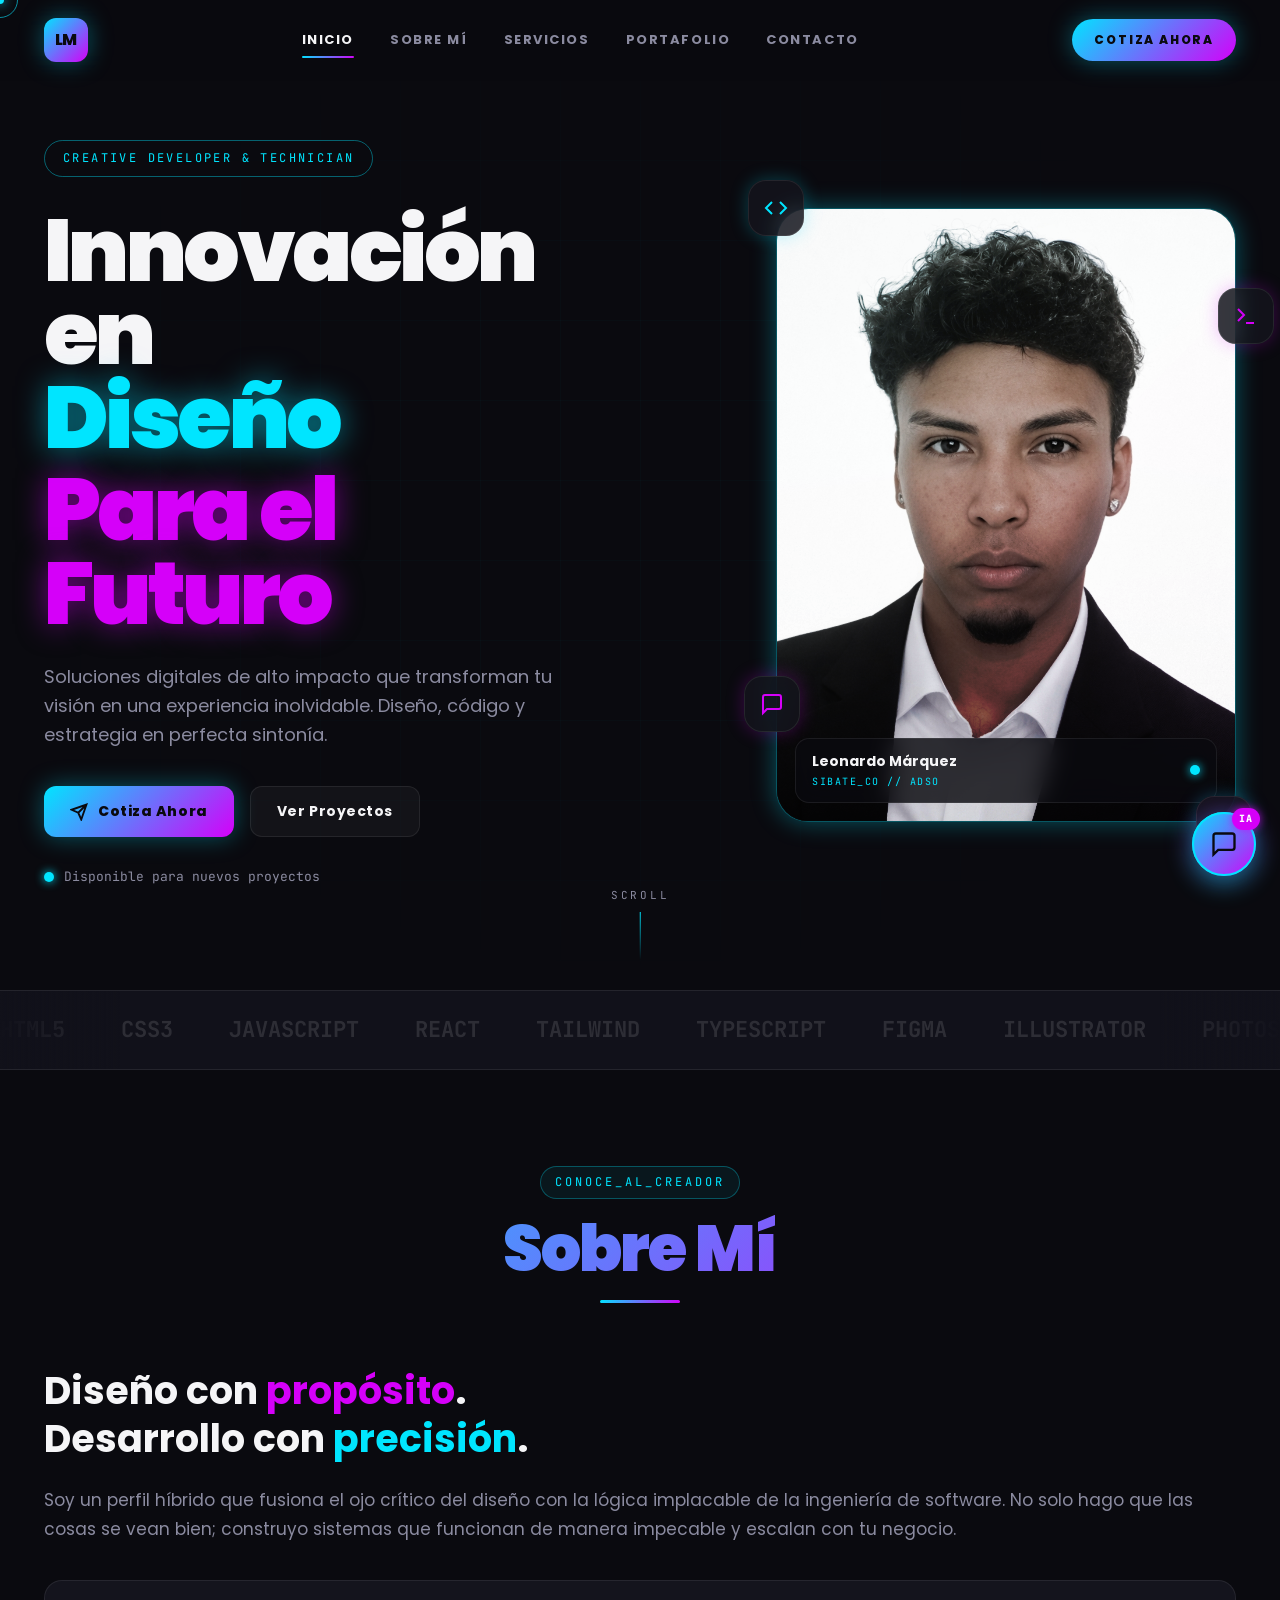
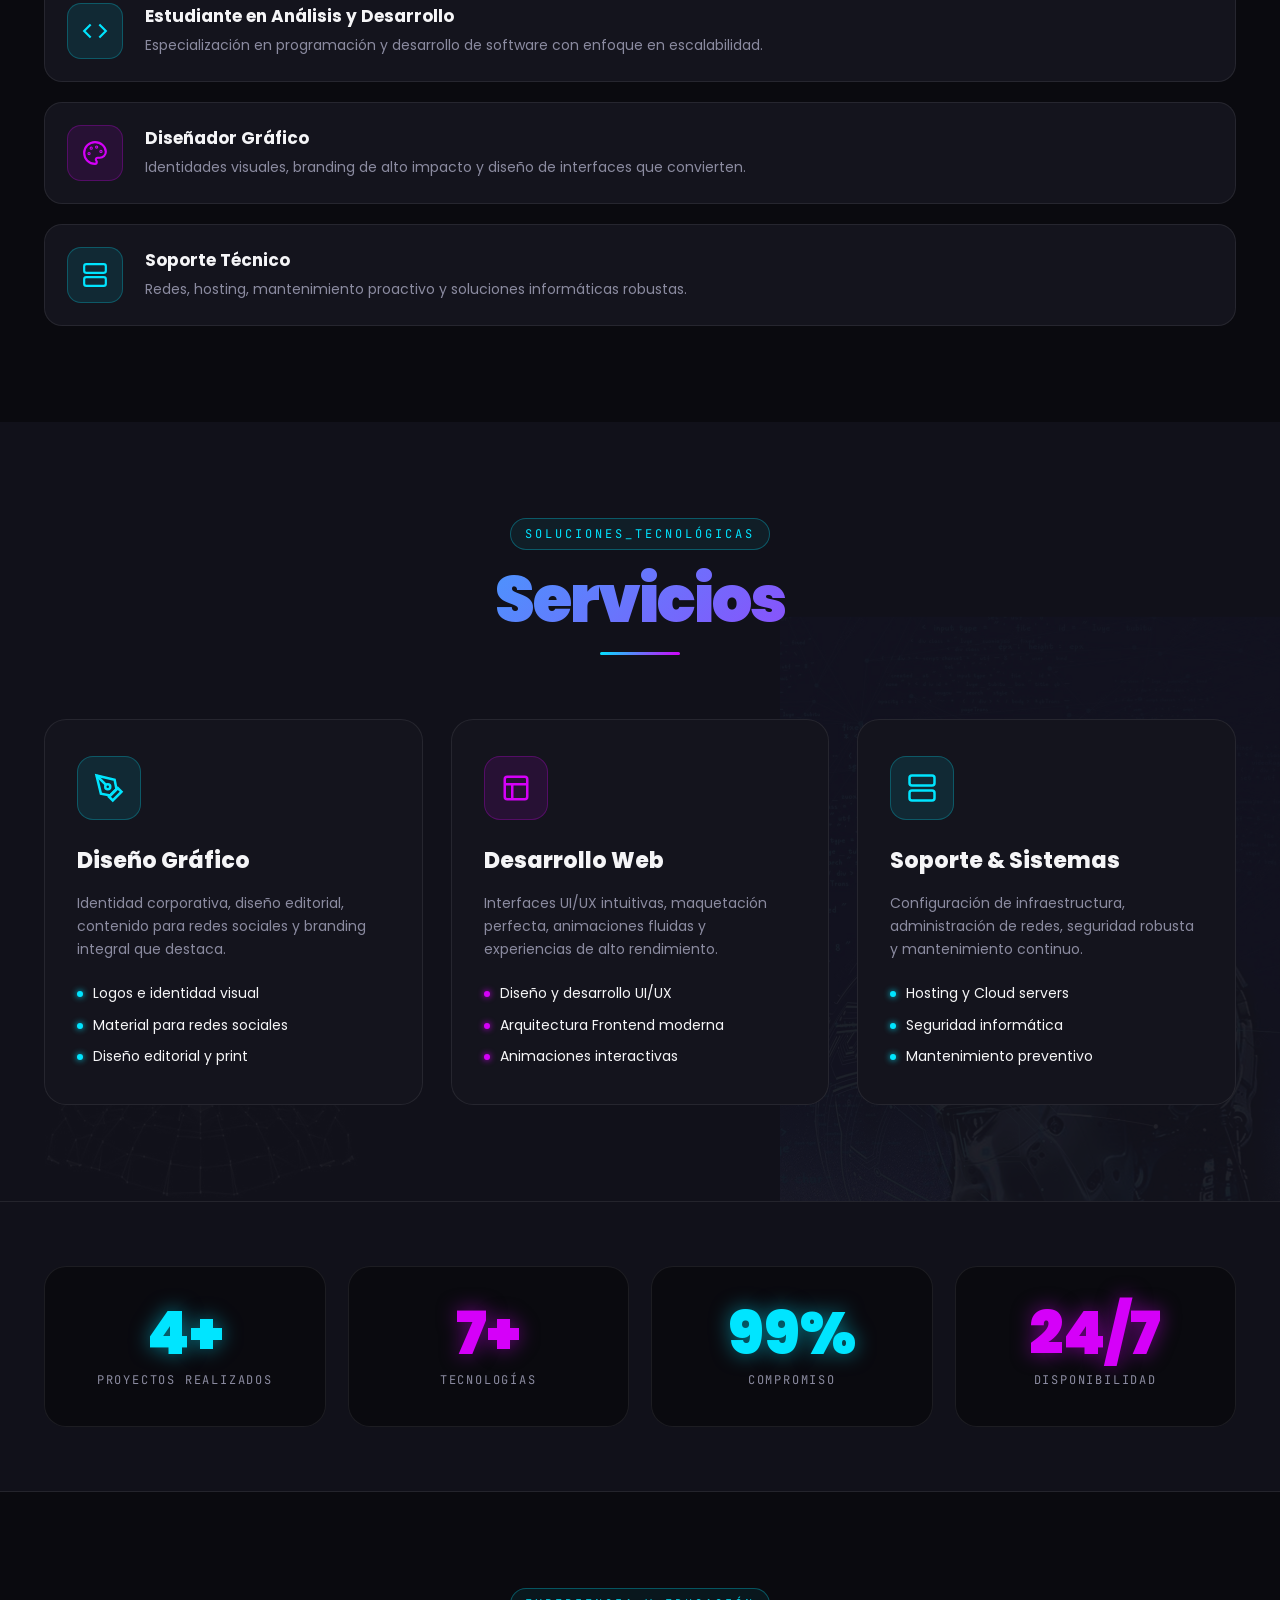
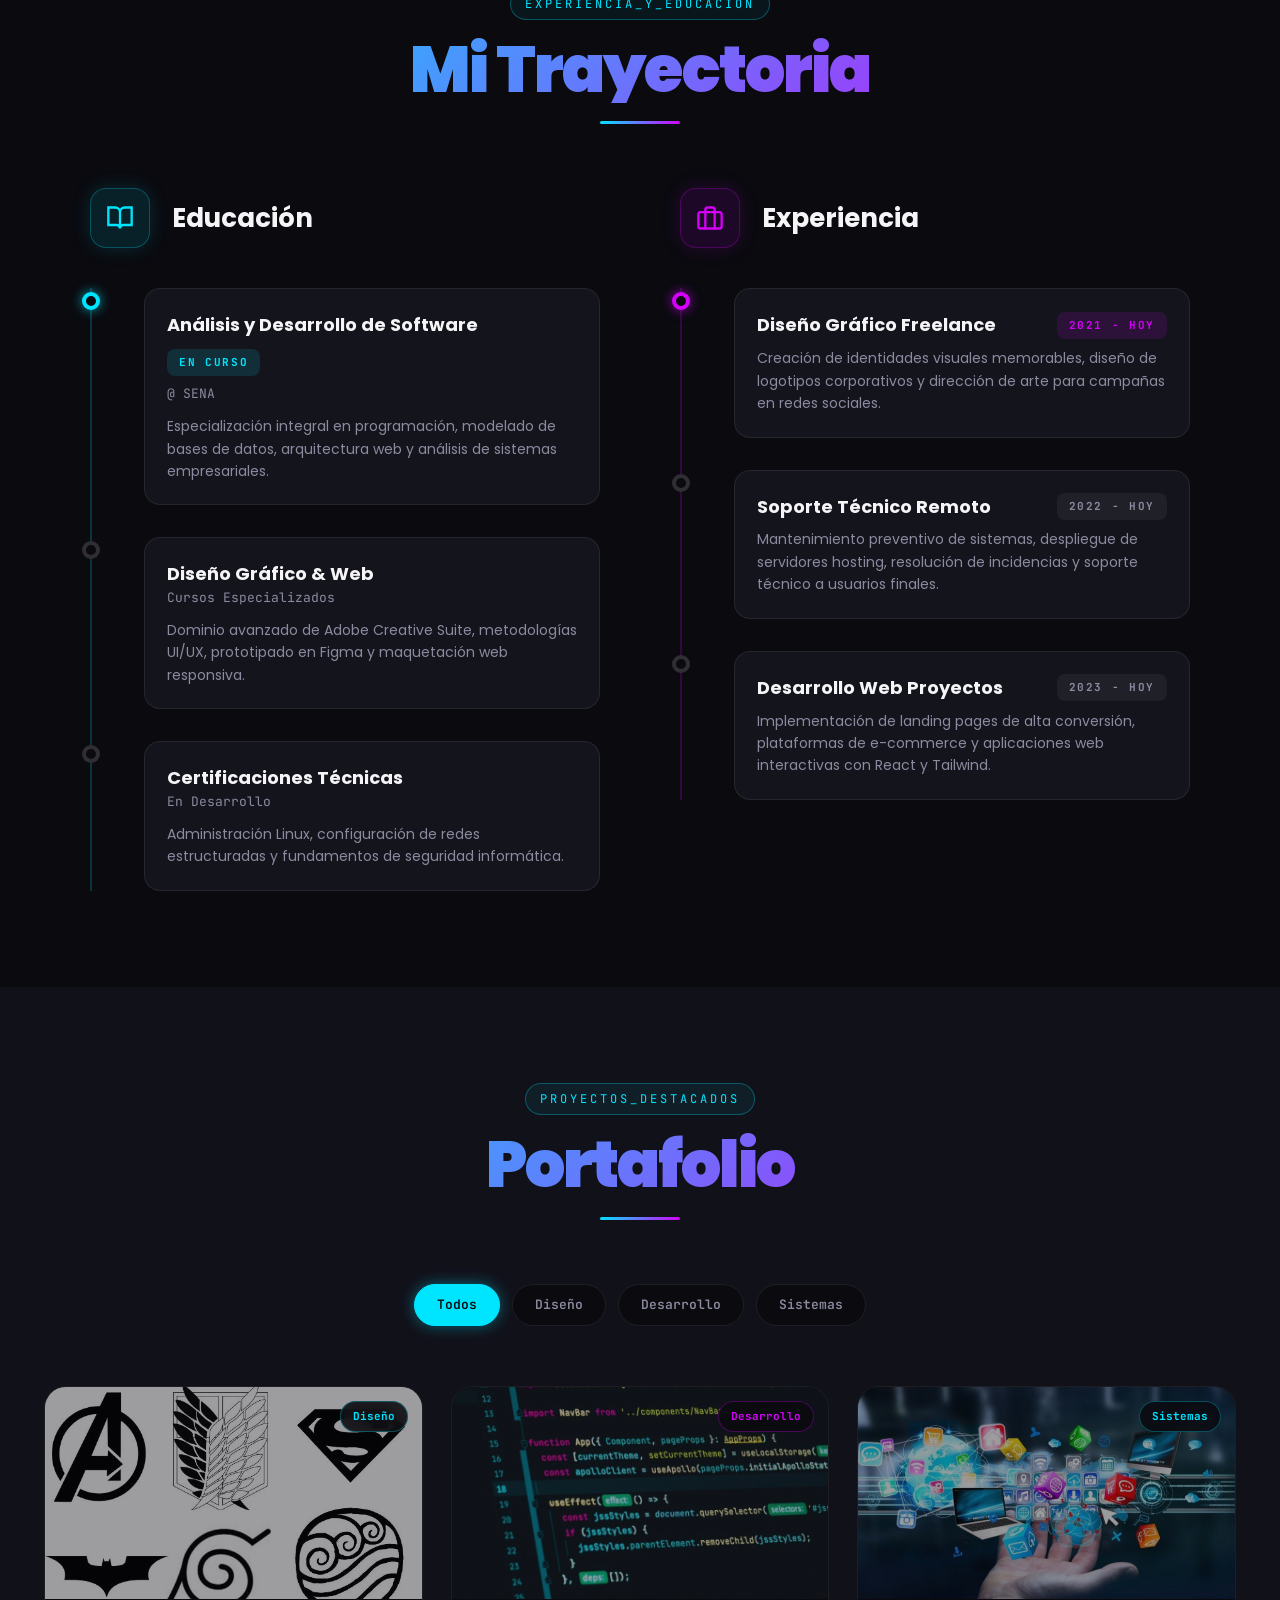
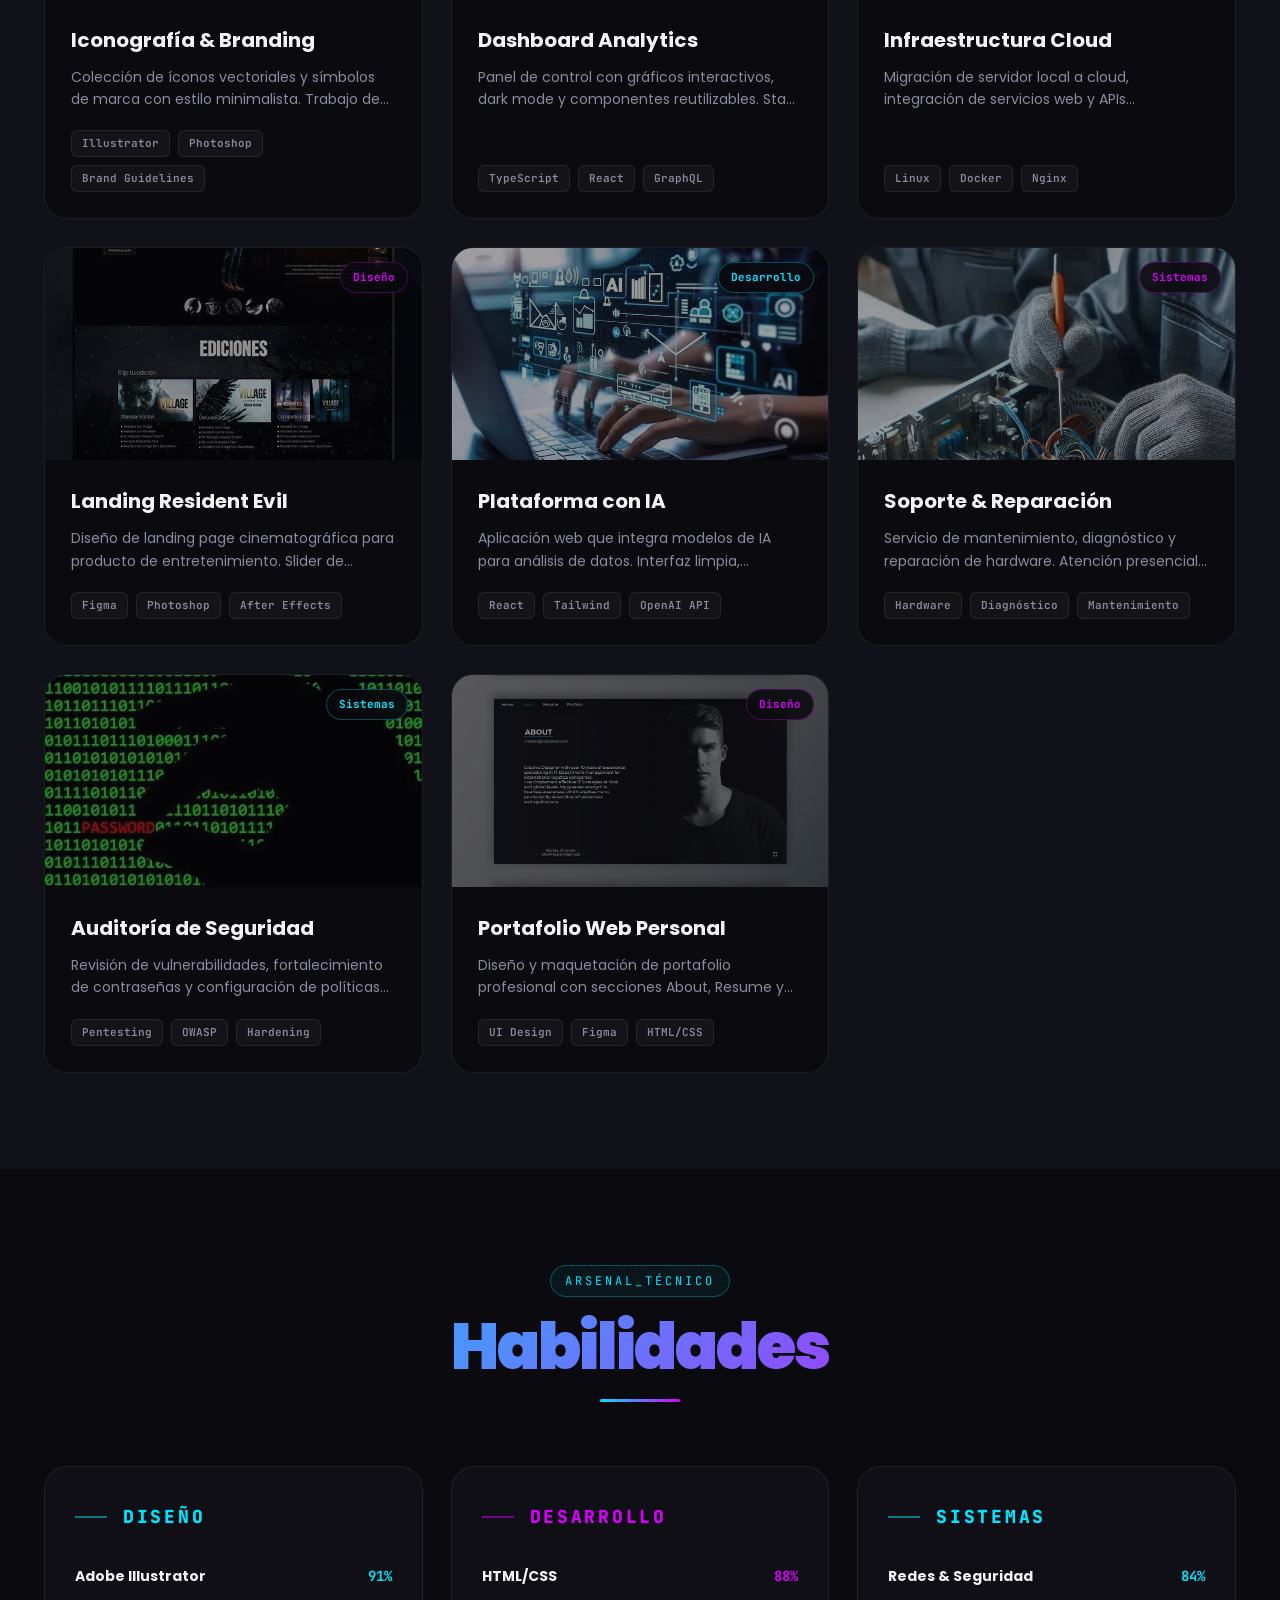
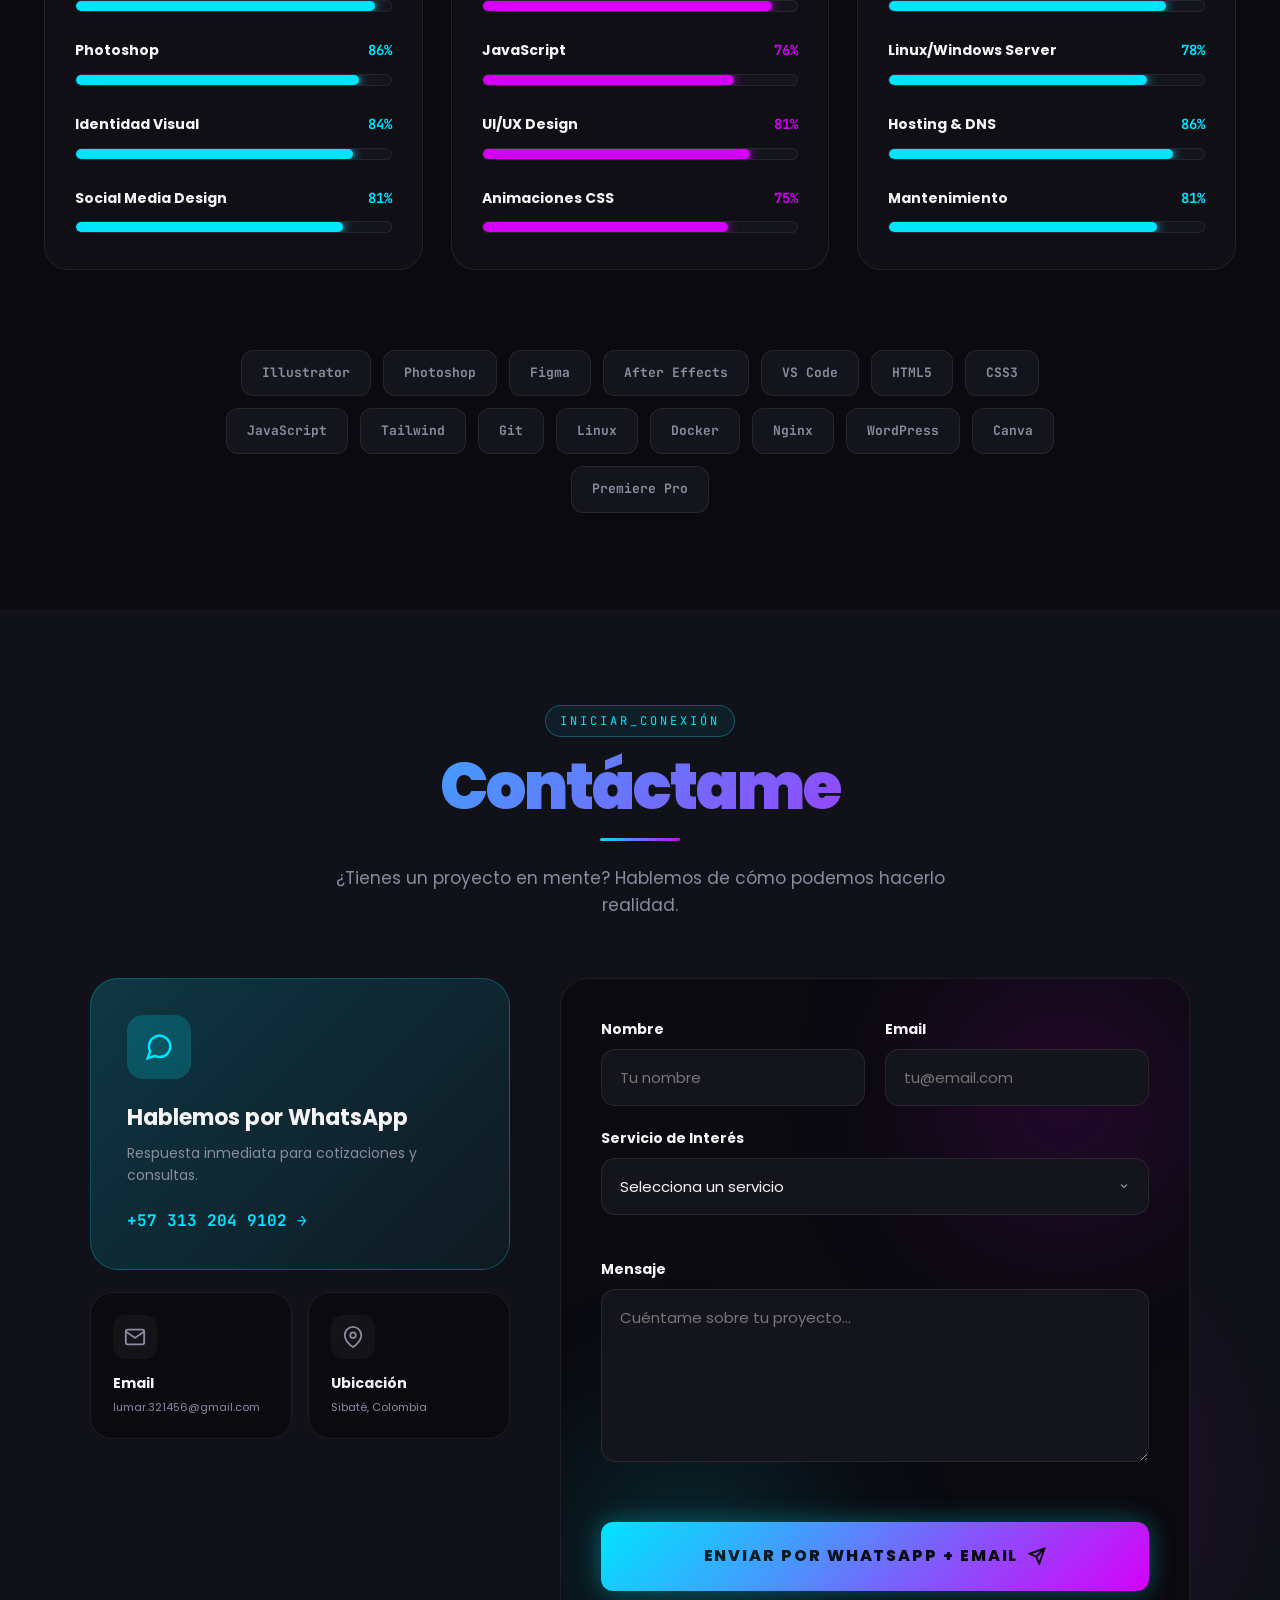
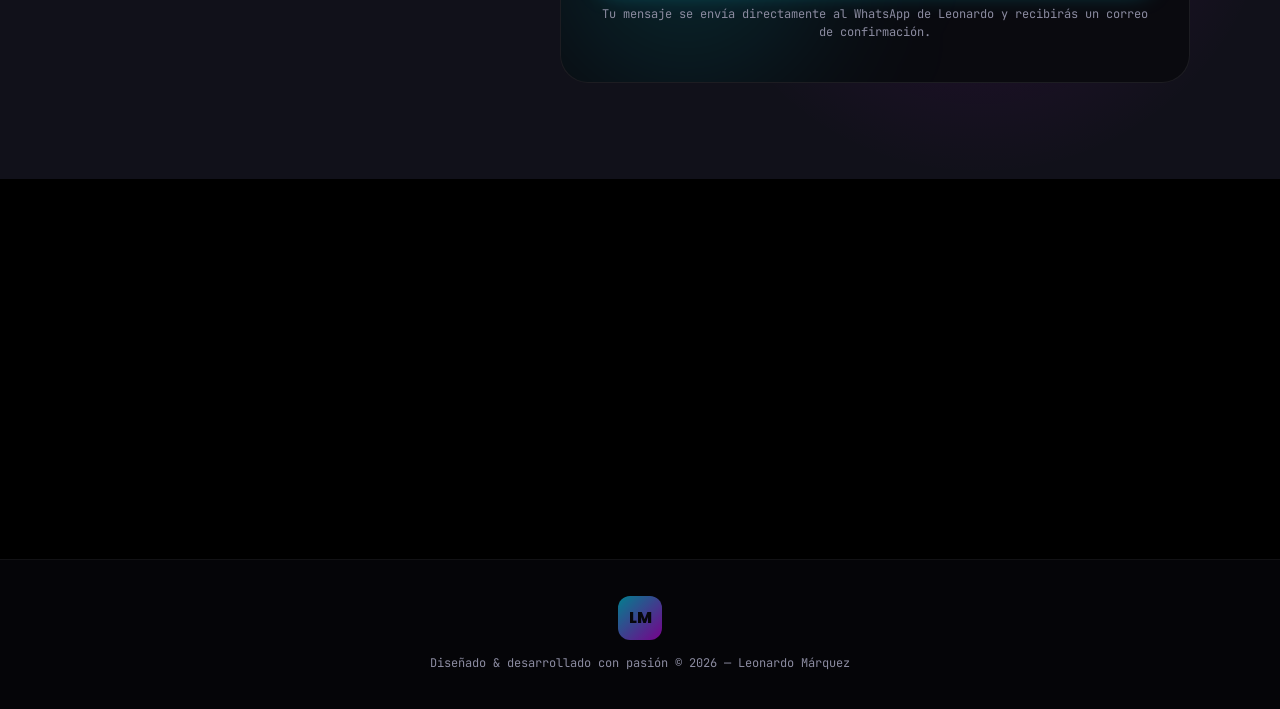
==== index.html @ 803d4464 "Update index.html" ====
<!DOCTYPE html>
<html lang="es">
<head>
  <meta charset="UTF-8" />
  <meta name="viewport" content="width=device-width, initial-scale=1.0" />
  <meta name="description" content="Portafolio de Leonardo Márquez — Análisis y Desarrollo Software, Diseño Gráfico, Soporte Técnico." />
  <title>Leonardo Márquez — Portafolio</title>

  <link rel="preconnect" href="https://fonts.googleapis.com" />
  <link rel="preconnect" href="https://fonts.gstatic.com" crossorigin />
  <link href="https://fonts.googleapis.com/css2?family=JetBrains+Mono:wght@400;500;700&family=Poppins:wght@300;400;600;700;800;900&display=swap" rel="stylesheet" />

  <link rel="stylesheet" href="css/style.css" />
</head>
<body>

  <!-- Custom Cursor -->
  <div class="cursor-dot" id="cursor-dot"></div>
  <div class="cursor-ring" id="cursor-ring"></div>

  <!-- Scroll Progress Bar -->
  <div class="scroll-progress" id="scroll-progress"></div>

  <!-- Navigation -->
  <header class="nav" id="nav">
    <div class="nav-inner">
      <a href="#inicio" class="nav-logo">LM</a>

      <nav class="nav-links" id="nav-links">
        <a href="#inicio">INICIO</a>
        <a href="#about">SOBRE MÍ</a>
        <a href="#services">SERVICIOS</a>
        <a href="#portfolio">PORTAFOLIO</a>
        <a href="#contact">CONTACTO</a>
      </nav>

      <a href="#contact" class="btn btn-cta">COTIZA AHORA</a>

      <button class="nav-toggle" id="nav-toggle" aria-label="Menú">
        <span></span><span></span><span></span>
      </button>
    </div>
  </header>

  <main>

    <!-- HERO -->
    <section id="inicio" class="hero">
      <div class="hero-grid"></div>

      <div class="container hero-inner">
        <div class="hero-text">
          <div class="hero-badge">CREATIVE DEVELOPER &amp; TECHNICIAN</div>

          <h1 class="hero-title">
            <span class="line-1">Innovación en</span>
            <span class="line-2 rotating-word" id="rotating-word">Análisis</span>
            <span class="line-3">Para el Futuro</span>
          </h1>

          <p class="hero-desc">
            Soluciones digitales de alto impacto que transforman tu visión en una experiencia inolvidable. Diseño, código y estrategia en perfecta sintonía.
          </p>

          <div class="hero-actions">
            <a href="#contact" class="btn btn-primary">
              <svg viewBox="0 0 24 24" fill="none" stroke="currentColor" stroke-width="2.5"><path d="M22 2L11 13M22 2l-7 20-4-9-9-4 20-7z"/></svg>
              Cotiza Ahora
            </a>
            <a href="#portfolio" class="btn btn-ghost">Ver Proyectos</a>
          </div>

          <div class="hero-status">
            <span class="status-dot"></span>
            Disponible para nuevos proyectos
          </div>
        </div>

        <div class="hero-visual">
          <!-- Floating icons -->
          <div class="float-icon float-tl" data-parallax="0.6">
            <svg viewBox="0 0 24 24" fill="none" stroke="currentColor" stroke-width="2"><polyline points="16 18 22 12 16 6"/><polyline points="8 6 2 12 8 18"/></svg>
          </div>
          <div class="float-icon float-tr" data-parallax="-0.4">
            <svg viewBox="0 0 24 24" fill="none" stroke="currentColor" stroke-width="2"><polyline points="4 17 10 11 4 5"/><line x1="12" y1="19" x2="20" y2="19"/></svg>
          </div>
          <div class="float-icon float-bl" data-parallax="0.5">
            <svg viewBox="0 0 24 24" fill="none" stroke="currentColor" stroke-width="2"><path d="M21 15a2 2 0 0 1-2 2H7l-4 4V5a2 2 0 0 1 2-2h14a2 2 0 0 1 2 2z"/></svg>
          </div>
          <div class="float-icon float-br" data-parallax="-0.6">
            <svg viewBox="0 0 24 24" fill="none" stroke="currentColor" stroke-width="2"><path d="M4.5 16.5c-1.5 1.26-2 5-2 5s3.74-.5 5-2c.71-.84.7-2.13-.09-2.91a2.18 2.18 0 0 0-2.91-.09zM12 15l-3-3a22 22 0 0 1 2-3.95A12.88 12.88 0 0 1 22 2c0 2.72-.78 7.5-6 11a22.35 22.35 0 0 1-4 2zM9 12H4s.55-3.03 2-4c1.62-1.08 5 0 5 0M12 15v5s3.03-.55 4-2c1.08-1.62 0-5 0-5"/></svg>
          </div>

          <!-- Blob behind avatar -->
          <svg class="hero-blob" viewBox="0 0 500 500" xmlns="http://www.w3.org/2000/svg" aria-hidden="true">
            <defs>
              <radialGradient id="blob-grad" cx="50%" cy="50%" r="50%">
                <stop offset="0%" stop-color="#00e5ff" stop-opacity="0.7"/>
                <stop offset="50%" stop-color="#d500f9" stop-opacity="0.5"/>
                <stop offset="100%" stop-color="#0a0a0f" stop-opacity="0"/>
              </radialGradient>
            </defs>
            <path id="blob-path" fill="url(#blob-grad)" d="M380.5,322.5Q334,395,248.5,396Q163,397,117.5,323.5Q72,250,111,171Q150,92,239.5,88Q329,84,378,167Q427,250,380.5,322.5Z"/>
          </svg>

          <!-- Avatar card -->
          <div class="avatar-card" data-parallax="0.3">
            <img src="images/leonardo-profile.jpg" alt="Leonardo Márquez" />
            <div class="avatar-overlay"></div>
            <div class="avatar-tag">
              <div>
                <div class="avatar-name">Leonardo Márquez</div>
                <div class="avatar-role">SIBATE_CO // ADSO</div>
              </div>
              <span class="status-dot"></span>
            </div>
          </div>
        </div>
      </div>

      <div class="hero-scroll">
        <span>SCROLL</span>
        <div class="scroll-line"></div>
      </div>
    </section>

    <!-- MARQUEE -->
    <section class="marquee">
      <div class="marquee-track">
        <span>HTML5</span><span>CSS3</span><span>JAVASCRIPT</span><span>REACT</span><span>TAILWIND</span><span>TYPESCRIPT</span><span>FIGMA</span><span>ILLUSTRATOR</span><span>PHOTOSHOP</span><span>NODE.JS</span><span>LINUX</span><span>DOCKER</span><span>NGINX</span><span>GIT</span>
        <span>HTML5</span><span>CSS3</span><span>JAVASCRIPT</span><span>REACT</span><span>TAILWIND</span><span>TYPESCRIPT</span><span>FIGMA</span><span>ILLUSTRATOR</span><span>PHOTOSHOP</span><span>NODE.JS</span><span>LINUX</span><span>DOCKER</span><span>NGINX</span><span>GIT</span>
      </div>
    </section>

    <!-- ABOUT -->
    <section id="about" class="about section">
      <div class="container">
        <div class="section-header reveal">
          <div class="section-sub">CONOCE_AL_CREADOR</div>
          <h2 class="section-title">Sobre Mí</h2>
          <div class="section-bar"></div>
        </div>

       

          <div class="about-content reveal">
            <h3 class="about-headline">
              Diseño con <span class="text-magenta">propósito</span>.<br/>
              Desarrollo con <span class="text-cyan">precisión</span>.
            </h3>

            <p class="about-desc">
              Soy un perfil híbrido que fusiona el ojo crítico del diseño con la lógica implacable de la ingeniería de software. No solo hago que las cosas se vean bien; construyo sistemas que funcionan de manera impecable y escalan con tu negocio.
            </p>

            <div class="pillars">
              <div class="pillar">
                <div class="pillar-icon cyan">
                  <svg viewBox="0 0 24 24" fill="none" stroke="currentColor" stroke-width="2"><polyline points="16 18 22 12 16 6"/><polyline points="8 6 2 12 8 18"/></svg>
                </div>
                <div>
                  <h4>Estudiante en Análisis y Desarrollo</h4>
                  <p>Especialización en programación y desarrollo de software con enfoque en escalabilidad.</p>
                </div>
              </div>

              <div class="pillar">
                <div class="pillar-icon magenta">
                  <svg viewBox="0 0 24 24" fill="none" stroke="currentColor" stroke-width="2"><circle cx="13.5" cy="6.5" r=".5"/><circle cx="17.5" cy="10.5" r=".5"/><circle cx="8.5" cy="7.5" r=".5"/><circle cx="6.5" cy="12.5" r=".5"/><path d="M12 2C6.5 2 2 6.5 2 12s4.5 10 10 10c.926 0 1.648-.746 1.648-1.688 0-.437-.18-.835-.437-1.125-.29-.289-.438-.652-.438-1.125a1.64 1.64 0 0 1 1.668-1.668h1.996c3.051 0 5.555-2.503 5.555-5.554C21.965 6.012 17.461 2 12 2z"/></svg>
                </div>
                <div>
                  <h4>Diseñador Gráfico</h4>
                  <p>Identidades visuales, branding de alto impacto y diseño de interfaces que convierten.</p>
                </div>
              </div>

              <div class="pillar">
                <div class="pillar-icon cyan">
                  <svg viewBox="0 0 24 24" fill="none" stroke="currentColor" stroke-width="2"><rect x="2" y="2" width="20" height="8" rx="2"/><rect x="2" y="14" width="20" height="8" rx="2"/><line x1="6" y1="6" x2="6.01" y2="6"/><line x1="6" y1="18" x2="6.01" y2="18"/></svg>
                </div>
                <div>
                  <h4>Soporte Técnico</h4>
                  <p>Redes, hosting, mantenimiento proactivo y soluciones informáticas robustas.</p>
                </div>
              </div>
            </div>
          </div>
        </div>
      </div>
    </section>

    <!-- SERVICES -->
    <section id="services" class="services section">
      <img src="images/decor-cyborg.jpg" alt="" aria-hidden="true" class="decor decor-right" />
      <img src="images/decor-wireframe.jpg" alt="" aria-hidden="true" class="decor decor-left" />

      <div class="container">
        <div class="section-header reveal">
          <div class="section-sub">SOLUCIONES_TECNOLÓGICAS</div>
          <h2 class="section-title">Servicios</h2>
          <div class="section-bar"></div>
        </div>

        <div class="services-grid">
          <article class="service-card tilt reveal">
            <div class="service-icon cyan">
              <svg viewBox="0 0 24 24" fill="none" stroke="currentColor" stroke-width="2"><path d="M12 19l7-7 3 3-7 7-3-3z"/><path d="M18 13l-1.5-7.5L2 2l3.5 14.5L13 18l5-5z"/><path d="M2 2l7.586 7.586"/><circle cx="11" cy="11" r="2"/></svg>
            </div>
            <h3>Diseño Gráfico</h3>
            <p>Identidad corporativa, diseño editorial, contenido para redes sociales y branding integral que destaca.</p>
            <ul>
              <li>Logos e identidad visual</li>
              <li>Material para redes sociales</li>
              <li>Diseño editorial y print</li>
            </ul>
          </article>

          <article class="service-card tilt reveal">
            <div class="service-icon magenta">
              <svg viewBox="0 0 24 24" fill="none" stroke="currentColor" stroke-width="2"><rect x="3" y="3" width="18" height="18" rx="2"/><line x1="3" y1="9" x2="21" y2="9"/><line x1="9" y1="21" x2="9" y2="9"/></svg>
            </div>
            <h3>Desarrollo Web</h3>
            <p>Interfaces UI/UX intuitivas, maquetación perfecta, animaciones fluidas y experiencias de alto rendimiento.</p>
            <ul>
              <li>Diseño y desarrollo UI/UX</li>
              <li>Arquitectura Frontend moderna</li>
              <li>Animaciones interactivas</li>
            </ul>
          </article>

          <article class="service-card tilt reveal">
            <div class="service-icon cyan">
              <svg viewBox="0 0 24 24" fill="none" stroke="currentColor" stroke-width="2"><rect x="2" y="2" width="20" height="8" rx="2"/><rect x="2" y="14" width="20" height="8" rx="2"/><line x1="6" y1="6" x2="6.01" y2="6"/><line x1="6" y1="18" x2="6.01" y2="18"/></svg>
            </div>
            <h3>Soporte &amp; Sistemas</h3>
            <p>Configuración de infraestructura, administración de redes, seguridad robusta y mantenimiento continuo.</p>
            <ul>
              <li>Hosting y Cloud servers</li>
              <li>Seguridad informática</li>
              <li>Mantenimiento preventivo</li>
            </ul>
          </article>
        </div>
      </div>
    </section>

    <!-- STATS -->
    <section class="stats">
      <div class="container">
        <div class="stats-grid">
          <div class="stat-card reveal">
            <div class="stat-num text-cyan" data-counter="5" data-suffix="+">0+</div>
            <div class="stat-label">Proyectos Realizados</div>
          </div>
          <div class="stat-card reveal">
            <div class="stat-num text-magenta" data-counter="8" data-suffix="+">0+</div>
            <div class="stat-label">Tecnologías</div>
          </div>
          <div class="stat-card reveal">
            <div class="stat-num text-cyan" data-counter="100" data-suffix="%">0%</div>
            <div class="stat-label">Compromiso</div>
          </div>
          <div class="stat-card reveal">
            <div class="stat-num text-magenta">24/7</div>
            <div class="stat-label">Disponibilidad</div>
          </div>
        </div>
      </div>
    </section>

    <!-- EXPERIENCE / EDUCATION -->
    <section id="experience" class="experience section">
      <div class="container">
        <div class="section-header reveal">
          <div class="section-sub">EXPERIENCIA_Y_EDUCACIÓN</div>
          <h2 class="section-title">Mi Trayectoria</h2>
          <div class="section-bar"></div>
        </div>

        <div class="timeline-grid">

          <div class="timeline-col reveal">
            <div class="timeline-head">
              <div class="timeline-icon cyan">
                <svg viewBox="0 0 24 24" fill="none" stroke="currentColor" stroke-width="2"><path d="M2 3h6a4 4 0 0 1 4 4v14a3 3 0 0 0-3-3H2zM22 3h-6a4 4 0 0 0-4 4v14a3 3 0 0 1 3-3h7z"/></svg>
              </div>
              <h3>Educación</h3>
            </div>
            <div class="timeline cyan-line">
              <article class="timeline-item">
                <span class="timeline-dot active-cyan"></span>
                <div class="timeline-card">
                  <div class="timeline-row">
                    <h4>Análisis y Desarrollo de Software</h4>
                    <span class="badge cyan">EN CURSO</span>
                  </div>
                  <p class="muted mono">@ SENA</p>
                  <p>Especialización integral en programación, modelado de bases de datos, arquitectura web y análisis de sistemas empresariales.</p>
                </div>
              </article>
              <article class="timeline-item">
                <span class="timeline-dot"></span>
                <div class="timeline-card">
                  <h4>Diseño Gráfico &amp; Web</h4>
                  <p class="muted mono">Cursos Especializados</p>
                  <p>Dominio avanzado de Adobe Creative Suite, metodologías UI/UX, prototipado en Figma y maquetación web responsiva.</p>
                </div>
              </article>
              <article class="timeline-item">
                <span class="timeline-dot"></span>
                <div class="timeline-card">
                  <h4>Certificaciones Técnicas</h4>
                  <p class="muted mono">En Desarrollo</p>
                  <p>Administración Linux, configuración de redes estructuradas y fundamentos de seguridad informática.</p>
                </div>
              </article>
            </div>
          </div>

          <div class="timeline-col reveal">
            <div class="timeline-head">
              <div class="timeline-icon magenta">
                <svg viewBox="0 0 24 24" fill="none" stroke="currentColor" stroke-width="2"><rect x="2" y="7" width="20" height="14" rx="2"/><path d="M16 21V5a2 2 0 0 0-2-2h-4a2 2 0 0 0-2 2v16"/></svg>
              </div>
              <h3>Experiencia</h3>
            </div>
            <div class="timeline magenta-line">
              <article class="timeline-item">
                <span class="timeline-dot active-magenta"></span>
                <div class="timeline-card">
                  <div class="timeline-row">
                    <h4>Diseño Gráfico Freelance</h4>
                    <span class="badge magenta">2021 - HOY</span>
                  </div>
                  <p>Creación de identidades visuales memorables, diseño de logotipos corporativos y dirección de arte para campañas en redes sociales.</p>
                </div>
              </article>
              <article class="timeline-item">
                <span class="timeline-dot"></span>
                <div class="timeline-card">
                  <div class="timeline-row">
                    <h4>Soporte Técnico Remoto</h4>
                    <span class="badge muted-badge">2022 - HOY</span>
                  </div>
                  <p>Mantenimiento preventivo de sistemas, despliegue de servidores hosting, resolución de incidencias y soporte técnico a usuarios finales.</p>
                </div>
              </article>
              <article class="timeline-item">
                <span class="timeline-dot"></span>
                <div class="timeline-card">
                  <div class="timeline-row">
                    <h4>Desarrollo Web Proyectos</h4>
                    <span class="badge muted-badge">2023 - HOY</span>
                  </div>
                  <p>Implementación de landing pages de alta conversión, plataformas de e-commerce y aplicaciones web interactivas con React y Tailwind.</p>
                </div>
              </article>
            </div>
          </div>

        </div>
      </div>
    </section>

    <!-- PORTFOLIO -->
    <section id="portfolio" class="portfolio section">
      <div class="container">
        <div class="section-header reveal">
          <div class="section-sub">PROYECTOS_DESTACADOS</div>
          <h2 class="section-title">Portafolio</h2>
          <div class="section-bar"></div>
        </div>

        <div class="filters" id="filters">
          <button class="filter active" data-filter="Todos">Todos</button>
          <button class="filter" data-filter="Diseño">Diseño</button>
          <button class="filter" data-filter="Desarrollo">Desarrollo</button>
          <button class="filter" data-filter="Sistemas">Sistemas</button>
        </div>

        <div class="projects-grid" id="projects-grid"></div>
      </div>

      <!-- Project Modal -->
      <div class="modal" id="project-modal" aria-hidden="true">
        <div class="modal-backdrop" data-modal-close></div>
        <div class="modal-content">
          <button class="modal-close" data-modal-close aria-label="Cerrar">×</button>
          <div class="modal-image"><img id="modal-img" src="" alt=""/></div>
          <div class="modal-body">
            <span class="badge" id="modal-badge"></span>
            <h3 id="modal-title"></h3>
            <p id="modal-desc"></p>
            <div class="modal-tags-block">
              <h5>STACK TECNOLÓGICO</h5>
              <div class="modal-tags" id="modal-tags"></div>
            </div>
          </div>
        </div>
      </div>
    </section>

    <!-- SKILLS -->
    <section id="skills" class="skills section">
      <div class="container">
        <div class="section-header reveal">
          <div class="section-sub">ARSENAL_TÉCNICO</div>
          <h2 class="section-title">Habilidades</h2>
          <div class="section-bar"></div>
        </div>

        <div class="skills-grid">
          <div class="skill-cat reveal">
            <h3 class="cat-title text-cyan"><span class="cat-line"></span>Diseño</h3>
            <div class="skill-list">
              <div class="skill" data-level="95"><div class="skill-row"><span>Adobe Illustrator</span><span class="skill-pct text-cyan">0%</span></div><div class="skill-bar"><div class="skill-fill cyan"></div></div></div>
              <div class="skill" data-level="90"><div class="skill-row"><span>Photoshop</span><span class="skill-pct text-cyan">0%</span></div><div class="skill-bar"><div class="skill-fill cyan"></div></div></div>
              <div class="skill" data-level="88"><div class="skill-row"><span>Identidad Visual</span><span class="skill-pct text-cyan">0%</span></div><div class="skill-bar"><div class="skill-fill cyan"></div></div></div>
              <div class="skill" data-level="85"><div class="skill-row"><span>Social Media Design</span><span class="skill-pct text-cyan">0%</span></div><div class="skill-bar"><div class="skill-fill cyan"></div></div></div>
            </div>
          </div>

          <div class="skill-cat reveal">
            <h3 class="cat-title text-magenta"><span class="cat-line"></span>Desarrollo</h3>
            <div class="skill-list">
              <div class="skill" data-level="92"><div class="skill-row"><span>HTML/CSS</span><span class="skill-pct text-magenta">0%</span></div><div class="skill-bar"><div class="skill-fill magenta"></div></div></div>
              <div class="skill" data-level="80"><div class="skill-row"><span>JavaScript</span><span class="skill-pct text-magenta">0%</span></div><div class="skill-bar"><div class="skill-fill magenta"></div></div></div>
              <div class="skill" data-level="85"><div class="skill-row"><span>UI/UX Design</span><span class="skill-pct text-magenta">0%</span></div><div class="skill-bar"><div class="skill-fill magenta"></div></div></div>
              <div class="skill" data-level="78"><div class="skill-row"><span>Animaciones CSS</span><span class="skill-pct text-magenta">0%</span></div><div class="skill-bar"><div class="skill-fill magenta"></div></div></div>
            </div>
          </div>

          <div class="skill-cat reveal">
            <h3 class="cat-title text-cyan"><span class="cat-line"></span>Sistemas</h3>
            <div class="skill-list">
              <div class="skill" data-level="88"><div class="skill-row"><span>Redes &amp; Seguridad</span><span class="skill-pct text-cyan">0%</span></div><div class="skill-bar"><div class="skill-fill cyan"></div></div></div>
              <div class="skill" data-level="82"><div class="skill-row"><span>Linux/Windows Server</span><span class="skill-pct text-cyan">0%</span></div><div class="skill-bar"><div class="skill-fill cyan"></div></div></div>
              <div class="skill" data-level="90"><div class="skill-row"><span>Hosting &amp; DNS</span><span class="skill-pct text-cyan">0%</span></div><div class="skill-bar"><div class="skill-fill cyan"></div></div></div>
              <div class="skill" data-level="85"><div class="skill-row"><span>Mantenimiento</span><span class="skill-pct text-cyan">0%</span></div><div class="skill-bar"><div class="skill-fill cyan"></div></div></div>
            </div>
          </div>
        </div>

        <div class="tools reveal">
          <span>Illustrator</span><span>Photoshop</span><span>Figma</span><span>After Effects</span><span>VS Code</span><span>HTML5</span><span>CSS3</span><span>JavaScript</span><span>Tailwind</span><span>Git</span><span>Linux</span><span>Docker</span><span>Nginx</span><span>WordPress</span><span>Canva</span><span>Premiere Pro</span>
        </div>
      </div>
    </section>

    <!-- CONTACT -->
    <section id="contact" class="contact section">
      <div class="container">
        <div class="section-header reveal">
          <div class="section-sub">INICIAR_CONEXIÓN</div>
          <h2 class="section-title">Contáctame</h2>
          <div class="section-bar"></div>
        </div>
        <p class="contact-lead reveal">¿Tienes un proyecto en mente? Hablemos de cómo podemos hacerlo realidad.</p>

        <div class="contact-grid">

          <div class="contact-cards reveal">
            <a href="https://wa.me/573132049102" target="_blank" rel="noreferrer" class="whatsapp-card">
              <div class="wa-icon">
                <svg viewBox="0 0 24 24" fill="none" stroke="currentColor" stroke-width="2"><path d="M21 11.5a8.38 8.38 0 0 1-.9 3.8 8.5 8.5 0 0 1-7.6 4.7 8.38 8.38 0 0 1-3.8-.9L3 21l1.9-5.7a8.38 8.38 0 0 1-.9-3.8 8.5 8.5 0 0 1 4.7-7.6 8.38 8.38 0 0 1 3.8-.9h.5a8.48 8.48 0 0 1 8 8v.5z"/></svg>
              </div>
              <h4>Hablemos por WhatsApp</h4>
              <p>Respuesta inmediata para cotizaciones y consultas.</p>
              <div class="wa-link">+57 313 204 9102 <span>→</span></div>
            </a>

            <div class="contact-mini">
              <a href="mailto:lumar.321456@gmail.com" class="mini-card">
                <div class="mini-icon">
                  <svg viewBox="0 0 24 24" fill="none" stroke="currentColor" stroke-width="2"><path d="M4 4h16c1.1 0 2 .9 2 2v12c0 1.1-.9 2-2 2H4c-1.1 0-2-.9-2-2V6c0-1.1.9-2 2-2z"/><polyline points="22,6 12,13 2,6"/></svg>
                </div>
                <h5>Email</h5>
                <p>lumar.321456@gmail.com</p>
              </a>
              <div class="mini-card">
                <div class="mini-icon">
                  <svg viewBox="0 0 24 24" fill="none" stroke="currentColor" stroke-width="2"><path d="M21 10c0 7-9 13-9 13s-9-6-9-13a9 9 0 0 1 18 0z"/><circle cx="12" cy="10" r="3"/></svg>
                </div>
                <h5>Ubicación</h5>
                <p>Sibaté, Colombia</p>
              </div>
            </div>
          </div>

          <form class="contact-form reveal" id="contact-form" action="https://formsubmit.co/lumar.321456@gmail.com" method="POST" novalidate>
            <div class="glow-tl"></div>
            <div class="glow-br"></div>

            <!-- FormSubmit config: notifica al cliente y a Leonardo -->
            <input type="hidden" name="_subject" value="Nueva solicitud de servicio — Portafolio Leonardo Márquez"/>
            <input type="hidden" name="_template" value="table"/>
            <input type="hidden" name="_captcha" value="false"/>
            <input type="hidden" name="_autoresponse" id="autoresponse-field" value=""/>
            <input type="text" name="_honey" style="display:none" tabindex="-1" autocomplete="off"/>

            <div class="form-row">
              <div class="form-field">
                <label for="name">Nombre</label>
                <input type="text" id="name" name="name" placeholder="Tu nombre" required minlength="2"/>
                <span class="form-error" id="err-name"></span>
              </div>
              <div class="form-field">
                <label for="email">Email</label>
                <input type="email" id="email" name="email" placeholder="tu@email.com" required/>
                <span class="form-error" id="err-email"></span>
              </div>
            </div>

            <div class="form-field">
              <label for="service">Servicio de Interés</label>
              <select id="service" name="service" required>
                <option value="" disabled selected>Selecciona un servicio</option>
                <option value="Diseño Gráfico">Diseño Gráfico</option>
                <option value="Desarrollo Web">Desarrollo Web</option>
                <option value="Soporte Técnico">Soporte Técnico</option>
                <option value="Consultoría Integral">Consultoría Integral</option>
                <option value="Otro">Otro</option>
              </select>
              <span class="form-error" id="err-service"></span>
            </div>

            <div class="form-field">
              <label for="message">Mensaje</label>
              <textarea id="message" name="message" placeholder="Cuéntame sobre tu proyecto..." required minlength="10" rows="6"></textarea>
              <span class="form-error" id="err-message"></span>
            </div>

            <button type="submit" class="btn btn-primary btn-block" id="submit-btn">
              <span class="btn-text">ENVIAR POR WHATSAPP + EMAIL</span>
              <svg viewBox="0 0 24 24" fill="none" stroke="currentColor" stroke-width="2.5"><path d="M22 2L11 13M22 2l-7 20-4-9-9-4 20-7z"/></svg>
            </button>
            <p class="form-hint">Tu mensaje se envía directamente al WhatsApp de Leonardo y recibirás un correo de confirmación.</p>
          </form>
        </div>
      </div>
    </section>

  </main>

  <!-- MAP -->
  <section class="map">
    <iframe
      src="https://www.google.com/maps/embed?pb=!1m18!1m12!1m3!1d63640.40798150495!2d-74.29851600788775!3d4.492580718538743!2m3!1f0!2f0!3f0!3m2!1i1024!2i768!4f13.1!3m3!1m2!1s0x8e3fa0d8299ef87b%3A0x6739eeb020a67d71!2sSibat%C3%A9%2C%20Cundinamarca%2C%20Colombia!5e0!3m2!1sen!2sus!4v1700000000000!5m2!1sen!2sus"
      width="100%" height="100%" style="border:0" allowfullscreen loading="lazy" referrerpolicy="no-referrer-when-downgrade"></iframe>
    <div class="map-overlay"></div>
  </section>

  <!-- FOOTER -->
  <footer class="footer">
    <div class="container">
      <div class="footer-logo">LM</div>
      <p>Diseñado &amp; desarrollado con pasión © 2026 — Leonardo Márquez</p>
    </div>
  </footer>

  <!-- TOAST -->
  <div class="toast" id="toast">
    <div class="toast-title">¡Mensaje enviado con éxito!</div>
    <div class="toast-desc">Me pondré en contacto contigo muy pronto.</div>
  </div>

  <!-- ASISTENTE IA (Chat Widget) -->
  <button class="chat-fab" id="chat-fab" aria-label="Abrir asistente">
    <svg class="chat-fab-icon" viewBox="0 0 24 24" fill="none" stroke="currentColor" stroke-width="2">
      <path d="M21 15a2 2 0 0 1-2 2H7l-4 4V5a2 2 0 0 1 2-2h14a2 2 0 0 1 2 2z"/>
    </svg>
    <span class="chat-fab-pulse"></span>
    <span class="chat-fab-badge">IA</span>
  </button>

  <div class="chat-window" id="chat-window" aria-hidden="true">
    <div class="chat-header">
      <div class="chat-avatar">
        <svg viewBox="0 0 24 24" fill="none" stroke="currentColor" stroke-width="2.5">
          <circle cx="12" cy="12" r="10"/>
          <path d="M8 14s1.5 2 4 2 4-2 4-2"/>
          <line x1="9" y1="9" x2="9.01" y2="9"/>
          <line x1="15" y1="9" x2="15.01" y2="9"/>
        </svg>
      </div>
      <div class="chat-meta">
        <div class="chat-name">LM Assistant <span class="chat-tag">IA</span></div>
        <div class="chat-status"><span class="status-dot"></span>En línea — responde al instante</div>
      </div>
      <button class="chat-close" id="chat-close" aria-label="Cerrar">×</button>
    </div>

    <div class="chat-body" id="chat-body"></div>

    <div class="chat-quick" id="chat-quick"></div>

    <form class="chat-input-bar" id="chat-form" autocomplete="off">
      <input type="text" id="chat-input" placeholder="Escribe tu pregunta..." />
      <button type="submit" aria-label="Enviar">
        <svg viewBox="0 0 24 24" fill="none" stroke="currentColor" stroke-width="2.5"><path d="M22 2L11 13M22 2l-7 20-4-9-9-4 20-7z"/></svg>
      </button>
    </form>
  </div>

  <script src="js/main.js"></script>
</body>
</html>
---- css/style.css ----
/* =========================================================
   LEONARDO MÁRQUEZ — PORTAFOLIO
   Vanilla HTML/CSS/JS — sin dependencias de build
   ========================================================= */

/* ---------- Variables ---------- */
:root {
  --bg:        #0a0a0f;
  --bg-2:      #11111a;
  --card:      #14141d;
  --border:    rgba(255,255,255,0.08);
  --border-2:  rgba(255,255,255,0.18);
  --fg:        #f5f5f7;
  --muted:     #8b8ba0;
  --cyan:      #00e5ff;
  --magenta:   #d500f9;
  --grad:      linear-gradient(135deg, #00e5ff 0%, #d500f9 100%);

  --font-sans: 'Poppins', system-ui, -apple-system, sans-serif;
  --font-mono: 'JetBrains Mono', ui-monospace, monospace;

  --shadow-cyan:    0 0 25px rgba(0, 229, 255, 0.35);
  --shadow-magenta: 0 0 25px rgba(213, 0, 249, 0.35);
}

/* ---------- Reset ---------- */
*,*::before,*::after { box-sizing: border-box; margin: 0; padding: 0; }
html { scroll-behavior: smooth; -webkit-font-smoothing: antialiased; }
body {
  font-family: var(--font-sans);
  color: var(--fg);
  background: var(--bg);
  line-height: 1.55;
  overflow-x: hidden;
  cursor: none;
}
@media (max-width: 900px) { body { cursor: auto; } }
img { display: block; max-width: 100%; height: auto; }
a   { color: inherit; text-decoration: none; }
button, input, select, textarea { font: inherit; color: inherit; }
ul  { list-style: none; }
::selection { background: rgba(0,229,255,0.3); color: #fff; }

/* ---------- Layout ---------- */
.container { max-width: 1240px; margin: 0 auto; padding: 0 24px; }
.section   { padding: 96px 0; position: relative; }

.text-cyan    { color: var(--cyan); }
.text-magenta { color: var(--magenta); }
.muted        { color: var(--muted); }
.mono         { font-family: var(--font-mono); }

/* ---------- Custom cursor ---------- */
.cursor-dot, .cursor-ring {
  position: fixed; pointer-events: none; z-index: 9999;
  top: 0; left: 0; transform: translate(-50%, -50%);
  transition: opacity .25s, width .2s, height .2s;
  mix-blend-mode: screen;
}
.cursor-dot {
  width: 8px; height: 8px; border-radius: 50%;
  background: var(--cyan);
  box-shadow: 0 0 12px var(--cyan);
}
.cursor-ring {
  width: 36px; height: 36px; border-radius: 50%;
  border: 1.5px solid rgba(0,229,255,0.6);
  transition: transform .15s ease-out, width .25s, height .25s, border-color .25s;
}
.cursor-ring.active { width: 56px; height: 56px; border-color: var(--magenta); }
@media (max-width: 900px) {
  .cursor-dot, .cursor-ring { display: none; }
}

/* ---------- Scroll progress ---------- */
.scroll-progress {
  position: fixed; top: 0; left: 0; height: 3px; width: 0%;
  background: var(--grad);
  z-index: 1000; box-shadow: 0 0 10px rgba(0,229,255,0.6);
  transition: width .05s linear;
}

/* ---------- Nav ---------- */
.nav {
  position: fixed; top: 0; left: 0; right: 0; z-index: 100;
  padding: 18px 0;
  background: rgba(10,10,15,0.55);
  backdrop-filter: blur(16px);
  -webkit-backdrop-filter: blur(16px);
  border-bottom: 1px solid transparent;
  transition: padding .3s, background .3s, border-color .3s;
}
.nav.scrolled {
  padding: 12px 0;
  background: rgba(10,10,15,0.85);
  border-bottom-color: var(--border);
}
.nav-inner {
  max-width: 1240px; margin: 0 auto; padding: 0 24px;
  display: flex; align-items: center; justify-content: space-between; gap: 24px;
}
.nav-logo {
  display: inline-flex; align-items: center; justify-content: center;
  width: 44px; height: 44px; border-radius: 12px;
  background: var(--grad);
  font-weight: 800; color: var(--bg); letter-spacing: -.02em;
  box-shadow: var(--shadow-cyan);
}
.nav-links { display: flex; gap: 36px; }
.nav-links a {
  font-size: 13px; font-weight: 700; letter-spacing: .12em;
  color: var(--muted); transition: color .2s; position: relative;
}
.nav-links a:hover, .nav-links a.active { color: var(--fg); }
.nav-links a.active::after {
  content: ''; position: absolute; left: 0; right: 0; bottom: -8px;
  height: 2px; background: var(--grad); border-radius: 2px;
}
.nav-toggle { display: none; background: none; border: 0; flex-direction: column; gap: 5px; padding: 8px; cursor: pointer; }
.nav-toggle span { width: 22px; height: 2px; background: var(--fg); transition: .3s; }

@media (max-width: 900px) {
  .nav-toggle { display: flex; }
  .nav-links {
    position: fixed; top: 70px; right: 16px; left: 16px;
    flex-direction: column; gap: 0; padding: 8px;
    background: rgba(10,10,15,0.95); backdrop-filter: blur(12px);
    border: 1px solid var(--border); border-radius: 16px;
    transform: translateY(-10px); opacity: 0; pointer-events: none;
    transition: .25s;
  }
  .nav-links.open { transform: translateY(0); opacity: 1; pointer-events: auto; }
  .nav-links a { padding: 14px 16px; border-radius: 10px; }
  .nav-links a:hover { background: rgba(255,255,255,0.05); }
  .btn-cta { display: none; }
}

/* ---------- Buttons ---------- */
.btn {
  display: inline-flex; align-items: center; justify-content: center; gap: 10px;
  padding: 14px 26px; border-radius: 12px; font-weight: 700; font-size: 14px;
  letter-spacing: .04em; cursor: pointer; border: 0;
  transition: transform .2s, box-shadow .25s, opacity .2s;
  white-space: nowrap;
}
.btn svg { width: 18px; height: 18px; stroke-width: 2.5; }
.btn:hover { transform: translateY(-2px); }

.btn-primary {
  background: var(--grad); color: var(--bg); font-weight: 800;
  box-shadow: var(--shadow-cyan);
}
.btn-primary:hover { box-shadow: 0 0 30px rgba(0,229,255,0.6), 0 0 30px rgba(213,0,249,0.4); }

.btn-ghost {
  background: rgba(255,255,255,0.04); color: var(--fg);
  border: 1px solid var(--border);
}
.btn-ghost:hover { background: rgba(255,255,255,0.08); border-color: var(--border-2); }

.btn-cta {
  background: var(--grad); color: var(--bg); font-weight: 800;
  padding: 12px 22px; font-size: 12px; letter-spacing: .15em;
  border-radius: 999px; box-shadow: var(--shadow-cyan);
}

.btn-block { width: 100%; padding: 22px; font-size: 16px; letter-spacing: .12em; }

/* ---------- Section header ---------- */
.section-header { text-align: center; margin-bottom: 64px; }
.section-sub {
  display: inline-block; font-family: var(--font-mono); font-size: 12px;
  color: var(--cyan); letter-spacing: .25em; margin-bottom: 16px;
  padding: 6px 14px; border: 1px solid rgba(0,229,255,0.3); border-radius: 999px;
  background: rgba(0,229,255,0.06);
}
.section-title {
  font-size: clamp(36px, 5vw, 64px); font-weight: 900;
  letter-spacing: -.03em; line-height: 1.05;
  background: var(--grad); -webkit-background-clip: text; background-clip: text;
  color: transparent;
}
.section-bar {
  width: 80px; height: 3px; margin: 18px auto 0;
  background: var(--grad); border-radius: 2px;
  transform: scaleX(0); transform-origin: left;
  animation: drawBar 1s ease forwards;
  animation-play-state: paused;
}
.reveal.in-view .section-bar { animation-play-state: running; }
@keyframes drawBar { to { transform: scaleX(1); } }

/* ---------- Reveal animations ---------- */
.reveal {
  opacity: 0; transform: translateY(30px);
  transition: opacity .8s ease, transform .8s ease;
}
.reveal.in-view { opacity: 1; transform: translateY(0); }
@media (prefers-reduced-motion: reduce) {
  .reveal { opacity: 1; transform: none; }
  *, *::before, *::after { animation-duration: .01ms !important; transition-duration: .01ms !important; }
}

/* =========================================================
   HERO
   ========================================================= */
.hero {
  min-height: 100vh; padding: 140px 0 100px;
  position: relative; overflow: hidden;
  display: flex; align-items: center;
}
.hero-grid {
  position: absolute; inset: 0; pointer-events: none; opacity: .25;
  background-image:
    linear-gradient(rgba(0,229,255,.08) 1px, transparent 1px),
    linear-gradient(90deg, rgba(0,229,255,.08) 1px, transparent 1px);
  background-size: 80px 80px;
  mask-image: radial-gradient(ellipse at center, black 30%, transparent 75%);
}
.hero-inner {
  display: grid; grid-template-columns: 1fr 1fr; gap: 60px;
  align-items: center; position: relative; z-index: 2; width: 100%;
}
.hero-badge {
  display: inline-block; padding: 8px 18px; border-radius: 999px;
  border: 1px solid rgba(0,229,255,.4); color: var(--cyan);
  font-family: var(--font-mono); font-size: 12px; letter-spacing: .2em;
  margin-bottom: 32px;
}
.hero-title {
  font-size: clamp(44px, 7vw, 88px); font-weight: 900;
  letter-spacing: -.04em; line-height: .95;
}
.hero-title span { display: block; }
.hero-title .line-1 { color: var(--fg); }
.hero-title .line-2 { color: var(--cyan); text-shadow: 0 0 30px rgba(0,229,255,.5); min-height: 1.05em; }
.hero-title .line-3 { color: var(--magenta); text-shadow: 0 0 30px rgba(213,0,249,.5); }
.hero-desc { color: var(--muted); font-size: 18px; line-height: 1.6; margin: 28px 0 36px; max-width: 520px; }
.hero-actions { display: flex; flex-wrap: wrap; gap: 16px; margin-bottom: 28px; }
.hero-status {
  display: inline-flex; align-items: center; gap: 10px;
  font-family: var(--font-mono); font-size: 13px; color: var(--muted);
}
.status-dot {
  width: 10px; height: 10px; border-radius: 50%;
  background: var(--cyan); box-shadow: 0 0 10px var(--cyan);
  animation: pulse 1.5s infinite;
}
@keyframes pulse {
  0%,100% { opacity: 1; transform: scale(1); }
  50%     { opacity: .5; transform: scale(1.2); }
}

/* Hero visual */
.hero-visual {
  position: relative; aspect-ratio: 3/4; max-width: 460px;
  margin-left: auto; width: 100%;
}
.hero-blob {
  position: absolute; inset: -10%; width: 120%; height: 120%;
  filter: blur(40px); opacity: .55; mix-blend-mode: screen;
  z-index: 0; pointer-events: none;
}
.avatar-card {
  position: relative; z-index: 2; width: 100%; height: 100%;
  border-radius: 32px; overflow: hidden;
  border: 1px solid rgba(0,229,255,.35);
  box-shadow: var(--shadow-cyan);
  background: var(--bg);
  transition: transform .3s ease-out;
}
.avatar-card img { width: 100%; height: 100%; object-fit: cover; }
.avatar-overlay {
  position: absolute; inset: 0; pointer-events: none;
  background: linear-gradient(180deg, transparent 40%, rgba(10,10,15,.9) 100%),
              linear-gradient(135deg, rgba(0,229,255,.18) 0%, transparent 50%, rgba(213,0,249,.22) 100%);
  mix-blend-mode: overlay;
}
.avatar-tag {
  position: absolute; left: 18px; right: 18px; bottom: 18px;
  display: flex; align-items: center; justify-content: space-between;
  padding: 12px 16px; border-radius: 14px;
  background: rgba(10,10,15,.82); backdrop-filter: blur(12px);
  border: 1px solid var(--border);
}
.avatar-name { font-weight: 700; font-size: 14px; }
.avatar-role { font-family: var(--font-mono); font-size: 10px; color: var(--cyan); letter-spacing: .15em; margin-top: 2px; }

.float-icon {
  position: absolute; z-index: 3; width: 56px; height: 56px;
  display: flex; align-items: center; justify-content: center;
  border-radius: 18px; background: rgba(20,20,29,.85);
  border: 1px solid var(--border); backdrop-filter: blur(10px);
  transition: transform .25s ease-out;
  animation: floatIcon 5s ease-in-out infinite;
}
.float-icon svg { width: 24px; height: 24px; }
.float-tl { top: -28px; left: -28px; color: var(--cyan); box-shadow: 0 0 18px rgba(0,229,255,.25); animation-delay: 0s; }
.float-tr { top: 80px; right: -38px; color: var(--magenta); box-shadow: 0 0 18px rgba(213,0,249,.25); animation-delay: -1.2s; }
.float-bl { bottom: 90px; left: -32px; color: var(--magenta); box-shadow: 0 0 18px rgba(213,0,249,.25); animation-delay: -2.4s; }
.float-br { bottom: -30px; right: -16px; color: var(--cyan); box-shadow: 0 0 18px rgba(0,229,255,.25); animation-delay: -3.6s; }
@keyframes floatIcon {
  0%,100% { transform: translateY(0); }
  50%     { transform: translateY(-12px); }
}

.hero-scroll {
  position: absolute; left: 50%; bottom: 30px; transform: translateX(-50%);
  display: flex; flex-direction: column; align-items: center; gap: 8px; z-index: 4;
}
.hero-scroll span { font-family: var(--font-mono); font-size: 11px; color: var(--muted); letter-spacing: .25em; }
.scroll-line {
  width: 1px; height: 48px;
  background: linear-gradient(to bottom, var(--cyan), transparent);
  animation: scrollDown 2s infinite ease-in-out;
}
@keyframes scrollDown {
  0%,100% { transform: translateY(0); opacity: 1; }
  50%     { transform: translateY(8px); opacity: .4; }
}

@media (max-width: 900px) {
  .hero { padding: 110px 0 60px; min-height: auto; }
  .hero-inner { grid-template-columns: 1fr; gap: 60px; }
  .hero-visual { max-width: 320px; margin: 0 auto; }
  .hero-scroll { display: none; }
}

/* =========================================================
   MARQUEE
   ========================================================= */
.marquee {
  background: var(--bg-2);
  border-top: 1px solid var(--border);
  border-bottom: 1px solid var(--border);
  padding: 22px 0; overflow: hidden; position: relative;
}
.marquee::before, .marquee::after {
  content: ''; position: absolute; top: 0; bottom: 0; width: 120px; z-index: 2;
  pointer-events: none;
}
.marquee::before { left: 0; background: linear-gradient(90deg, var(--bg-2), transparent); }
.marquee::after  { right: 0; background: linear-gradient(-90deg, var(--bg-2), transparent); }
.marquee-track {
  display: inline-flex; gap: 56px; white-space: nowrap;
  animation: scrollX 40s linear infinite;
  font-family: var(--font-mono); font-size: 22px; font-weight: 700;
  color: rgba(255,255,255,.12);
}
.marquee-track span { transition: color .3s; }
.marquee-track span:hover { color: var(--cyan); }
@keyframes scrollX { to { transform: translateX(-50%); } }

/* =========================================================
   ABOUT
   ========================================================= */
.about-grid {
  display: grid; grid-template-columns: 2fr 3fr; gap: 80px;
  align-items: center;
}
.about-photo { position: relative; max-width: 420px; aspect-ratio: 4/5; margin: 0 auto; }
.photo-glow {
  position: absolute; inset: -10px; border-radius: 28px;
  background: var(--grad); filter: blur(28px); opacity: .35; transition: opacity .5s;
}
.about-photo:hover .photo-glow { opacity: .6; }
.photo-frame {
  position: absolute; inset: 0; border-radius: 28px; overflow: hidden;
  border: 1px solid var(--border); background: var(--card);
}
.photo-frame img {
  width: 100%; height: 100%; object-fit: cover;
  transition: transform .7s;
}
.about-photo:hover .photo-frame img { transform: scale(1.05); }
.photo-overlay {
  position: absolute; inset: 0;
  background: linear-gradient(180deg, transparent 30%, var(--bg) 100%),
              linear-gradient(135deg, rgba(0,229,255,.12), transparent 50%, rgba(213,0,249,.12));
  mix-blend-mode: overlay;
}
.photo-tag {
  position: absolute; left: 24px; right: 24px; bottom: 24px;
  display: flex; align-items: center; justify-content: space-between;
  padding: 14px 16px; border-radius: 14px;
  background: rgba(10,10,15,.82); backdrop-filter: blur(10px);
  border: 1px solid var(--border);
}
.photo-icon {
  width: 40px; height: 40px; border-radius: 50%;
  background: rgba(0,229,255,.18); color: var(--cyan);
  display: flex; align-items: center; justify-content: center;
}
.photo-icon svg { width: 20px; height: 20px; }

.about-headline {
  font-size: clamp(24px, 3vw, 38px); font-weight: 700;
  line-height: 1.25; margin-bottom: 24px;
}
.about-desc { color: var(--muted); font-size: 17px; line-height: 1.7; margin-bottom: 36px; }
.pillars { display: grid; gap: 20px; }
.pillar {
  display: flex; gap: 22px; padding: 22px;
  background: var(--card); border: 1px solid var(--border);
  border-radius: 18px; transition: border-color .25s, transform .25s;
}
.pillar:hover { border-color: var(--border-2); transform: translateX(6px); }
.pillar-icon {
  flex-shrink: 0; width: 56px; height: 56px; border-radius: 14px;
  display: flex; align-items: center; justify-content: center;
  transition: transform .3s;
}
.pillar:hover .pillar-icon { transform: scale(1.1); }
.pillar-icon.cyan    { background: rgba(0,229,255,.1);    border: 1px solid rgba(0,229,255,.25);    color: var(--cyan); }
.pillar-icon.magenta { background: rgba(213,0,249,.1);    border: 1px solid rgba(213,0,249,.25);    color: var(--magenta); }
.pillar-icon svg { width: 26px; height: 26px; }
.pillar h4 { font-size: 17px; margin-bottom: 6px; transition: color .25s; }
.pillar:hover h4 { color: var(--cyan); }
.pillar p { color: var(--muted); font-size: 14px; }

@media (max-width: 900px) {
  .about-grid { grid-template-columns: 1fr; gap: 50px; }
  .about-photo { max-width: 320px; }
}

/* =========================================================
   SERVICES
   ========================================================= */
.services { background: var(--bg-2); overflow: hidden; }
.decor {
  position: absolute; pointer-events: none; mix-blend-mode: screen;
  opacity: .07; z-index: 0; max-width: none;
}
.decor-right { right: 0; top: 25%; width: 500px; height: 700px; object-fit: cover; }
.decor-left  { left: 0; bottom: 0; width: 400px; height: 400px; object-fit: contain; }
@media (max-width: 1100px) { .decor { display: none; } }

.services-grid {
  display: grid; grid-template-columns: repeat(3, 1fr); gap: 28px;
  position: relative; z-index: 1;
}
.service-card {
  padding: 36px 32px; border-radius: 22px;
  background: var(--card); border: 1px solid var(--border);
  transition: transform .35s ease, border-color .25s, box-shadow .35s;
  position: relative; overflow: hidden;
}
.service-card:hover { transform: translateY(-8px); }
.service-card:nth-child(1):hover { border-color: rgba(0,229,255,.5); box-shadow: 0 12px 40px rgba(0,229,255,.18); }
.service-card:nth-child(2):hover { border-color: rgba(213,0,249,.5); box-shadow: 0 12px 40px rgba(213,0,249,.18); }
.service-card:nth-child(3):hover { border-color: rgba(0,229,255,.5); box-shadow: 0 12px 40px rgba(0,229,255,.18); }
.service-icon {
  width: 64px; height: 64px; border-radius: 16px;
  display: flex; align-items: center; justify-content: center;
  margin-bottom: 24px;
}
.service-icon.cyan    { background: rgba(0,229,255,.1);  border: 1px solid rgba(0,229,255,.25);  color: var(--cyan); }
.service-icon.magenta { background: rgba(213,0,249,.1);  border: 1px solid rgba(213,0,249,.25);  color: var(--magenta); }
.service-icon svg { width: 30px; height: 30px; }
.service-card h3 { font-size: 22px; margin-bottom: 14px; font-weight: 800; }
.service-card > p { color: var(--muted); margin-bottom: 22px; font-size: 14px; line-height: 1.65; }
.service-card ul { display: flex; flex-direction: column; gap: 10px; }
.service-card li {
  display: flex; align-items: center; gap: 10px;
  font-size: 14px; color: var(--fg);
}
.service-card li::before {
  content: ''; width: 6px; height: 6px; border-radius: 50%;
  background: var(--cyan); box-shadow: 0 0 6px var(--cyan); flex-shrink: 0;
}
.service-card:nth-child(2) li::before { background: var(--magenta); box-shadow: 0 0 6px var(--magenta); }

@media (max-width: 900px) {
  .services-grid { grid-template-columns: 1fr; }
}

/* =========================================================
   STATS
   ========================================================= */
.stats { padding: 64px 0; background: var(--bg-2); border-top: 1px solid var(--border); border-bottom: 1px solid var(--border); }
.stats-grid { display: grid; grid-template-columns: repeat(4, 1fr); gap: 22px; }
.stat-card {
  padding: 36px 20px; text-align: center; border-radius: 22px;
  background: var(--bg); border: 1px solid var(--border);
  position: relative; overflow: hidden; transition: border-color .25s;
}
.stat-card:hover { border-color: var(--border-2); }
.stat-num {
  font-size: clamp(36px, 5vw, 60px); font-weight: 900; margin-bottom: 8px;
  font-family: var(--font-sans); line-height: 1;
}
.stat-num.text-cyan    { text-shadow: 0 0 20px rgba(0,229,255,.5); }
.stat-num.text-magenta { text-shadow: 0 0 20px rgba(213,0,249,.5); }
.stat-label { font-family: var(--font-mono); font-size: 12px; color: var(--muted); letter-spacing: .15em; text-transform: uppercase; }

@media (max-width: 700px) { .stats-grid { grid-template-columns: repeat(2, 1fr); } }

/* =========================================================
   EXPERIENCE / TIMELINE
   ========================================================= */
.timeline-grid {
  display: grid; grid-template-columns: 1fr 1fr; gap: 80px;
  max-width: 1100px; margin: 0 auto;
}
.timeline-head { display: flex; align-items: center; gap: 22px; margin-bottom: 40px; }
.timeline-icon {
  width: 60px; height: 60px; border-radius: 16px;
  display: flex; align-items: center; justify-content: center;
}
.timeline-icon.cyan    { background: rgba(0,229,255,.1);  border: 1px solid rgba(0,229,255,.25);  color: var(--cyan);    box-shadow: 0 0 20px rgba(0,229,255,.15); }
.timeline-icon.magenta { background: rgba(213,0,249,.1);  border: 1px solid rgba(213,0,249,.25);  color: var(--magenta); box-shadow: 0 0 20px rgba(213,0,249,.15); }
.timeline-icon svg { width: 28px; height: 28px; }
.timeline-head h3 { font-size: 26px; }
.timeline { position: relative; padding-left: 24px; display: flex; flex-direction: column; gap: 32px; }
.timeline.cyan-line    { border-left: 2px solid rgba(0,229,255,.2); }
.timeline.magenta-line { border-left: 2px solid rgba(213,0,249,.2); }
.timeline-item { position: relative; padding-left: 28px; }
.timeline-dot {
  position: absolute; width: 18px; height: 18px; border-radius: 50%;
  background: var(--bg); border: 4px solid rgba(255,255,255,.15);
  left: -34px; top: 4px;
}
.timeline-dot.active-cyan    { border-color: var(--cyan);    box-shadow: 0 0 12px rgba(0,229,255,.7); }
.timeline-dot.active-magenta { border-color: var(--magenta); box-shadow: 0 0 12px rgba(213,0,249,.7); }
.timeline-card {
  padding: 22px; background: var(--card); border: 1px solid var(--border);
  border-radius: 16px; transition: border-color .25s, transform .25s, box-shadow .25s;
}
.cyan-line .timeline-card:hover    { border-color: rgba(0,229,255,.5);    transform: translateY(-3px); box-shadow: 0 6px 20px rgba(0,229,255,.08); }
.magenta-line .timeline-card:hover { border-color: rgba(213,0,249,.5);    transform: translateY(-3px); box-shadow: 0 6px 20px rgba(213,0,249,.08); }
.timeline-row { display: flex; flex-wrap: wrap; gap: 10px; align-items: center; justify-content: space-between; margin-bottom: 8px; }
.timeline-card h4 { font-size: 18px; transition: color .25s; }
.cyan-line .timeline-card:hover h4    { color: var(--cyan); }
.magenta-line .timeline-card:hover h4 { color: var(--magenta); }
.timeline-card .muted { font-size: 13px; margin-bottom: 10px; }
.timeline-card p { color: var(--muted); font-size: 14px; line-height: 1.6; }
.badge {
  font-family: var(--font-mono); font-size: 11px; font-weight: 700;
  padding: 5px 12px; border-radius: 8px; letter-spacing: .15em; white-space: nowrap;
}
.badge.cyan        { background: rgba(0,229,255,.12);  color: var(--cyan); }
.badge.magenta     { background: rgba(213,0,249,.12);  color: var(--magenta); }
.badge.muted-badge { background: rgba(255,255,255,.05); color: var(--muted); }

@media (max-width: 900px) {
  .timeline-grid { grid-template-columns: 1fr; gap: 50px; }
}

/* =========================================================
   PORTFOLIO
   ========================================================= */
.portfolio { background: var(--bg-2); }
.filters {
  display: flex; flex-wrap: wrap; justify-content: center; gap: 12px;
  margin-bottom: 60px;
}
.filter {
  padding: 10px 22px; border-radius: 999px;
  background: var(--bg); border: 1px solid var(--border);
  font-family: var(--font-mono); font-size: 13px; font-weight: 600;
  color: var(--muted); cursor: pointer; transition: .25s;
}
.filter:hover { color: var(--fg); border-color: var(--border-2); }
.filter.active {
  background: var(--cyan); color: var(--bg);
  border-color: var(--cyan); box-shadow: 0 0 15px rgba(0,229,255,.4);
}

.projects-grid {
  display: grid; grid-template-columns: repeat(3, 1fr); gap: 28px;
}
.project-card {
  background: var(--bg); border-radius: 22px; overflow: hidden;
  border: 1px solid var(--border); cursor: pointer;
  transition: transform .35s, border-color .35s, box-shadow .35s;
  display: flex; flex-direction: column;
}
.project-card.cyan-glow:hover    { border-color: rgba(0,229,255,.5);    box-shadow: 0 12px 40px rgba(0,229,255,.18); }
.project-card.magenta-glow:hover { border-color: rgba(213,0,249,.5);    box-shadow: 0 12px 40px rgba(213,0,249,.18); }
.project-card:hover { transform: translateY(-10px); }
.project-image {
  position: relative; aspect-ratio: 16/9; overflow: hidden;
}
.project-image img {
  width: 100%; height: 100%; object-fit: cover;
  transition: transform .6s;
}
.project-card:hover .project-image img { transform: scale(1.06); }
.project-image::after {
  content: ''; position: absolute; inset: 0;
  background: rgba(10,10,15,.4); transition: background .4s;
}
.project-card:hover .project-image::after { background: transparent; }
.project-cat {
  position: absolute; top: 14px; right: 14px; z-index: 2;
  padding: 6px 12px; border-radius: 999px; font-family: var(--font-mono);
  font-size: 11px; font-weight: 700; backdrop-filter: blur(10px);
  background: rgba(10,10,15,.85);
}
.project-cat.cyan-cat    { color: var(--cyan);    border: 1px solid rgba(0,229,255,.3); }
.project-cat.magenta-cat { color: var(--magenta); border: 1px solid rgba(213,0,249,.3); }
.project-body { padding: 26px; flex: 1; display: flex; flex-direction: column; }
.project-body h3 { font-size: 20px; margin-bottom: 10px; transition: color .25s; }
.project-card.cyan-glow:hover .project-body h3    { color: var(--cyan); }
.project-card.magenta-glow:hover .project-body h3 { color: var(--magenta); }
.project-body p {
  color: var(--muted); font-size: 14px; line-height: 1.6; margin-bottom: 20px;
  display: -webkit-box; -webkit-line-clamp: 2; -webkit-box-orient: vertical; overflow: hidden;
}
.project-tags { display: flex; flex-wrap: wrap; gap: 8px; margin-top: auto; }
.project-tag {
  font-family: var(--font-mono); font-size: 11px; font-weight: 600;
  padding: 4px 10px; border-radius: 6px;
  background: rgba(255,255,255,.04); color: var(--muted);
  border: 1px solid var(--border);
}

@media (max-width: 1000px) { .projects-grid { grid-template-columns: repeat(2, 1fr); } }
@media (max-width: 700px)  { .projects-grid { grid-template-columns: 1fr; } }

/* Modal */
.modal {
  position: fixed; inset: 0; z-index: 9000;
  display: none; align-items: center; justify-content: center; padding: 20px;
}
.modal.open { display: flex; }
.modal-backdrop {
  position: absolute; inset: 0;
  background: rgba(0,0,0,.75); backdrop-filter: blur(8px);
  cursor: pointer;
}
.modal-content {
  position: relative; background: var(--card); border: 1px solid var(--border);
  border-radius: 28px; max-width: 880px; width: 100%; max-height: 90vh; overflow: hidden;
  display: flex; flex-direction: column;
  animation: modalIn .35s cubic-bezier(.2,.7,.2,1.2);
  box-shadow: 0 30px 80px rgba(0,0,0,.6);
}
@keyframes modalIn {
  from { transform: translateY(20px) scale(.95); opacity: 0; }
  to   { transform: none; opacity: 1; }
}
.modal-close {
  position: absolute; top: 16px; right: 16px; z-index: 5;
  width: 40px; height: 40px; border-radius: 50%;
  background: rgba(0,0,0,.5); color: #fff;
  border: 1px solid var(--border);
  font-size: 24px; line-height: 1; cursor: pointer;
  transition: .2s;
}
.modal-close:hover { background: var(--magenta); border-color: var(--magenta); }
.modal-image { aspect-ratio: 21/9; overflow: hidden; position: relative; }
.modal-image img { width: 100%; height: 100%; object-fit: cover; }
.modal-image::after {
  content: ''; position: absolute; inset: 0;
  background: linear-gradient(180deg, transparent 30%, var(--card));
}
.modal-body { padding: 36px; margin-top: -60px; position: relative; overflow-y: auto; }
.modal-body .badge { display: inline-block; margin-bottom: 16px; }
.modal-body h3 { font-size: 36px; margin-bottom: 14px; font-weight: 900; letter-spacing: -.02em; }
.modal-body > p { color: var(--muted); font-size: 16px; line-height: 1.7; margin-bottom: 28px; max-width: 640px; }
.modal-tags-block { padding-top: 24px; border-top: 1px solid var(--border); }
.modal-tags-block h5 {
  font-family: var(--font-mono); font-size: 12px; letter-spacing: .15em;
  color: var(--fg); margin-bottom: 14px; text-transform: uppercase;
}
.modal-tags { display: flex; flex-wrap: wrap; gap: 10px; }
.modal-tags .modal-tag {
  padding: 8px 14px; border-radius: 8px; font-family: var(--font-mono);
  font-size: 12px; font-weight: 700;
}
.modal-tag.cyan    { background: rgba(0,229,255,.1);  color: var(--cyan);    border: 1px solid rgba(0,229,255,.25); }
.modal-tag.magenta { background: rgba(213,0,249,.1);  color: var(--magenta); border: 1px solid rgba(213,0,249,.25); }

/* =========================================================
   SKILLS
   ========================================================= */
.skills-grid {
  display: grid; grid-template-columns: repeat(3, 1fr); gap: 28px;
  margin-bottom: 80px;
}
.skill-cat {
  padding: 36px 30px; border-radius: 24px;
  background: rgba(20,20,29,.5); border: 1px solid var(--border);
}
.cat-title {
  font-family: var(--font-mono); font-size: 18px; font-weight: 800;
  letter-spacing: .15em; text-transform: uppercase;
  display: flex; align-items: center; gap: 16px; margin-bottom: 36px;
}
.cat-line { width: 32px; height: 2px; background: currentColor; opacity: .5; display: inline-block; }
.skill-list { display: flex; flex-direction: column; gap: 28px; }
.skill-row {
  display: flex; justify-content: space-between; align-items: center;
  font-size: 14px; margin-bottom: 12px;
}
.skill-row span:first-child { font-weight: 700; }
.skill-pct { font-family: var(--font-mono); font-weight: 700; }
.skill-bar {
  height: 12px; background: var(--card); border-radius: 999px;
  overflow: hidden; border: 1px solid var(--border);
}
.skill-fill {
  height: 100%; width: 0%; border-radius: 999px;
  transition: width 1.5s cubic-bezier(.4,0,.2,1);
}
.skill-fill.cyan    { background: var(--cyan);    box-shadow: 0 0 12px var(--cyan); }
.skill-fill.magenta { background: var(--magenta); box-shadow: 0 0 12px var(--magenta); }

.tools {
  display: flex; flex-wrap: wrap; justify-content: center; gap: 12px;
  max-width: 900px; margin: 0 auto;
}
.tools span {
  padding: 12px 20px; background: var(--card);
  border: 1px solid var(--border); border-radius: 12px;
  font-family: var(--font-mono); font-size: 13px; font-weight: 700;
  color: var(--muted); cursor: default; transition: .25s;
}
.tools span:hover {
  color: var(--cyan); border-color: rgba(0,229,255,.5);
  transform: translateY(-4px) scale(1.05);
}

@media (max-width: 1000px) { .skills-grid { grid-template-columns: 1fr; } }

/* =========================================================
   CONTACT
   ========================================================= */
.contact { background: var(--bg-2); position: relative; overflow: hidden; }
.contact::before {
  content: ''; position: absolute; bottom: 0; right: 0;
  width: 600px; height: 600px;
  background: radial-gradient(circle, rgba(213,0,249,.12), transparent 70%);
  pointer-events: none;
}
.contact-lead { text-align: center; color: var(--muted); font-size: 17px; max-width: 640px; margin: -40px auto 60px; }
.contact-grid {
  display: grid; grid-template-columns: 2fr 3fr; gap: 50px;
  max-width: 1100px; margin: 0 auto;
  position: relative; z-index: 2;
}
.contact-cards { display: flex; flex-direction: column; gap: 22px; }

.whatsapp-card {
  display: block; padding: 36px;
  background: linear-gradient(135deg, rgba(0,229,255,.18), rgba(0,229,255,.04));
  border: 1px solid rgba(0,229,255,.25); border-radius: 28px;
  transition: .3s;
}
.whatsapp-card:hover {
  transform: translateY(-6px); border-color: rgba(0,229,255,.6);
  box-shadow: 0 14px 40px rgba(0,229,255,.18);
}
.wa-icon {
  width: 64px; height: 64px; border-radius: 16px;
  background: rgba(0,229,255,.2); display: flex; align-items: center; justify-content: center;
  color: var(--cyan); margin-bottom: 22px;
}
.wa-icon svg { width: 30px; height: 30px; }
.whatsapp-card h4 { font-size: 22px; margin-bottom: 8px; }
.whatsapp-card p  { color: var(--muted); font-size: 14px; margin-bottom: 22px; }
.wa-link {
  display: inline-flex; align-items: center; gap: 10px;
  font-family: var(--font-mono); font-weight: 700; color: var(--cyan);
}
.wa-link span { transition: transform .25s; }
.whatsapp-card:hover .wa-link span { transform: translateX(8px); }

.contact-mini { display: grid; grid-template-columns: 1fr 1fr; gap: 16px; }
.mini-card {
  padding: 22px; background: var(--bg);
  border: 1px solid var(--border); border-radius: 22px;
  transition: .25s;
}
.mini-card:hover { transform: translateY(-3px); border-color: var(--border-2); }
.mini-icon {
  width: 44px; height: 44px; border-radius: 12px;
  background: rgba(255,255,255,.04); color: var(--muted);
  display: flex; align-items: center; justify-content: center;
  margin-bottom: 14px; transition: .25s;
}
.mini-icon svg { width: 22px; height: 22px; }
.mini-card:hover .mini-icon { background: rgba(0,229,255,.1); color: var(--cyan); }
.mini-card h5 { font-size: 14px; margin-bottom: 4px; }
.mini-card p  { color: var(--muted); font-size: 11px; word-break: break-all; }

.contact-form {
  position: relative; padding: 40px;
  background: var(--bg); border: 1px solid var(--border);
  border-radius: 28px; overflow: hidden;
}
.glow-tl, .glow-br {
  position: absolute; width: 250px; height: 250px;
  border-radius: 50%; filter: blur(80px); pointer-events: none;
}
.glow-tl { top: 0; right: 0; background: rgba(213,0,249,.15); }
.glow-br { bottom: 0; left: 0; background: rgba(0,229,255,.15); }

.form-row { display: grid; grid-template-columns: 1fr 1fr; gap: 20px; }
.form-field { margin-bottom: 22px; position: relative; z-index: 2; }
.form-row .form-field { margin-bottom: 0; }
.form-field label { display: block; font-weight: 700; font-size: 14px; margin-bottom: 8px; }
.form-field input,
.form-field select,
.form-field textarea {
  width: 100%; padding: 16px 18px;
  background: var(--card); border: 1px solid var(--border);
  border-radius: 14px; color: var(--fg);
  font-size: 15px; transition: .25s; outline: none;
}
.form-field textarea { resize: vertical; min-height: 140px; }
.form-field select { cursor: pointer; appearance: none;
  background-image: url("data:image/svg+xml,%3Csvg xmlns='http://www.w3.org/2000/svg' width='12' height='12' viewBox='0 0 24 24' fill='none' stroke='%238b8ba0' stroke-width='2.5'%3E%3Cpolyline points='6 9 12 15 18 9'/%3E%3C/svg%3E");
  background-repeat: no-repeat; background-position: right 18px center;
  padding-right: 44px;
}
.form-field input:focus,
.form-field select:focus,
.form-field textarea:focus {
  border-color: var(--cyan);
  box-shadow: 0 0 0 3px rgba(0,229,255,.18);
}
.form-error {
  display: block; font-size: 13px; color: #ff5575;
  margin-top: 6px; min-height: 16px;
}
#submit-btn { margin-top: 8px; }

@media (max-width: 900px) {
  .contact-grid { grid-template-columns: 1fr; }
  .form-row { grid-template-columns: 1fr; gap: 22px; }
}

/* =========================================================
   MAP + FOOTER
   ========================================================= */
.map { position: relative; height: 380px; background: #000; border-top: 1px solid var(--border); filter: grayscale(.9) brightness(.65) contrast(1.2); }
.map iframe { width: 100%; height: 100%; border: 0; }
.map-overlay { position: absolute; inset: 0; background: rgba(10,10,15,.4); pointer-events: none; }

.footer {
  background: #050508; padding: 36px 0;
  border-top: 1px solid rgba(255,255,255,.05); text-align: center;
}
.footer-logo {
  width: 44px; height: 44px; border-radius: 12px;
  background: var(--grad);
  display: inline-flex; align-items: center; justify-content: center;
  font-weight: 800; color: var(--bg); opacity: .55; margin-bottom: 14px;
}
.footer p { font-family: var(--font-mono); font-size: 12px; color: var(--muted); }

/* =========================================================
   TOAST
   ========================================================= */
.toast {
  position: fixed; right: 24px; bottom: 24px; z-index: 9500;
  padding: 18px 22px; min-width: 280px;
  background: rgba(20,20,29,.95); backdrop-filter: blur(16px);
  border: 1px solid rgba(0,229,255,.4); border-radius: 16px;
  box-shadow: 0 10px 30px rgba(0,0,0,.5), 0 0 25px rgba(0,229,255,.2);
  transform: translateX(120%); opacity: 0;
  transition: transform .4s cubic-bezier(.2,.8,.2,1), opacity .3s;
}
.toast.show { transform: translateX(0); opacity: 1; }
.toast-title { font-weight: 700; color: var(--fg); margin-bottom: 4px; }
.toast-desc  { color: var(--muted); font-size: 13px; }
@media (max-width: 500px) { .toast { left: 16px; right: 16px; min-width: 0; } }

/* form helper text */
.form-hint {
  position: relative; z-index: 2;
  margin-top: 14px; font-size: 12px; font-family: var(--font-mono);
  color: var(--muted); text-align: center;
}

/* =========================================================
   ASISTENTE IA — Chat widget
   ========================================================= */
.chat-fab {
  position: fixed; right: 24px; bottom: 24px; z-index: 9100;
  width: 64px; height: 64px; border-radius: 50%;
  background: var(--grad); color: var(--bg);
  border: 0; cursor: pointer;
  display: flex; align-items: center; justify-content: center;
  box-shadow: 0 8px 25px rgba(0,229,255,.45), 0 0 30px rgba(213,0,249,.3);
  transition: transform .25s, box-shadow .25s;
}
.chat-fab:hover { transform: translateY(-3px) scale(1.05); }
.chat-fab.hidden { transform: scale(0); pointer-events: none; }
.chat-fab-icon { width: 28px; height: 28px; }
.chat-fab-pulse {
  position: absolute; inset: 0; border-radius: 50%;
  border: 2px solid var(--cyan); animation: pulseRing 2s infinite;
}
@keyframes pulseRing {
  0%   { transform: scale(1);   opacity: .8; }
  100% { transform: scale(1.5); opacity: 0; }
}
.chat-fab-badge {
  position: absolute; top: -4px; right: -4px;
  background: var(--magenta); color: #fff;
  font-family: var(--font-mono); font-weight: 800; font-size: 10px;
  padding: 3px 7px; border-radius: 999px; letter-spacing: .1em;
  box-shadow: 0 0 8px rgba(213,0,249,.7);
}

.chat-window {
  position: fixed; right: 24px; bottom: 24px; z-index: 9200;
  width: 380px; max-width: calc(100vw - 32px);
  height: 560px; max-height: calc(100vh - 60px);
  background: var(--card);
  border: 1px solid rgba(0,229,255,.3);
  border-radius: 22px;
  box-shadow: 0 25px 70px rgba(0,0,0,.6), 0 0 30px rgba(0,229,255,.15);
  display: none; flex-direction: column; overflow: hidden;
  transform-origin: bottom right;
  animation: chatIn .35s cubic-bezier(.2,.8,.2,1.1);
}
.chat-window.open { display: flex; }
@keyframes chatIn {
  from { transform: translateY(20px) scale(.92); opacity: 0; }
  to   { transform: none; opacity: 1; }
}

.chat-header {
  display: flex; align-items: center; gap: 12px;
  padding: 16px 18px;
  background: linear-gradient(135deg, rgba(0,229,255,.12), rgba(213,0,249,.12));
  border-bottom: 1px solid var(--border);
}
.chat-avatar {
  flex-shrink: 0; width: 42px; height: 42px; border-radius: 50%;
  background: var(--grad); color: var(--bg);
  display: flex; align-items: center; justify-content: center;
}
.chat-avatar svg { width: 22px; height: 22px; }
.chat-meta { flex: 1; min-width: 0; }
.chat-name { font-weight: 800; font-size: 15px; display: flex; align-items: center; gap: 8px; }
.chat-tag {
  font-family: var(--font-mono); font-size: 9px; font-weight: 800;
  background: var(--magenta); color: #fff;
  padding: 2px 6px; border-radius: 6px; letter-spacing: .1em;
}
.chat-status { font-family: var(--font-mono); font-size: 11px; color: var(--muted); display: flex; align-items: center; gap: 6px; margin-top: 2px; }
.chat-status .status-dot { width: 7px; height: 7px; }
.chat-close {
  background: rgba(255,255,255,.05); border: 0;
  width: 32px; height: 32px; border-radius: 50%; cursor: pointer;
  color: var(--fg); font-size: 22px; line-height: 1;
  transition: background .2s;
}
.chat-close:hover { background: rgba(213,0,249,.3); }

.chat-body {
  flex: 1; padding: 18px; overflow-y: auto;
  display: flex; flex-direction: column; gap: 14px;
  scrollbar-width: thin; scrollbar-color: rgba(255,255,255,.15) transparent;
}
.chat-body::-webkit-scrollbar { width: 6px; }
.chat-body::-webkit-scrollbar-thumb { background: rgba(255,255,255,.15); border-radius: 3px; }

.msg {
  max-width: 85%; padding: 11px 15px; border-radius: 16px;
  font-size: 14px; line-height: 1.5;
  animation: msgIn .25s ease-out;
}
@keyframes msgIn {
  from { opacity: 0; transform: translateY(8px); }
  to   { opacity: 1; transform: none; }
}
.msg.bot {
  align-self: flex-start;
  background: rgba(255,255,255,.05);
  border: 1px solid var(--border);
  border-bottom-left-radius: 4px;
}
.msg.user {
  align-self: flex-end;
  background: var(--grad); color: var(--bg);
  font-weight: 600; border-bottom-right-radius: 4px;
}
.msg a { color: var(--cyan); text-decoration: underline; font-weight: 700; }
.msg.user a { color: var(--bg); }
.msg.bot strong { color: var(--cyan); }

.typing {
  align-self: flex-start;
  display: inline-flex; gap: 4px;
  padding: 12px 16px; border-radius: 16px; border-bottom-left-radius: 4px;
  background: rgba(255,255,255,.05); border: 1px solid var(--border);
}
.typing span {
  width: 7px; height: 7px; border-radius: 50%; background: var(--muted);
  animation: dot 1.2s infinite ease-in-out;
}
.typing span:nth-child(2) { animation-delay: .15s; }
.typing span:nth-child(3) { animation-delay: .3s; }
@keyframes dot {
  0%,80%,100% { transform: translateY(0);    opacity: .4; }
  40%         { transform: translateY(-4px); opacity: 1;  }
}

.chat-quick {
  display: flex; flex-wrap: wrap; gap: 6px;
  padding: 10px 14px 0; max-height: 90px; overflow-y: auto;
}
.chat-quick button {
  background: rgba(0,229,255,.08);
  border: 1px solid rgba(0,229,255,.3);
  color: var(--cyan);
  font-family: var(--font-mono); font-size: 11px; font-weight: 700;
  padding: 7px 12px; border-radius: 999px; cursor: pointer;
  transition: .2s;
}
.chat-quick button:hover { background: var(--cyan); color: var(--bg); }

.chat-input-bar {
  display: flex; gap: 8px; padding: 14px;
  border-top: 1px solid var(--border); background: var(--bg);
}
.chat-input-bar input {
  flex: 1; padding: 12px 16px; border-radius: 999px;
  background: var(--card); border: 1px solid var(--border);
  color: var(--fg); font-size: 14px; outline: none;
  transition: border-color .2s;
}
.chat-input-bar input:focus { border-color: var(--cyan); }
.chat-input-bar button {
  flex-shrink: 0; width: 42px; height: 42px; border-radius: 50%;
  background: var(--grad); color: var(--bg);
  border: 0; cursor: pointer;
  display: flex; align-items: center; justify-content: center;
  transition: transform .2s;
}
.chat-input-bar button svg { width: 18px; height: 18px; }
.chat-input-bar button:hover { transform: scale(1.1); }

@media (max-width: 500px) {
  .chat-window { right: 8px; left: 8px; bottom: 8px; width: auto; height: 75vh; }
  .chat-fab { right: 16px; bottom: 16px; width: 56px; height: 56px; }
}
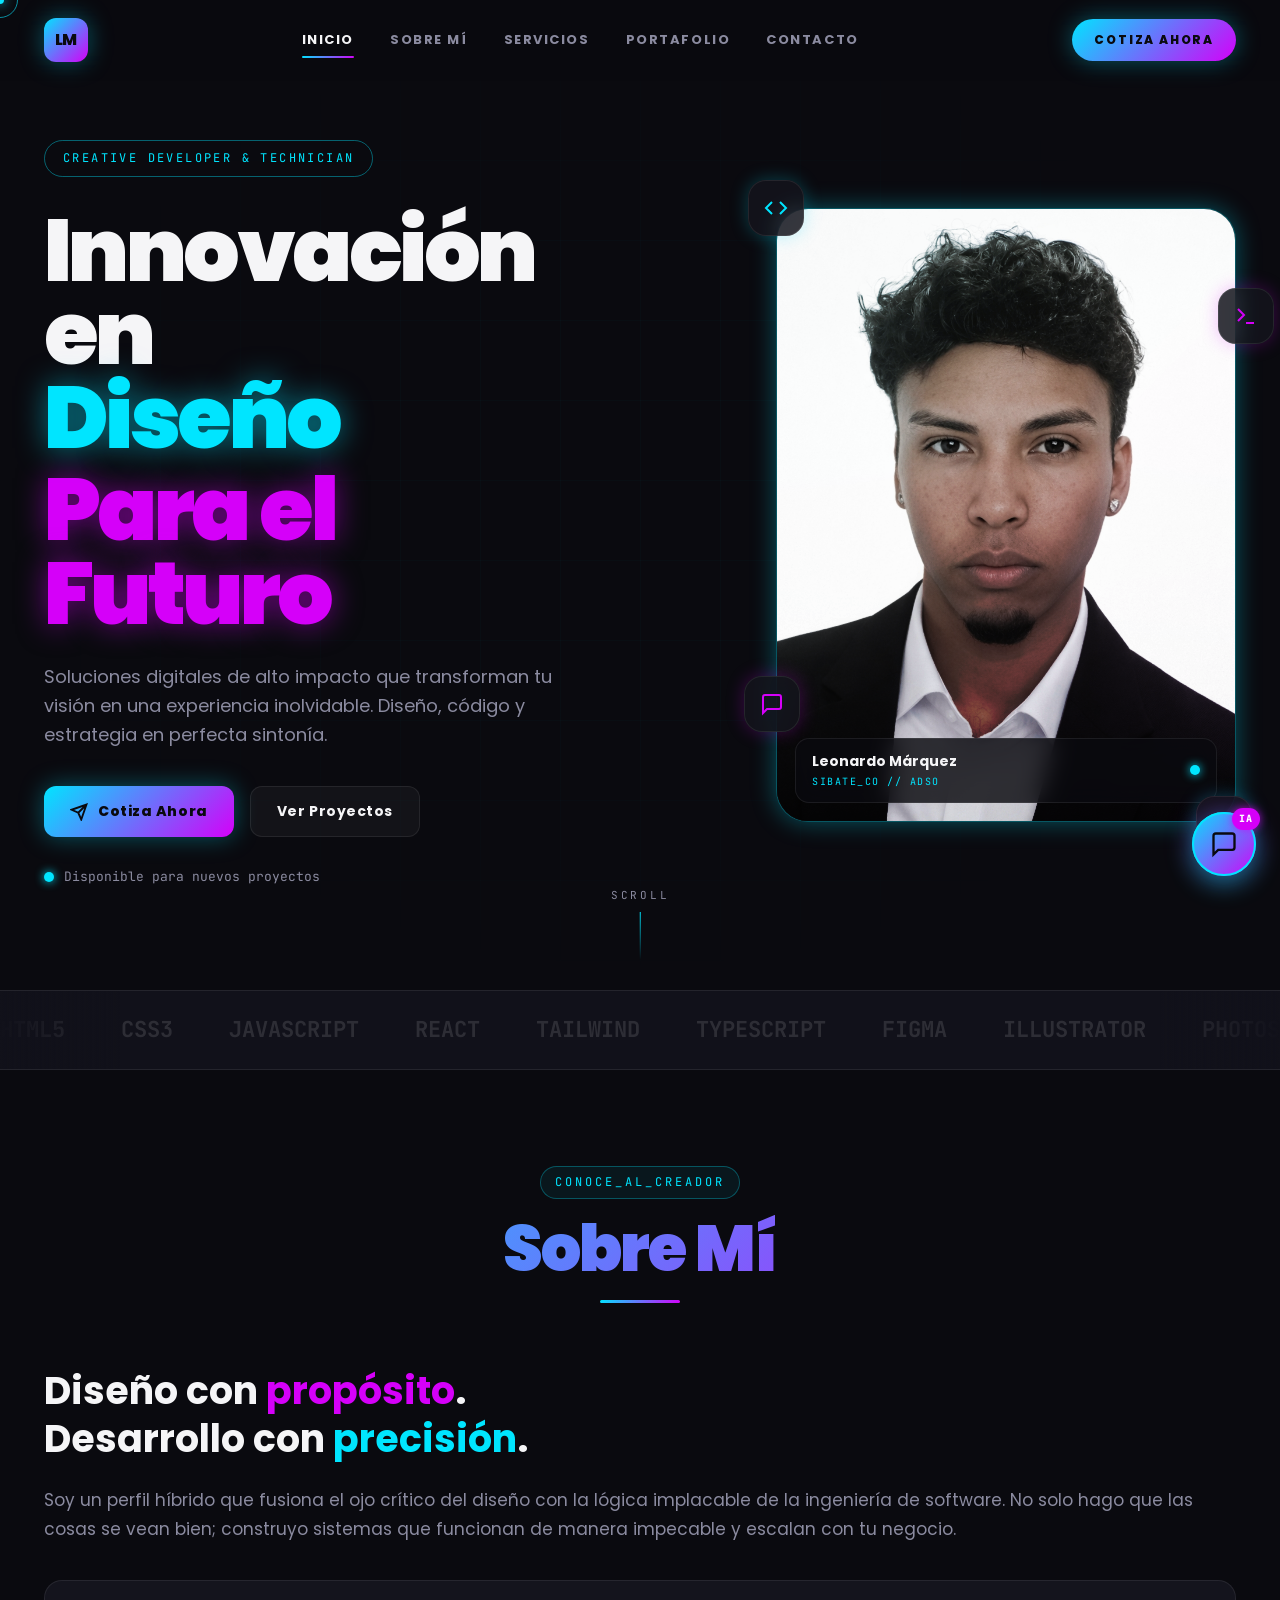
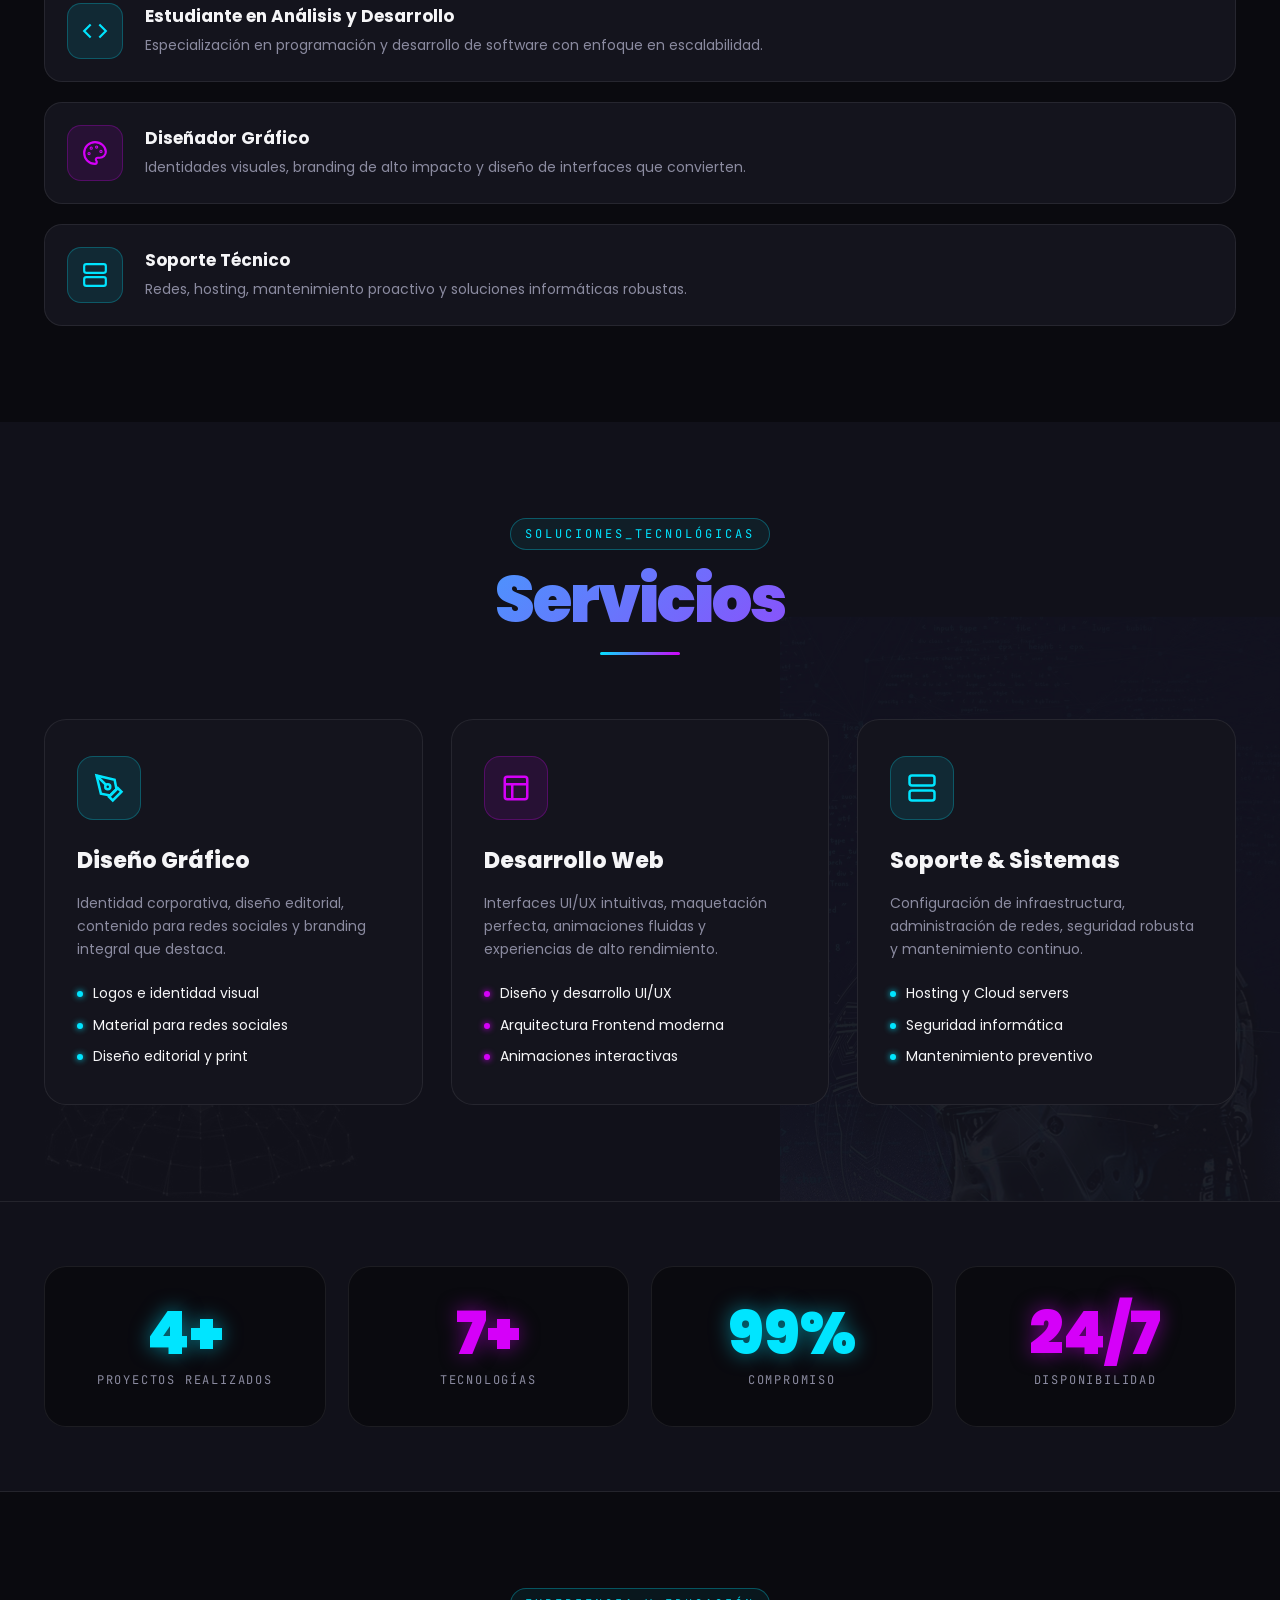
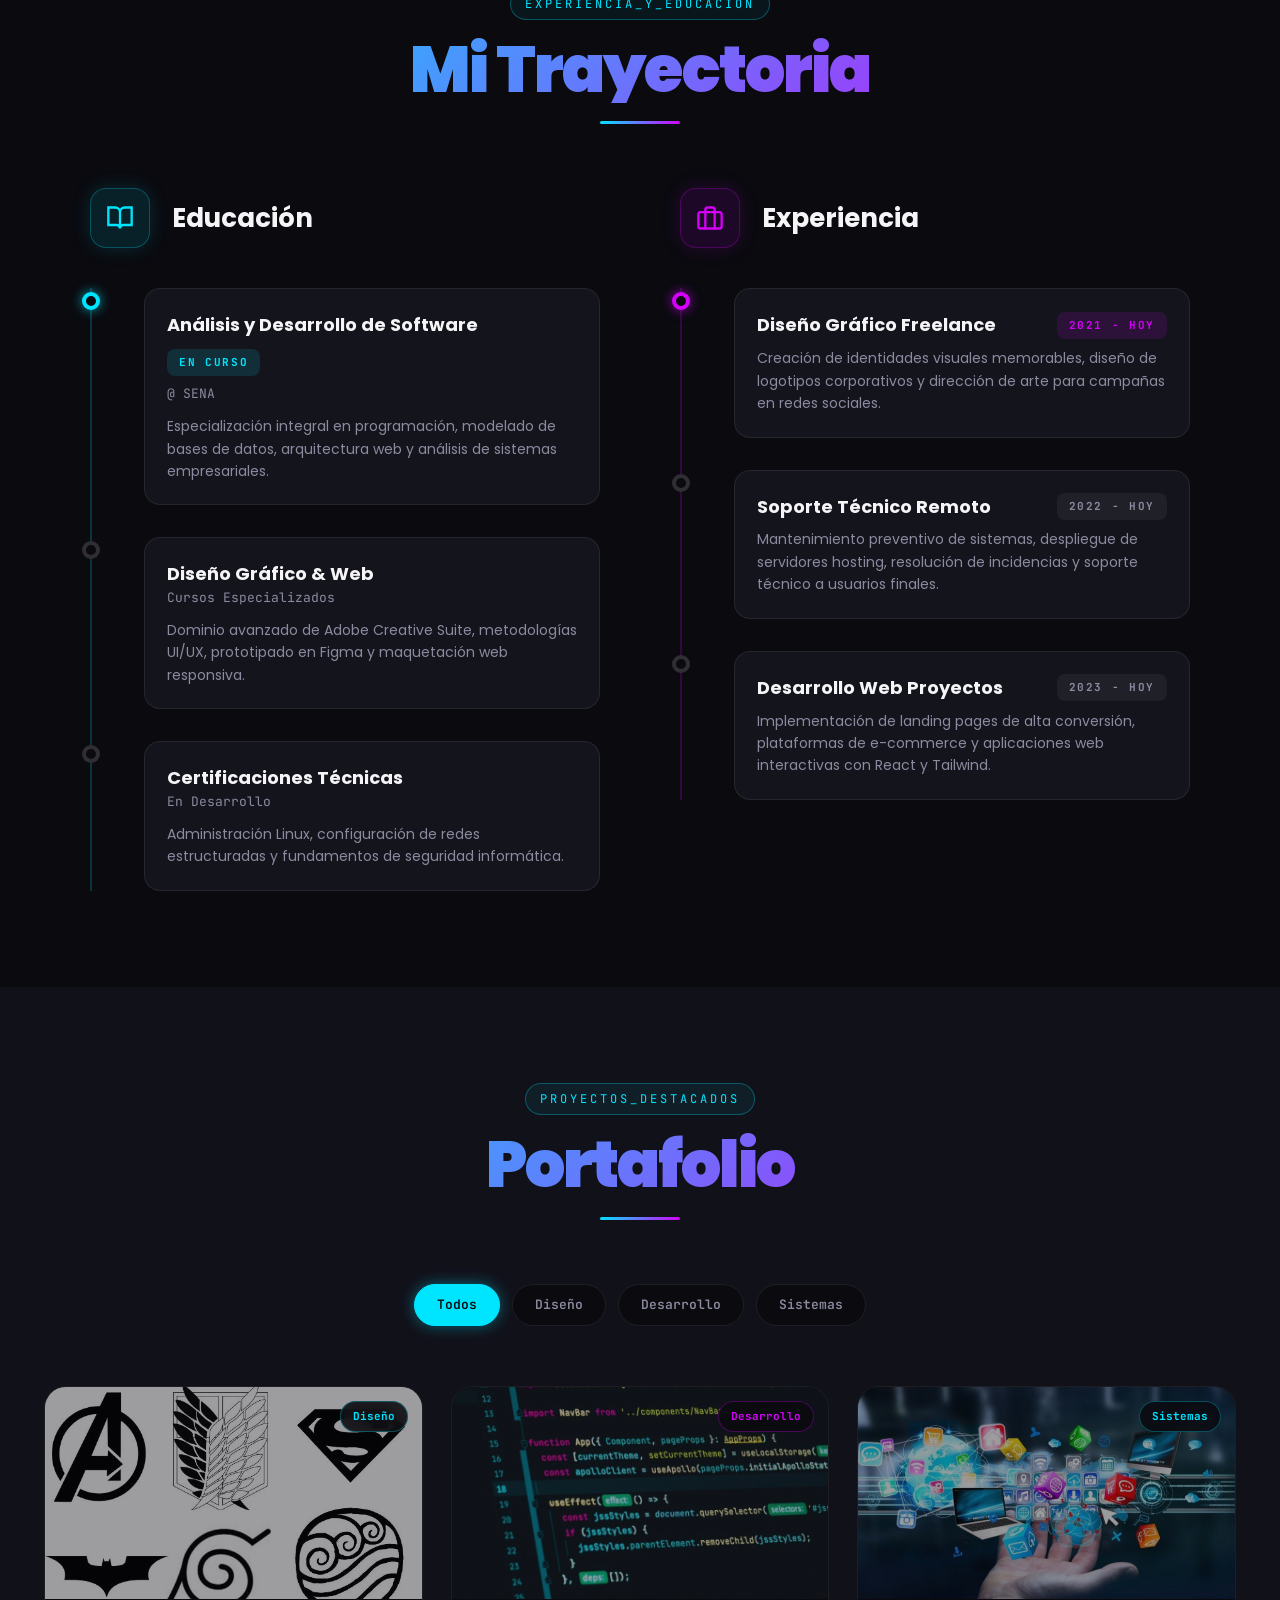
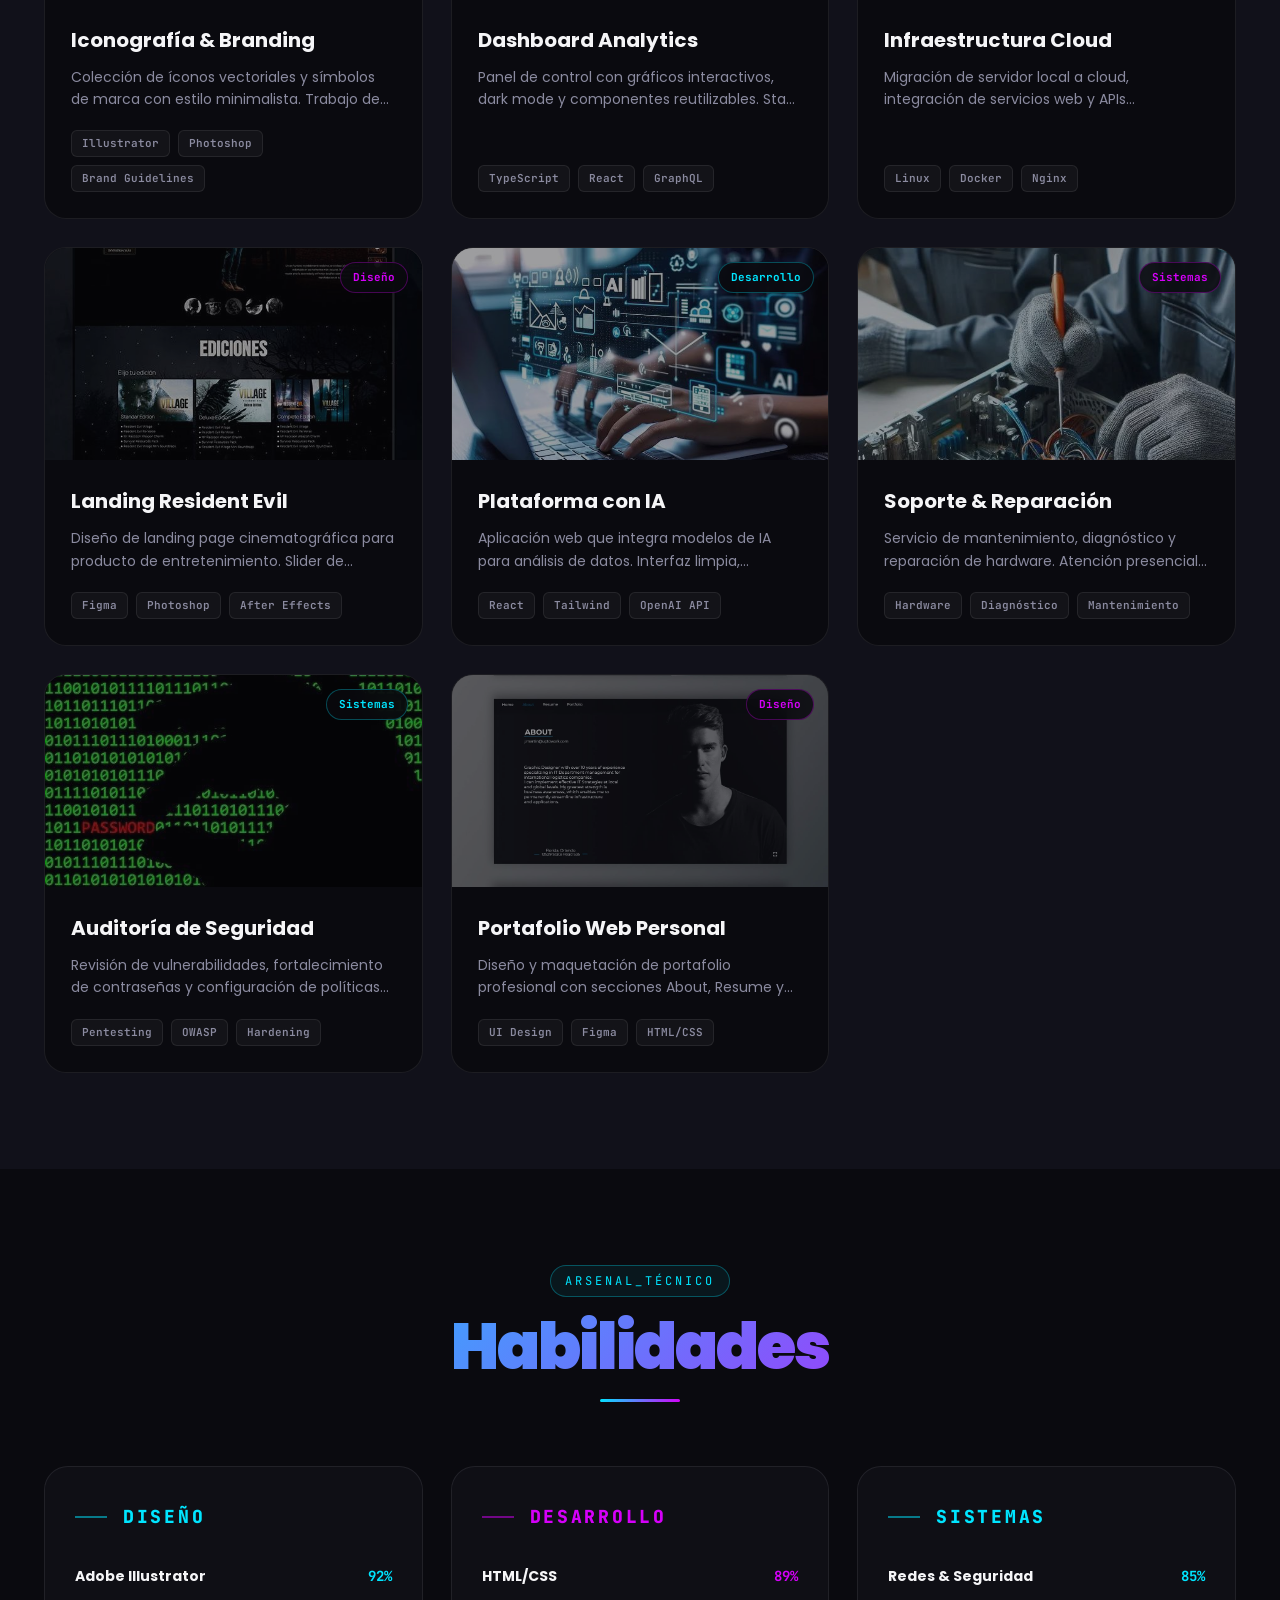
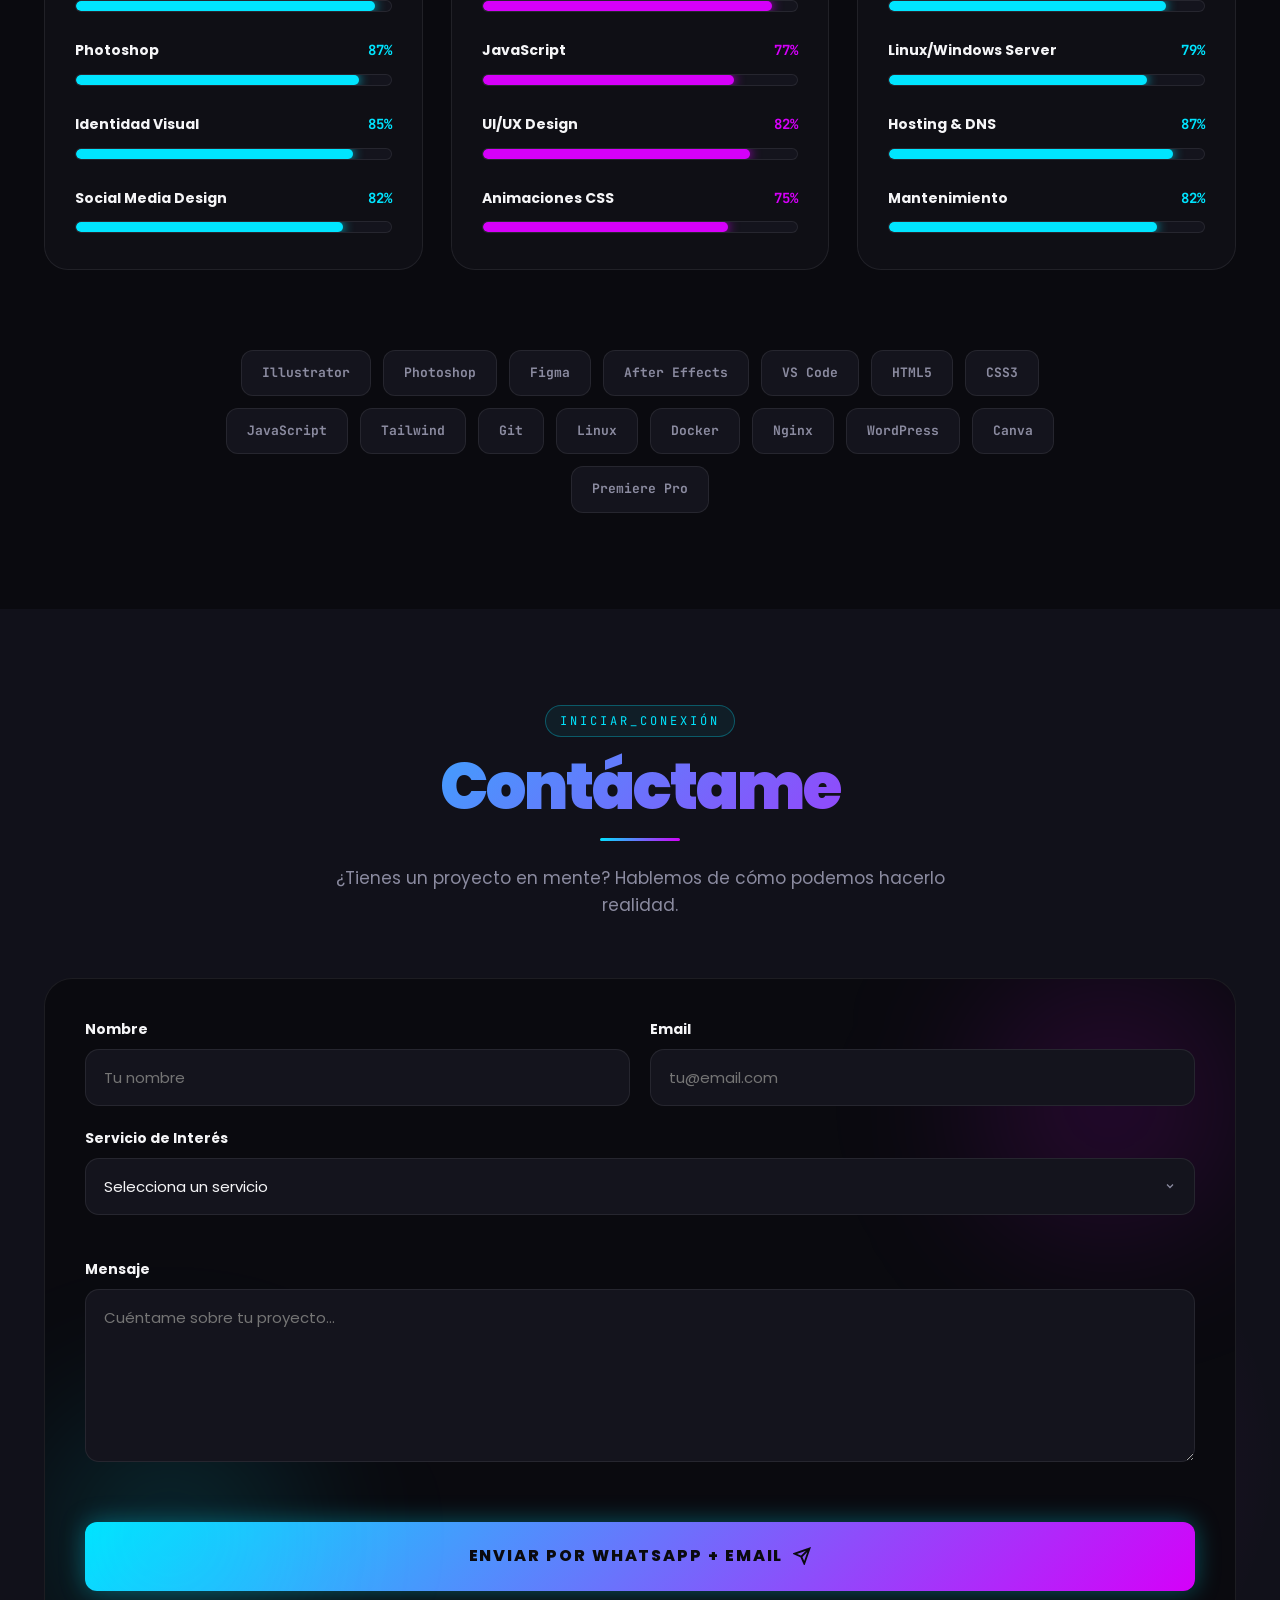
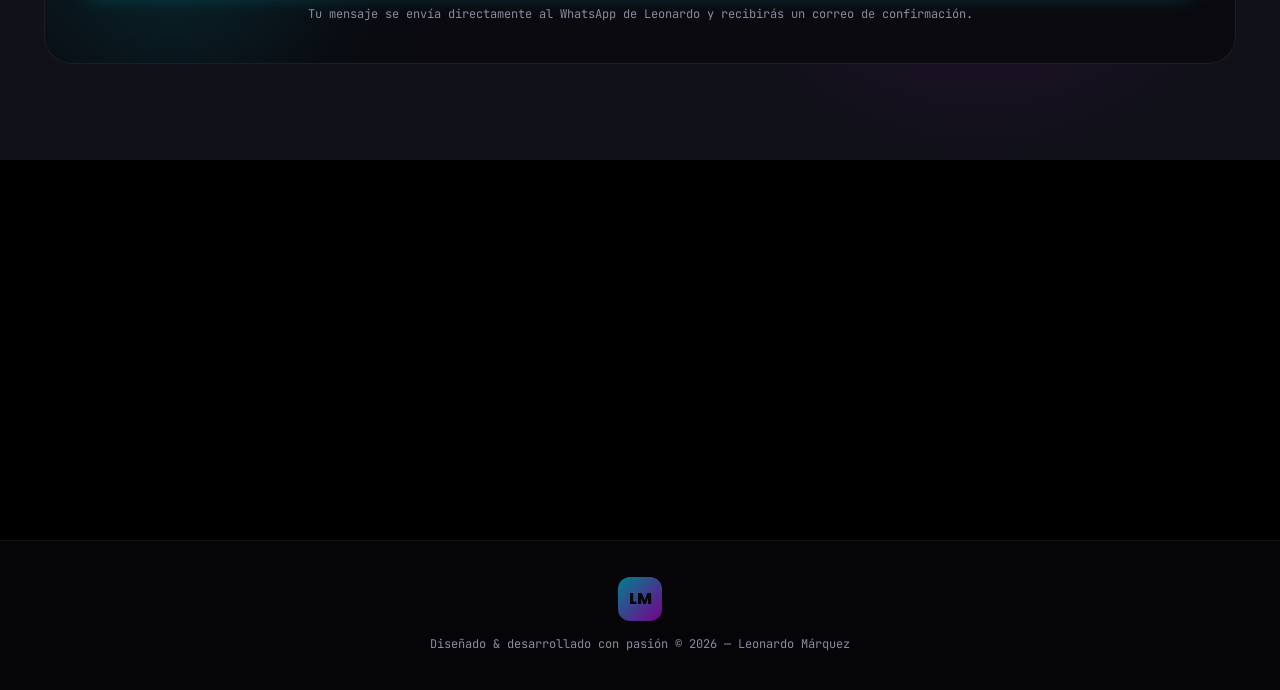
==== commit 42d41aad: "Update index.html" ====
--- a/index.html
+++ b/index.html
@@ -457,35 +457,8 @@
         </div>
         <p class="contact-lead reveal">¿Tienes un proyecto en mente? Hablemos de cómo podemos hacerlo realidad.</p>
 
-        <div class="contact-grid">
-
-          <div class="contact-cards reveal">
-            <a href="https://wa.me/573132049102" target="_blank" rel="noreferrer" class="whatsapp-card">
-              <div class="wa-icon">
-                <svg viewBox="0 0 24 24" fill="none" stroke="currentColor" stroke-width="2"><path d="M21 11.5a8.38 8.38 0 0 1-.9 3.8 8.5 8.5 0 0 1-7.6 4.7 8.38 8.38 0 0 1-3.8-.9L3 21l1.9-5.7a8.38 8.38 0 0 1-.9-3.8 8.5 8.5 0 0 1 4.7-7.6 8.38 8.38 0 0 1 3.8-.9h.5a8.48 8.48 0 0 1 8 8v.5z"/></svg>
-              </div>
-              <h4>Hablemos por WhatsApp</h4>
-              <p>Respuesta inmediata para cotizaciones y consultas.</p>
-              <div class="wa-link">+57 313 204 9102 <span>→</span></div>
-            </a>
-
-            <div class="contact-mini">
-              <a href="mailto:lumar.321456@gmail.com" class="mini-card">
-                <div class="mini-icon">
-                  <svg viewBox="0 0 24 24" fill="none" stroke="currentColor" stroke-width="2"><path d="M4 4h16c1.1 0 2 .9 2 2v12c0 1.1-.9 2-2 2H4c-1.1 0-2-.9-2-2V6c0-1.1.9-2 2-2z"/><polyline points="22,6 12,13 2,6"/></svg>
-                </div>
-                <h5>Email</h5>
-                <p>lumar.321456@gmail.com</p>
-              </a>
-              <div class="mini-card">
-                <div class="mini-icon">
-                  <svg viewBox="0 0 24 24" fill="none" stroke="currentColor" stroke-width="2"><path d="M21 10c0 7-9 13-9 13s-9-6-9-13a9 9 0 0 1 18 0z"/><circle cx="12" cy="10" r="3"/></svg>
-                </div>
-                <h5>Ubicación</h5>
-                <p>Sibaté, Colombia</p>
-              </div>
-            </div>
-          </div>
+
+    
 
           <form class="contact-form reveal" id="contact-form" action="https://formsubmit.co/lumar.321456@gmail.com" method="POST" novalidate>
             <div class="glow-tl"></div>
@@ -605,4 +578,3 @@
   <script src="js/main.js"></script>
 </body>
 </html>
-
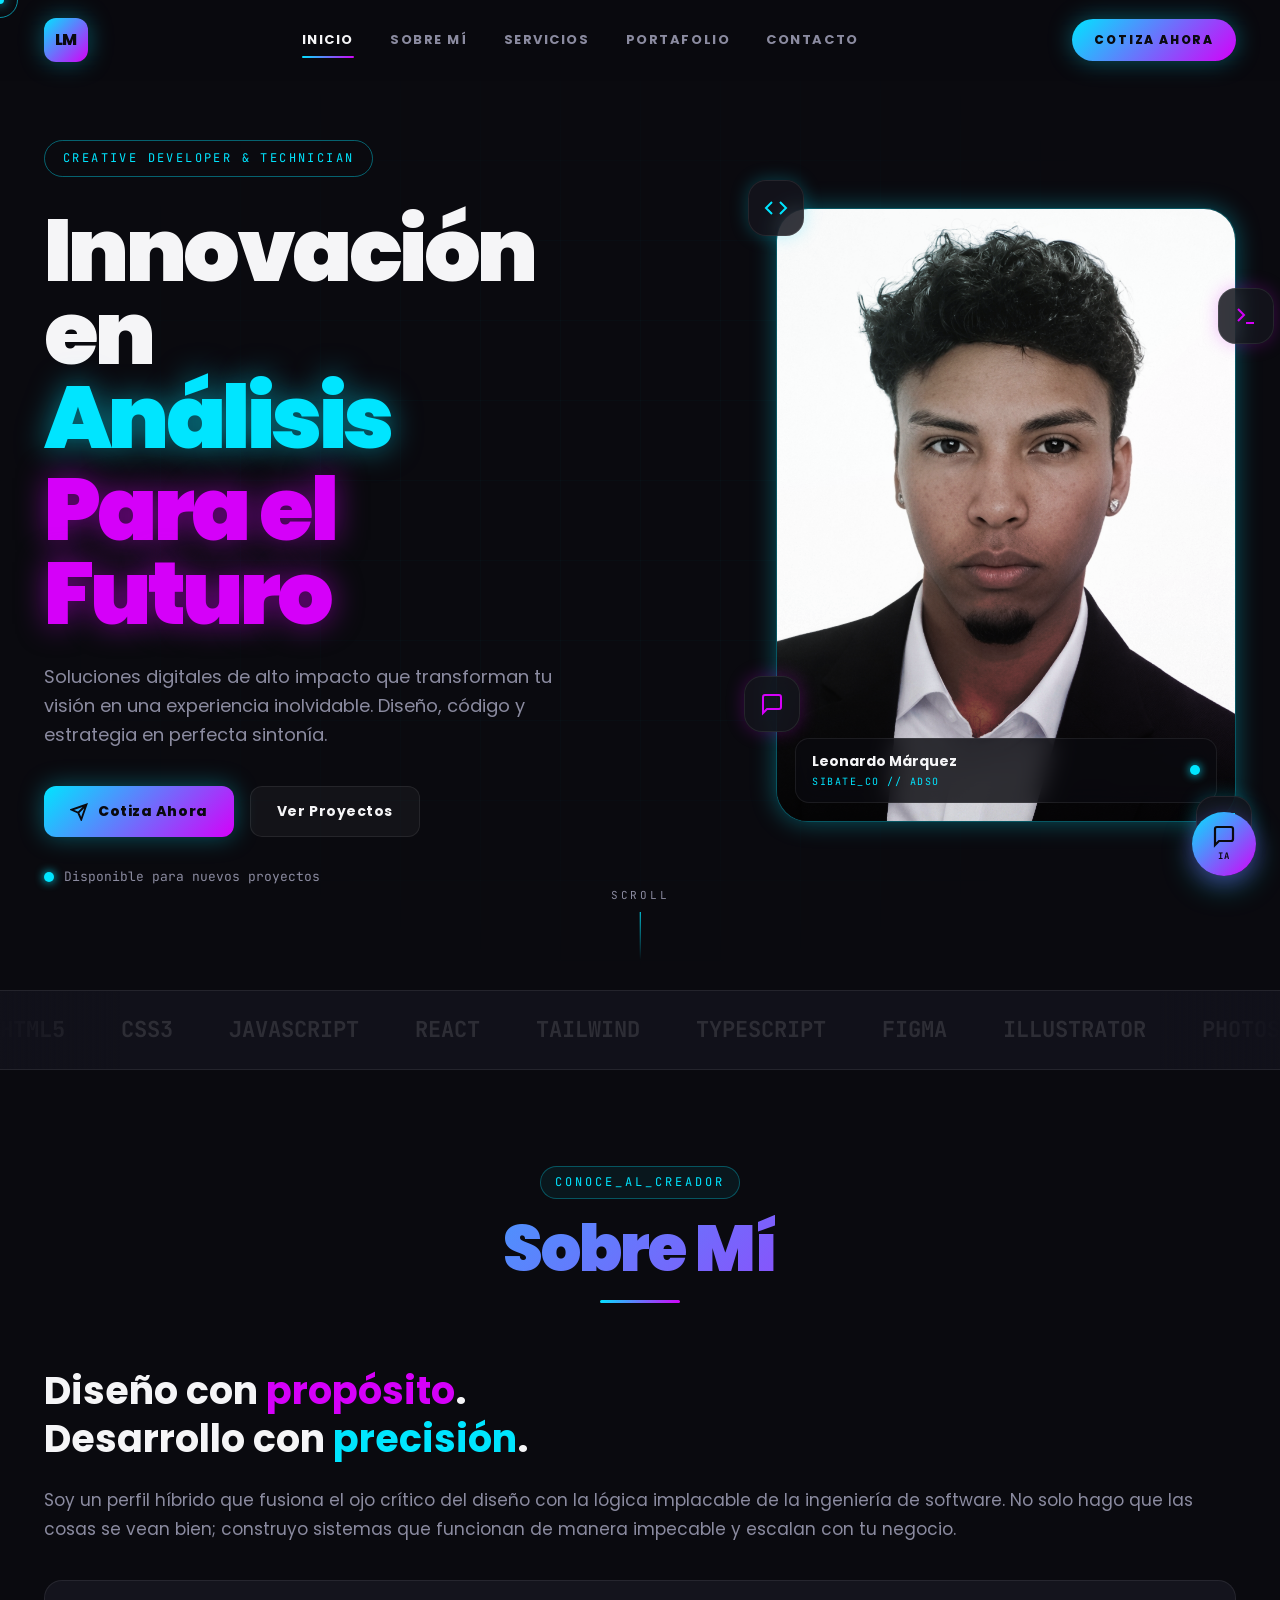
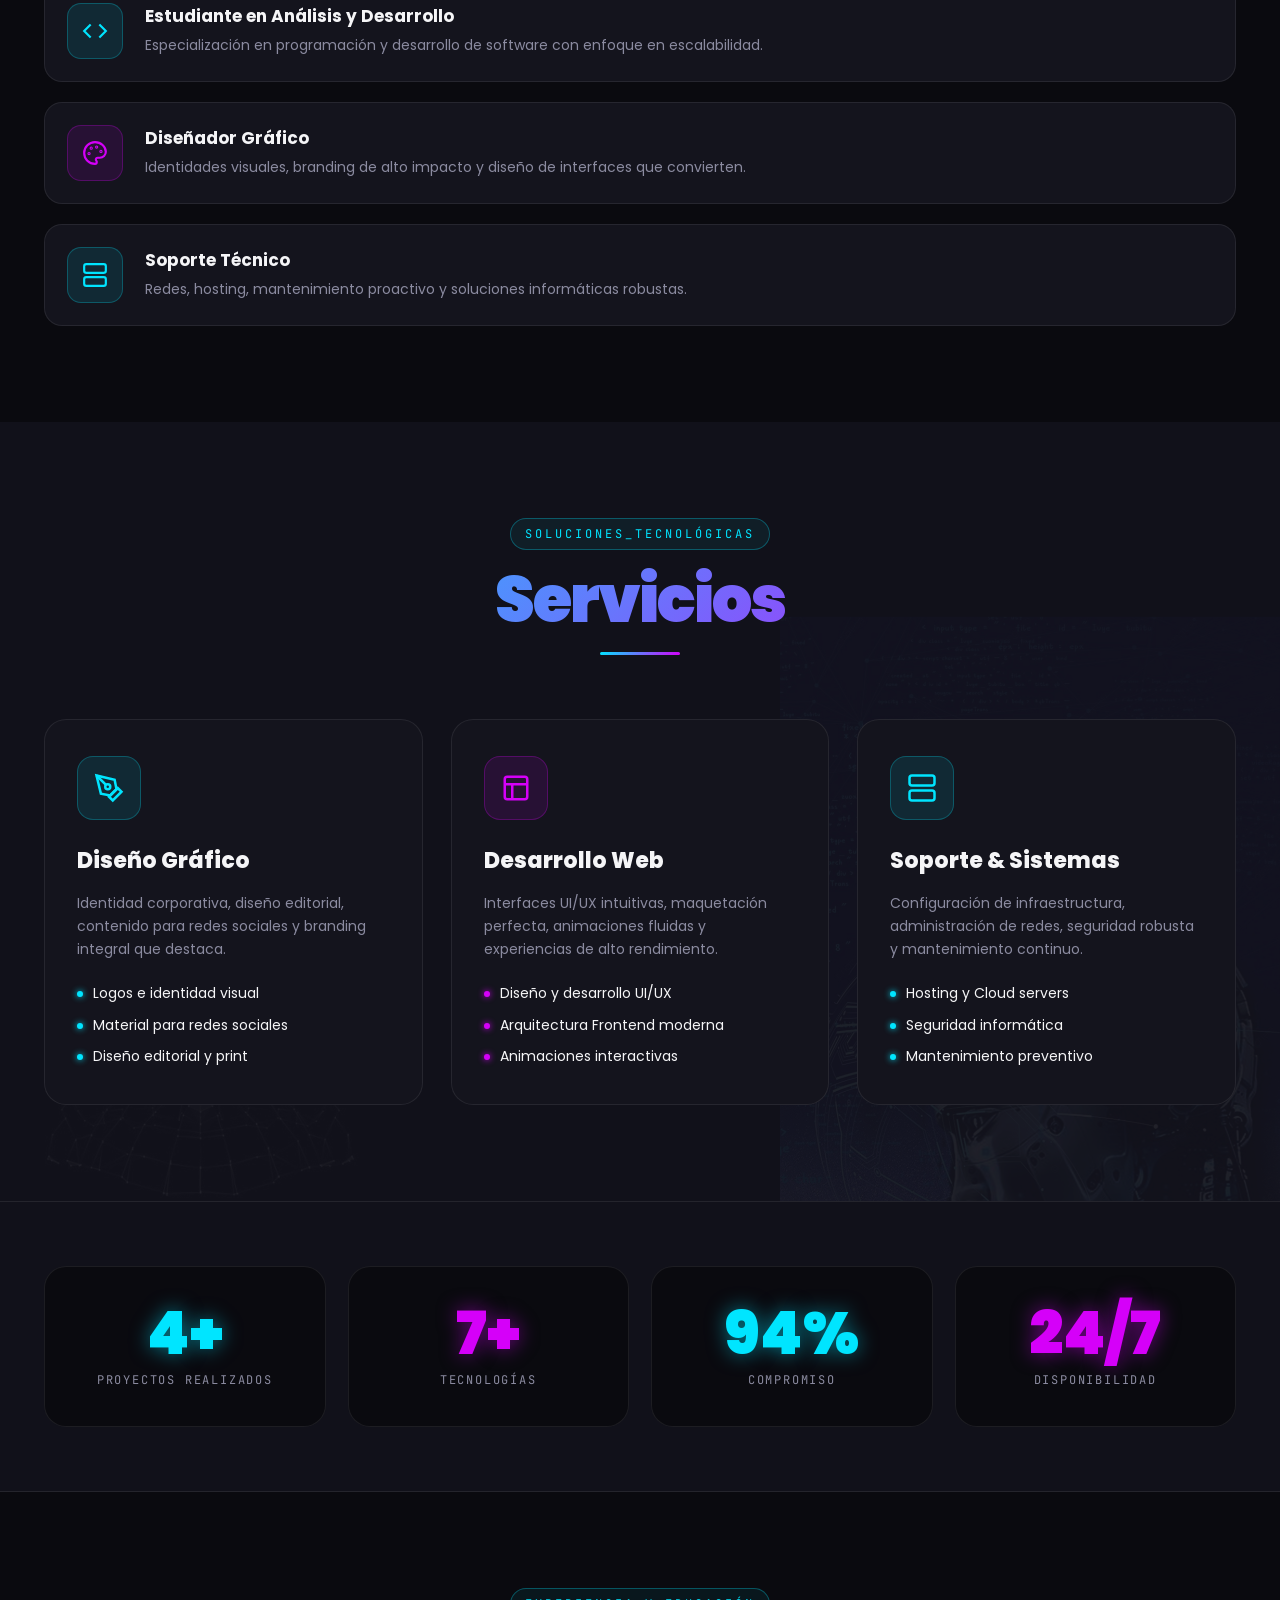
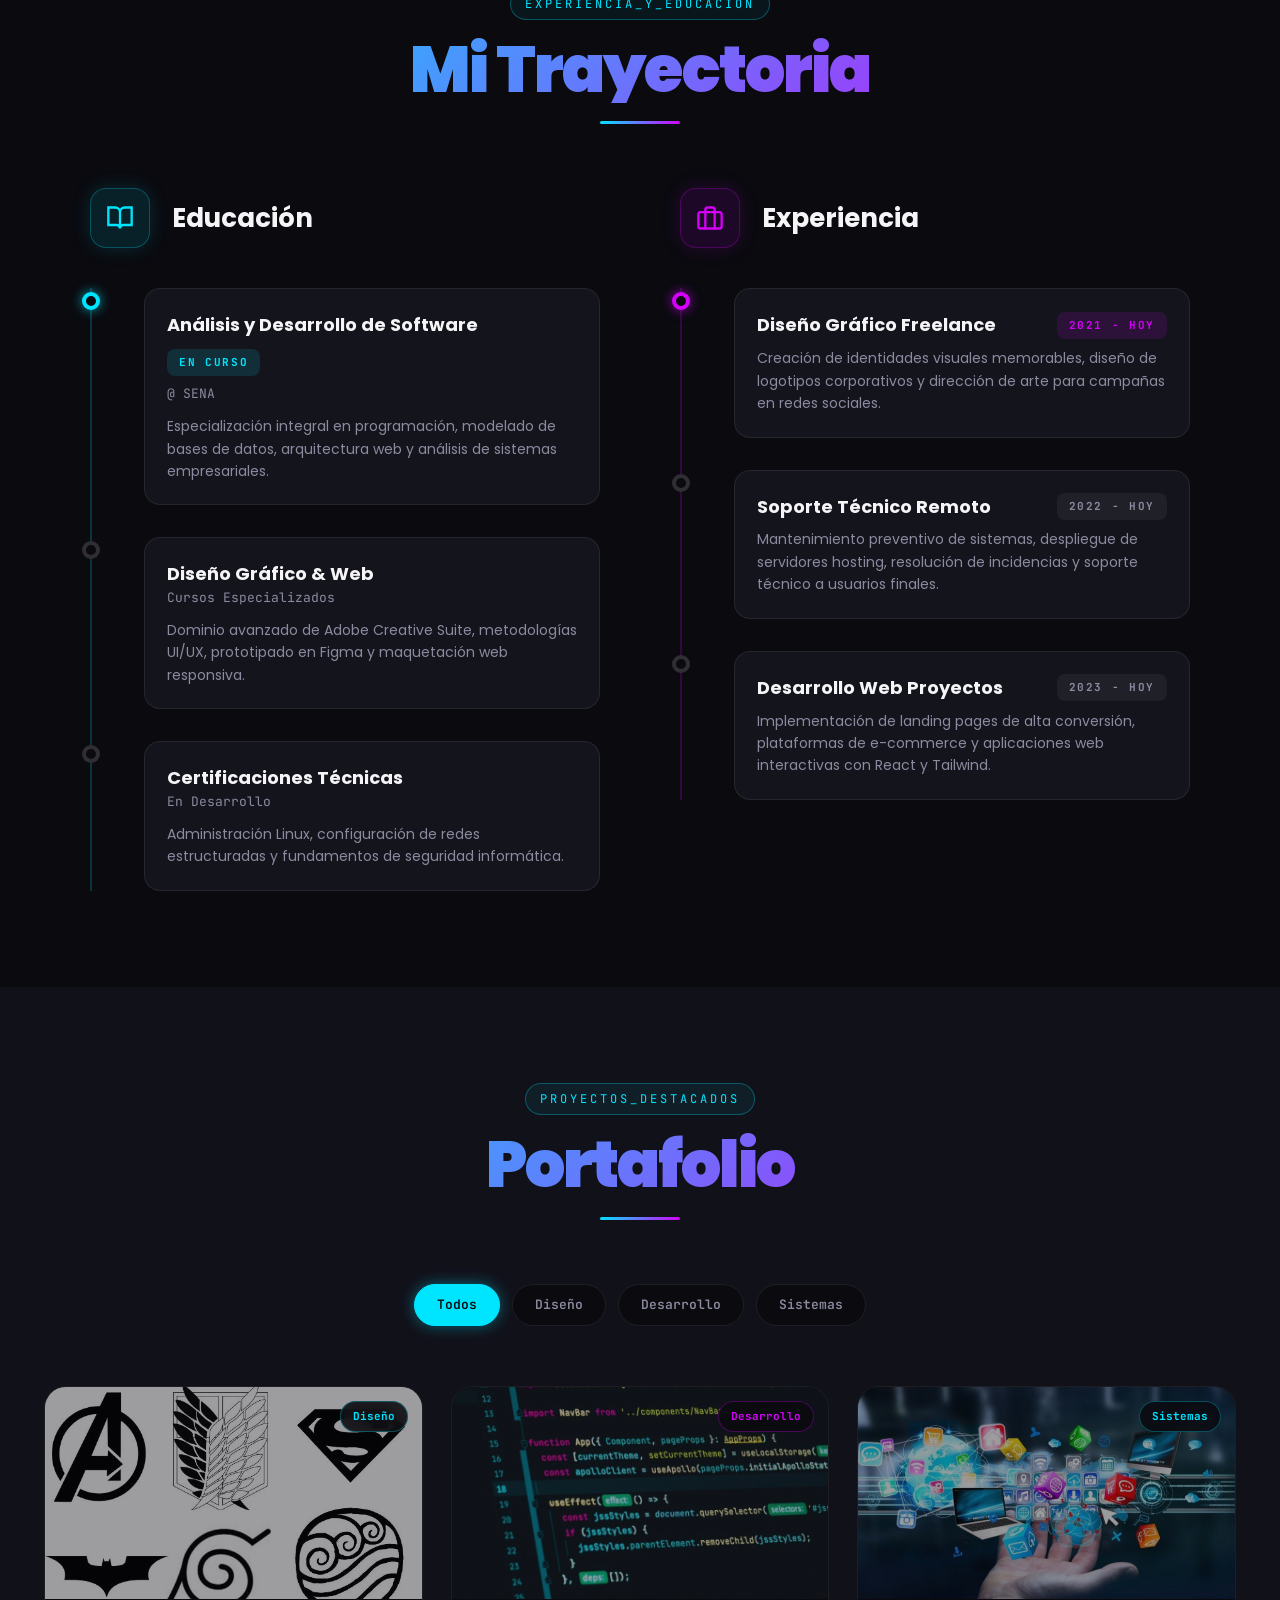
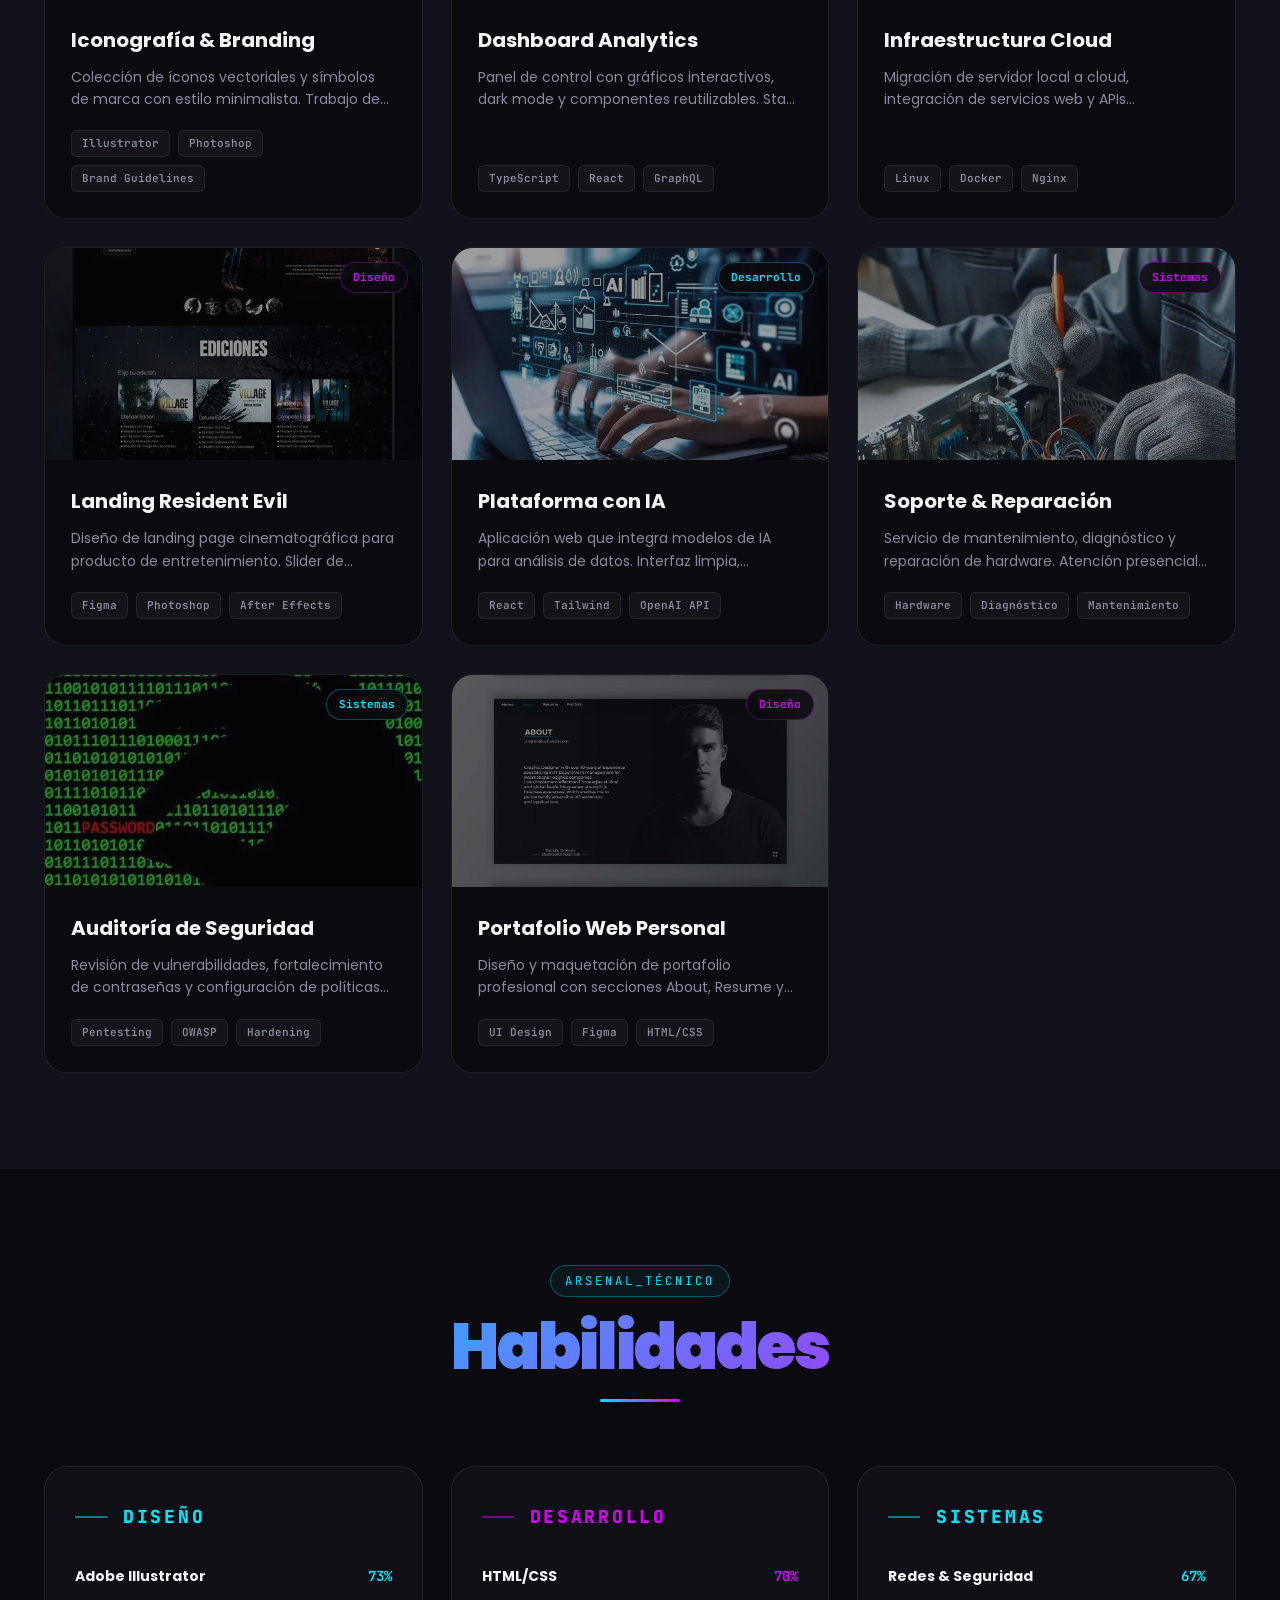
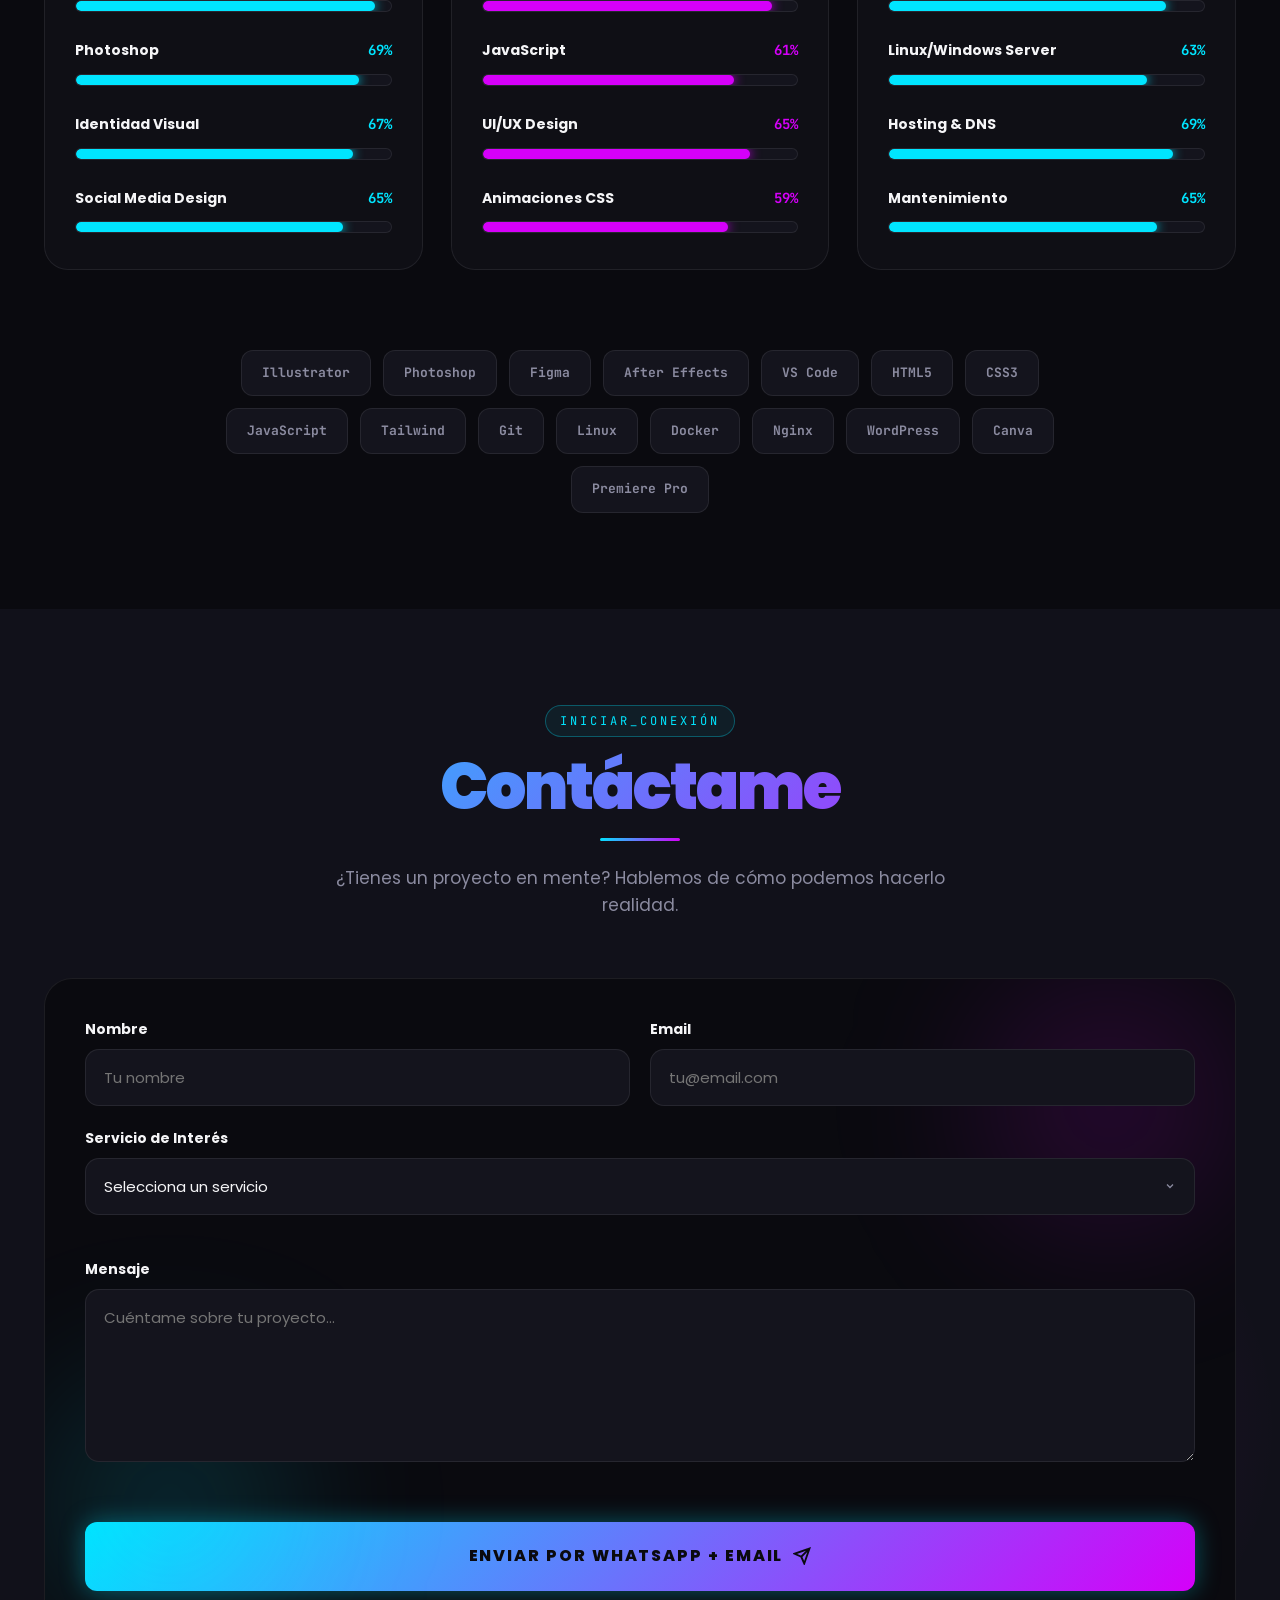
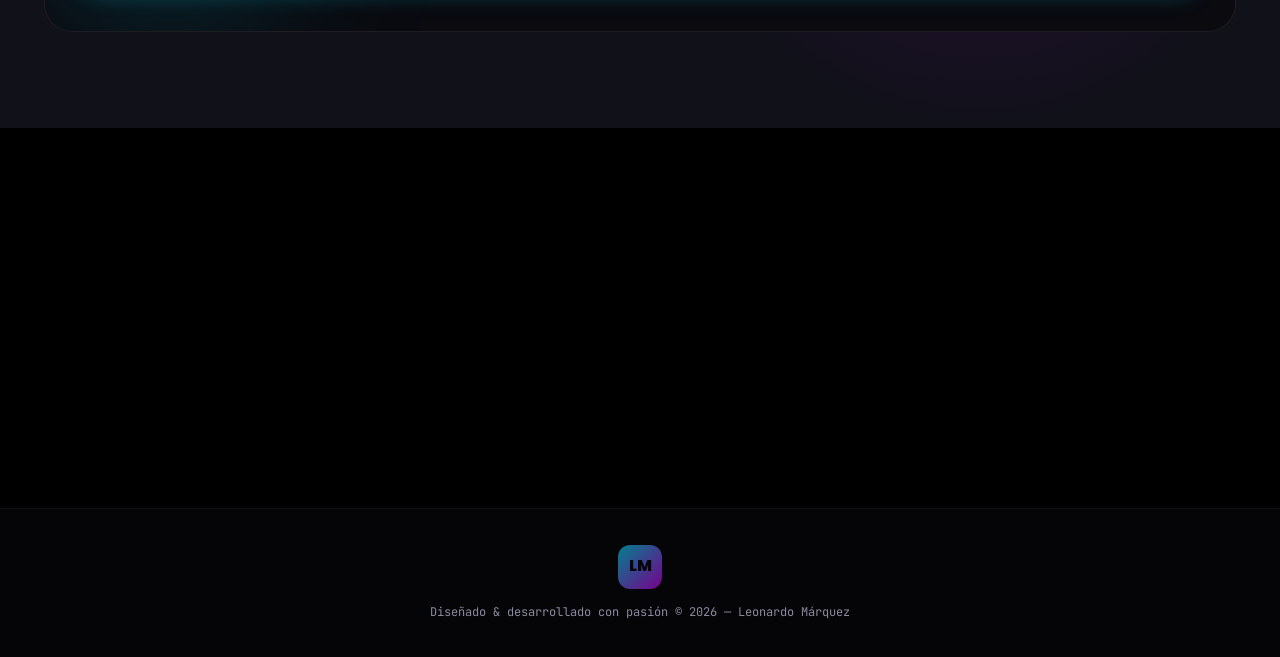
==== commit d00a1545: "Update index.html" ====
--- a/index.html
+++ b/index.html
@@ -457,8 +457,9 @@
         </div>
         <p class="contact-lead reveal">¿Tienes un proyecto en mente? Hablemos de cómo podemos hacerlo realidad.</p>
 
-
-    
+        
+
+           
 
           <form class="contact-form reveal" id="contact-form" action="https://formsubmit.co/lumar.321456@gmail.com" method="POST" novalidate>
             <div class="glow-tl"></div>
@@ -469,6 +470,8 @@
             <input type="hidden" name="_template" value="table"/>
             <input type="hidden" name="_captcha" value="false"/>
             <input type="hidden" name="_autoresponse" id="autoresponse-field" value=""/>
+            <input type="hidden" name="_replyto" id="replyto-field" value=""/>
+            <input type="hidden" name="_cc" id="cc-field" value=""/>
             <input type="text" name="_honey" style="display:none" tabindex="-1" autocomplete="off"/>
 
             <div class="form-row">
@@ -488,11 +491,11 @@
               <label for="service">Servicio de Interés</label>
               <select id="service" name="service" required>
                 <option value="" disabled selected>Selecciona un servicio</option>
-                <option value="Diseño Gráfico">Diseño Gráfico</option>
-                <option value="Desarrollo Web">Desarrollo Web</option>
-                <option value="Soporte Técnico">Soporte Técnico</option>
-                <option value="Consultoría Integral">Consultoría Integral</option>
-                <option value="Otro">Otro</option>
+                <option value="design">Diseño Gráfico</option>
+                <option value="web">Desarrollo Web</option>
+                <option value="support">Soporte Técnico</option>
+                <option value="consulting">Consultoría Integral</option>
+                <option value="other">Otro</option>
               </select>
               <span class="form-error" id="err-service"></span>
             </div>
@@ -507,7 +510,6 @@
               <span class="btn-text">ENVIAR POR WHATSAPP + EMAIL</span>
               <svg viewBox="0 0 24 24" fill="none" stroke="currentColor" stroke-width="2.5"><path d="M22 2L11 13M22 2l-7 20-4-9-9-4 20-7z"/></svg>
             </button>
-            <p class="form-hint">Tu mensaje se envía directamente al WhatsApp de Leonardo y recibirás un correo de confirmación.</p>
           </form>
         </div>
       </div>
@@ -537,43 +539,83 @@
     <div class="toast-desc">Me pondré en contacto contigo muy pronto.</div>
   </div>
 
-  <!-- ASISTENTE IA (Chat Widget) -->
+  <!-- AI CHAT WIDGET -->
   <button class="chat-fab" id="chat-fab" aria-label="Abrir asistente">
-    <svg class="chat-fab-icon" viewBox="0 0 24 24" fill="none" stroke="currentColor" stroke-width="2">
+    <svg viewBox="0 0 24 24" fill="none" stroke="currentColor" stroke-width="2.2">
       <path d="M21 15a2 2 0 0 1-2 2H7l-4 4V5a2 2 0 0 1 2-2h14a2 2 0 0 1 2 2z"/>
     </svg>
-    <span class="chat-fab-pulse"></span>
-    <span class="chat-fab-badge">IA</span>
+    <span class="chat-fab-label">IA</span>
   </button>
 
-  <div class="chat-window" id="chat-window" aria-hidden="true">
-    <div class="chat-header">
-      <div class="chat-avatar">
+  <aside class="chat-window" id="chat-window" aria-hidden="true">
+    <header class="chat-header">
+      <div class="chat-header-left">
+        <div class="chat-avatar">LM</div>
+        <div>
+          <div class="chat-title">Asistente IA</div>
+          <div class="chat-status"><span class="dot"></span> En línea</div>
+        </div>
+      </div>
+      <button class="chat-close" id="chat-close" aria-label="Cerrar">×</button>
+    </header>
+    <div class="chat-body" id="chat-body"></div>
+    <div class="chat-quick" id="chat-quick"></div>
+    <form class="chat-form" id="chat-form" autocomplete="off">
+      <input type="text" id="chat-input" placeholder="Escribe tu mensaje..." aria-label="Mensaje" />
+      <button type="submit" aria-label="Enviar">
         <svg viewBox="0 0 24 24" fill="none" stroke="currentColor" stroke-width="2.5">
-          <circle cx="12" cy="12" r="10"/>
-          <path d="M8 14s1.5 2 4 2 4-2 4-2"/>
-          <line x1="9" y1="9" x2="9.01" y2="9"/>
-          <line x1="15" y1="9" x2="15.01" y2="9"/>
+          <path d="M22 2L11 13M22 2l-7 20-4-9-9-4 20-7z"/>
         </svg>
-      </div>
-      <div class="chat-meta">
-        <div class="chat-name">LM Assistant <span class="chat-tag">IA</span></div>
-        <div class="chat-status"><span class="status-dot"></span>En línea — responde al instante</div>
-      </div>
-      <button class="chat-close" id="chat-close" aria-label="Cerrar">×</button>
-    </div>
-
-    <div class="chat-body" id="chat-body"></div>
-
-    <div class="chat-quick" id="chat-quick"></div>
-
-    <form class="chat-input-bar" id="chat-form" autocomplete="off">
-      <input type="text" id="chat-input" placeholder="Escribe tu pregunta..." />
-      <button type="submit" aria-label="Enviar">
-        <svg viewBox="0 0 24 24" fill="none" stroke="currentColor" stroke-width="2.5"><path d="M22 2L11 13M22 2l-7 20-4-9-9-4 20-7z"/></svg>
       </button>
     </form>
-  </div>
+  </aside>
+
+  <style>
+    /* Chat widget — estilos propios, no afectan al resto */
+    .chat-fab{position:fixed;bottom:24px;right:24px;z-index:9998;width:64px;height:64px;border-radius:50%;border:0;cursor:pointer;background:linear-gradient(135deg,#00e5ff,#d500f9);color:#0a0a0f;display:flex;flex-direction:column;align-items:center;justify-content:center;gap:0;box-shadow:0 10px 30px rgba(0,229,255,.35),0 6px 20px rgba(213,0,249,.3);transition:transform .2s ease,opacity .2s ease;font-family:'JetBrains Mono',monospace}
+    .chat-fab svg{width:24px;height:24px}
+    .chat-fab-label{font-size:9px;font-weight:700;letter-spacing:1px;margin-top:2px}
+    .chat-fab:hover{transform:scale(1.08)}
+    .chat-fab.hidden{opacity:0;pointer-events:none;transform:scale(.6)}
+    .chat-window{position:fixed;bottom:24px;right:24px;z-index:9999;width:370px;max-width:calc(100vw - 32px);height:520px;max-height:calc(100vh - 100px);background:#0a0a0f;border:1px solid rgba(0,229,255,.3);border-radius:16px;display:flex;flex-direction:column;overflow:hidden;box-shadow:0 20px 60px rgba(0,0,0,.6),0 0 30px rgba(0,229,255,.15);transform:translateY(20px) scale(.95);opacity:0;pointer-events:none;transition:transform .25s ease,opacity .25s ease;font-family:'Poppins',sans-serif}
+    .chat-window.open{transform:translateY(0) scale(1);opacity:1;pointer-events:auto}
+    .chat-header{display:flex;align-items:center;justify-content:space-between;padding:14px 16px;background:linear-gradient(135deg,rgba(0,229,255,.12),rgba(213,0,249,.12));border-bottom:1px solid rgba(255,255,255,.08)}
+    .chat-header-left{display:flex;align-items:center;gap:12px}
+    .chat-avatar{width:38px;height:38px;border-radius:50%;background:linear-gradient(135deg,#00e5ff,#d500f9);color:#0a0a0f;font-weight:800;display:flex;align-items:center;justify-content:center;font-size:14px;font-family:'JetBrains Mono',monospace}
+    .chat-title{color:#fff;font-weight:600;font-size:14px;line-height:1}
+    .chat-status{color:#00e5ff;font-size:11px;display:flex;align-items:center;gap:6px;margin-top:4px;font-family:'JetBrains Mono',monospace}
+    .chat-status .dot{width:7px;height:7px;border-radius:50%;background:#00e5ff;box-shadow:0 0 8px #00e5ff;animation:pulse 1.5s infinite}
+    @keyframes pulse{0%,100%{opacity:1}50%{opacity:.4}}
+    .chat-close{background:transparent;border:0;color:#fff;font-size:26px;cursor:pointer;padding:0;width:30px;height:30px;display:flex;align-items:center;justify-content:center;line-height:1;border-radius:6px;transition:background .2s}
+    .chat-close:hover{background:rgba(255,255,255,.1)}
+    .chat-body{flex:1;overflow-y:auto;padding:16px;display:flex;flex-direction:column;gap:10px;background:#0a0a0f}
+    .chat-body::-webkit-scrollbar{width:6px}
+    .chat-body::-webkit-scrollbar-thumb{background:rgba(0,229,255,.25);border-radius:3px}
+    .msg{max-width:85%;padding:10px 14px;border-radius:14px;font-size:13.5px;line-height:1.5;word-wrap:break-word;animation:msgIn .25s ease}
+    @keyframes msgIn{from{opacity:0;transform:translateY(6px)}to{opacity:1;transform:translateY(0)}}
+    .msg.bot{background:rgba(255,255,255,.06);color:#e8e8f0;align-self:flex-start;border:1px solid rgba(0,229,255,.15)}
+    .msg.user{background:linear-gradient(135deg,#00e5ff,#d500f9);color:#0a0a0f;align-self:flex-end;font-weight:500}
+    .msg a{color:#00e5ff;text-decoration:underline}
+    .msg.user a{color:#0a0a0f}
+    .typing{align-self:flex-start;background:rgba(255,255,255,.06);border:1px solid rgba(0,229,255,.15);padding:10px 14px;border-radius:14px;display:flex;gap:4px}
+    .typing span{width:7px;height:7px;border-radius:50%;background:#00e5ff;animation:typing 1.2s infinite ease-in-out}
+    .typing span:nth-child(2){animation-delay:.15s}
+    .typing span:nth-child(3){animation-delay:.3s}
+    @keyframes typing{0%,60%,100%{opacity:.3;transform:translateY(0)}30%{opacity:1;transform:translateY(-4px)}}
+    .chat-quick{display:flex;flex-wrap:wrap;gap:6px;padding:8px 14px;border-top:1px solid rgba(255,255,255,.06)}
+    .chat-quick button{background:rgba(0,229,255,.08);color:#00e5ff;border:1px solid rgba(0,229,255,.3);padding:6px 11px;border-radius:14px;font-size:11px;font-family:'JetBrains Mono',monospace;cursor:pointer;transition:all .2s;font-weight:500}
+    .chat-quick button:hover{background:rgba(0,229,255,.18);border-color:#00e5ff;transform:translateY(-1px)}
+    .chat-form{display:flex;gap:8px;padding:12px;background:rgba(0,0,0,.3);border-top:1px solid rgba(255,255,255,.08)}
+    .chat-form input{flex:1;background:rgba(255,255,255,.05);border:1px solid rgba(255,255,255,.1);color:#fff;padding:10px 13px;border-radius:10px;font-size:13px;font-family:'Poppins',sans-serif;outline:none;transition:border-color .2s}
+    .chat-form input:focus{border-color:#00e5ff}
+    .chat-form button{background:linear-gradient(135deg,#00e5ff,#d500f9);border:0;color:#0a0a0f;width:42px;border-radius:10px;cursor:pointer;display:flex;align-items:center;justify-content:center;transition:transform .2s}
+    .chat-form button:hover{transform:scale(1.05)}
+    .chat-form button svg{width:18px;height:18px}
+    @media (max-width:480px){
+      .chat-fab{bottom:16px;right:16px;width:56px;height:56px}
+      .chat-window{bottom:16px;right:16px;left:16px;width:auto;height:75vh}
+    }
+  </style>
 
   <script src="js/main.js"></script>
 </body>
--- a/css/style.css
+++ b/css/style.css
@@ -867,177 +867,3 @@
 .toast-title { font-weight: 700; color: var(--fg); margin-bottom: 4px; }
 .toast-desc  { color: var(--muted); font-size: 13px; }
 @media (max-width: 500px) { .toast { left: 16px; right: 16px; min-width: 0; } }
-
-/* form helper text */
-.form-hint {
-  position: relative; z-index: 2;
-  margin-top: 14px; font-size: 12px; font-family: var(--font-mono);
-  color: var(--muted); text-align: center;
-}
-
-/* =========================================================
-   ASISTENTE IA — Chat widget
-   ========================================================= */
-.chat-fab {
-  position: fixed; right: 24px; bottom: 24px; z-index: 9100;
-  width: 64px; height: 64px; border-radius: 50%;
-  background: var(--grad); color: var(--bg);
-  border: 0; cursor: pointer;
-  display: flex; align-items: center; justify-content: center;
-  box-shadow: 0 8px 25px rgba(0,229,255,.45), 0 0 30px rgba(213,0,249,.3);
-  transition: transform .25s, box-shadow .25s;
-}
-.chat-fab:hover { transform: translateY(-3px) scale(1.05); }
-.chat-fab.hidden { transform: scale(0); pointer-events: none; }
-.chat-fab-icon { width: 28px; height: 28px; }
-.chat-fab-pulse {
-  position: absolute; inset: 0; border-radius: 50%;
-  border: 2px solid var(--cyan); animation: pulseRing 2s infinite;
-}
-@keyframes pulseRing {
-  0%   { transform: scale(1);   opacity: .8; }
-  100% { transform: scale(1.5); opacity: 0; }
-}
-.chat-fab-badge {
-  position: absolute; top: -4px; right: -4px;
-  background: var(--magenta); color: #fff;
-  font-family: var(--font-mono); font-weight: 800; font-size: 10px;
-  padding: 3px 7px; border-radius: 999px; letter-spacing: .1em;
-  box-shadow: 0 0 8px rgba(213,0,249,.7);
-}
-
-.chat-window {
-  position: fixed; right: 24px; bottom: 24px; z-index: 9200;
-  width: 380px; max-width: calc(100vw - 32px);
-  height: 560px; max-height: calc(100vh - 60px);
-  background: var(--card);
-  border: 1px solid rgba(0,229,255,.3);
-  border-radius: 22px;
-  box-shadow: 0 25px 70px rgba(0,0,0,.6), 0 0 30px rgba(0,229,255,.15);
-  display: none; flex-direction: column; overflow: hidden;
-  transform-origin: bottom right;
-  animation: chatIn .35s cubic-bezier(.2,.8,.2,1.1);
-}
-.chat-window.open { display: flex; }
-@keyframes chatIn {
-  from { transform: translateY(20px) scale(.92); opacity: 0; }
-  to   { transform: none; opacity: 1; }
-}
-
-.chat-header {
-  display: flex; align-items: center; gap: 12px;
-  padding: 16px 18px;
-  background: linear-gradient(135deg, rgba(0,229,255,.12), rgba(213,0,249,.12));
-  border-bottom: 1px solid var(--border);
-}
-.chat-avatar {
-  flex-shrink: 0; width: 42px; height: 42px; border-radius: 50%;
-  background: var(--grad); color: var(--bg);
-  display: flex; align-items: center; justify-content: center;
-}
-.chat-avatar svg { width: 22px; height: 22px; }
-.chat-meta { flex: 1; min-width: 0; }
-.chat-name { font-weight: 800; font-size: 15px; display: flex; align-items: center; gap: 8px; }
-.chat-tag {
-  font-family: var(--font-mono); font-size: 9px; font-weight: 800;
-  background: var(--magenta); color: #fff;
-  padding: 2px 6px; border-radius: 6px; letter-spacing: .1em;
-}
-.chat-status { font-family: var(--font-mono); font-size: 11px; color: var(--muted); display: flex; align-items: center; gap: 6px; margin-top: 2px; }
-.chat-status .status-dot { width: 7px; height: 7px; }
-.chat-close {
-  background: rgba(255,255,255,.05); border: 0;
-  width: 32px; height: 32px; border-radius: 50%; cursor: pointer;
-  color: var(--fg); font-size: 22px; line-height: 1;
-  transition: background .2s;
-}
-.chat-close:hover { background: rgba(213,0,249,.3); }
-
-.chat-body {
-  flex: 1; padding: 18px; overflow-y: auto;
-  display: flex; flex-direction: column; gap: 14px;
-  scrollbar-width: thin; scrollbar-color: rgba(255,255,255,.15) transparent;
-}
-.chat-body::-webkit-scrollbar { width: 6px; }
-.chat-body::-webkit-scrollbar-thumb { background: rgba(255,255,255,.15); border-radius: 3px; }
-
-.msg {
-  max-width: 85%; padding: 11px 15px; border-radius: 16px;
-  font-size: 14px; line-height: 1.5;
-  animation: msgIn .25s ease-out;
-}
-@keyframes msgIn {
-  from { opacity: 0; transform: translateY(8px); }
-  to   { opacity: 1; transform: none; }
-}
-.msg.bot {
-  align-self: flex-start;
-  background: rgba(255,255,255,.05);
-  border: 1px solid var(--border);
-  border-bottom-left-radius: 4px;
-}
-.msg.user {
-  align-self: flex-end;
-  background: var(--grad); color: var(--bg);
-  font-weight: 600; border-bottom-right-radius: 4px;
-}
-.msg a { color: var(--cyan); text-decoration: underline; font-weight: 700; }
-.msg.user a { color: var(--bg); }
-.msg.bot strong { color: var(--cyan); }
-
-.typing {
-  align-self: flex-start;
-  display: inline-flex; gap: 4px;
-  padding: 12px 16px; border-radius: 16px; border-bottom-left-radius: 4px;
-  background: rgba(255,255,255,.05); border: 1px solid var(--border);
-}
-.typing span {
-  width: 7px; height: 7px; border-radius: 50%; background: var(--muted);
-  animation: dot 1.2s infinite ease-in-out;
-}
-.typing span:nth-child(2) { animation-delay: .15s; }
-.typing span:nth-child(3) { animation-delay: .3s; }
-@keyframes dot {
-  0%,80%,100% { transform: translateY(0);    opacity: .4; }
-  40%         { transform: translateY(-4px); opacity: 1;  }
-}
-
-.chat-quick {
-  display: flex; flex-wrap: wrap; gap: 6px;
-  padding: 10px 14px 0; max-height: 90px; overflow-y: auto;
-}
-.chat-quick button {
-  background: rgba(0,229,255,.08);
-  border: 1px solid rgba(0,229,255,.3);
-  color: var(--cyan);
-  font-family: var(--font-mono); font-size: 11px; font-weight: 700;
-  padding: 7px 12px; border-radius: 999px; cursor: pointer;
-  transition: .2s;
-}
-.chat-quick button:hover { background: var(--cyan); color: var(--bg); }
-
-.chat-input-bar {
-  display: flex; gap: 8px; padding: 14px;
-  border-top: 1px solid var(--border); background: var(--bg);
-}
-.chat-input-bar input {
-  flex: 1; padding: 12px 16px; border-radius: 999px;
-  background: var(--card); border: 1px solid var(--border);
-  color: var(--fg); font-size: 14px; outline: none;
-  transition: border-color .2s;
-}
-.chat-input-bar input:focus { border-color: var(--cyan); }
-.chat-input-bar button {
-  flex-shrink: 0; width: 42px; height: 42px; border-radius: 50%;
-  background: var(--grad); color: var(--bg);
-  border: 0; cursor: pointer;
-  display: flex; align-items: center; justify-content: center;
-  transition: transform .2s;
-}
-.chat-input-bar button svg { width: 18px; height: 18px; }
-.chat-input-bar button:hover { transform: scale(1.1); }
-
-@media (max-width: 500px) {
-  .chat-window { right: 8px; left: 8px; bottom: 8px; width: auto; height: 75vh; }
-  .chat-fab { right: 16px; bottom: 16px; width: 56px; height: 56px; }
-}
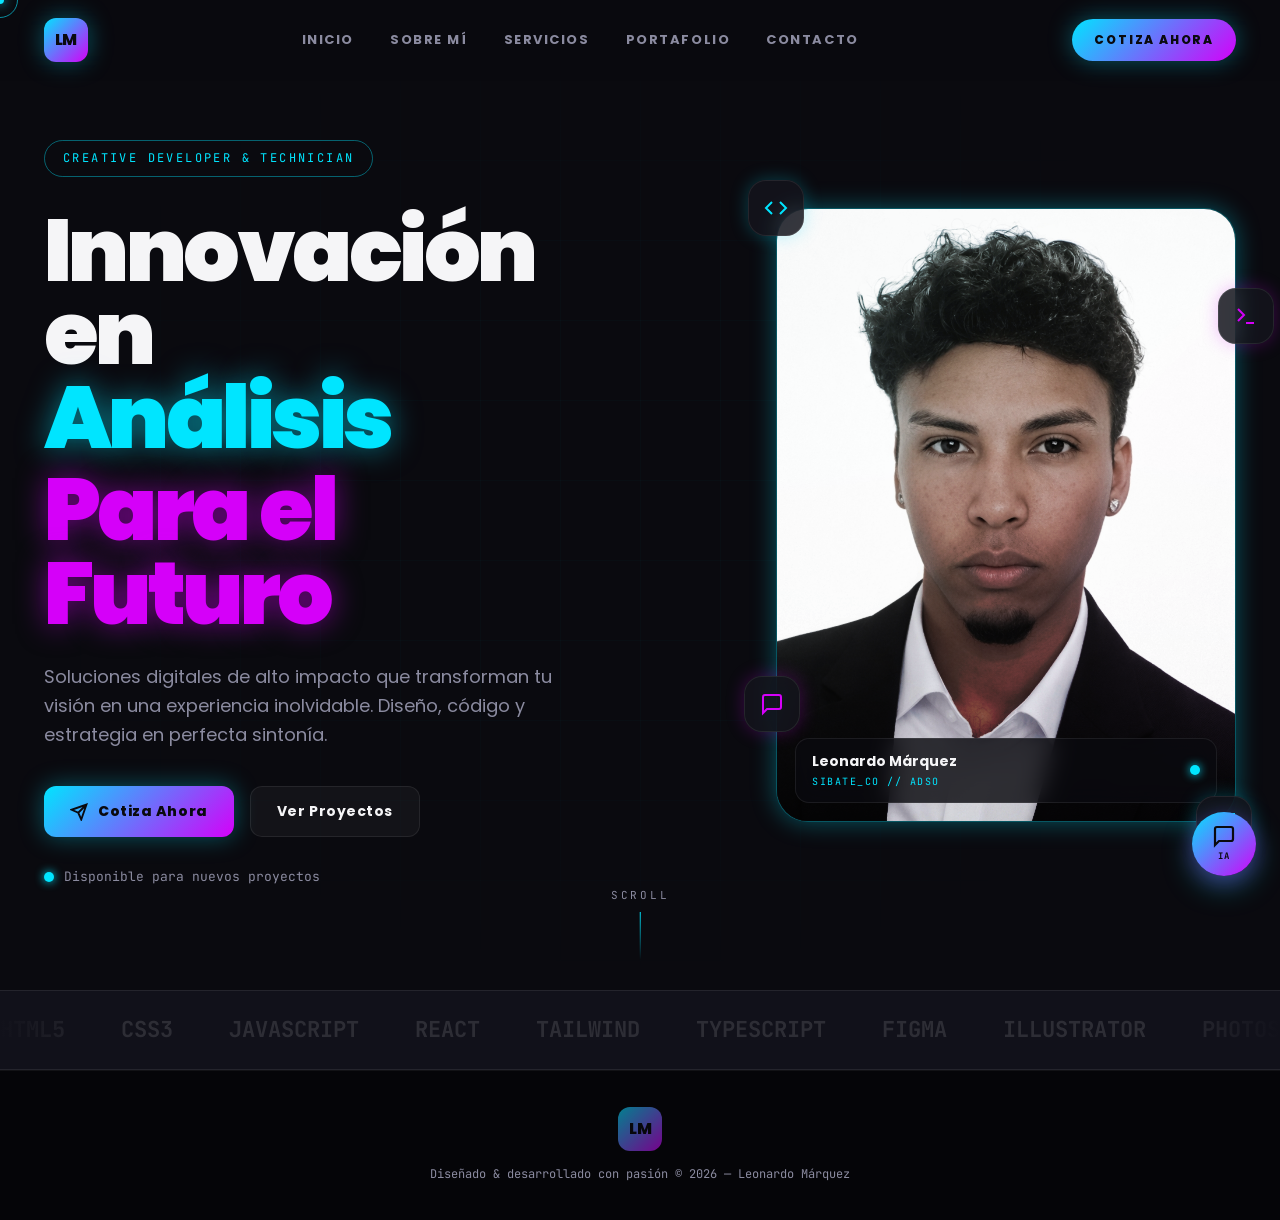
==== commit b43ca358: "Update index.html" ====
--- a/index.html
+++ b/index.html
@@ -4,7 +4,7 @@
   <meta charset="UTF-8" />
   <meta name="viewport" content="width=device-width, initial-scale=1.0" />
   <meta name="description" content="Portafolio de Leonardo Márquez — Análisis y Desarrollo Software, Diseño Gráfico, Soporte Técnico." />
-  <title>Leonardo Márquez — Portafolio</title>
+  <title>Leonardo Márquez — Inicio</title>
 
   <link rel="preconnect" href="https://fonts.googleapis.com" />
   <link rel="preconnect" href="https://fonts.gstatic.com" crossorigin />
@@ -14,6 +14,19 @@
 </head>
 <body>
 
+  <!-- Animated cyber background (mobile-optimized) -->
+  <div class="site-bg" aria-hidden="true">
+    <div class="site-bg-grid"></div>
+    <div class="site-bg-orb orb-1"></div>
+    <div class="site-bg-orb orb-2"></div>
+    <div class="site-bg-orb orb-3"></div>
+    <div class="site-bg-particles">
+      <span></span><span></span><span></span><span></span><span></span>
+      <span></span><span></span><span></span><span></span><span></span>
+    </div>
+    <div class="site-bg-scan"></div>
+  </div>
+
   <!-- Custom Cursor -->
   <div class="cursor-dot" id="cursor-dot"></div>
   <div class="cursor-ring" id="cursor-ring"></div>
@@ -24,17 +37,17 @@
   <!-- Navigation -->
   <header class="nav" id="nav">
     <div class="nav-inner">
-      <a href="#inicio" class="nav-logo">LM</a>
+      <a href="index.html" class="nav-logo">LM</a>
 
       <nav class="nav-links" id="nav-links">
-        <a href="#inicio">INICIO</a>
-        <a href="#about">SOBRE MÍ</a>
-        <a href="#services">SERVICIOS</a>
-        <a href="#portfolio">PORTAFOLIO</a>
-        <a href="#contact">CONTACTO</a>
+        <a href="index.html" class="active">INICIO</a>
+        <a href="sobre-mi.html">SOBRE MÍ</a>
+        <a href="servicios.html">SERVICIOS</a>
+        <a href="portafolio.html">PORTAFOLIO</a>
+        <a href="contacto.html">CONTACTO</a>
       </nav>
 
-      <a href="#contact" class="btn btn-cta">COTIZA AHORA</a>
+      <a href="contacto.html" class="btn btn-cta">COTIZA AHORA</a>
 
       <button class="nav-toggle" id="nav-toggle" aria-label="Menú">
         <span></span><span></span><span></span>
@@ -44,8 +57,7 @@
 
   <main>
 
-    <!-- HERO -->
-    <section id="inicio" class="hero">
+<section id="inicio" class="hero">
       <div class="hero-grid"></div>
 
       <div class="container hero-inner">
@@ -63,11 +75,11 @@
           </p>
 
           <div class="hero-actions">
-            <a href="#contact" class="btn btn-primary">
+            <a href="contacto.html" class="btn btn-primary">
               <svg viewBox="0 0 24 24" fill="none" stroke="currentColor" stroke-width="2.5"><path d="M22 2L11 13M22 2l-7 20-4-9-9-4 20-7z"/></svg>
               Cotiza Ahora
             </a>
-            <a href="#portfolio" class="btn btn-ghost">Ver Proyectos</a>
+            <a href="portafolio.html" class="btn btn-ghost">Ver Proyectos</a>
           </div>
 
           <div class="hero-status">
@@ -124,408 +136,18 @@
       </div>
     </section>
 
-    <!-- MARQUEE -->
+<!-- MARQUEE -->
     <section class="marquee">
       <div class="marquee-track">
         <span>HTML5</span><span>CSS3</span><span>JAVASCRIPT</span><span>REACT</span><span>TAILWIND</span><span>TYPESCRIPT</span><span>FIGMA</span><span>ILLUSTRATOR</span><span>PHOTOSHOP</span><span>NODE.JS</span><span>LINUX</span><span>DOCKER</span><span>NGINX</span><span>GIT</span>
         <span>HTML5</span><span>CSS3</span><span>JAVASCRIPT</span><span>REACT</span><span>TAILWIND</span><span>TYPESCRIPT</span><span>FIGMA</span><span>ILLUSTRATOR</span><span>PHOTOSHOP</span><span>NODE.JS</span><span>LINUX</span><span>DOCKER</span><span>NGINX</span><span>GIT</span>
       </div>
     </section>
-
-    <!-- ABOUT -->
-    <section id="about" class="about section">
-      <div class="container">
-        <div class="section-header reveal">
-          <div class="section-sub">CONOCE_AL_CREADOR</div>
-          <h2 class="section-title">Sobre Mí</h2>
-          <div class="section-bar"></div>
-        </div>
-
-       
-
-          <div class="about-content reveal">
-            <h3 class="about-headline">
-              Diseño con <span class="text-magenta">propósito</span>.<br/>
-              Desarrollo con <span class="text-cyan">precisión</span>.
-            </h3>
-
-            <p class="about-desc">
-              Soy un perfil híbrido que fusiona el ojo crítico del diseño con la lógica implacable de la ingeniería de software. No solo hago que las cosas se vean bien; construyo sistemas que funcionan de manera impecable y escalan con tu negocio.
-            </p>
-
-            <div class="pillars">
-              <div class="pillar">
-                <div class="pillar-icon cyan">
-                  <svg viewBox="0 0 24 24" fill="none" stroke="currentColor" stroke-width="2"><polyline points="16 18 22 12 16 6"/><polyline points="8 6 2 12 8 18"/></svg>
-                </div>
-                <div>
-                  <h4>Estudiante en Análisis y Desarrollo</h4>
-                  <p>Especialización en programación y desarrollo de software con enfoque en escalabilidad.</p>
-                </div>
-              </div>
-
-              <div class="pillar">
-                <div class="pillar-icon magenta">
-                  <svg viewBox="0 0 24 24" fill="none" stroke="currentColor" stroke-width="2"><circle cx="13.5" cy="6.5" r=".5"/><circle cx="17.5" cy="10.5" r=".5"/><circle cx="8.5" cy="7.5" r=".5"/><circle cx="6.5" cy="12.5" r=".5"/><path d="M12 2C6.5 2 2 6.5 2 12s4.5 10 10 10c.926 0 1.648-.746 1.648-1.688 0-.437-.18-.835-.437-1.125-.29-.289-.438-.652-.438-1.125a1.64 1.64 0 0 1 1.668-1.668h1.996c3.051 0 5.555-2.503 5.555-5.554C21.965 6.012 17.461 2 12 2z"/></svg>
-                </div>
-                <div>
-                  <h4>Diseñador Gráfico</h4>
-                  <p>Identidades visuales, branding de alto impacto y diseño de interfaces que convierten.</p>
-                </div>
-              </div>
-
-              <div class="pillar">
-                <div class="pillar-icon cyan">
-                  <svg viewBox="0 0 24 24" fill="none" stroke="currentColor" stroke-width="2"><rect x="2" y="2" width="20" height="8" rx="2"/><rect x="2" y="14" width="20" height="8" rx="2"/><line x1="6" y1="6" x2="6.01" y2="6"/><line x1="6" y1="18" x2="6.01" y2="18"/></svg>
-                </div>
-                <div>
-                  <h4>Soporte Técnico</h4>
-                  <p>Redes, hosting, mantenimiento proactivo y soluciones informáticas robustas.</p>
-                </div>
-              </div>
-            </div>
-          </div>
-        </div>
-      </div>
-    </section>
-
-    <!-- SERVICES -->
-    <section id="services" class="services section">
-      <img src="images/decor-cyborg.jpg" alt="" aria-hidden="true" class="decor decor-right" />
-      <img src="images/decor-wireframe.jpg" alt="" aria-hidden="true" class="decor decor-left" />
-
-      <div class="container">
-        <div class="section-header reveal">
-          <div class="section-sub">SOLUCIONES_TECNOLÓGICAS</div>
-          <h2 class="section-title">Servicios</h2>
-          <div class="section-bar"></div>
-        </div>
-
-        <div class="services-grid">
-          <article class="service-card tilt reveal">
-            <div class="service-icon cyan">
-              <svg viewBox="0 0 24 24" fill="none" stroke="currentColor" stroke-width="2"><path d="M12 19l7-7 3 3-7 7-3-3z"/><path d="M18 13l-1.5-7.5L2 2l3.5 14.5L13 18l5-5z"/><path d="M2 2l7.586 7.586"/><circle cx="11" cy="11" r="2"/></svg>
-            </div>
-            <h3>Diseño Gráfico</h3>
-            <p>Identidad corporativa, diseño editorial, contenido para redes sociales y branding integral que destaca.</p>
-            <ul>
-              <li>Logos e identidad visual</li>
-              <li>Material para redes sociales</li>
-              <li>Diseño editorial y print</li>
-            </ul>
-          </article>
-
-          <article class="service-card tilt reveal">
-            <div class="service-icon magenta">
-              <svg viewBox="0 0 24 24" fill="none" stroke="currentColor" stroke-width="2"><rect x="3" y="3" width="18" height="18" rx="2"/><line x1="3" y1="9" x2="21" y2="9"/><line x1="9" y1="21" x2="9" y2="9"/></svg>
-            </div>
-            <h3>Desarrollo Web</h3>
-            <p>Interfaces UI/UX intuitivas, maquetación perfecta, animaciones fluidas y experiencias de alto rendimiento.</p>
-            <ul>
-              <li>Diseño y desarrollo UI/UX</li>
-              <li>Arquitectura Frontend moderna</li>
-              <li>Animaciones interactivas</li>
-            </ul>
-          </article>
-
-          <article class="service-card tilt reveal">
-            <div class="service-icon cyan">
-              <svg viewBox="0 0 24 24" fill="none" stroke="currentColor" stroke-width="2"><rect x="2" y="2" width="20" height="8" rx="2"/><rect x="2" y="14" width="20" height="8" rx="2"/><line x1="6" y1="6" x2="6.01" y2="6"/><line x1="6" y1="18" x2="6.01" y2="18"/></svg>
-            </div>
-            <h3>Soporte &amp; Sistemas</h3>
-            <p>Configuración de infraestructura, administración de redes, seguridad robusta y mantenimiento continuo.</p>
-            <ul>
-              <li>Hosting y Cloud servers</li>
-              <li>Seguridad informática</li>
-              <li>Mantenimiento preventivo</li>
-            </ul>
-          </article>
-        </div>
-      </div>
-    </section>
-
-    <!-- STATS -->
-    <section class="stats">
-      <div class="container">
-        <div class="stats-grid">
-          <div class="stat-card reveal">
-            <div class="stat-num text-cyan" data-counter="5" data-suffix="+">0+</div>
-            <div class="stat-label">Proyectos Realizados</div>
-          </div>
-          <div class="stat-card reveal">
-            <div class="stat-num text-magenta" data-counter="8" data-suffix="+">0+</div>
-            <div class="stat-label">Tecnologías</div>
-          </div>
-          <div class="stat-card reveal">
-            <div class="stat-num text-cyan" data-counter="100" data-suffix="%">0%</div>
-            <div class="stat-label">Compromiso</div>
-          </div>
-          <div class="stat-card reveal">
-            <div class="stat-num text-magenta">24/7</div>
-            <div class="stat-label">Disponibilidad</div>
-          </div>
-        </div>
-      </div>
-    </section>
-
-    <!-- EXPERIENCE / EDUCATION -->
-    <section id="experience" class="experience section">
-      <div class="container">
-        <div class="section-header reveal">
-          <div class="section-sub">EXPERIENCIA_Y_EDUCACIÓN</div>
-          <h2 class="section-title">Mi Trayectoria</h2>
-          <div class="section-bar"></div>
-        </div>
-
-        <div class="timeline-grid">
-
-          <div class="timeline-col reveal">
-            <div class="timeline-head">
-              <div class="timeline-icon cyan">
-                <svg viewBox="0 0 24 24" fill="none" stroke="currentColor" stroke-width="2"><path d="M2 3h6a4 4 0 0 1 4 4v14a3 3 0 0 0-3-3H2zM22 3h-6a4 4 0 0 0-4 4v14a3 3 0 0 1 3-3h7z"/></svg>
-              </div>
-              <h3>Educación</h3>
-            </div>
-            <div class="timeline cyan-line">
-              <article class="timeline-item">
-                <span class="timeline-dot active-cyan"></span>
-                <div class="timeline-card">
-                  <div class="timeline-row">
-                    <h4>Análisis y Desarrollo de Software</h4>
-                    <span class="badge cyan">EN CURSO</span>
-                  </div>
-                  <p class="muted mono">@ SENA</p>
-                  <p>Especialización integral en programación, modelado de bases de datos, arquitectura web y análisis de sistemas empresariales.</p>
-                </div>
-              </article>
-              <article class="timeline-item">
-                <span class="timeline-dot"></span>
-                <div class="timeline-card">
-                  <h4>Diseño Gráfico &amp; Web</h4>
-                  <p class="muted mono">Cursos Especializados</p>
-                  <p>Dominio avanzado de Adobe Creative Suite, metodologías UI/UX, prototipado en Figma y maquetación web responsiva.</p>
-                </div>
-              </article>
-              <article class="timeline-item">
-                <span class="timeline-dot"></span>
-                <div class="timeline-card">
-                  <h4>Certificaciones Técnicas</h4>
-                  <p class="muted mono">En Desarrollo</p>
-                  <p>Administración Linux, configuración de redes estructuradas y fundamentos de seguridad informática.</p>
-                </div>
-              </article>
-            </div>
-          </div>
-
-          <div class="timeline-col reveal">
-            <div class="timeline-head">
-              <div class="timeline-icon magenta">
-                <svg viewBox="0 0 24 24" fill="none" stroke="currentColor" stroke-width="2"><rect x="2" y="7" width="20" height="14" rx="2"/><path d="M16 21V5a2 2 0 0 0-2-2h-4a2 2 0 0 0-2 2v16"/></svg>
-              </div>
-              <h3>Experiencia</h3>
-            </div>
-            <div class="timeline magenta-line">
-              <article class="timeline-item">
-                <span class="timeline-dot active-magenta"></span>
-                <div class="timeline-card">
-                  <div class="timeline-row">
-                    <h4>Diseño Gráfico Freelance</h4>
-                    <span class="badge magenta">2021 - HOY</span>
-                  </div>
-                  <p>Creación de identidades visuales memorables, diseño de logotipos corporativos y dirección de arte para campañas en redes sociales.</p>
-                </div>
-              </article>
-              <article class="timeline-item">
-                <span class="timeline-dot"></span>
-                <div class="timeline-card">
-                  <div class="timeline-row">
-                    <h4>Soporte Técnico Remoto</h4>
-                    <span class="badge muted-badge">2022 - HOY</span>
-                  </div>
-                  <p>Mantenimiento preventivo de sistemas, despliegue de servidores hosting, resolución de incidencias y soporte técnico a usuarios finales.</p>
-                </div>
-              </article>
-              <article class="timeline-item">
-                <span class="timeline-dot"></span>
-                <div class="timeline-card">
-                  <div class="timeline-row">
-                    <h4>Desarrollo Web Proyectos</h4>
-                    <span class="badge muted-badge">2023 - HOY</span>
-                  </div>
-                  <p>Implementación de landing pages de alta conversión, plataformas de e-commerce y aplicaciones web interactivas con React y Tailwind.</p>
-                </div>
-              </article>
-            </div>
-          </div>
-
-        </div>
-      </div>
-    </section>
-
-    <!-- PORTFOLIO -->
-    <section id="portfolio" class="portfolio section">
-      <div class="container">
-        <div class="section-header reveal">
-          <div class="section-sub">PROYECTOS_DESTACADOS</div>
-          <h2 class="section-title">Portafolio</h2>
-          <div class="section-bar"></div>
-        </div>
-
-        <div class="filters" id="filters">
-          <button class="filter active" data-filter="Todos">Todos</button>
-          <button class="filter" data-filter="Diseño">Diseño</button>
-          <button class="filter" data-filter="Desarrollo">Desarrollo</button>
-          <button class="filter" data-filter="Sistemas">Sistemas</button>
-        </div>
-
-        <div class="projects-grid" id="projects-grid"></div>
-      </div>
-
-      <!-- Project Modal -->
-      <div class="modal" id="project-modal" aria-hidden="true">
-        <div class="modal-backdrop" data-modal-close></div>
-        <div class="modal-content">
-          <button class="modal-close" data-modal-close aria-label="Cerrar">×</button>
-          <div class="modal-image"><img id="modal-img" src="" alt=""/></div>
-          <div class="modal-body">
-            <span class="badge" id="modal-badge"></span>
-            <h3 id="modal-title"></h3>
-            <p id="modal-desc"></p>
-            <div class="modal-tags-block">
-              <h5>STACK TECNOLÓGICO</h5>
-              <div class="modal-tags" id="modal-tags"></div>
-            </div>
-          </div>
-        </div>
-      </div>
-    </section>
-
-    <!-- SKILLS -->
-    <section id="skills" class="skills section">
-      <div class="container">
-        <div class="section-header reveal">
-          <div class="section-sub">ARSENAL_TÉCNICO</div>
-          <h2 class="section-title">Habilidades</h2>
-          <div class="section-bar"></div>
-        </div>
-
-        <div class="skills-grid">
-          <div class="skill-cat reveal">
-            <h3 class="cat-title text-cyan"><span class="cat-line"></span>Diseño</h3>
-            <div class="skill-list">
-              <div class="skill" data-level="95"><div class="skill-row"><span>Adobe Illustrator</span><span class="skill-pct text-cyan">0%</span></div><div class="skill-bar"><div class="skill-fill cyan"></div></div></div>
-              <div class="skill" data-level="90"><div class="skill-row"><span>Photoshop</span><span class="skill-pct text-cyan">0%</span></div><div class="skill-bar"><div class="skill-fill cyan"></div></div></div>
-              <div class="skill" data-level="88"><div class="skill-row"><span>Identidad Visual</span><span class="skill-pct text-cyan">0%</span></div><div class="skill-bar"><div class="skill-fill cyan"></div></div></div>
-              <div class="skill" data-level="85"><div class="skill-row"><span>Social Media Design</span><span class="skill-pct text-cyan">0%</span></div><div class="skill-bar"><div class="skill-fill cyan"></div></div></div>
-            </div>
-          </div>
-
-          <div class="skill-cat reveal">
-            <h3 class="cat-title text-magenta"><span class="cat-line"></span>Desarrollo</h3>
-            <div class="skill-list">
-              <div class="skill" data-level="92"><div class="skill-row"><span>HTML/CSS</span><span class="skill-pct text-magenta">0%</span></div><div class="skill-bar"><div class="skill-fill magenta"></div></div></div>
-              <div class="skill" data-level="80"><div class="skill-row"><span>JavaScript</span><span class="skill-pct text-magenta">0%</span></div><div class="skill-bar"><div class="skill-fill magenta"></div></div></div>
-              <div class="skill" data-level="85"><div class="skill-row"><span>UI/UX Design</span><span class="skill-pct text-magenta">0%</span></div><div class="skill-bar"><div class="skill-fill magenta"></div></div></div>
-              <div class="skill" data-level="78"><div class="skill-row"><span>Animaciones CSS</span><span class="skill-pct text-magenta">0%</span></div><div class="skill-bar"><div class="skill-fill magenta"></div></div></div>
-            </div>
-          </div>
-
-          <div class="skill-cat reveal">
-            <h3 class="cat-title text-cyan"><span class="cat-line"></span>Sistemas</h3>
-            <div class="skill-list">
-              <div class="skill" data-level="88"><div class="skill-row"><span>Redes &amp; Seguridad</span><span class="skill-pct text-cyan">0%</span></div><div class="skill-bar"><div class="skill-fill cyan"></div></div></div>
-              <div class="skill" data-level="82"><div class="skill-row"><span>Linux/Windows Server</span><span class="skill-pct text-cyan">0%</span></div><div class="skill-bar"><div class="skill-fill cyan"></div></div></div>
-              <div class="skill" data-level="90"><div class="skill-row"><span>Hosting &amp; DNS</span><span class="skill-pct text-cyan">0%</span></div><div class="skill-bar"><div class="skill-fill cyan"></div></div></div>
-              <div class="skill" data-level="85"><div class="skill-row"><span>Mantenimiento</span><span class="skill-pct text-cyan">0%</span></div><div class="skill-bar"><div class="skill-fill cyan"></div></div></div>
-            </div>
-          </div>
-        </div>
-
-        <div class="tools reveal">
-          <span>Illustrator</span><span>Photoshop</span><span>Figma</span><span>After Effects</span><span>VS Code</span><span>HTML5</span><span>CSS3</span><span>JavaScript</span><span>Tailwind</span><span>Git</span><span>Linux</span><span>Docker</span><span>Nginx</span><span>WordPress</span><span>Canva</span><span>Premiere Pro</span>
-        </div>
-      </div>
-    </section>
-
-    <!-- CONTACT -->
-    <section id="contact" class="contact section">
-      <div class="container">
-        <div class="section-header reveal">
-          <div class="section-sub">INICIAR_CONEXIÓN</div>
-          <h2 class="section-title">Contáctame</h2>
-          <div class="section-bar"></div>
-        </div>
-        <p class="contact-lead reveal">¿Tienes un proyecto en mente? Hablemos de cómo podemos hacerlo realidad.</p>
-
-        
-
-           
-
-          <form class="contact-form reveal" id="contact-form" action="https://formsubmit.co/lumar.321456@gmail.com" method="POST" novalidate>
-            <div class="glow-tl"></div>
-            <div class="glow-br"></div>
-
-            <!-- FormSubmit config: notifica al cliente y a Leonardo -->
-            <input type="hidden" name="_subject" value="Nueva solicitud de servicio — Portafolio Leonardo Márquez"/>
-            <input type="hidden" name="_template" value="table"/>
-            <input type="hidden" name="_captcha" value="false"/>
-            <input type="hidden" name="_autoresponse" id="autoresponse-field" value=""/>
-            <input type="hidden" name="_replyto" id="replyto-field" value=""/>
-            <input type="hidden" name="_cc" id="cc-field" value=""/>
-            <input type="text" name="_honey" style="display:none" tabindex="-1" autocomplete="off"/>
-
-            <div class="form-row">
-              <div class="form-field">
-                <label for="name">Nombre</label>
-                <input type="text" id="name" name="name" placeholder="Tu nombre" required minlength="2"/>
-                <span class="form-error" id="err-name"></span>
-              </div>
-              <div class="form-field">
-                <label for="email">Email</label>
-                <input type="email" id="email" name="email" placeholder="tu@email.com" required/>
-                <span class="form-error" id="err-email"></span>
-              </div>
-            </div>
-
-            <div class="form-field">
-              <label for="service">Servicio de Interés</label>
-              <select id="service" name="service" required>
-                <option value="" disabled selected>Selecciona un servicio</option>
-                <option value="design">Diseño Gráfico</option>
-                <option value="web">Desarrollo Web</option>
-                <option value="support">Soporte Técnico</option>
-                <option value="consulting">Consultoría Integral</option>
-                <option value="other">Otro</option>
-              </select>
-              <span class="form-error" id="err-service"></span>
-            </div>
-
-            <div class="form-field">
-              <label for="message">Mensaje</label>
-              <textarea id="message" name="message" placeholder="Cuéntame sobre tu proyecto..." required minlength="10" rows="6"></textarea>
-              <span class="form-error" id="err-message"></span>
-            </div>
-
-            <button type="submit" class="btn btn-primary btn-block" id="submit-btn">
-              <span class="btn-text">ENVIAR POR WHATSAPP + EMAIL</span>
-              <svg viewBox="0 0 24 24" fill="none" stroke="currentColor" stroke-width="2.5"><path d="M22 2L11 13M22 2l-7 20-4-9-9-4 20-7z"/></svg>
-            </button>
-          </form>
-        </div>
-      </div>
-    </section>
-
   </main>
 
-  <!-- MAP -->
-  <section class="map">
-    <iframe
-      src="https://www.google.com/maps/embed?pb=!1m18!1m12!1m3!1d63640.40798150495!2d-74.29851600788775!3d4.492580718538743!2m3!1f0!2f0!3f0!3m2!1i1024!2i768!4f13.1!3m3!1m2!1s0x8e3fa0d8299ef87b%3A0x6739eeb020a67d71!2sSibat%C3%A9%2C%20Cundinamarca%2C%20Colombia!5e0!3m2!1sen!2sus!4v1700000000000!5m2!1sen!2sus"
-      width="100%" height="100%" style="border:0" allowfullscreen loading="lazy" referrerpolicy="no-referrer-when-downgrade"></iframe>
-    <div class="map-overlay"></div>
-  </section>
-
-  <!-- FOOTER -->
+
+
+<!-- FOOTER -->
   <footer class="footer">
     <div class="container">
       <div class="footer-logo">LM</div>
@@ -533,13 +155,13 @@
     </div>
   </footer>
 
-  <!-- TOAST -->
+<!-- TOAST -->
   <div class="toast" id="toast">
     <div class="toast-title">¡Mensaje enviado con éxito!</div>
     <div class="toast-desc">Me pondré en contacto contigo muy pronto.</div>
   </div>
 
-  <!-- AI CHAT WIDGET -->
+<!-- AI CHAT WIDGET -->
   <button class="chat-fab" id="chat-fab" aria-label="Abrir asistente">
     <svg viewBox="0 0 24 24" fill="none" stroke="currentColor" stroke-width="2.2">
       <path d="M21 15a2 2 0 0 1-2 2H7l-4 4V5a2 2 0 0 1 2-2h14a2 2 0 0 1 2 2z"/>
@@ -570,7 +192,7 @@
     </form>
   </aside>
 
-  <style>
+<style>
     /* Chat widget — estilos propios, no afectan al resto */
     .chat-fab{position:fixed;bottom:24px;right:24px;z-index:9998;width:64px;height:64px;border-radius:50%;border:0;cursor:pointer;background:linear-gradient(135deg,#00e5ff,#d500f9);color:#0a0a0f;display:flex;flex-direction:column;align-items:center;justify-content:center;gap:0;box-shadow:0 10px 30px rgba(0,229,255,.35),0 6px 20px rgba(213,0,249,.3);transition:transform .2s ease,opacity .2s ease;font-family:'JetBrains Mono',monospace}
     .chat-fab svg{width:24px;height:24px}
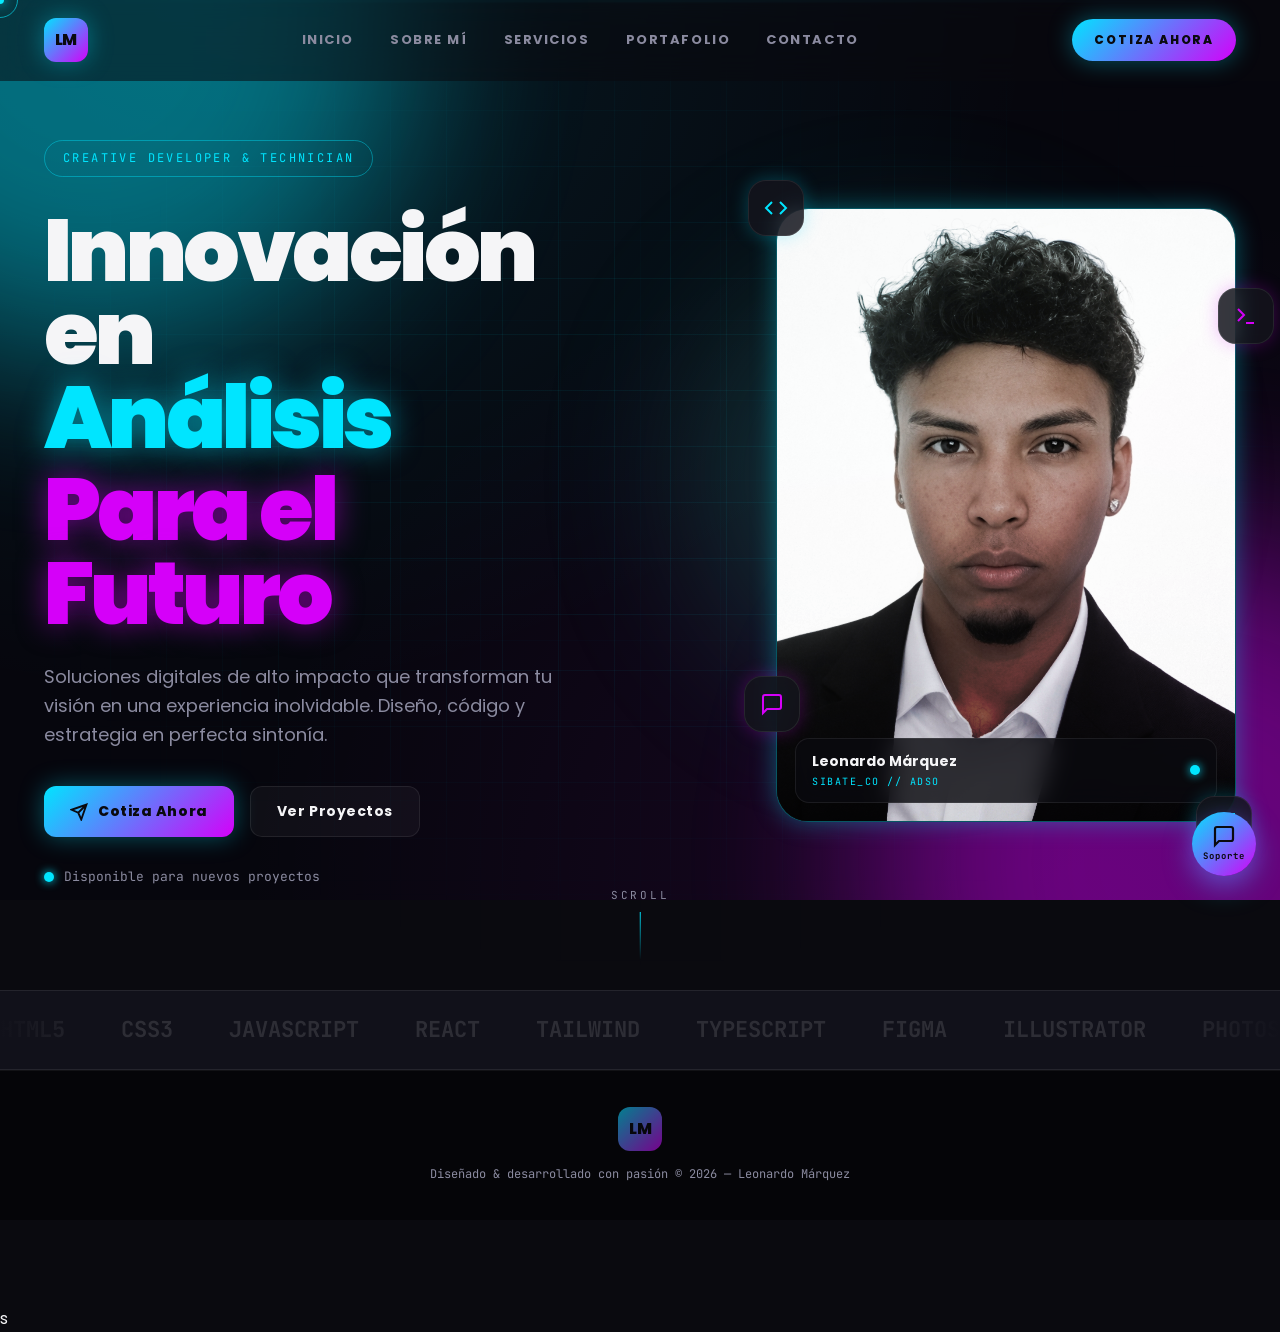
==== commit f72364f9: "Update index.html" ====
--- a/index.html
+++ b/index.html
@@ -166,7 +166,7 @@
     <svg viewBox="0 0 24 24" fill="none" stroke="currentColor" stroke-width="2.2">
       <path d="M21 15a2 2 0 0 1-2 2H7l-4 4V5a2 2 0 0 1 2-2h14a2 2 0 0 1 2 2z"/>
     </svg>
-    <span class="chat-fab-label">IA</span>
+    <span class="chat-fab-label">Soporte</span>
   </button>
 
   <aside class="chat-window" id="chat-window" aria-hidden="true">
@@ -174,7 +174,7 @@
       <div class="chat-header-left">
         <div class="chat-avatar">LM</div>
         <div>
-          <div class="chat-title">Asistente IA</div>
+          <div class="chat-title">Soporte</div>
           <div class="chat-status"><span class="dot"></span> En línea</div>
         </div>
       </div>
@@ -242,3 +242,4 @@
   <script src="js/main.js"></script>
 </body>
 </html>
+s
--- a/css/style.css
+++ b/css/style.css
@@ -44,6 +44,15 @@
 /* ---------- Layout ---------- */
 .container { max-width: 1240px; margin: 0 auto; padding: 0 24px; }
 .section   { padding: 96px 0; position: relative; }
+
+@media (max-width: 600px) {
+  .container { padding: 0 16px; }
+  .section   { padding: 64px 0; }
+}
+@media (max-width: 380px) {
+  .container { padding: 0 12px; }
+  .section   { padding: 52px 0; }
+}
 
 .text-cyan    { color: var(--cyan); }
 .text-magenta { color: var(--magenta); }
@@ -168,6 +177,7 @@
 
 /* ---------- Section header ---------- */
 .section-header { text-align: center; margin-bottom: 64px; }
+@media (max-width: 600px) { .section-header { margin-bottom: 40px; } }
 .section-sub {
   display: inline-block; font-family: var(--font-mono); font-size: 12px;
   color: var(--cyan); letter-spacing: .25em; margin-bottom: 16px;
@@ -196,6 +206,10 @@
   transition: opacity .8s ease, transform .8s ease;
 }
 .reveal.in-view { opacity: 1; transform: translateY(0); }
+/* On mobile: gentler reveal — less distance, slightly faster */
+@media (max-width: 720px) {
+  .reveal { transform: translateY(16px); transition: opacity .6s ease, transform .6s ease; }
+}
 @media (prefers-reduced-motion: reduce) {
   .reveal { opacity: 1; transform: none; }
   *, *::before, *::after { animation-duration: .01ms !important; transition-duration: .01ms !important; }
@@ -320,10 +334,26 @@
 }
 
 @media (max-width: 900px) {
-  .hero { padding: 110px 0 60px; min-height: auto; }
-  .hero-inner { grid-template-columns: 1fr; gap: 60px; }
-  .hero-visual { max-width: 320px; margin: 0 auto; }
+  .hero { padding: 100px 0 60px; min-height: auto; }
+  .hero-inner { grid-template-columns: 1fr; gap: 40px; }
+  .hero-visual { max-width: 280px; margin: 0 auto; }
   .hero-scroll { display: none; }
+  /* Float icons overflow the visual frame on small screens — hide them */
+  .float-icon { display: none; }
+}
+@media (max-width: 600px) {
+  .hero { padding: 88px 0 48px; }
+  .hero-inner { gap: 32px; }
+  .hero-visual { max-width: 240px; }
+  .hero-badge { font-size: 10px; padding: 6px 12px; margin-bottom: 20px; }
+  .hero-title { font-size: clamp(36px, 11vw, 60px); }
+  .hero-desc { font-size: 15px; margin: 18px 0 24px; }
+  .hero-actions { gap: 12px; }
+  .hero-actions .btn { padding: 12px 20px; font-size: 13px; }
+}
+@media (max-width: 380px) {
+  .hero-visual { max-width: 200px; }
+  .hero-title { font-size: clamp(32px, 12vw, 52px); }
 }
 
 /* =========================================================
@@ -350,6 +380,10 @@
 .marquee-track span { transition: color .3s; }
 .marquee-track span:hover { color: var(--cyan); }
 @keyframes scrollX { to { transform: translateX(-50%); } }
+/* Slow down marquee on mobile for readability and performance */
+@media (max-width: 720px) {
+  .marquee-track { animation-duration: 65s; font-size: 18px; gap: 36px; }
+}
 
 /* =========================================================
    ABOUT
@@ -419,8 +453,20 @@
 .pillar p { color: var(--muted); font-size: 14px; }
 
 @media (max-width: 900px) {
-  .about-grid { grid-template-columns: 1fr; gap: 50px; }
-  .about-photo { max-width: 320px; }
+  .about-grid { grid-template-columns: 1fr; gap: 40px; }
+  .about-photo { max-width: 280px; }
+}
+@media (max-width: 600px) {
+  .about-photo { max-width: 240px; }
+  .about-desc { font-size: 15px; }
+  .pillar { padding: 16px; gap: 14px; }
+  .pillar h4 { font-size: 15px; }
+  .pillar-icon { width: 44px; height: 44px; border-radius: 12px; }
+}
+/* Disable slide transform on hover for touch devices */
+@media (hover: none) {
+  .pillar:hover { transform: none; }
+  .pillar:hover h4 { color: inherit; }
 }
 
 /* =========================================================
@@ -471,7 +517,16 @@
 .service-card:nth-child(2) li::before { background: var(--magenta); box-shadow: 0 0 6px var(--magenta); }
 
 @media (max-width: 900px) {
-  .services-grid { grid-template-columns: 1fr; }
+  .services-grid { grid-template-columns: 1fr; gap: 20px; }
+}
+@media (max-width: 600px) {
+  .service-card { padding: 24px 20px; border-radius: 18px; }
+  .service-icon { width: 52px; height: 52px; margin-bottom: 18px; }
+  .service-card h3 { font-size: 19px; }
+}
+/* Disable lift on touch */
+@media (hover: none) {
+  .service-card:hover { transform: none; }
 }
 
 /* =========================================================
@@ -493,7 +548,11 @@
 .stat-num.text-magenta { text-shadow: 0 0 20px rgba(213,0,249,.5); }
 .stat-label { font-family: var(--font-mono); font-size: 12px; color: var(--muted); letter-spacing: .15em; text-transform: uppercase; }
 
-@media (max-width: 700px) { .stats-grid { grid-template-columns: repeat(2, 1fr); } }
+@media (max-width: 700px) { .stats-grid { grid-template-columns: repeat(2, 1fr); gap: 14px; } }
+@media (max-width: 600px) {
+  .stats { padding: 48px 0; }
+  .stat-card { padding: 24px 14px; border-radius: 18px; }
+}
 
 /* =========================================================
    EXPERIENCE / TIMELINE
@@ -543,7 +602,19 @@
 .badge.muted-badge { background: rgba(255,255,255,.05); color: var(--muted); }
 
 @media (max-width: 900px) {
-  .timeline-grid { grid-template-columns: 1fr; gap: 50px; }
+  .timeline-grid { grid-template-columns: 1fr; gap: 40px; }
+}
+@media (max-width: 600px) {
+  .timeline-grid { gap: 32px; }
+  .timeline-head { gap: 14px; margin-bottom: 28px; }
+  .timeline-head h3 { font-size: 20px; }
+  .timeline-icon { width: 48px; height: 48px; border-radius: 12px; }
+  .timeline-card { padding: 16px; }
+  .timeline-card h4 { font-size: 15px; }
+}
+/* No hover lift on touch */
+@media (hover: none) {
+  .cyan-line .timeline-card:hover, .magenta-line .timeline-card:hover { transform: none; }
 }
 
 /* =========================================================
@@ -615,8 +686,17 @@
   border: 1px solid var(--border);
 }
 
-@media (max-width: 1000px) { .projects-grid { grid-template-columns: repeat(2, 1fr); } }
-@media (max-width: 700px)  { .projects-grid { grid-template-columns: 1fr; } }
+@media (max-width: 1000px) { .projects-grid { grid-template-columns: repeat(2, 1fr); gap: 20px; } }
+@media (max-width: 700px)  { .projects-grid { grid-template-columns: 1fr; gap: 16px; } }
+@media (max-width: 600px) {
+  .project-body { padding: 18px; }
+  .project-body h3 { font-size: 17px; }
+  .filters { gap: 8px; margin-bottom: 40px; }
+  .filter { padding: 8px 16px; font-size: 12px; }
+}
+@media (hover: none) {
+  .project-card:hover { transform: none; }
+}
 
 /* Modal */
 .modal {
@@ -659,6 +739,13 @@
 .modal-body .badge { display: inline-block; margin-bottom: 16px; }
 .modal-body h3 { font-size: 36px; margin-bottom: 14px; font-weight: 900; letter-spacing: -.02em; }
 .modal-body > p { color: var(--muted); font-size: 16px; line-height: 1.7; margin-bottom: 28px; max-width: 640px; }
+@media (max-width: 600px) {
+  .modal { padding: 12px; }
+  .modal-content { border-radius: 20px; max-height: 95vh; }
+  .modal-body { padding: 20px; margin-top: -40px; }
+  .modal-body h3 { font-size: 24px; }
+  .modal-image { aspect-ratio: 16/9; }
+}
 .modal-tags-block { padding-top: 24px; border-top: 1px solid var(--border); }
 .modal-tags-block h5 {
   font-family: var(--font-mono); font-size: 12px; letter-spacing: .15em;
@@ -722,7 +809,15 @@
   transform: translateY(-4px) scale(1.05);
 }
 
-@media (max-width: 1000px) { .skills-grid { grid-template-columns: 1fr; } }
+@media (max-width: 1000px) { .skills-grid { grid-template-columns: 1fr; gap: 20px; margin-bottom: 50px; } }
+@media (max-width: 600px) {
+  .skill-cat { padding: 24px 20px; border-radius: 18px; }
+  .cat-title { font-size: 15px; margin-bottom: 24px; }
+  .tools span { padding: 10px 16px; font-size: 12px; }
+}
+@media (hover: none) {
+  .tools span:hover { transform: none; }
+}
 
 /* =========================================================
    CONTACT
@@ -828,8 +923,23 @@
 #submit-btn { margin-top: 8px; }
 
 @media (max-width: 900px) {
-  .contact-grid { grid-template-columns: 1fr; }
-  .form-row { grid-template-columns: 1fr; gap: 22px; }
+  .contact-grid { grid-template-columns: 1fr; gap: 36px; }
+  .form-row { grid-template-columns: 1fr; gap: 0; }
+}
+@media (max-width: 600px) {
+  .contact-form { padding: 24px 18px; border-radius: 20px; }
+  .contact-mini { grid-template-columns: 1fr; }
+  .whatsapp-card { padding: 24px; border-radius: 20px; }
+  .whatsapp-card h4 { font-size: 18px; }
+  .form-field input, .form-field select, .form-field textarea {
+    padding: 14px 16px; font-size: 16px; /* prevent auto-zoom on iOS */
+  }
+  .form-field textarea { min-height: 110px; }
+  .btn-block { padding: 18px; font-size: 15px; }
+}
+@media (hover: none) {
+  .whatsapp-card:hover { transform: none; }
+  .mini-card:hover { transform: none; }
 }
 
 /* =========================================================
@@ -867,3 +977,444 @@
 .toast-title { font-weight: 700; color: var(--fg); margin-bottom: 4px; }
 .toast-desc  { color: var(--muted); font-size: 13px; }
 @media (max-width: 500px) { .toast { left: 16px; right: 16px; min-width: 0; } }
+
+
+/* === service-card-link styles === */
+a.price-card { text-decoration: none; color: inherit; cursor: pointer; }
+a.price-card:focus-visible { outline: 2px solid #00e5ff; outline-offset: 4px; }
+
+.price-card-image {
+  margin: -20px -18px 8px;
+  height: 130px;
+  overflow: hidden;
+  border-radius: 14px 14px 0 0;
+  position: relative;
+  background: #08080c;
+}
+.price-card-image::after {
+  content: '';
+  position: absolute; inset: 0;
+  background: linear-gradient(180deg, rgba(10,10,15,0) 40%, rgba(10,10,15,.85));
+  pointer-events: none;
+}
+.price-card-image img {
+  width: 100%; height: 100%;
+  object-fit: cover;
+  transition: transform .6s ease, filter .25s ease;
+  filter: saturate(.85) brightness(.75);
+}
+a.price-card:hover .price-card-image img {
+  transform: scale(1.06);
+  filter: saturate(1.1) brightness(.95);
+}
+a.price-card.cyan-glow .price-card-image::after {
+  background: linear-gradient(180deg, rgba(0,229,255,0) 35%, rgba(0,229,255,.18) 75%, rgba(10,10,15,.9));
+}
+a.price-card.magenta-glow .price-card-image::after {
+  background: linear-gradient(180deg, rgba(213,0,249,0) 35%, rgba(213,0,249,.18) 75%, rgba(10,10,15,.9));
+}
+
+.price-card-cta {
+  display: inline-flex;
+  align-items: center;
+  gap: 6px;
+  margin-top: 4px;
+  font-family: 'JetBrains Mono', monospace;
+  font-size: 11px;
+  letter-spacing: .8px;
+  text-transform: uppercase;
+  font-weight: 700;
+  color: #00e5ff;
+  opacity: .7;
+  transition: opacity .25s ease, transform .25s ease;
+}
+a.price-card.magenta-glow .price-card-cta { color: #d500f9; }
+a.price-card:hover .price-card-cta {
+  opacity: 1;
+  transform: translateX(4px);
+}
+
+/* Force the price-card to sit on top of decor images on the services page */
+.pricing-panel { position: relative; z-index: 2; }
+
+/* Pre-filled form highlight when arriving from a service link */
+#contact-form.prefilled {
+  animation: prefillFlash 2s ease;
+  box-shadow: 0 0 0 2px rgba(0,229,255,.6), 0 25px 60px rgba(0,229,255,.25), 0 25px 60px rgba(213,0,249,.18);
+}
+@keyframes prefillFlash {
+  0%   { box-shadow: 0 0 0 0   rgba(0,229,255,0); }
+  20%  { box-shadow: 0 0 0 2px rgba(0,229,255,.7), 0 25px 60px rgba(213,0,249,.25); }
+  100% { box-shadow: 0 0 0 0   rgba(0,229,255,0); }
+}
+
+@media (max-width: 600px) {
+  .price-card-image { height: 110px; margin: -16px -14px 8px; }
+}
+
+
+/* === pricing-v2 + about-photo-fix === */
+/* ---- Bigger, clearer pricing ---- */
+.price-card-prices {
+  display: flex;
+  flex-direction: column;
+  gap: 4px;
+  margin: 8px 0 12px;
+  padding: 12px 14px;
+  background: rgba(0, 229, 255, 0.06);
+  border: 1px solid rgba(0, 229, 255, 0.18);
+  border-radius: 10px;
+}
+a.price-card.magenta-glow .price-card-prices {
+  background: rgba(213, 0, 249, 0.07);
+  border-color: rgba(213, 0, 249, 0.22);
+}
+.price-card-prices .cop {
+  font-family: 'Poppins', sans-serif;
+  font-size: 19px;
+  font-weight: 800;
+  letter-spacing: .2px;
+  color: #00e5ff;
+  text-shadow: 0 0 14px rgba(0, 229, 255, 0.45);
+  line-height: 1.2;
+}
+a.price-card.magenta-glow .price-card-prices .cop {
+  color: #ff5cf0;
+  text-shadow: 0 0 14px rgba(213, 0, 249, 0.5);
+}
+.price-card-prices .usd {
+  font-family: 'JetBrains Mono', monospace;
+  font-size: 13px;
+  font-weight: 600;
+  color: #ffffff;
+  opacity: .85;
+  letter-spacing: .4px;
+}
+
+/* keep the title readable */
+.price-card-head h4 {
+  font-size: 16px;
+  line-height: 1.35;
+  color: #fff;
+  margin: 4px 0 0;
+}
+.price-note {
+  color: rgba(255,255,255,.72);
+  font-size: 12.5px;
+  line-height: 1.45;
+  margin: 0 0 4px;
+}
+
+/* ---- Sobre mí: ensure the photo is visible ---- */
+.about-photo.reveal { opacity: 1 !important; transform: none !important; }
+.photo-frame img {
+  display: block !important;
+  opacity: 1 !important;
+  background: #0d0d14;
+}
+.photo-overlay {
+  background: linear-gradient(180deg, transparent 55%, rgba(10,10,15,.55) 100%),
+              linear-gradient(135deg, rgba(0,229,255,.10), transparent 50%, rgba(213,0,249,.10)) !important;
+  mix-blend-mode: normal !important;
+  pointer-events: none;
+}
+
+/* ---- Mobile pricing tweaks ---- */
+@media (max-width: 600px) {
+  .price-card-prices .cop { font-size: 17px; }
+  .price-card-prices .usd { font-size: 12px; }
+}
+
+
+/* === v3: animated bg, video avatar, mobile, voice === */
+/* ================ Animated cyber background ================= */
+.site-bg {
+  position: fixed; inset: 0;
+  z-index: -2;
+  pointer-events: none;
+  overflow: hidden;
+  background:
+    radial-gradient(ellipse at 15% 0%, rgba(0,229,255,.10), transparent 55%),
+    radial-gradient(ellipse at 85% 100%, rgba(213,0,249,.10), transparent 55%),
+    #06060d;
+}
+.site-bg-grid {
+  position: absolute; inset: -2px;
+  background-image:
+    linear-gradient(rgba(0,229,255,.06) 1px, transparent 1px),
+    linear-gradient(90deg, rgba(0,229,255,.06) 1px, transparent 1px);
+  background-size: 56px 56px;
+  -webkit-mask-image: radial-gradient(ellipse at center, #000 25%, transparent 78%);
+          mask-image: radial-gradient(ellipse at center, #000 25%, transparent 78%);
+  animation: bg-grid-pan 28s linear infinite;
+}
+@keyframes bg-grid-pan {
+  0%   { transform: translate3d(0, 0, 0); }
+  100% { transform: translate3d(56px, 56px, 0); }
+}
+
+.site-bg-orb {
+  position: absolute;
+  width: 50vmax; height: 50vmax;
+  border-radius: 50%;
+  filter: blur(90px);
+  opacity: .42;
+  will-change: transform;
+}
+.orb-1 { background: #00e5ff; top: -22vmax; left: -18vmax; animation: orb-a 26s ease-in-out infinite; }
+.orb-2 { background: #d500f9; bottom: -22vmax; right: -18vmax; animation: orb-b 30s ease-in-out infinite; }
+.orb-3 { background: #2dd4bf; top: 30%; left: 55%; width: 32vmax; height: 32vmax; opacity: .22; animation: orb-c 38s ease-in-out infinite; }
+
+@keyframes orb-a {
+  0%,100% { transform: translate3d(0,0,0) scale(1); }
+  50%     { transform: translate3d(12vw, 8vh, 0) scale(1.15); }
+}
+@keyframes orb-b {
+  0%,100% { transform: translate3d(0,0,0) scale(1); }
+  50%     { transform: translate3d(-10vw,-6vh,0) scale(1.18); }
+}
+@keyframes orb-c {
+  0%,100% { transform: translate3d(0,0,0) rotate(0deg); }
+  50%     { transform: translate3d(-8vw,10vh,0) rotate(180deg); }
+}
+
+/* tiny floating particles */
+.site-bg-particles { position: absolute; inset: 0; }
+.site-bg-particles span {
+  position: absolute; bottom: -10px;
+  width: 6px; height: 6px; border-radius: 50%;
+  background: #00e5ff;
+  box-shadow: 0 0 10px #00e5ff, 0 0 20px rgba(0,229,255,.6);
+  opacity: 0;
+  animation: bg-particle 18s linear infinite;
+}
+.site-bg-particles span:nth-child(1)  { left: 8%;  animation-delay: 0s;   }
+.site-bg-particles span:nth-child(2)  { left: 18%; animation-delay: 3s; background:#d500f9; box-shadow:0 0 10px #d500f9,0 0 20px rgba(213,0,249,.6);}
+.site-bg-particles span:nth-child(3)  { left: 27%; animation-delay: 6s;   }
+.site-bg-particles span:nth-child(4)  { left: 36%; animation-delay: 1.5s; background:#d500f9;}
+.site-bg-particles span:nth-child(5)  { left: 45%; animation-delay: 9s;   }
+.site-bg-particles span:nth-child(6)  { left: 55%; animation-delay: 4.5s; background:#d500f9;}
+.site-bg-particles span:nth-child(7)  { left: 64%; animation-delay: 7.5s; }
+.site-bg-particles span:nth-child(8)  { left: 73%; animation-delay: 12s; background:#d500f9;}
+.site-bg-particles span:nth-child(9)  { left: 82%; animation-delay: 2s;   }
+.site-bg-particles span:nth-child(10) { left: 91%; animation-delay: 10.5s;background:#d500f9;}
+
+@keyframes bg-particle {
+  0%   { transform: translate3d(0, 0vh, 0)    scale(.4); opacity: 0; }
+  10%  { opacity: .9; }
+  90%  { opacity: .8; }
+  100% { transform: translate3d(20px, -110vh, 0) scale(1.3); opacity: 0; }
+}
+
+/* horizontal scan line */
+.site-bg-scan {
+  position: absolute; left: 0; right: 0; height: 2px;
+  background: linear-gradient(90deg, transparent, rgba(0,229,255,.55), transparent);
+  filter: blur(1px);
+  opacity: .55;
+  animation: bg-scan 9s linear infinite;
+}
+@keyframes bg-scan {
+  0%   { top: -2%;  opacity: 0; }
+  10%  { opacity: .55; }
+  90%  { opacity: .55; }
+  100% { top: 102%; opacity: 0; }
+}
+
+/* respect motion preferences */
+@media (prefers-reduced-motion: reduce) {
+  .site-bg-orb, .site-bg-grid, .site-bg-particles span, .site-bg-scan { animation: none; }
+}
+
+/* ---- Mobile: lighter, slower, smoother background animations ---- */
+@media (max-width: 720px) {
+  /* Orbs: pause continuous motion, reduce blur cost */
+  .site-bg-orb {
+    filter: blur(55px);
+    opacity: .2;
+    animation-duration: 40s; /* slower */
+  }
+  /* Grid: stop the pan — static grid is fine on mobile */
+  .site-bg-grid {
+    background-size: 44px 44px;
+    animation: none;
+  }
+  /* Keep only first 5 particles — reduce GPU load */
+  .site-bg-particles span:nth-child(n+6) { display: none; }
+  /* Slow down remaining particles for smoother feel */
+  .site-bg-particles span { animation-duration: 26s; }
+  /* Slow down scan line */
+  .site-bg-scan { animation-duration: 18s; opacity: .35; }
+}
+@media (max-width: 480px) {
+  /* On very small screens, pause orb animations entirely */
+  .site-bg-orb { animation-play-state: paused; opacity: .18; }
+  /* Only keep 3 particles */
+  .site-bg-particles span:nth-child(n+4) { display: none; }
+  .site-bg-particles span { animation-duration: 32s; }
+}
+
+/* keep main content above bg */
+body > header,
+body > main,
+body > footer,
+body > .toast { position: relative; z-index: 1; }
+/* keep chat fixed exactly where it was; just lift its stacking context */
+body > .chat-fab,
+body > .chat-window { z-index: 50; }
+
+/* ================ Sobre mí: video avatar ================== */
+.photo-frame .about-video {
+  width: 100%; height: 100%;
+  object-fit: cover;
+  display: block;
+  background: #07070d;
+}
+
+/* ================ Voice button in chat header ================ */
+.chat-voice {
+  background: transparent;
+  border: 1px solid rgba(255,255,255,.18);
+  color: #00e5ff;
+  width: 32px; height: 32px;
+  border-radius: 8px;
+  display: inline-flex; align-items: center; justify-content: center;
+  margin-right: 6px;
+  cursor: pointer;
+  transition: all .25s ease;
+  padding: 0;
+}
+.chat-voice:hover { border-color: #00e5ff; box-shadow: 0 0 14px rgba(0,229,255,.35); }
+.chat-voice.on  { background: rgba(0,229,255,.18); color: #00e5ff; }
+.chat-voice.off { color: rgba(255,255,255,.5); }
+.chat-voice svg { width: 16px; height: 16px; }
+
+/* ================ Mobile UX polish ================ */
+@media (max-width: 600px) {
+  .nav-list { gap: 14px; }
+  .price-card-image { height: 120px; }
+  .chat-window { width: calc(100vw - 24px); right: 12px; left: 12px; bottom: 84px; }
+  .price-card-prices { padding: 10px 12px; }
+}
+
+/* form prefilled emphasis when in mobile */
+@media (max-width: 600px) {
+  #contact-form.prefilled { animation-duration: 1.4s; }
+}
+
+/* =========================================================
+   MOBILE OPTIMIZATION — COMPREHENSIVE
+   Animations fluidas, sin zoom, medidas proporcionales
+   ========================================================= */
+
+/* ---- Slow down all CSS animations on mobile ---- */
+@media (max-width: 720px) {
+  /* Status dot: slower pulse — less distracting on small screen */
+  .status-dot { animation-duration: 2.5s; }
+
+  /* Float icons: show on desktop only (already hidden at 900px) */
+
+  /* floatIcon animation: slower float */
+  @keyframes floatIcon {
+    0%,100% { transform: translateY(0); }
+    50%     { transform: translateY(-8px); }
+  }
+
+  /* Draw bar: slightly slower */
+  .section-bar { animation-duration: 1.4s; }
+
+  /* Scroll down indicator (visible only on desktop, but just in case) */
+  .scroll-line { animation-duration: 3s; }
+
+  /* Skill bars: extend transition slightly */
+  .skill-fill { transition-duration: 2s; }
+
+  /* Modal enter animation: simpler on mobile */
+  @keyframes modalIn {
+    from { transform: translateY(14px); opacity: 0; }
+    to   { transform: none; opacity: 1; }
+  }
+}
+
+/* ---- Nav: ensure minimum touch target sizes ---- */
+@media (max-width: 900px) {
+  .nav-toggle { min-width: 44px; min-height: 44px; }
+  .nav-links a { min-height: 44px; display: flex; align-items: center; }
+  .nav-logo { min-width: 44px; min-height: 44px; }
+}
+
+/* ---- Buttons: larger touch target on mobile ---- */
+@media (max-width: 600px) {
+  .btn { min-height: 44px; }
+  .filter { min-height: 40px; }
+  .modal-close { width: 44px; height: 44px; top: 12px; right: 12px; }
+}
+
+/* ---- Chat widget: adjust for small screens ---- */
+@media (max-width: 480px) {
+  .chat-fab { width: 56px; height: 56px; bottom: 18px; right: 18px; }
+  .chat-fab svg { width: 20px; height: 20px; }
+  .chat-fab-label { font-size: 8px; }
+  .chat-window {
+    width: calc(100vw - 20px);
+    right: 10px; left: 10px;
+    bottom: 82px;
+    max-height: 72vh;
+  }
+}
+
+/* ---- Pricing cards: compact on small screens ---- */
+@media (max-width: 480px) {
+  .price-card-head h4 { font-size: 14px; }
+  .price-card-prices .cop { font-size: 15px; }
+  .price-card-prices .usd { font-size: 11px; }
+  .price-note { font-size: 12px; }
+  .price-card-cta { font-size: 10px; }
+}
+
+/* ---- Prevent horizontal scroll on all pages ---- */
+html, body {
+  max-width: 100%;
+  overflow-x: hidden;
+}
+
+/* ---- About section: stack text properly on very small screens ---- */
+@media (max-width: 380px) {
+  .about-headline { font-size: clamp(20px, 6vw, 28px); }
+  .about-desc { font-size: 14px; }
+  .pillar { flex-direction: column; gap: 10px; }
+  .pillar-icon { width: 40px; height: 40px; }
+}
+
+/* ---- Section sub-label: scale down on mobile ---- */
+@media (max-width: 480px) {
+  .section-sub { font-size: 10px; letter-spacing: .18em; padding: 5px 10px; }
+  .section-title { font-size: clamp(28px, 8vw, 48px); }
+}
+
+/* ---- Disable box-shadow glow effects on very small screens (GPU savings) ---- */
+@media (max-width: 480px) {
+  .site-bg-particles span {
+    box-shadow: 0 0 6px currentColor; /* reduced glow */
+  }
+  .stat-num.text-cyan { text-shadow: none; }
+  .stat-num.text-magenta { text-shadow: none; }
+  .timeline-dot.active-cyan { box-shadow: 0 0 8px rgba(0,229,255,.5); }
+  .timeline-dot.active-magenta { box-shadow: 0 0 8px rgba(213,0,249,.5); }
+}
+
+/* ---- Marquee: hide fade edges on very small screens (prevents clipping) ---- */
+@media (max-width: 400px) {
+  .marquee::before, .marquee::after { width: 60px; }
+  .marquee-track { font-size: 16px; gap: 28px; }
+}
+
+/* ---- Ensure images never break the layout ---- */
+img { max-width: 100%; height: auto; display: block; }
+
+/* ---- Pricing tabs: full-width on small screens ---- */
+@media (max-width: 480px) {
+  .pricing-tabs { gap: 6px; }
+  .pricing-tab { padding: 10px 14px; font-size: 10px; letter-spacing: .8px; }
+  .pricing-grid { gap: 14px; }
+}
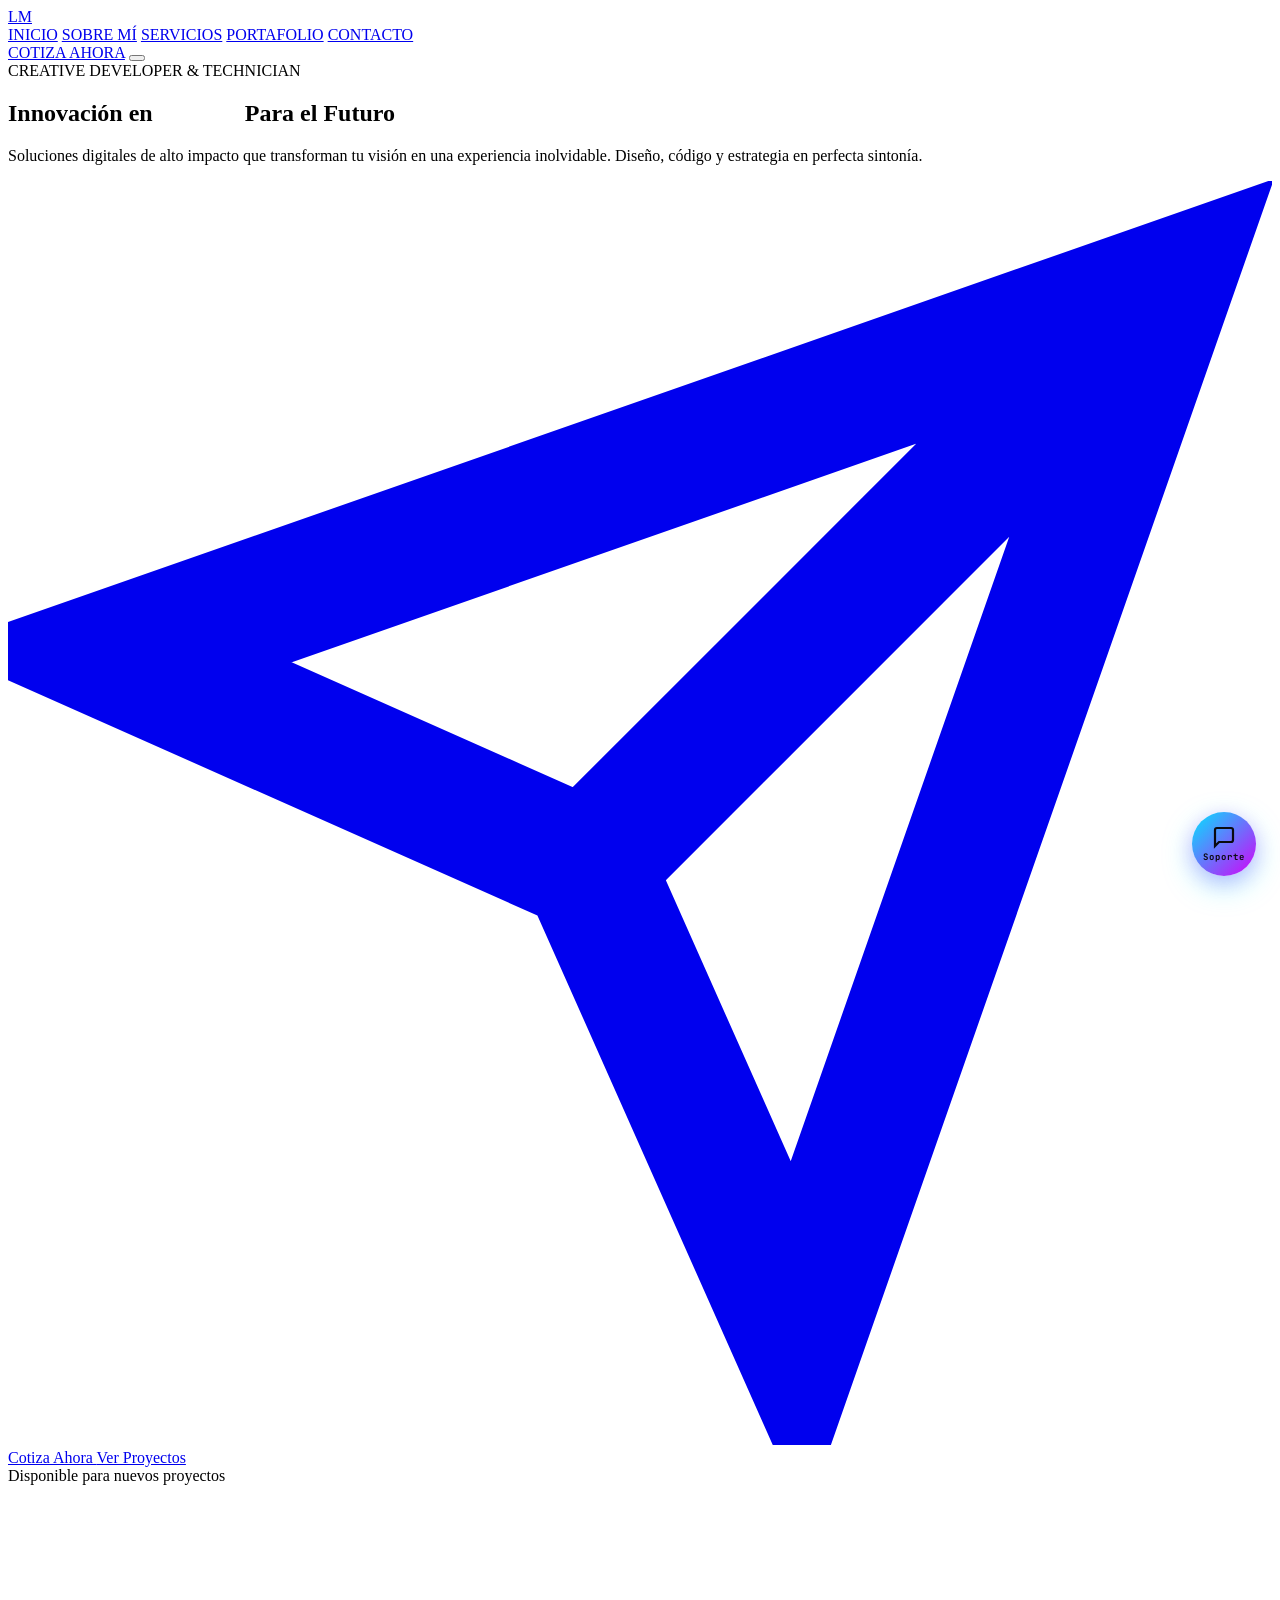
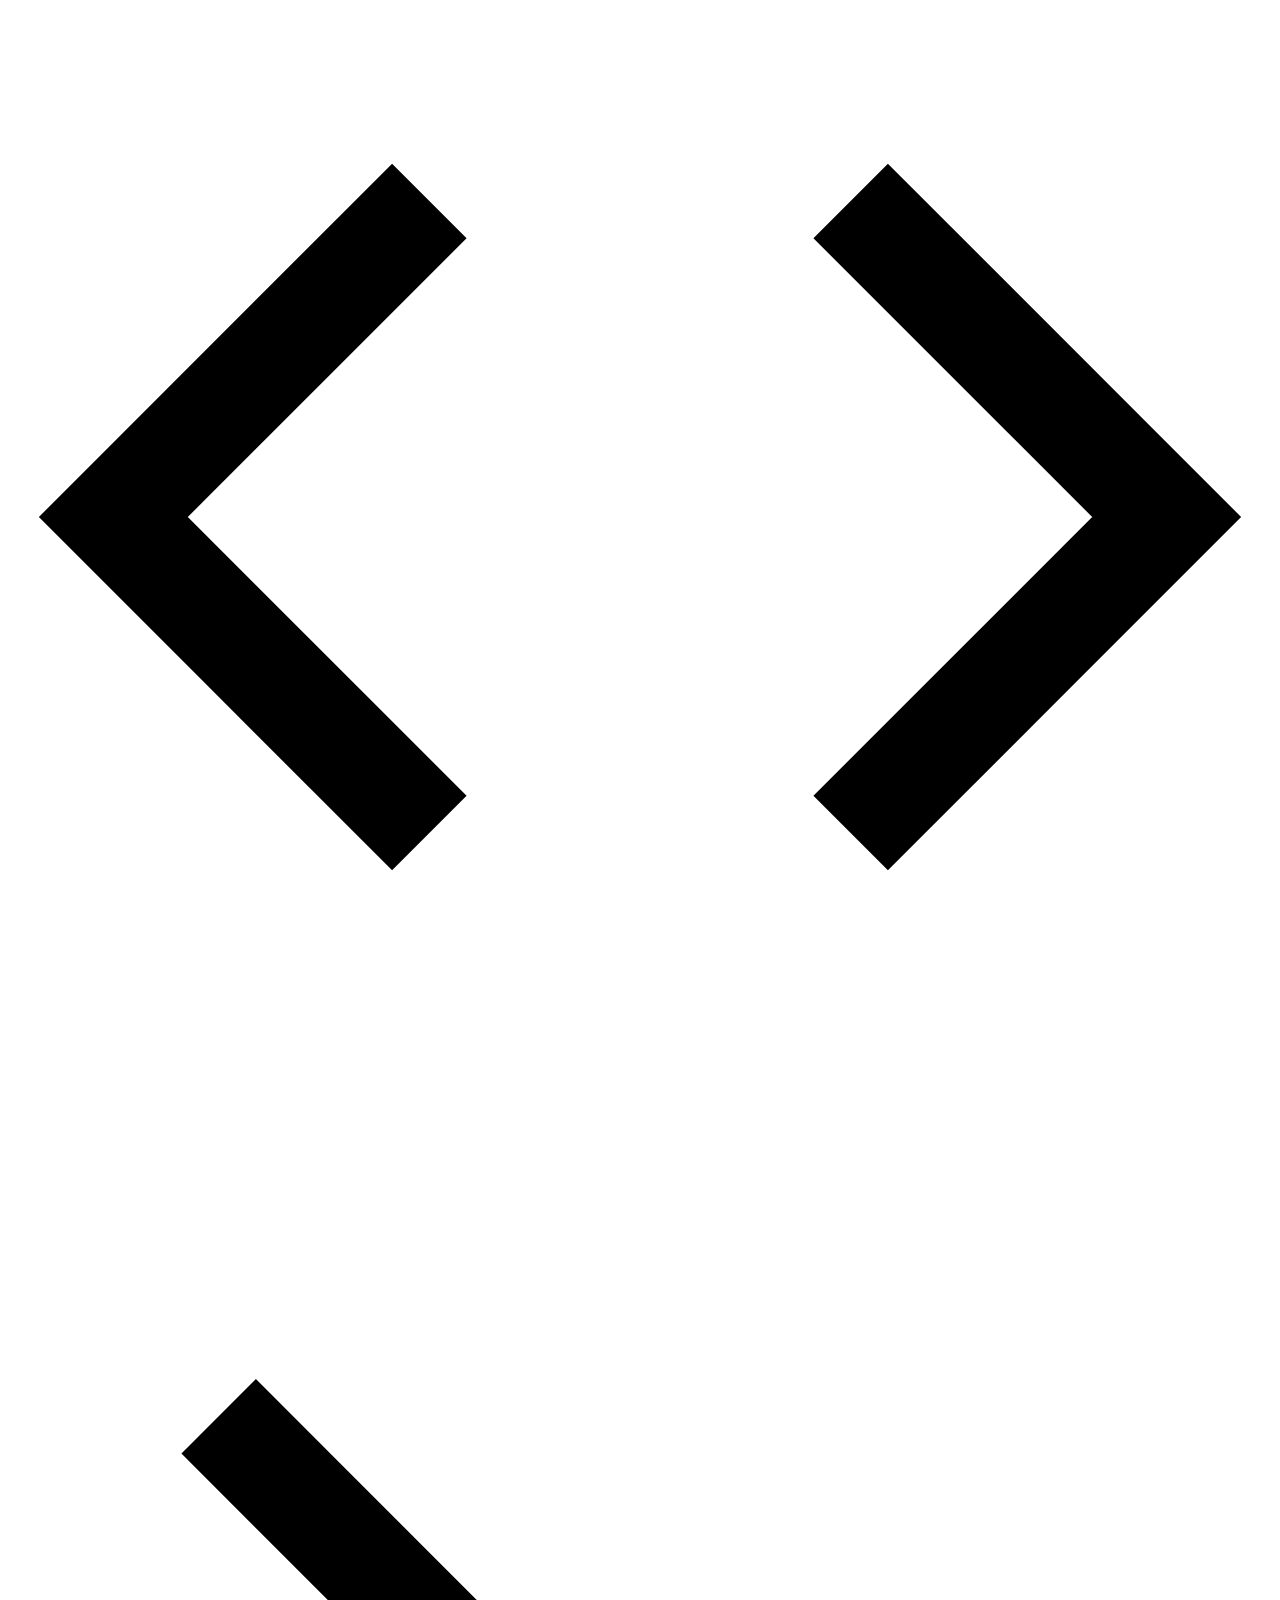
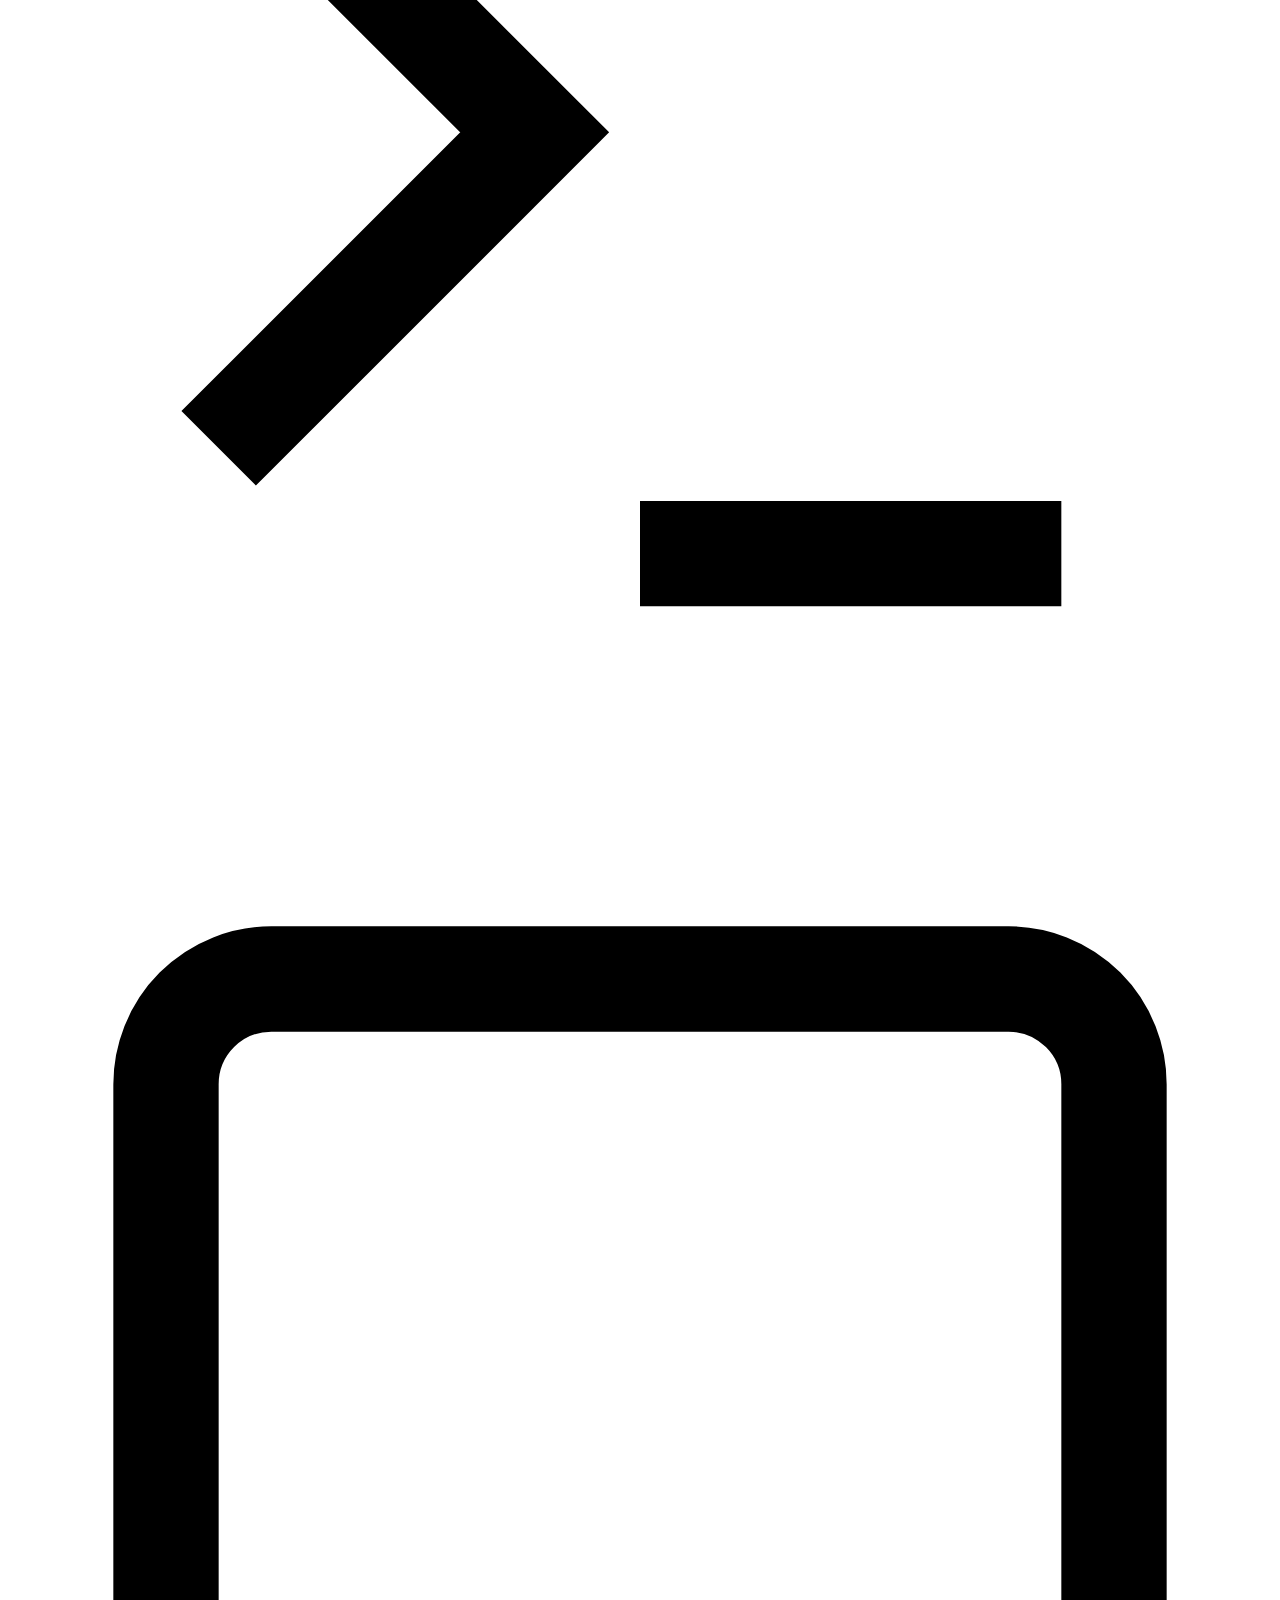
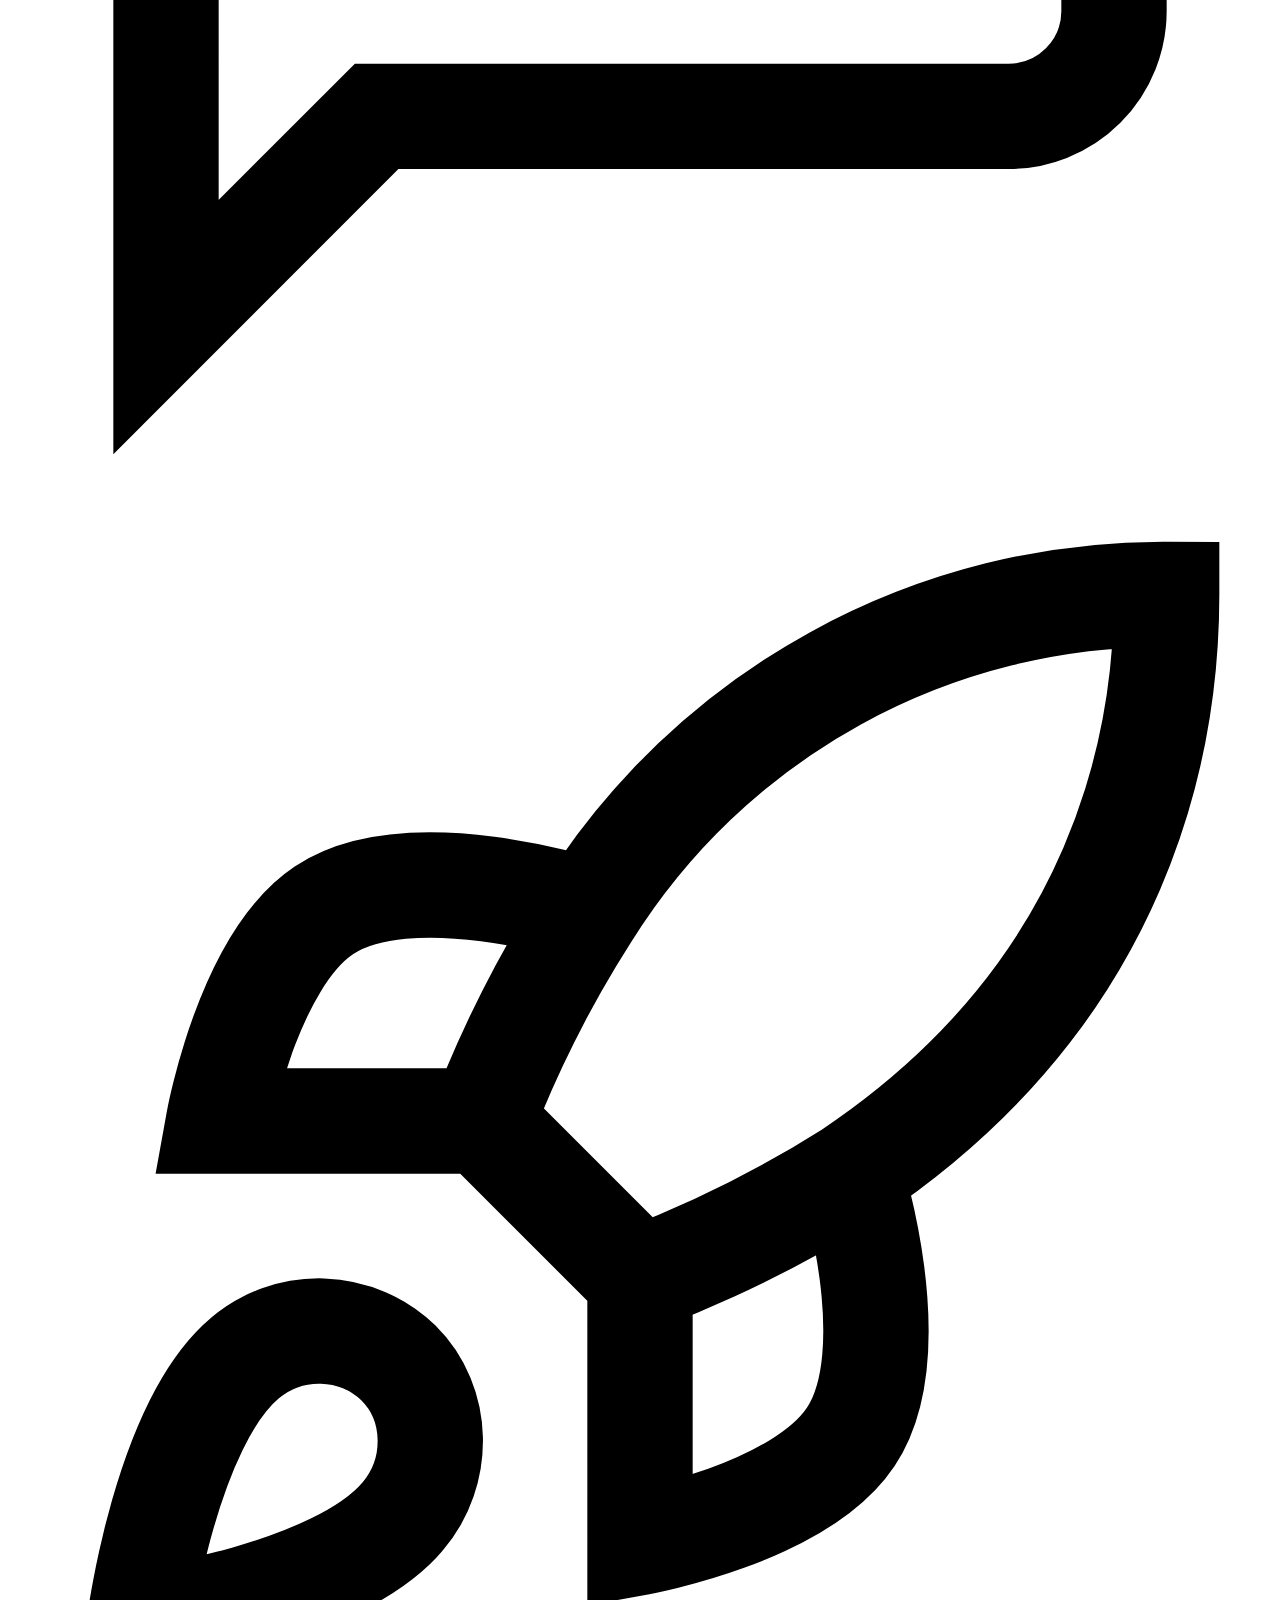
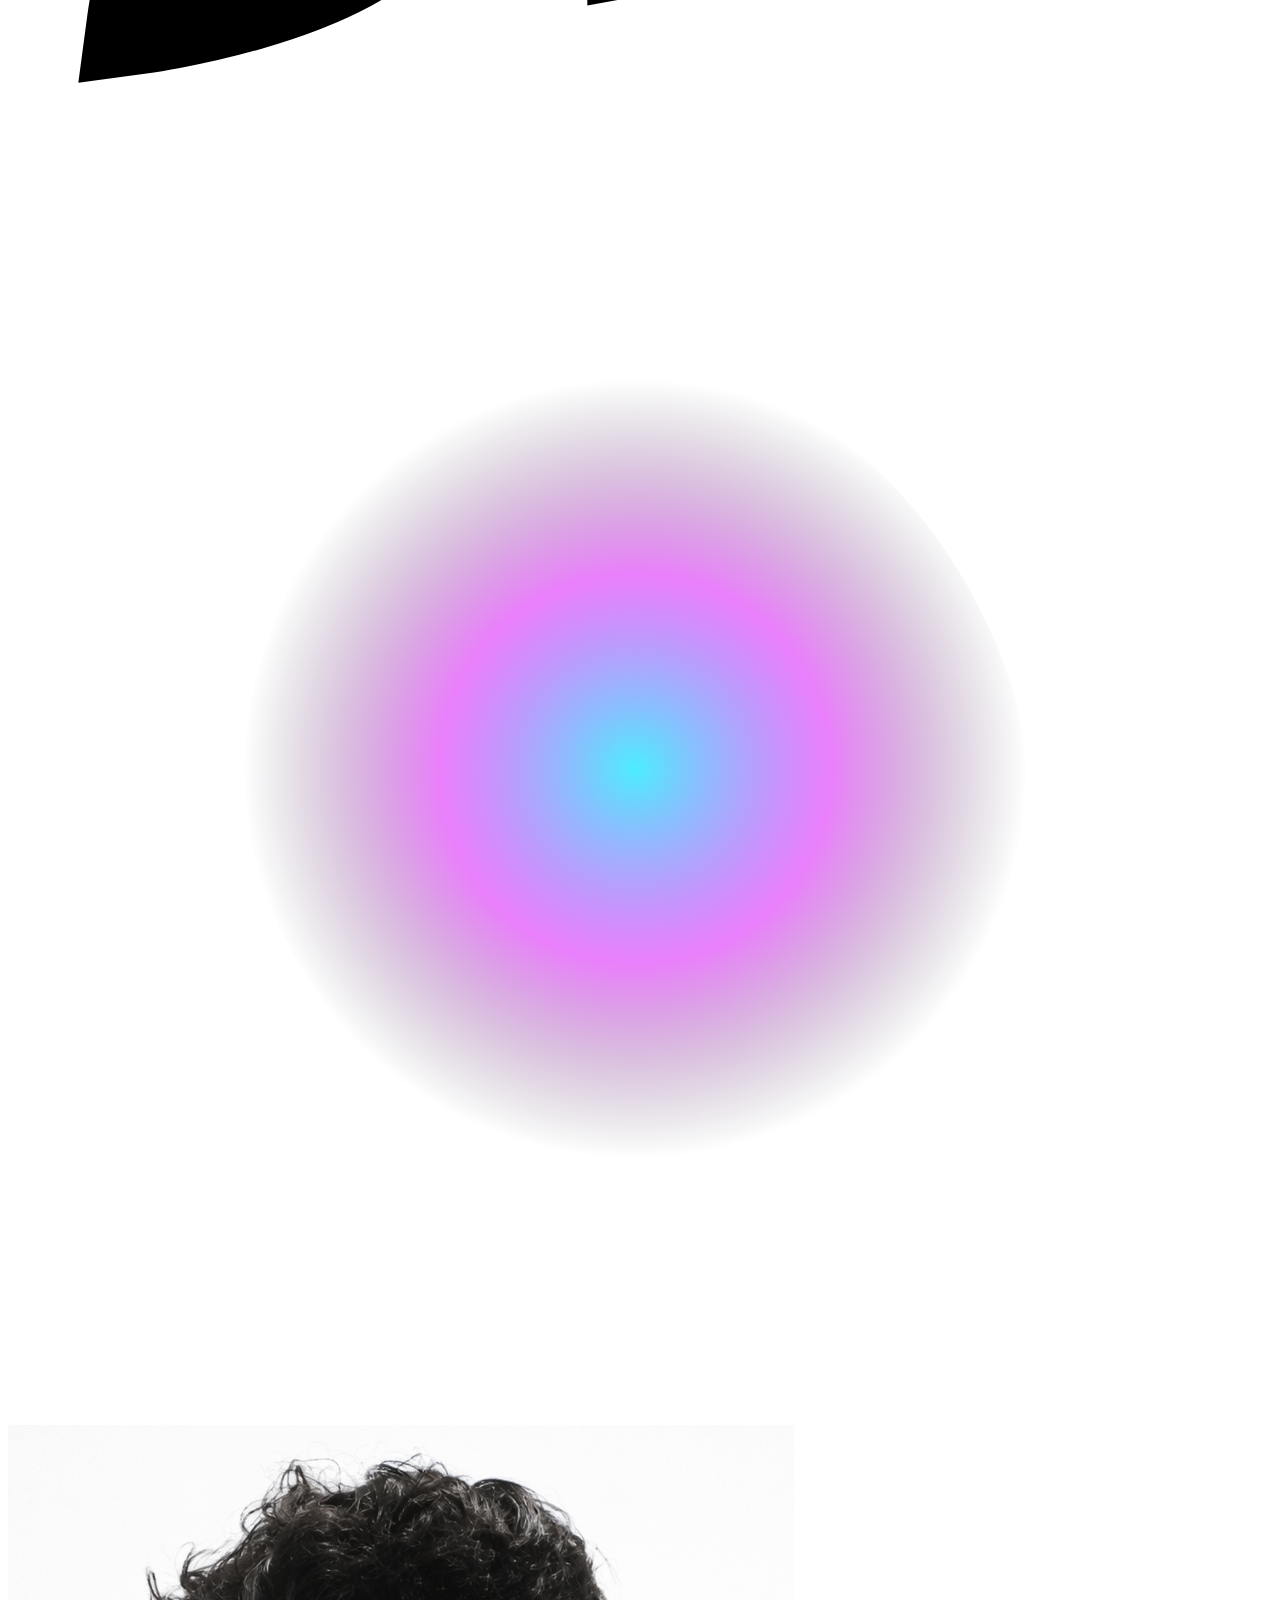
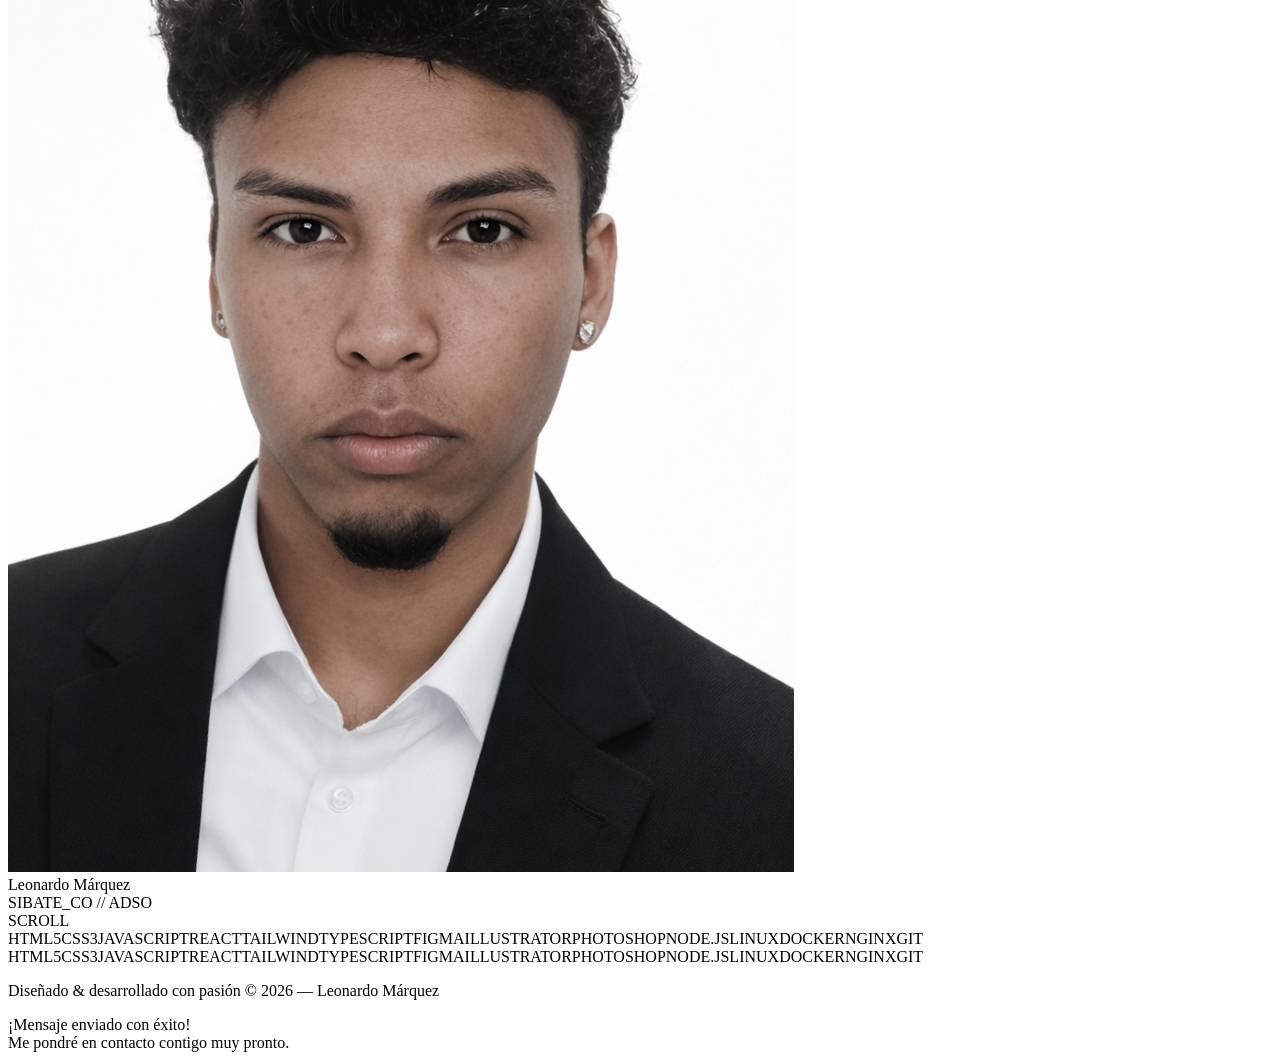
==== commit ca77b665: "Update index.html" ====
--- a/index.html
+++ b/index.html
@@ -5,6 +5,8 @@
   <meta name="viewport" content="width=device-width, initial-scale=1.0" />
   <meta name="description" content="Portafolio de Leonardo Márquez — Análisis y Desarrollo Software, Diseño Gráfico, Soporte Técnico." />
   <title>Leonardo Márquez — Inicio</title>
+  <link rel="icon" type="image/svg+xml" href="images/favicon.svg">
+  <link rel="shortcut icon" href="images/favicon.svg">
 
   <link rel="preconnect" href="https://fonts.googleapis.com" />
   <link rel="preconnect" href="https://fonts.gstatic.com" crossorigin />
@@ -150,7 +152,6 @@
 <!-- FOOTER -->
   <footer class="footer">
     <div class="container">
-      <div class="footer-logo">LM</div>
       <p>Diseñado &amp; desarrollado con pasión © 2026 — Leonardo Márquez</p>
     </div>
   </footer>
@@ -242,4 +243,3 @@
   <script src="js/main.js"></script>
 </body>
 </html>
-s
--- a/css/style.css
+++ b/css/style.css
@@ -1,1420 +1,341 @@
-/* =========================================================
-   LEONARDO MÁRQUEZ — PORTAFOLIO
-   Vanilla HTML/CSS/JS — sin dependencias de build
-   ========================================================= */
-
-/* ---------- Variables ---------- */
-:root {
-  --bg:        #0a0a0f;
-  --bg-2:      #11111a;
-  --card:      #14141d;
-  --border:    rgba(255,255,255,0.08);
-  --border-2:  rgba(255,255,255,0.18);
-  --fg:        #f5f5f7;
-  --muted:     #8b8ba0;
-  --cyan:      #00e5ff;
-  --magenta:   #d500f9;
-  --grad:      linear-gradient(135deg, #00e5ff 0%, #d500f9 100%);
-
-  --font-sans: 'Poppins', system-ui, -apple-system, sans-serif;
-  --font-mono: 'JetBrains Mono', ui-monospace, monospace;
-
-  --shadow-cyan:    0 0 25px rgba(0, 229, 255, 0.35);
-  --shadow-magenta: 0 0 25px rgba(213, 0, 249, 0.35);
-}
-
-/* ---------- Reset ---------- */
-*,*::before,*::after { box-sizing: border-box; margin: 0; padding: 0; }
-html { scroll-behavior: smooth; -webkit-font-smoothing: antialiased; }
-body {
-  font-family: var(--font-sans);
-  color: var(--fg);
-  background: var(--bg);
-  line-height: 1.55;
-  overflow-x: hidden;
-  cursor: none;
-}
-@media (max-width: 900px) { body { cursor: auto; } }
-img { display: block; max-width: 100%; height: auto; }
-a   { color: inherit; text-decoration: none; }
-button, input, select, textarea { font: inherit; color: inherit; }
-ul  { list-style: none; }
-::selection { background: rgba(0,229,255,0.3); color: #fff; }
-
-/* ---------- Layout ---------- */
-.container { max-width: 1240px; margin: 0 auto; padding: 0 24px; }
-.section   { padding: 96px 0; position: relative; }
-
-@media (max-width: 600px) {
-  .container { padding: 0 16px; }
-  .section   { padding: 64px 0; }
-}
-@media (max-width: 380px) {
-  .container { padding: 0 12px; }
-  .section   { padding: 52px 0; }
-}
-
-.text-cyan    { color: var(--cyan); }
-.text-magenta { color: var(--magenta); }
-.muted        { color: var(--muted); }
-.mono         { font-family: var(--font-mono); }
-
-/* ---------- Custom cursor ---------- */
-.cursor-dot, .cursor-ring {
-  position: fixed; pointer-events: none; z-index: 9999;
-  top: 0; left: 0; transform: translate(-50%, -50%);
-  transition: opacity .25s, width .2s, height .2s;
-  mix-blend-mode: screen;
-}
-.cursor-dot {
-  width: 8px; height: 8px; border-radius: 50%;
-  background: var(--cyan);
-  box-shadow: 0 0 12px var(--cyan);
-}
-.cursor-ring {
-  width: 36px; height: 36px; border-radius: 50%;
-  border: 1.5px solid rgba(0,229,255,0.6);
-  transition: transform .15s ease-out, width .25s, height .25s, border-color .25s;
-}
-.cursor-ring.active { width: 56px; height: 56px; border-color: var(--magenta); }
-@media (max-width: 900px) {
-  .cursor-dot, .cursor-ring { display: none; }
-}
-
-/* ---------- Scroll progress ---------- */
-.scroll-progress {
-  position: fixed; top: 0; left: 0; height: 3px; width: 0%;
-  background: var(--grad);
-  z-index: 1000; box-shadow: 0 0 10px rgba(0,229,255,0.6);
-  transition: width .05s linear;
-}
-
-/* ---------- Nav ---------- */
-.nav {
-  position: fixed; top: 0; left: 0; right: 0; z-index: 100;
-  padding: 18px 0;
-  background: rgba(10,10,15,0.55);
-  backdrop-filter: blur(16px);
-  -webkit-backdrop-filter: blur(16px);
-  border-bottom: 1px solid transparent;
-  transition: padding .3s, background .3s, border-color .3s;
-}
-.nav.scrolled {
-  padding: 12px 0;
-  background: rgba(10,10,15,0.85);
-  border-bottom-color: var(--border);
-}
-.nav-inner {
-  max-width: 1240px; margin: 0 auto; padding: 0 24px;
-  display: flex; align-items: center; justify-content: space-between; gap: 24px;
-}
-.nav-logo {
-  display: inline-flex; align-items: center; justify-content: center;
-  width: 44px; height: 44px; border-radius: 12px;
-  background: var(--grad);
-  font-weight: 800; color: var(--bg); letter-spacing: -.02em;
-  box-shadow: var(--shadow-cyan);
-}
-.nav-links { display: flex; gap: 36px; }
-.nav-links a {
-  font-size: 13px; font-weight: 700; letter-spacing: .12em;
-  color: var(--muted); transition: color .2s; position: relative;
-}
-.nav-links a:hover, .nav-links a.active { color: var(--fg); }
-.nav-links a.active::after {
-  content: ''; position: absolute; left: 0; right: 0; bottom: -8px;
-  height: 2px; background: var(--grad); border-radius: 2px;
-}
-.nav-toggle { display: none; background: none; border: 0; flex-direction: column; gap: 5px; padding: 8px; cursor: pointer; }
-.nav-toggle span { width: 22px; height: 2px; background: var(--fg); transition: .3s; }
-
-@media (max-width: 900px) {
-  .nav-toggle { display: flex; }
-  .nav-links {
-    position: fixed; top: 70px; right: 16px; left: 16px;
-    flex-direction: column; gap: 0; padding: 8px;
-    background: rgba(10,10,15,0.95); backdrop-filter: blur(12px);
-    border: 1px solid var(--border); border-radius: 16px;
-    transform: translateY(-10px); opacity: 0; pointer-events: none;
-    transition: .25s;
-  }
-  .nav-links.open { transform: translateY(0); opacity: 1; pointer-events: auto; }
-  .nav-links a { padding: 14px 16px; border-radius: 10px; }
-  .nav-links a:hover { background: rgba(255,255,255,0.05); }
-  .btn-cta { display: none; }
-}
-
-/* ---------- Buttons ---------- */
-.btn {
-  display: inline-flex; align-items: center; justify-content: center; gap: 10px;
-  padding: 14px 26px; border-radius: 12px; font-weight: 700; font-size: 14px;
-  letter-spacing: .04em; cursor: pointer; border: 0;
-  transition: transform .2s, box-shadow .25s, opacity .2s;
-  white-space: nowrap;
-}
-.btn svg { width: 18px; height: 18px; stroke-width: 2.5; }
-.btn:hover { transform: translateY(-2px); }
-
-.btn-primary {
-  background: var(--grad); color: var(--bg); font-weight: 800;
-  box-shadow: var(--shadow-cyan);
-}
-.btn-primary:hover { box-shadow: 0 0 30px rgba(0,229,255,0.6), 0 0 30px rgba(213,0,249,0.4); }
-
-.btn-ghost {
-  background: rgba(255,255,255,0.04); color: var(--fg);
-  border: 1px solid var(--border);
-}
-.btn-ghost:hover { background: rgba(255,255,255,0.08); border-color: var(--border-2); }
-
-.btn-cta {
-  background: var(--grad); color: var(--bg); font-weight: 800;
-  padding: 12px 22px; font-size: 12px; letter-spacing: .15em;
-  border-radius: 999px; box-shadow: var(--shadow-cyan);
-}
-
-.btn-block { width: 100%; padding: 22px; font-size: 16px; letter-spacing: .12em; }
-
-/* ---------- Section header ---------- */
-.section-header { text-align: center; margin-bottom: 64px; }
-@media (max-width: 600px) { .section-header { margin-bottom: 40px; } }
-.section-sub {
-  display: inline-block; font-family: var(--font-mono); font-size: 12px;
-  color: var(--cyan); letter-spacing: .25em; margin-bottom: 16px;
-  padding: 6px 14px; border: 1px solid rgba(0,229,255,0.3); border-radius: 999px;
-  background: rgba(0,229,255,0.06);
-}
-.section-title {
-  font-size: clamp(36px, 5vw, 64px); font-weight: 900;
-  letter-spacing: -.03em; line-height: 1.05;
-  background: var(--grad); -webkit-background-clip: text; background-clip: text;
-  color: transparent;
-}
-.section-bar {
-  width: 80px; height: 3px; margin: 18px auto 0;
-  background: var(--grad); border-radius: 2px;
-  transform: scaleX(0); transform-origin: left;
-  animation: drawBar 1s ease forwards;
-  animation-play-state: paused;
-}
-.reveal.in-view .section-bar { animation-play-state: running; }
-@keyframes drawBar { to { transform: scaleX(1); } }
-
-/* ---------- Reveal animations ---------- */
-.reveal {
-  opacity: 0; transform: translateY(30px);
-  transition: opacity .8s ease, transform .8s ease;
-}
-.reveal.in-view { opacity: 1; transform: translateY(0); }
-/* On mobile: gentler reveal — less distance, slightly faster */
-@media (max-width: 720px) {
-  .reveal { transform: translateY(16px); transition: opacity .6s ease, transform .6s ease; }
-}
-@media (prefers-reduced-motion: reduce) {
-  .reveal { opacity: 1; transform: none; }
-  *, *::before, *::after { animation-duration: .01ms !important; transition-duration: .01ms !important; }
-}
-
-/* =========================================================
-   HERO
-   ========================================================= */
-.hero {
-  min-height: 100vh; padding: 140px 0 100px;
-  position: relative; overflow: hidden;
-  display: flex; align-items: center;
-}
-.hero-grid {
-  position: absolute; inset: 0; pointer-events: none; opacity: .25;
-  background-image:
-    linear-gradient(rgba(0,229,255,.08) 1px, transparent 1px),
-    linear-gradient(90deg, rgba(0,229,255,.08) 1px, transparent 1px);
-  background-size: 80px 80px;
-  mask-image: radial-gradient(ellipse at center, black 30%, transparent 75%);
-}
-.hero-inner {
-  display: grid; grid-template-columns: 1fr 1fr; gap: 60px;
-  align-items: center; position: relative; z-index: 2; width: 100%;
-}
-.hero-badge {
-  display: inline-block; padding: 8px 18px; border-radius: 999px;
-  border: 1px solid rgba(0,229,255,.4); color: var(--cyan);
-  font-family: var(--font-mono); font-size: 12px; letter-spacing: .2em;
-  margin-bottom: 32px;
-}
-.hero-title {
-  font-size: clamp(44px, 7vw, 88px); font-weight: 900;
-  letter-spacing: -.04em; line-height: .95;
-}
-.hero-title span { display: block; }
-.hero-title .line-1 { color: var(--fg); }
-.hero-title .line-2 { color: var(--cyan); text-shadow: 0 0 30px rgba(0,229,255,.5); min-height: 1.05em; }
-.hero-title .line-3 { color: var(--magenta); text-shadow: 0 0 30px rgba(213,0,249,.5); }
-.hero-desc { color: var(--muted); font-size: 18px; line-height: 1.6; margin: 28px 0 36px; max-width: 520px; }
-.hero-actions { display: flex; flex-wrap: wrap; gap: 16px; margin-bottom: 28px; }
-.hero-status {
-  display: inline-flex; align-items: center; gap: 10px;
-  font-family: var(--font-mono); font-size: 13px; color: var(--muted);
-}
-.status-dot {
-  width: 10px; height: 10px; border-radius: 50%;
-  background: var(--cyan); box-shadow: 0 0 10px var(--cyan);
-  animation: pulse 1.5s infinite;
-}
-@keyframes pulse {
-  0%,100% { opacity: 1; transform: scale(1); }
-  50%     { opacity: .5; transform: scale(1.2); }
-}
-
-/* Hero visual */
-.hero-visual {
-  position: relative; aspect-ratio: 3/4; max-width: 460px;
-  margin-left: auto; width: 100%;
-}
-.hero-blob {
-  position: absolute; inset: -10%; width: 120%; height: 120%;
-  filter: blur(40px); opacity: .55; mix-blend-mode: screen;
-  z-index: 0; pointer-events: none;
-}
-.avatar-card {
-  position: relative; z-index: 2; width: 100%; height: 100%;
-  border-radius: 32px; overflow: hidden;
-  border: 1px solid rgba(0,229,255,.35);
-  box-shadow: var(--shadow-cyan);
-  background: var(--bg);
-  transition: transform .3s ease-out;
-}
-.avatar-card img { width: 100%; height: 100%; object-fit: cover; }
-.avatar-overlay {
-  position: absolute; inset: 0; pointer-events: none;
-  background: linear-gradient(180deg, transparent 40%, rgba(10,10,15,.9) 100%),
-              linear-gradient(135deg, rgba(0,229,255,.18) 0%, transparent 50%, rgba(213,0,249,.22) 100%);
-  mix-blend-mode: overlay;
-}
-.avatar-tag {
-  position: absolute; left: 18px; right: 18px; bottom: 18px;
-  display: flex; align-items: center; justify-content: space-between;
-  padding: 12px 16px; border-radius: 14px;
-  background: rgba(10,10,15,.82); backdrop-filter: blur(12px);
-  border: 1px solid var(--border);
-}
-.avatar-name { font-weight: 700; font-size: 14px; }
-.avatar-role { font-family: var(--font-mono); font-size: 10px; color: var(--cyan); letter-spacing: .15em; margin-top: 2px; }
-
-.float-icon {
-  position: absolute; z-index: 3; width: 56px; height: 56px;
-  display: flex; align-items: center; justify-content: center;
-  border-radius: 18px; background: rgba(20,20,29,.85);
-  border: 1px solid var(--border); backdrop-filter: blur(10px);
-  transition: transform .25s ease-out;
-  animation: floatIcon 5s ease-in-out infinite;
-}
-.float-icon svg { width: 24px; height: 24px; }
-.float-tl { top: -28px; left: -28px; color: var(--cyan); box-shadow: 0 0 18px rgba(0,229,255,.25); animation-delay: 0s; }
-.float-tr { top: 80px; right: -38px; color: var(--magenta); box-shadow: 0 0 18px rgba(213,0,249,.25); animation-delay: -1.2s; }
-.float-bl { bottom: 90px; left: -32px; color: var(--magenta); box-shadow: 0 0 18px rgba(213,0,249,.25); animation-delay: -2.4s; }
-.float-br { bottom: -30px; right: -16px; color: var(--cyan); box-shadow: 0 0 18px rgba(0,229,255,.25); animation-delay: -3.6s; }
-@keyframes floatIcon {
-  0%,100% { transform: translateY(0); }
-  50%     { transform: translateY(-12px); }
-}
-
-.hero-scroll {
-  position: absolute; left: 50%; bottom: 30px; transform: translateX(-50%);
-  display: flex; flex-direction: column; align-items: center; gap: 8px; z-index: 4;
-}
-.hero-scroll span { font-family: var(--font-mono); font-size: 11px; color: var(--muted); letter-spacing: .25em; }
-.scroll-line {
-  width: 1px; height: 48px;
-  background: linear-gradient(to bottom, var(--cyan), transparent);
-  animation: scrollDown 2s infinite ease-in-out;
-}
-@keyframes scrollDown {
-  0%,100% { transform: translateY(0); opacity: 1; }
-  50%     { transform: translateY(8px); opacity: .4; }
-}
-
-@media (max-width: 900px) {
-  .hero { padding: 100px 0 60px; min-height: auto; }
-  .hero-inner { grid-template-columns: 1fr; gap: 40px; }
-  .hero-visual { max-width: 280px; margin: 0 auto; }
-  .hero-scroll { display: none; }
-  /* Float icons overflow the visual frame on small screens — hide them */
-  .float-icon { display: none; }
-}
-@media (max-width: 600px) {
-  .hero { padding: 88px 0 48px; }
-  .hero-inner { gap: 32px; }
-  .hero-visual { max-width: 240px; }
-  .hero-badge { font-size: 10px; padding: 6px 12px; margin-bottom: 20px; }
-  .hero-title { font-size: clamp(36px, 11vw, 60px); }
-  .hero-desc { font-size: 15px; margin: 18px 0 24px; }
-  .hero-actions { gap: 12px; }
-  .hero-actions .btn { padding: 12px 20px; font-size: 13px; }
-}
-@media (max-width: 380px) {
-  .hero-visual { max-width: 200px; }
-  .hero-title { font-size: clamp(32px, 12vw, 52px); }
-}
-
-/* =========================================================
-   MARQUEE
-   ========================================================= */
-.marquee {
-  background: var(--bg-2);
-  border-top: 1px solid var(--border);
-  border-bottom: 1px solid var(--border);
-  padding: 22px 0; overflow: hidden; position: relative;
-}
-.marquee::before, .marquee::after {
-  content: ''; position: absolute; top: 0; bottom: 0; width: 120px; z-index: 2;
-  pointer-events: none;
-}
-.marquee::before { left: 0; background: linear-gradient(90deg, var(--bg-2), transparent); }
-.marquee::after  { right: 0; background: linear-gradient(-90deg, var(--bg-2), transparent); }
-.marquee-track {
-  display: inline-flex; gap: 56px; white-space: nowrap;
-  animation: scrollX 40s linear infinite;
-  font-family: var(--font-mono); font-size: 22px; font-weight: 700;
-  color: rgba(255,255,255,.12);
-}
-.marquee-track span { transition: color .3s; }
-.marquee-track span:hover { color: var(--cyan); }
-@keyframes scrollX { to { transform: translateX(-50%); } }
-/* Slow down marquee on mobile for readability and performance */
-@media (max-width: 720px) {
-  .marquee-track { animation-duration: 65s; font-size: 18px; gap: 36px; }
-}
-
-/* =========================================================
-   ABOUT
-   ========================================================= */
-.about-grid {
-  display: grid; grid-template-columns: 2fr 3fr; gap: 80px;
-  align-items: center;
-}
-.about-photo { position: relative; max-width: 420px; aspect-ratio: 4/5; margin: 0 auto; }
-.photo-glow {
-  position: absolute; inset: -10px; border-radius: 28px;
-  background: var(--grad); filter: blur(28px); opacity: .35; transition: opacity .5s;
-}
-.about-photo:hover .photo-glow { opacity: .6; }
-.photo-frame {
-  position: absolute; inset: 0; border-radius: 28px; overflow: hidden;
-  border: 1px solid var(--border); background: var(--card);
-}
-.photo-frame img {
-  width: 100%; height: 100%; object-fit: cover;
-  transition: transform .7s;
-}
-.about-photo:hover .photo-frame img { transform: scale(1.05); }
-.photo-overlay {
-  position: absolute; inset: 0;
-  background: linear-gradient(180deg, transparent 30%, var(--bg) 100%),
-              linear-gradient(135deg, rgba(0,229,255,.12), transparent 50%, rgba(213,0,249,.12));
-  mix-blend-mode: overlay;
-}
-.photo-tag {
-  position: absolute; left: 24px; right: 24px; bottom: 24px;
-  display: flex; align-items: center; justify-content: space-between;
-  padding: 14px 16px; border-radius: 14px;
-  background: rgba(10,10,15,.82); backdrop-filter: blur(10px);
-  border: 1px solid var(--border);
-}
-.photo-icon {
-  width: 40px; height: 40px; border-radius: 50%;
-  background: rgba(0,229,255,.18); color: var(--cyan);
-  display: flex; align-items: center; justify-content: center;
-}
-.photo-icon svg { width: 20px; height: 20px; }
-
-.about-headline {
-  font-size: clamp(24px, 3vw, 38px); font-weight: 700;
-  line-height: 1.25; margin-bottom: 24px;
-}
-.about-desc { color: var(--muted); font-size: 17px; line-height: 1.7; margin-bottom: 36px; }
-.pillars { display: grid; gap: 20px; }
-.pillar {
-  display: flex; gap: 22px; padding: 22px;
-  background: var(--card); border: 1px solid var(--border);
-  border-radius: 18px; transition: border-color .25s, transform .25s;
-}
-.pillar:hover { border-color: var(--border-2); transform: translateX(6px); }
-.pillar-icon {
-  flex-shrink: 0; width: 56px; height: 56px; border-radius: 14px;
-  display: flex; align-items: center; justify-content: center;
-  transition: transform .3s;
-}
-.pillar:hover .pillar-icon { transform: scale(1.1); }
-.pillar-icon.cyan    { background: rgba(0,229,255,.1);    border: 1px solid rgba(0,229,255,.25);    color: var(--cyan); }
-.pillar-icon.magenta { background: rgba(213,0,249,.1);    border: 1px solid rgba(213,0,249,.25);    color: var(--magenta); }
-.pillar-icon svg { width: 26px; height: 26px; }
-.pillar h4 { font-size: 17px; margin-bottom: 6px; transition: color .25s; }
-.pillar:hover h4 { color: var(--cyan); }
-.pillar p { color: var(--muted); font-size: 14px; }
-
-@media (max-width: 900px) {
-  .about-grid { grid-template-columns: 1fr; gap: 40px; }
-  .about-photo { max-width: 280px; }
-}
-@media (max-width: 600px) {
-  .about-photo { max-width: 240px; }
-  .about-desc { font-size: 15px; }
-  .pillar { padding: 16px; gap: 14px; }
-  .pillar h4 { font-size: 15px; }
-  .pillar-icon { width: 44px; height: 44px; border-radius: 12px; }
-}
-/* Disable slide transform on hover for touch devices */
-@media (hover: none) {
-  .pillar:hover { transform: none; }
-  .pillar:hover h4 { color: inherit; }
-}
-
-/* =========================================================
-   SERVICES
-   ========================================================= */
-.services { background: var(--bg-2); overflow: hidden; }
-.decor {
-  position: absolute; pointer-events: none; mix-blend-mode: screen;
-  opacity: .07; z-index: 0; max-width: none;
-}
-.decor-right { right: 0; top: 25%; width: 500px; height: 700px; object-fit: cover; }
-.decor-left  { left: 0; bottom: 0; width: 400px; height: 400px; object-fit: contain; }
-@media (max-width: 1100px) { .decor { display: none; } }
-
-.services-grid {
-  display: grid; grid-template-columns: repeat(3, 1fr); gap: 28px;
-  position: relative; z-index: 1;
-}
-.service-card {
-  padding: 36px 32px; border-radius: 22px;
-  background: var(--card); border: 1px solid var(--border);
-  transition: transform .35s ease, border-color .25s, box-shadow .35s;
-  position: relative; overflow: hidden;
-}
-.service-card:hover { transform: translateY(-8px); }
-.service-card:nth-child(1):hover { border-color: rgba(0,229,255,.5); box-shadow: 0 12px 40px rgba(0,229,255,.18); }
-.service-card:nth-child(2):hover { border-color: rgba(213,0,249,.5); box-shadow: 0 12px 40px rgba(213,0,249,.18); }
-.service-card:nth-child(3):hover { border-color: rgba(0,229,255,.5); box-shadow: 0 12px 40px rgba(0,229,255,.18); }
-.service-icon {
-  width: 64px; height: 64px; border-radius: 16px;
-  display: flex; align-items: center; justify-content: center;
-  margin-bottom: 24px;
-}
-.service-icon.cyan    { background: rgba(0,229,255,.1);  border: 1px solid rgba(0,229,255,.25);  color: var(--cyan); }
-.service-icon.magenta { background: rgba(213,0,249,.1);  border: 1px solid rgba(213,0,249,.25);  color: var(--magenta); }
-.service-icon svg { width: 30px; height: 30px; }
-.service-card h3 { font-size: 22px; margin-bottom: 14px; font-weight: 800; }
-.service-card > p { color: var(--muted); margin-bottom: 22px; font-size: 14px; line-height: 1.65; }
-.service-card ul { display: flex; flex-direction: column; gap: 10px; }
-.service-card li {
-  display: flex; align-items: center; gap: 10px;
-  font-size: 14px; color: var(--fg);
-}
-.service-card li::before {
-  content: ''; width: 6px; height: 6px; border-radius: 50%;
-  background: var(--cyan); box-shadow: 0 0 6px var(--cyan); flex-shrink: 0;
-}
-.service-card:nth-child(2) li::before { background: var(--magenta); box-shadow: 0 0 6px var(--magenta); }
-
-@media (max-width: 900px) {
-  .services-grid { grid-template-columns: 1fr; gap: 20px; }
-}
-@media (max-width: 600px) {
-  .service-card { padding: 24px 20px; border-radius: 18px; }
-  .service-icon { width: 52px; height: 52px; margin-bottom: 18px; }
-  .service-card h3 { font-size: 19px; }
-}
-/* Disable lift on touch */
-@media (hover: none) {
-  .service-card:hover { transform: none; }
-}
-
-/* =========================================================
-   STATS
-   ========================================================= */
-.stats { padding: 64px 0; background: var(--bg-2); border-top: 1px solid var(--border); border-bottom: 1px solid var(--border); }
-.stats-grid { display: grid; grid-template-columns: repeat(4, 1fr); gap: 22px; }
-.stat-card {
-  padding: 36px 20px; text-align: center; border-radius: 22px;
-  background: var(--bg); border: 1px solid var(--border);
-  position: relative; overflow: hidden; transition: border-color .25s;
-}
-.stat-card:hover { border-color: var(--border-2); }
-.stat-num {
-  font-size: clamp(36px, 5vw, 60px); font-weight: 900; margin-bottom: 8px;
-  font-family: var(--font-sans); line-height: 1;
-}
-.stat-num.text-cyan    { text-shadow: 0 0 20px rgba(0,229,255,.5); }
-.stat-num.text-magenta { text-shadow: 0 0 20px rgba(213,0,249,.5); }
-.stat-label { font-family: var(--font-mono); font-size: 12px; color: var(--muted); letter-spacing: .15em; text-transform: uppercase; }
-
-@media (max-width: 700px) { .stats-grid { grid-template-columns: repeat(2, 1fr); gap: 14px; } }
-@media (max-width: 600px) {
-  .stats { padding: 48px 0; }
-  .stat-card { padding: 24px 14px; border-radius: 18px; }
-}
-
-/* =========================================================
-   EXPERIENCE / TIMELINE
-   ========================================================= */
-.timeline-grid {
-  display: grid; grid-template-columns: 1fr 1fr; gap: 80px;
-  max-width: 1100px; margin: 0 auto;
-}
-.timeline-head { display: flex; align-items: center; gap: 22px; margin-bottom: 40px; }
-.timeline-icon {
-  width: 60px; height: 60px; border-radius: 16px;
-  display: flex; align-items: center; justify-content: center;
-}
-.timeline-icon.cyan    { background: rgba(0,229,255,.1);  border: 1px solid rgba(0,229,255,.25);  color: var(--cyan);    box-shadow: 0 0 20px rgba(0,229,255,.15); }
-.timeline-icon.magenta { background: rgba(213,0,249,.1);  border: 1px solid rgba(213,0,249,.25);  color: var(--magenta); box-shadow: 0 0 20px rgba(213,0,249,.15); }
-.timeline-icon svg { width: 28px; height: 28px; }
-.timeline-head h3 { font-size: 26px; }
-.timeline { position: relative; padding-left: 24px; display: flex; flex-direction: column; gap: 32px; }
-.timeline.cyan-line    { border-left: 2px solid rgba(0,229,255,.2); }
-.timeline.magenta-line { border-left: 2px solid rgba(213,0,249,.2); }
-.timeline-item { position: relative; padding-left: 28px; }
-.timeline-dot {
-  position: absolute; width: 18px; height: 18px; border-radius: 50%;
-  background: var(--bg); border: 4px solid rgba(255,255,255,.15);
-  left: -34px; top: 4px;
-}
-.timeline-dot.active-cyan    { border-color: var(--cyan);    box-shadow: 0 0 12px rgba(0,229,255,.7); }
-.timeline-dot.active-magenta { border-color: var(--magenta); box-shadow: 0 0 12px rgba(213,0,249,.7); }
-.timeline-card {
-  padding: 22px; background: var(--card); border: 1px solid var(--border);
-  border-radius: 16px; transition: border-color .25s, transform .25s, box-shadow .25s;
-}
-.cyan-line .timeline-card:hover    { border-color: rgba(0,229,255,.5);    transform: translateY(-3px); box-shadow: 0 6px 20px rgba(0,229,255,.08); }
-.magenta-line .timeline-card:hover { border-color: rgba(213,0,249,.5);    transform: translateY(-3px); box-shadow: 0 6px 20px rgba(213,0,249,.08); }
-.timeline-row { display: flex; flex-wrap: wrap; gap: 10px; align-items: center; justify-content: space-between; margin-bottom: 8px; }
-.timeline-card h4 { font-size: 18px; transition: color .25s; }
-.cyan-line .timeline-card:hover h4    { color: var(--cyan); }
-.magenta-line .timeline-card:hover h4 { color: var(--magenta); }
-.timeline-card .muted { font-size: 13px; margin-bottom: 10px; }
-.timeline-card p { color: var(--muted); font-size: 14px; line-height: 1.6; }
-.badge {
-  font-family: var(--font-mono); font-size: 11px; font-weight: 700;
-  padding: 5px 12px; border-radius: 8px; letter-spacing: .15em; white-space: nowrap;
-}
-.badge.cyan        { background: rgba(0,229,255,.12);  color: var(--cyan); }
-.badge.magenta     { background: rgba(213,0,249,.12);  color: var(--magenta); }
-.badge.muted-badge { background: rgba(255,255,255,.05); color: var(--muted); }
-
-@media (max-width: 900px) {
-  .timeline-grid { grid-template-columns: 1fr; gap: 40px; }
-}
-@media (max-width: 600px) {
-  .timeline-grid { gap: 32px; }
-  .timeline-head { gap: 14px; margin-bottom: 28px; }
-  .timeline-head h3 { font-size: 20px; }
-  .timeline-icon { width: 48px; height: 48px; border-radius: 12px; }
-  .timeline-card { padding: 16px; }
-  .timeline-card h4 { font-size: 15px; }
-}
-/* No hover lift on touch */
-@media (hover: none) {
-  .cyan-line .timeline-card:hover, .magenta-line .timeline-card:hover { transform: none; }
-}
-
-/* =========================================================
-   PORTFOLIO
-   ========================================================= */
-.portfolio { background: var(--bg-2); }
-.filters {
-  display: flex; flex-wrap: wrap; justify-content: center; gap: 12px;
-  margin-bottom: 60px;
-}
-.filter {
-  padding: 10px 22px; border-radius: 999px;
-  background: var(--bg); border: 1px solid var(--border);
-  font-family: var(--font-mono); font-size: 13px; font-weight: 600;
-  color: var(--muted); cursor: pointer; transition: .25s;
-}
-.filter:hover { color: var(--fg); border-color: var(--border-2); }
-.filter.active {
-  background: var(--cyan); color: var(--bg);
-  border-color: var(--cyan); box-shadow: 0 0 15px rgba(0,229,255,.4);
-}
-
-.projects-grid {
-  display: grid; grid-template-columns: repeat(3, 1fr); gap: 28px;
-}
-.project-card {
-  background: var(--bg); border-radius: 22px; overflow: hidden;
-  border: 1px solid var(--border); cursor: pointer;
-  transition: transform .35s, border-color .35s, box-shadow .35s;
-  display: flex; flex-direction: column;
-}
-.project-card.cyan-glow:hover    { border-color: rgba(0,229,255,.5);    box-shadow: 0 12px 40px rgba(0,229,255,.18); }
-.project-card.magenta-glow:hover { border-color: rgba(213,0,249,.5);    box-shadow: 0 12px 40px rgba(213,0,249,.18); }
-.project-card:hover { transform: translateY(-10px); }
-.project-image {
-  position: relative; aspect-ratio: 16/9; overflow: hidden;
-}
-.project-image img {
-  width: 100%; height: 100%; object-fit: cover;
-  transition: transform .6s;
-}
-.project-card:hover .project-image img { transform: scale(1.06); }
-.project-image::after {
-  content: ''; position: absolute; inset: 0;
-  background: rgba(10,10,15,.4); transition: background .4s;
-}
-.project-card:hover .project-image::after { background: transparent; }
-.project-cat {
-  position: absolute; top: 14px; right: 14px; z-index: 2;
-  padding: 6px 12px; border-radius: 999px; font-family: var(--font-mono);
-  font-size: 11px; font-weight: 700; backdrop-filter: blur(10px);
-  background: rgba(10,10,15,.85);
-}
-.project-cat.cyan-cat    { color: var(--cyan);    border: 1px solid rgba(0,229,255,.3); }
-.project-cat.magenta-cat { color: var(--magenta); border: 1px solid rgba(213,0,249,.3); }
-.project-body { padding: 26px; flex: 1; display: flex; flex-direction: column; }
-.project-body h3 { font-size: 20px; margin-bottom: 10px; transition: color .25s; }
-.project-card.cyan-glow:hover .project-body h3    { color: var(--cyan); }
-.project-card.magenta-glow:hover .project-body h3 { color: var(--magenta); }
-.project-body p {
-  color: var(--muted); font-size: 14px; line-height: 1.6; margin-bottom: 20px;
-  display: -webkit-box; -webkit-line-clamp: 2; -webkit-box-orient: vertical; overflow: hidden;
-}
-.project-tags { display: flex; flex-wrap: wrap; gap: 8px; margin-top: auto; }
-.project-tag {
-  font-family: var(--font-mono); font-size: 11px; font-weight: 600;
-  padding: 4px 10px; border-radius: 6px;
-  background: rgba(255,255,255,.04); color: var(--muted);
-  border: 1px solid var(--border);
-}
-
-@media (max-width: 1000px) { .projects-grid { grid-template-columns: repeat(2, 1fr); gap: 20px; } }
-@media (max-width: 700px)  { .projects-grid { grid-template-columns: 1fr; gap: 16px; } }
-@media (max-width: 600px) {
-  .project-body { padding: 18px; }
-  .project-body h3 { font-size: 17px; }
-  .filters { gap: 8px; margin-bottom: 40px; }
-  .filter { padding: 8px 16px; font-size: 12px; }
-}
-@media (hover: none) {
-  .project-card:hover { transform: none; }
-}
-
-/* Modal */
-.modal {
-  position: fixed; inset: 0; z-index: 9000;
-  display: none; align-items: center; justify-content: center; padding: 20px;
-}
-.modal.open { display: flex; }
-.modal-backdrop {
-  position: absolute; inset: 0;
-  background: rgba(0,0,0,.75); backdrop-filter: blur(8px);
-  cursor: pointer;
-}
-.modal-content {
-  position: relative; background: var(--card); border: 1px solid var(--border);
-  border-radius: 28px; max-width: 880px; width: 100%; max-height: 90vh; overflow: hidden;
-  display: flex; flex-direction: column;
-  animation: modalIn .35s cubic-bezier(.2,.7,.2,1.2);
-  box-shadow: 0 30px 80px rgba(0,0,0,.6);
-}
-@keyframes modalIn {
-  from { transform: translateY(20px) scale(.95); opacity: 0; }
-  to   { transform: none; opacity: 1; }
-}
-.modal-close {
-  position: absolute; top: 16px; right: 16px; z-index: 5;
-  width: 40px; height: 40px; border-radius: 50%;
-  background: rgba(0,0,0,.5); color: #fff;
-  border: 1px solid var(--border);
-  font-size: 24px; line-height: 1; cursor: pointer;
-  transition: .2s;
-}
-.modal-close:hover { background: var(--magenta); border-color: var(--magenta); }
-.modal-image { aspect-ratio: 21/9; overflow: hidden; position: relative; }
-.modal-image img { width: 100%; height: 100%; object-fit: cover; }
-.modal-image::after {
-  content: ''; position: absolute; inset: 0;
-  background: linear-gradient(180deg, transparent 30%, var(--card));
-}
-.modal-body { padding: 36px; margin-top: -60px; position: relative; overflow-y: auto; }
-.modal-body .badge { display: inline-block; margin-bottom: 16px; }
-.modal-body h3 { font-size: 36px; margin-bottom: 14px; font-weight: 900; letter-spacing: -.02em; }
-.modal-body > p { color: var(--muted); font-size: 16px; line-height: 1.7; margin-bottom: 28px; max-width: 640px; }
-@media (max-width: 600px) {
-  .modal { padding: 12px; }
-  .modal-content { border-radius: 20px; max-height: 95vh; }
-  .modal-body { padding: 20px; margin-top: -40px; }
-  .modal-body h3 { font-size: 24px; }
-  .modal-image { aspect-ratio: 16/9; }
-}
-.modal-tags-block { padding-top: 24px; border-top: 1px solid var(--border); }
-.modal-tags-block h5 {
-  font-family: var(--font-mono); font-size: 12px; letter-spacing: .15em;
-  color: var(--fg); margin-bottom: 14px; text-transform: uppercase;
-}
-.modal-tags { display: flex; flex-wrap: wrap; gap: 10px; }
-.modal-tags .modal-tag {
-  padding: 8px 14px; border-radius: 8px; font-family: var(--font-mono);
-  font-size: 12px; font-weight: 700;
-}
-.modal-tag.cyan    { background: rgba(0,229,255,.1);  color: var(--cyan);    border: 1px solid rgba(0,229,255,.25); }
-.modal-tag.magenta { background: rgba(213,0,249,.1);  color: var(--magenta); border: 1px solid rgba(213,0,249,.25); }
-
-/* =========================================================
-   SKILLS
-   ========================================================= */
-.skills-grid {
-  display: grid; grid-template-columns: repeat(3, 1fr); gap: 28px;
-  margin-bottom: 80px;
-}
-.skill-cat {
-  padding: 36px 30px; border-radius: 24px;
-  background: rgba(20,20,29,.5); border: 1px solid var(--border);
-}
-.cat-title {
-  font-family: var(--font-mono); font-size: 18px; font-weight: 800;
-  letter-spacing: .15em; text-transform: uppercase;
-  display: flex; align-items: center; gap: 16px; margin-bottom: 36px;
-}
-.cat-line { width: 32px; height: 2px; background: currentColor; opacity: .5; display: inline-block; }
-.skill-list { display: flex; flex-direction: column; gap: 28px; }
-.skill-row {
-  display: flex; justify-content: space-between; align-items: center;
-  font-size: 14px; margin-bottom: 12px;
-}
-.skill-row span:first-child { font-weight: 700; }
-.skill-pct { font-family: var(--font-mono); font-weight: 700; }
-.skill-bar {
-  height: 12px; background: var(--card); border-radius: 999px;
-  overflow: hidden; border: 1px solid var(--border);
-}
-.skill-fill {
-  height: 100%; width: 0%; border-radius: 999px;
-  transition: width 1.5s cubic-bezier(.4,0,.2,1);
-}
-.skill-fill.cyan    { background: var(--cyan);    box-shadow: 0 0 12px var(--cyan); }
-.skill-fill.magenta { background: var(--magenta); box-shadow: 0 0 12px var(--magenta); }
-
-.tools {
-  display: flex; flex-wrap: wrap; justify-content: center; gap: 12px;
-  max-width: 900px; margin: 0 auto;
-}
-.tools span {
-  padding: 12px 20px; background: var(--card);
-  border: 1px solid var(--border); border-radius: 12px;
-  font-family: var(--font-mono); font-size: 13px; font-weight: 700;
-  color: var(--muted); cursor: default; transition: .25s;
-}
-.tools span:hover {
-  color: var(--cyan); border-color: rgba(0,229,255,.5);
-  transform: translateY(-4px) scale(1.05);
-}
-
-@media (max-width: 1000px) { .skills-grid { grid-template-columns: 1fr; gap: 20px; margin-bottom: 50px; } }
-@media (max-width: 600px) {
-  .skill-cat { padding: 24px 20px; border-radius: 18px; }
-  .cat-title { font-size: 15px; margin-bottom: 24px; }
-  .tools span { padding: 10px 16px; font-size: 12px; }
-}
-@media (hover: none) {
-  .tools span:hover { transform: none; }
-}
-
-/* =========================================================
-   CONTACT
-   ========================================================= */
-.contact { background: var(--bg-2); position: relative; overflow: hidden; }
-.contact::before {
-  content: ''; position: absolute; bottom: 0; right: 0;
-  width: 600px; height: 600px;
-  background: radial-gradient(circle, rgba(213,0,249,.12), transparent 70%);
-  pointer-events: none;
-}
-.contact-lead { text-align: center; color: var(--muted); font-size: 17px; max-width: 640px; margin: -40px auto 60px; }
-.contact-grid {
-  display: grid; grid-template-columns: 2fr 3fr; gap: 50px;
-  max-width: 1100px; margin: 0 auto;
-  position: relative; z-index: 2;
-}
-.contact-cards { display: flex; flex-direction: column; gap: 22px; }
-
-.whatsapp-card {
-  display: block; padding: 36px;
-  background: linear-gradient(135deg, rgba(0,229,255,.18), rgba(0,229,255,.04));
-  border: 1px solid rgba(0,229,255,.25); border-radius: 28px;
-  transition: .3s;
-}
-.whatsapp-card:hover {
-  transform: translateY(-6px); border-color: rgba(0,229,255,.6);
-  box-shadow: 0 14px 40px rgba(0,229,255,.18);
-}
-.wa-icon {
-  width: 64px; height: 64px; border-radius: 16px;
-  background: rgba(0,229,255,.2); display: flex; align-items: center; justify-content: center;
-  color: var(--cyan); margin-bottom: 22px;
-}
-.wa-icon svg { width: 30px; height: 30px; }
-.whatsapp-card h4 { font-size: 22px; margin-bottom: 8px; }
-.whatsapp-card p  { color: var(--muted); font-size: 14px; margin-bottom: 22px; }
-.wa-link {
-  display: inline-flex; align-items: center; gap: 10px;
-  font-family: var(--font-mono); font-weight: 700; color: var(--cyan);
-}
-.wa-link span { transition: transform .25s; }
-.whatsapp-card:hover .wa-link span { transform: translateX(8px); }
-
-.contact-mini { display: grid; grid-template-columns: 1fr 1fr; gap: 16px; }
-.mini-card {
-  padding: 22px; background: var(--bg);
-  border: 1px solid var(--border); border-radius: 22px;
-  transition: .25s;
-}
-.mini-card:hover { transform: translateY(-3px); border-color: var(--border-2); }
-.mini-icon {
-  width: 44px; height: 44px; border-radius: 12px;
-  background: rgba(255,255,255,.04); color: var(--muted);
-  display: flex; align-items: center; justify-content: center;
-  margin-bottom: 14px; transition: .25s;
-}
-.mini-icon svg { width: 22px; height: 22px; }
-.mini-card:hover .mini-icon { background: rgba(0,229,255,.1); color: var(--cyan); }
-.mini-card h5 { font-size: 14px; margin-bottom: 4px; }
-.mini-card p  { color: var(--muted); font-size: 11px; word-break: break-all; }
-
-.contact-form {
-  position: relative; padding: 40px;
-  background: var(--bg); border: 1px solid var(--border);
-  border-radius: 28px; overflow: hidden;
-}
-.glow-tl, .glow-br {
-  position: absolute; width: 250px; height: 250px;
-  border-radius: 50%; filter: blur(80px); pointer-events: none;
-}
-.glow-tl { top: 0; right: 0; background: rgba(213,0,249,.15); }
-.glow-br { bottom: 0; left: 0; background: rgba(0,229,255,.15); }
-
-.form-row { display: grid; grid-template-columns: 1fr 1fr; gap: 20px; }
-.form-field { margin-bottom: 22px; position: relative; z-index: 2; }
-.form-row .form-field { margin-bottom: 0; }
-.form-field label { display: block; font-weight: 700; font-size: 14px; margin-bottom: 8px; }
-.form-field input,
-.form-field select,
-.form-field textarea {
-  width: 100%; padding: 16px 18px;
-  background: var(--card); border: 1px solid var(--border);
-  border-radius: 14px; color: var(--fg);
-  font-size: 15px; transition: .25s; outline: none;
-}
-.form-field textarea { resize: vertical; min-height: 140px; }
-.form-field select { cursor: pointer; appearance: none;
-  background-image: url("data:image/svg+xml,%3Csvg xmlns='http://www.w3.org/2000/svg' width='12' height='12' viewBox='0 0 24 24' fill='none' stroke='%238b8ba0' stroke-width='2.5'%3E%3Cpolyline points='6 9 12 15 18 9'/%3E%3C/svg%3E");
-  background-repeat: no-repeat; background-position: right 18px center;
-  padding-right: 44px;
-}
-.form-field input:focus,
-.form-field select:focus,
-.form-field textarea:focus {
-  border-color: var(--cyan);
-  box-shadow: 0 0 0 3px rgba(0,229,255,.18);
-}
-.form-error {
-  display: block; font-size: 13px; color: #ff5575;
-  margin-top: 6px; min-height: 16px;
-}
-#submit-btn { margin-top: 8px; }
-
-@media (max-width: 900px) {
-  .contact-grid { grid-template-columns: 1fr; gap: 36px; }
-  .form-row { grid-template-columns: 1fr; gap: 0; }
-}
-@media (max-width: 600px) {
-  .contact-form { padding: 24px 18px; border-radius: 20px; }
-  .contact-mini { grid-template-columns: 1fr; }
-  .whatsapp-card { padding: 24px; border-radius: 20px; }
-  .whatsapp-card h4 { font-size: 18px; }
-  .form-field input, .form-field select, .form-field textarea {
-    padding: 14px 16px; font-size: 16px; /* prevent auto-zoom on iOS */
-  }
-  .form-field textarea { min-height: 110px; }
-  .btn-block { padding: 18px; font-size: 15px; }
-}
-@media (hover: none) {
-  .whatsapp-card:hover { transform: none; }
-  .mini-card:hover { transform: none; }
-}
-
-/* =========================================================
-   MAP + FOOTER
-   ========================================================= */
-.map { position: relative; height: 380px; background: #000; border-top: 1px solid var(--border); filter: grayscale(.9) brightness(.65) contrast(1.2); }
-.map iframe { width: 100%; height: 100%; border: 0; }
-.map-overlay { position: absolute; inset: 0; background: rgba(10,10,15,.4); pointer-events: none; }
-
-.footer {
-  background: #050508; padding: 36px 0;
-  border-top: 1px solid rgba(255,255,255,.05); text-align: center;
-}
-.footer-logo {
-  width: 44px; height: 44px; border-radius: 12px;
-  background: var(--grad);
-  display: inline-flex; align-items: center; justify-content: center;
-  font-weight: 800; color: var(--bg); opacity: .55; margin-bottom: 14px;
-}
-.footer p { font-family: var(--font-mono); font-size: 12px; color: var(--muted); }
-
-/* =========================================================
-   TOAST
-   ========================================================= */
-.toast {
-  position: fixed; right: 24px; bottom: 24px; z-index: 9500;
-  padding: 18px 22px; min-width: 280px;
-  background: rgba(20,20,29,.95); backdrop-filter: blur(16px);
-  border: 1px solid rgba(0,229,255,.4); border-radius: 16px;
-  box-shadow: 0 10px 30px rgba(0,0,0,.5), 0 0 25px rgba(0,229,255,.2);
-  transform: translateX(120%); opacity: 0;
-  transition: transform .4s cubic-bezier(.2,.8,.2,1), opacity .3s;
-}
-.toast.show { transform: translateX(0); opacity: 1; }
-.toast-title { font-weight: 700; color: var(--fg); margin-bottom: 4px; }
-.toast-desc  { color: var(--muted); font-size: 13px; }
-@media (max-width: 500px) { .toast { left: 16px; right: 16px; min-width: 0; } }
-
-
-/* === service-card-link styles === */
-a.price-card { text-decoration: none; color: inherit; cursor: pointer; }
-a.price-card:focus-visible { outline: 2px solid #00e5ff; outline-offset: 4px; }
-
-.price-card-image {
-  margin: -20px -18px 8px;
-  height: 130px;
-  overflow: hidden;
-  border-radius: 14px 14px 0 0;
-  position: relative;
-  background: #08080c;
-}
-.price-card-image::after {
-  content: '';
-  position: absolute; inset: 0;
-  background: linear-gradient(180deg, rgba(10,10,15,0) 40%, rgba(10,10,15,.85));
-  pointer-events: none;
-}
-.price-card-image img {
-  width: 100%; height: 100%;
-  object-fit: cover;
-  transition: transform .6s ease, filter .25s ease;
-  filter: saturate(.85) brightness(.75);
-}
-a.price-card:hover .price-card-image img {
-  transform: scale(1.06);
-  filter: saturate(1.1) brightness(.95);
-}
-a.price-card.cyan-glow .price-card-image::after {
-  background: linear-gradient(180deg, rgba(0,229,255,0) 35%, rgba(0,229,255,.18) 75%, rgba(10,10,15,.9));
-}
-a.price-card.magenta-glow .price-card-image::after {
-  background: linear-gradient(180deg, rgba(213,0,249,0) 35%, rgba(213,0,249,.18) 75%, rgba(10,10,15,.9));
-}
-
-.price-card-cta {
-  display: inline-flex;
-  align-items: center;
-  gap: 6px;
-  margin-top: 4px;
-  font-family: 'JetBrains Mono', monospace;
-  font-size: 11px;
-  letter-spacing: .8px;
-  text-transform: uppercase;
-  font-weight: 700;
-  color: #00e5ff;
-  opacity: .7;
-  transition: opacity .25s ease, transform .25s ease;
-}
-a.price-card.magenta-glow .price-card-cta { color: #d500f9; }
-a.price-card:hover .price-card-cta {
-  opacity: 1;
-  transform: translateX(4px);
-}
-
-/* Force the price-card to sit on top of decor images on the services page */
-.pricing-panel { position: relative; z-index: 2; }
-
-/* Pre-filled form highlight when arriving from a service link */
-#contact-form.prefilled {
-  animation: prefillFlash 2s ease;
-  box-shadow: 0 0 0 2px rgba(0,229,255,.6), 0 25px 60px rgba(0,229,255,.25), 0 25px 60px rgba(213,0,249,.18);
-}
-@keyframes prefillFlash {
-  0%   { box-shadow: 0 0 0 0   rgba(0,229,255,0); }
-  20%  { box-shadow: 0 0 0 2px rgba(0,229,255,.7), 0 25px 60px rgba(213,0,249,.25); }
-  100% { box-shadow: 0 0 0 0   rgba(0,229,255,0); }
-}
-
-@media (max-width: 600px) {
-  .price-card-image { height: 110px; margin: -16px -14px 8px; }
-}
-
-
-/* === pricing-v2 + about-photo-fix === */
-/* ---- Bigger, clearer pricing ---- */
-.price-card-prices {
-  display: flex;
-  flex-direction: column;
-  gap: 4px;
-  margin: 8px 0 12px;
-  padding: 12px 14px;
-  background: rgba(0, 229, 255, 0.06);
-  border: 1px solid rgba(0, 229, 255, 0.18);
-  border-radius: 10px;
-}
-a.price-card.magenta-glow .price-card-prices {
-  background: rgba(213, 0, 249, 0.07);
-  border-color: rgba(213, 0, 249, 0.22);
-}
-.price-card-prices .cop {
-  font-family: 'Poppins', sans-serif;
-  font-size: 19px;
-  font-weight: 800;
-  letter-spacing: .2px;
-  color: #00e5ff;
-  text-shadow: 0 0 14px rgba(0, 229, 255, 0.45);
-  line-height: 1.2;
-}
-a.price-card.magenta-glow .price-card-prices .cop {
-  color: #ff5cf0;
-  text-shadow: 0 0 14px rgba(213, 0, 249, 0.5);
-}
-.price-card-prices .usd {
-  font-family: 'JetBrains Mono', monospace;
-  font-size: 13px;
-  font-weight: 600;
-  color: #ffffff;
-  opacity: .85;
-  letter-spacing: .4px;
-}
-
-/* keep the title readable */
-.price-card-head h4 {
-  font-size: 16px;
-  line-height: 1.35;
-  color: #fff;
-  margin: 4px 0 0;
-}
-.price-note {
-  color: rgba(255,255,255,.72);
-  font-size: 12.5px;
-  line-height: 1.45;
-  margin: 0 0 4px;
-}
-
-/* ---- Sobre mí: ensure the photo is visible ---- */
-.about-photo.reveal { opacity: 1 !important; transform: none !important; }
-.photo-frame img {
-  display: block !important;
-  opacity: 1 !important;
-  background: #0d0d14;
-}
-.photo-overlay {
-  background: linear-gradient(180deg, transparent 55%, rgba(10,10,15,.55) 100%),
-              linear-gradient(135deg, rgba(0,229,255,.10), transparent 50%, rgba(213,0,249,.10)) !important;
-  mix-blend-mode: normal !important;
-  pointer-events: none;
-}
-
-/* ---- Mobile pricing tweaks ---- */
-@media (max-width: 600px) {
-  .price-card-prices .cop { font-size: 17px; }
-  .price-card-prices .usd { font-size: 12px; }
-}
-
-
-/* === v3: animated bg, video avatar, mobile, voice === */
-/* ================ Animated cyber background ================= */
-.site-bg {
-  position: fixed; inset: 0;
-  z-index: -2;
-  pointer-events: none;
-  overflow: hidden;
-  background:
-    radial-gradient(ellipse at 15% 0%, rgba(0,229,255,.10), transparent 55%),
-    radial-gradient(ellipse at 85% 100%, rgba(213,0,249,.10), transparent 55%),
-    #06060d;
-}
-.site-bg-grid {
-  position: absolute; inset: -2px;
-  background-image:
-    linear-gradient(rgba(0,229,255,.06) 1px, transparent 1px),
-    linear-gradient(90deg, rgba(0,229,255,.06) 1px, transparent 1px);
-  background-size: 56px 56px;
-  -webkit-mask-image: radial-gradient(ellipse at center, #000 25%, transparent 78%);
-          mask-image: radial-gradient(ellipse at center, #000 25%, transparent 78%);
-  animation: bg-grid-pan 28s linear infinite;
-}
-@keyframes bg-grid-pan {
-  0%   { transform: translate3d(0, 0, 0); }
-  100% { transform: translate3d(56px, 56px, 0); }
-}
-
-.site-bg-orb {
-  position: absolute;
-  width: 50vmax; height: 50vmax;
-  border-radius: 50%;
-  filter: blur(90px);
-  opacity: .42;
-  will-change: transform;
-}
-.orb-1 { background: #00e5ff; top: -22vmax; left: -18vmax; animation: orb-a 26s ease-in-out infinite; }
-.orb-2 { background: #d500f9; bottom: -22vmax; right: -18vmax; animation: orb-b 30s ease-in-out infinite; }
-.orb-3 { background: #2dd4bf; top: 30%; left: 55%; width: 32vmax; height: 32vmax; opacity: .22; animation: orb-c 38s ease-in-out infinite; }
-
-@keyframes orb-a {
-  0%,100% { transform: translate3d(0,0,0) scale(1); }
-  50%     { transform: translate3d(12vw, 8vh, 0) scale(1.15); }
-}
-@keyframes orb-b {
-  0%,100% { transform: translate3d(0,0,0) scale(1); }
-  50%     { transform: translate3d(-10vw,-6vh,0) scale(1.18); }
-}
-@keyframes orb-c {
-  0%,100% { transform: translate3d(0,0,0) rotate(0deg); }
-  50%     { transform: translate3d(-8vw,10vh,0) rotate(180deg); }
-}
-
-/* tiny floating particles */
-.site-bg-particles { position: absolute; inset: 0; }
-.site-bg-particles span {
-  position: absolute; bottom: -10px;
-  width: 6px; height: 6px; border-radius: 50%;
-  background: #00e5ff;
-  box-shadow: 0 0 10px #00e5ff, 0 0 20px rgba(0,229,255,.6);
-  opacity: 0;
-  animation: bg-particle 18s linear infinite;
-}
-.site-bg-particles span:nth-child(1)  { left: 8%;  animation-delay: 0s;   }
-.site-bg-particles span:nth-child(2)  { left: 18%; animation-delay: 3s; background:#d500f9; box-shadow:0 0 10px #d500f9,0 0 20px rgba(213,0,249,.6);}
-.site-bg-particles span:nth-child(3)  { left: 27%; animation-delay: 6s;   }
-.site-bg-particles span:nth-child(4)  { left: 36%; animation-delay: 1.5s; background:#d500f9;}
-.site-bg-particles span:nth-child(5)  { left: 45%; animation-delay: 9s;   }
-.site-bg-particles span:nth-child(6)  { left: 55%; animation-delay: 4.5s; background:#d500f9;}
-.site-bg-particles span:nth-child(7)  { left: 64%; animation-delay: 7.5s; }
-.site-bg-particles span:nth-child(8)  { left: 73%; animation-delay: 12s; background:#d500f9;}
-.site-bg-particles span:nth-child(9)  { left: 82%; animation-delay: 2s;   }
-.site-bg-particles span:nth-child(10) { left: 91%; animation-delay: 10.5s;background:#d500f9;}
-
-@keyframes bg-particle {
-  0%   { transform: translate3d(0, 0vh, 0)    scale(.4); opacity: 0; }
-  10%  { opacity: .9; }
-  90%  { opacity: .8; }
-  100% { transform: translate3d(20px, -110vh, 0) scale(1.3); opacity: 0; }
-}
-
-/* horizontal scan line */
-.site-bg-scan {
-  position: absolute; left: 0; right: 0; height: 2px;
-  background: linear-gradient(90deg, transparent, rgba(0,229,255,.55), transparent);
-  filter: blur(1px);
-  opacity: .55;
-  animation: bg-scan 9s linear infinite;
-}
-@keyframes bg-scan {
-  0%   { top: -2%;  opacity: 0; }
-  10%  { opacity: .55; }
-  90%  { opacity: .55; }
-  100% { top: 102%; opacity: 0; }
-}
-
-/* respect motion preferences */
-@media (prefers-reduced-motion: reduce) {
-  .site-bg-orb, .site-bg-grid, .site-bg-particles span, .site-bg-scan { animation: none; }
-}
-
-/* ---- Mobile: lighter, slower, smoother background animations ---- */
-@media (max-width: 720px) {
-  /* Orbs: pause continuous motion, reduce blur cost */
-  .site-bg-orb {
-    filter: blur(55px);
-    opacity: .2;
-    animation-duration: 40s; /* slower */
-  }
-  /* Grid: stop the pan — static grid is fine on mobile */
-  .site-bg-grid {
-    background-size: 44px 44px;
-    animation: none;
-  }
-  /* Keep only first 5 particles — reduce GPU load */
-  .site-bg-particles span:nth-child(n+6) { display: none; }
-  /* Slow down remaining particles for smoother feel */
-  .site-bg-particles span { animation-duration: 26s; }
-  /* Slow down scan line */
-  .site-bg-scan { animation-duration: 18s; opacity: .35; }
-}
-@media (max-width: 480px) {
-  /* On very small screens, pause orb animations entirely */
-  .site-bg-orb { animation-play-state: paused; opacity: .18; }
-  /* Only keep 3 particles */
-  .site-bg-particles span:nth-child(n+4) { display: none; }
-  .site-bg-particles span { animation-duration: 32s; }
-}
-
-/* keep main content above bg */
-body > header,
-body > main,
-body > footer,
-body > .toast { position: relative; z-index: 1; }
-/* keep chat fixed exactly where it was; just lift its stacking context */
-body > .chat-fab,
-body > .chat-window { z-index: 50; }
-
-/* ================ Sobre mí: video avatar ================== */
-.photo-frame .about-video {
-  width: 100%; height: 100%;
-  object-fit: cover;
-  display: block;
-  background: #07070d;
-}
-
-/* ================ Voice button in chat header ================ */
-.chat-voice {
-  background: transparent;
-  border: 1px solid rgba(255,255,255,.18);
-  color: #00e5ff;
-  width: 32px; height: 32px;
-  border-radius: 8px;
-  display: inline-flex; align-items: center; justify-content: center;
-  margin-right: 6px;
-  cursor: pointer;
-  transition: all .25s ease;
-  padding: 0;
-}
-.chat-voice:hover { border-color: #00e5ff; box-shadow: 0 0 14px rgba(0,229,255,.35); }
-.chat-voice.on  { background: rgba(0,229,255,.18); color: #00e5ff; }
-.chat-voice.off { color: rgba(255,255,255,.5); }
-.chat-voice svg { width: 16px; height: 16px; }
-
-/* ================ Mobile UX polish ================ */
-@media (max-width: 600px) {
-  .nav-list { gap: 14px; }
-  .price-card-image { height: 120px; }
-  .chat-window { width: calc(100vw - 24px); right: 12px; left: 12px; bottom: 84px; }
-  .price-card-prices { padding: 10px 12px; }
-}
-
-/* form prefilled emphasis when in mobile */
-@media (max-width: 600px) {
-  #contact-form.prefilled { animation-duration: 1.4s; }
-}
-
-/* =========================================================
-   MOBILE OPTIMIZATION — COMPREHENSIVE
-   Animations fluidas, sin zoom, medidas proporcionales
-   ========================================================= */
-
-/* ---- Slow down all CSS animations on mobile ---- */
-@media (max-width: 720px) {
-  /* Status dot: slower pulse — less distracting on small screen */
-  .status-dot { animation-duration: 2.5s; }
-
-  /* Float icons: show on desktop only (already hidden at 900px) */
-
-  /* floatIcon animation: slower float */
-  @keyframes floatIcon {
-    0%,100% { transform: translateY(0); }
-    50%     { transform: translateY(-8px); }
-  }
-
-  /* Draw bar: slightly slower */
-  .section-bar { animation-duration: 1.4s; }
-
-  /* Scroll down indicator (visible only on desktop, but just in case) */
-  .scroll-line { animation-duration: 3s; }
-
-  /* Skill bars: extend transition slightly */
-  .skill-fill { transition-duration: 2s; }
-
-  /* Modal enter animation: simpler on mobile */
-  @keyframes modalIn {
-    from { transform: translateY(14px); opacity: 0; }
-    to   { transform: none; opacity: 1; }
-  }
-}
-
-/* ---- Nav: ensure minimum touch target sizes ---- */
-@media (max-width: 900px) {
-  .nav-toggle { min-width: 44px; min-height: 44px; }
-  .nav-links a { min-height: 44px; display: flex; align-items: center; }
-  .nav-logo { min-width: 44px; min-height: 44px; }
-}
-
-/* ---- Buttons: larger touch target on mobile ---- */
-@media (max-width: 600px) {
-  .btn { min-height: 44px; }
-  .filter { min-height: 40px; }
-  .modal-close { width: 44px; height: 44px; top: 12px; right: 12px; }
-}
-
-/* ---- Chat widget: adjust for small screens ---- */
-@media (max-width: 480px) {
-  .chat-fab { width: 56px; height: 56px; bottom: 18px; right: 18px; }
-  .chat-fab svg { width: 20px; height: 20px; }
-  .chat-fab-label { font-size: 8px; }
-  .chat-window {
-    width: calc(100vw - 20px);
-    right: 10px; left: 10px;
-    bottom: 82px;
-    max-height: 72vh;
-  }
-}
-
-/* ---- Pricing cards: compact on small screens ---- */
-@media (max-width: 480px) {
-  .price-card-head h4 { font-size: 14px; }
-  .price-card-prices .cop { font-size: 15px; }
-  .price-card-prices .usd { font-size: 11px; }
-  .price-note { font-size: 12px; }
-  .price-card-cta { font-size: 10px; }
-}
-
-/* ---- Prevent horizontal scroll on all pages ---- */
-html, body {
-  max-width: 100%;
-  overflow-x: hidden;
-}
-
-/* ---- About section: stack text properly on very small screens ---- */
-@media (max-width: 380px) {
-  .about-headline { font-size: clamp(20px, 6vw, 28px); }
-  .about-desc { font-size: 14px; }
-  .pillar { flex-direction: column; gap: 10px; }
-  .pillar-icon { width: 40px; height: 40px; }
-}
-
-/* ---- Section sub-label: scale down on mobile ---- */
-@media (max-width: 480px) {
-  .section-sub { font-size: 10px; letter-spacing: .18em; padding: 5px 10px; }
-  .section-title { font-size: clamp(28px, 8vw, 48px); }
-}
-
-/* ---- Disable box-shadow glow effects on very small screens (GPU savings) ---- */
-@media (max-width: 480px) {
-  .site-bg-particles span {
-    box-shadow: 0 0 6px currentColor; /* reduced glow */
-  }
-  .stat-num.text-cyan { text-shadow: none; }
-  .stat-num.text-magenta { text-shadow: none; }
-  .timeline-dot.active-cyan { box-shadow: 0 0 8px rgba(0,229,255,.5); }
-  .timeline-dot.active-magenta { box-shadow: 0 0 8px rgba(213,0,249,.5); }
-}
-
-/* ---- Marquee: hide fade edges on very small screens (prevents clipping) ---- */
-@media (max-width: 400px) {
-  .marquee::before, .marquee::after { width: 60px; }
-  .marquee-track { font-size: 16px; gap: 28px; }
-}
-
-/* ---- Ensure images never break the layout ---- */
-img { max-width: 100%; height: auto; display: block; }
-
-/* ---- Pricing tabs: full-width on small screens ---- */
-@media (max-width: 480px) {
-  .pricing-tabs { gap: 6px; }
-  .pricing-tab { padding: 10px 14px; font-size: 10px; letter-spacing: .8px; }
-  .pricing-grid { gap: 14px; }
-}
+<!DOCTYPE html>
+<html lang="es">
+<head>
+  <meta charset="UTF-8" />
+  <meta name="viewport" content="width=device-width, initial-scale=1.0" />
+  <meta name="description" content="Portafolio de Leonardo Márquez — Análisis y Desarrollo Software, Diseño Gráfico, Soporte Técnico." />
+  <title>Sobre mí — Leonardo Márquez</title>
+  <link rel="icon" type="image/svg+xml" href="images/favicon.svg">
+  <link rel="shortcut icon" href="images/favicon.svg">
+
+  <link rel="preconnect" href="https://fonts.googleapis.com" />
+  <link rel="preconnect" href="https://fonts.gstatic.com" crossorigin />
+  <link href="https://fonts.googleapis.com/css2?family=JetBrains+Mono:wght@400;500;700&family=Poppins:wght@300;400;600;700;800;900&display=swap" rel="stylesheet" />
+
+  <link rel="stylesheet" href="css/style.css" />
+</head>
+<body>
+
+  <!-- Animated cyber background (mobile-optimized) -->
+  <div class="site-bg" aria-hidden="true">
+    <div class="site-bg-grid"></div>
+    <div class="site-bg-orb orb-1"></div>
+    <div class="site-bg-orb orb-2"></div>
+    <div class="site-bg-orb orb-3"></div>
+    <div class="site-bg-particles">
+      <span></span><span></span><span></span><span></span><span></span>
+      <span></span><span></span><span></span><span></span><span></span>
+    </div>
+    <div class="site-bg-scan"></div>
+  </div>
+
+  <!-- Custom Cursor -->
+  <div class="cursor-dot" id="cursor-dot"></div>
+  <div class="cursor-ring" id="cursor-ring"></div>
+
+  <!-- Scroll Progress Bar -->
+  <div class="scroll-progress" id="scroll-progress"></div>
+
+  <!-- Navigation -->
+  <header class="nav" id="nav">
+    <div class="nav-inner">
+      <a href="index.html" class="nav-logo">LM</a>
+
+      <nav class="nav-links" id="nav-links">
+        <a href="index.html">INICIO</a>
+        <a href="sobre-mi.html" class="active">SOBRE MÍ</a>
+        <a href="servicios.html">SERVICIOS</a>
+        <a href="portafolio.html">PORTAFOLIO</a>
+        <a href="contacto.html">CONTACTO</a>
+      </nav>
+
+      <a href="contacto.html" class="btn btn-cta">COTIZA AHORA</a>
+
+      <button class="nav-toggle" id="nav-toggle" aria-label="Menú">
+        <span></span><span></span><span></span>
+      </button>
+    </div>
+  </header>
+
+  <main>
+
+<section id="about" class="about section">
+      <div class="container">
+        <div class="section-header reveal">
+          <div class="section-sub">CONOCE_AL_CREADOR</div>
+          <h2 class="section-title">Sobre Mí</h2>
+          <div class="section-bar"></div>
+        </div>
+
+        <div class="about-grid">
+          <div class="about-photo reveal">
+            <div class="photo-glow"></div>
+            <div class="avatar-card" data-parallax="0.3">
+             <img src="images/cb85d946c7184f13862a043a77096b44.gif" alt="Leonardo Márquez" />
+              <div class="">
+                
+                
+              </div>
+            </div>
+          </div>
+
+          <div class="about-content reveal">
+            <h3 class="about-headline">
+              Diseño con <span class="text-magenta">propósito</span>.<br/>
+              Desarrollo con <span class="text-cyan">precisión</span>.
+            </h3>
+
+            <p class="about-desc">
+              Soy un perfil híbrido que fusiona el ojo crítico del diseño con la lógica implacable de la ingeniería de software. No solo hago que las cosas se vean bien; construyo sistemas que funcionan de manera impecable y escalan con tu negocio.
+            </p>
+
+            <div class="pillars">
+              <div class="pillar">
+                <div class="pillar-icon cyan">
+                  <svg viewBox="0 0 24 24" fill="none" stroke="currentColor" stroke-width="2"><polyline points="16 18 22 12 16 6"/><polyline points="8 6 2 12 8 18"/></svg>
+                </div>
+                <div>
+                  <h4>Estudiante en Análisis y Desarrollo</h4>
+                  <p>Especialización en programación y desarrollo de software con enfoque en escalabilidad.</p>
+                </div>
+              </div>
+
+              <div class="pillar">
+                <div class="pillar-icon magenta">
+                  <svg viewBox="0 0 24 24" fill="none" stroke="currentColor" stroke-width="2"><circle cx="13.5" cy="6.5" r=".5"/><circle cx="17.5" cy="10.5" r=".5"/><circle cx="8.5" cy="7.5" r=".5"/><circle cx="6.5" cy="12.5" r=".5"/><path d="M12 2C6.5 2 2 6.5 2 12s4.5 10 10 10c.926 0 1.648-.746 1.648-1.688 0-.437-.18-.835-.437-1.125-.29-.289-.438-.652-.438-1.125a1.64 1.64 0 0 1 1.668-1.668h1.996c3.051 0 5.555-2.503 5.555-5.554C21.965 6.012 17.461 2 12 2z"/></svg>
+                </div>
+                <div>
+                  <h4>Diseñador Gráfico</h4>
+                  <p>Identidades visuales, branding de alto impacto y diseño de interfaces que convierten.</p>
+                </div>
+              </div>
+
+              <div class="pillar">
+                <div class="pillar-icon cyan">
+                  <svg viewBox="0 0 24 24" fill="none" stroke="currentColor" stroke-width="2"><rect x="2" y="2" width="20" height="8" rx="2"/><rect x="2" y="14" width="20" height="8" rx="2"/><line x1="6" y1="6" x2="6.01" y2="6"/><line x1="6" y1="18" x2="6.01" y2="18"/></svg>
+                </div>
+                <div>
+                  <h4>Soporte Técnico</h4>
+                  <p>Redes, hosting, mantenimiento proactivo y soluciones informáticas robustas.</p>
+                </div>
+              </div>
+            </div>
+          </div>
+        </div>
+      </div>
+    </section>
+
+<!-- STATS -->
+    <section class="stats">
+      <div class="container">
+        <div class="stats-grid">
+          <div class="stat-card reveal">
+            <div class="stat-num text-cyan" data-counter="5" data-suffix="+">0+</div>
+            <div class="stat-label">Proyectos Realizados</div>
+          </div>
+          <div class="stat-card reveal">
+            <div class="stat-num text-magenta" data-counter="8" data-suffix="+">0+</div>
+            <div class="stat-label">Tecnologías</div>
+          </div>
+          <div class="stat-card reveal">
+            <div class="stat-num text-cyan" data-counter="100" data-suffix="%">0%</div>
+            <div class="stat-label">Compromiso</div>
+          </div>
+          <div class="stat-card reveal">
+            <div class="stat-num text-magenta">24/7</div>
+            <div class="stat-label">Disponibilidad</div>
+          </div>
+        </div>
+      </div>
+    </section>
+
+<section id="experience" class="experience section">
+      <div class="container">
+        <div class="section-header reveal">
+          <div class="section-sub">EXPERIENCIA_Y_EDUCACIÓN</div>
+          <h2 class="section-title">Mi Trayectoria</h2>
+          <div class="section-bar"></div>
+        </div>
+
+        <div class="timeline-grid">
+
+          <div class="timeline-col reveal">
+            <div class="timeline-head">
+              <div class="timeline-icon cyan">
+                <svg viewBox="0 0 24 24" fill="none" stroke="currentColor" stroke-width="2"><path d="M2 3h6a4 4 0 0 1 4 4v14a3 3 0 0 0-3-3H2zM22 3h-6a4 4 0 0 0-4 4v14a3 3 0 0 1 3-3h7z"/></svg>
+              </div>
+              <h3>Educación</h3>
+            </div>
+            <div class="timeline cyan-line">
+              <article class="timeline-item">
+                <span class="timeline-dot active-cyan"></span>
+                <div class="timeline-card">
+                  <div class="timeline-row">
+                    <h4>Análisis y Desarrollo de Software</h4>
+                    <span class="badge cyan">EN CURSO</span>
+                  </div>
+                  <p class="muted mono">@ SENA</p>
+                  <p>Especialización integral en programación, modelado de bases de datos, arquitectura web y análisis de sistemas empresariales.</p>
+                </div>
+              </article>
+              <article class="timeline-item">
+                <span class="timeline-dot"></span>
+                <div class="timeline-card">
+                  <h4>Diseño Gráfico &amp; Web</h4>
+                  <p class="muted mono">Cursos Especializados</p>
+                  <p>Dominio avanzado de Adobe Creative Suite, metodologías UI/UX, prototipado en Figma y maquetación web responsiva.</p>
+                </div>
+              </article>
+              <article class="timeline-item">
+                <span class="timeline-dot"></span>
+                <div class="timeline-card">
+                  <h4>Certificaciones Técnicas</h4>
+                  <p class="muted mono">En Desarrollo</p>
+                  <p>Administración Linux, configuración de redes estructuradas y fundamentos de seguridad informática.</p>
+                </div>
+              </article>
+            </div>
+          </div>
+
+          <div class="timeline-col reveal">
+            <div class="timeline-head">
+              <div class="timeline-icon magenta">
+                <svg viewBox="0 0 24 24" fill="none" stroke="currentColor" stroke-width="2"><rect x="2" y="7" width="20" height="14" rx="2"/><path d="M16 21V5a2 2 0 0 0-2-2h-4a2 2 0 0 0-2 2v16"/></svg>
+              </div>
+              <h3>Experiencia</h3>
+            </div>
+            <div class="timeline magenta-line">
+              <article class="timeline-item">
+                <span class="timeline-dot active-magenta"></span>
+                <div class="timeline-card">
+                  <div class="timeline-row">
+                    <h4>Diseño Gráfico Freelance</h4>
+                    <span class="badge magenta">2021 - HOY</span>
+                  </div>
+                  <p>Creación de identidades visuales memorables, diseño de logotipos corporativos y dirección de arte para campañas en redes sociales.</p>
+                </div>
+              </article>
+              <article class="timeline-item">
+                <span class="timeline-dot"></span>
+                <div class="timeline-card">
+                  <div class="timeline-row">
+                    <h4>Soporte Técnico Remoto</h4>
+                    <span class="badge muted-badge">2022 - HOY</span>
+                  </div>
+                  <p>Mantenimiento preventivo de sistemas, despliegue de servidores hosting, resolución de incidencias y soporte técnico a usuarios finales.</p>
+                </div>
+              </article>
+              <article class="timeline-item">
+                <span class="timeline-dot"></span>
+                <div class="timeline-card">
+                  <div class="timeline-row">
+                    <h4>Desarrollo Web Proyectos</h4>
+                    <span class="badge muted-badge">2023 - HOY</span>
+                  </div>
+                  <p>Implementación de landing pages de alta conversión, plataformas de e-commerce y aplicaciones web interactivas con React y Tailwind.</p>
+                </div>
+              </article>
+            </div>
+          </div>
+
+        </div>
+      </div>
+    </section>
+  </main>
+
+
+
+<!-- FOOTER -->
+  <footer class="footer">
+    <div class="container">
+      <p>Diseñado &amp; desarrollado con pasión © 2026 — Leonardo Márquez</p>
+    </div>
+  </footer>
+
+<!-- TOAST -->
+  <div class="toast" id="toast">
+    <div class="toast-title">¡Mensaje enviado con éxito!</div>
+    <div class="toast-desc">Me pondré en contacto contigo muy pronto.</div>
+  </div>
+
+<!-- AI CHAT WIDGET -->
+  <button class="chat-fab" id="chat-fab" aria-label="Abrir asistente">
+    <svg viewBox="0 0 24 24" fill="none" stroke="currentColor" stroke-width="2.2">
+      <path d="M21 15a2 2 0 0 1-2 2H7l-4 4V5a2 2 0 0 1 2-2h14a2 2 0 0 1 2 2z"/>
+    </svg>
+    <span class="chat-fab-label">Soporte</span>
+  </button>
+
+  <aside class="chat-window" id="chat-window" aria-hidden="true">
+    <header class="chat-header">
+      <div class="chat-header-left">
+        <div class="chat-avatar">LM</div>
+        <div>
+          <div class="chat-title">Soporte</div>
+          <div class="chat-status"><span class="dot"></span> En línea</div>
+        </div>
+      </div>
+      <button class="chat-close" id="chat-close" aria-label="Cerrar">×</button>
+    </header>
+    <div class="chat-body" id="chat-body"></div>
+    <div class="chat-quick" id="chat-quick"></div>
+    <form class="chat-form" id="chat-form" autocomplete="off">
+      <input type="text" id="chat-input" placeholder="Escribe tu mensaje..." aria-label="Mensaje" />
+      <button type="submit" aria-label="Enviar">
+        <svg viewBox="0 0 24 24" fill="none" stroke="currentColor" stroke-width="2.5">
+          <path d="M22 2L11 13M22 2l-7 20-4-9-9-4 20-7z"/>
+        </svg>
+      </button>
+    </form>
+  </aside>
+
+<style>
+    /* Chat widget — estilos propios, no afectan al resto */
+    .chat-fab{position:fixed;bottom:24px;right:24px;z-index:9998;width:64px;height:64px;border-radius:50%;border:0;cursor:pointer;background:linear-gradient(135deg,#00e5ff,#d500f9);color:#0a0a0f;display:flex;flex-direction:column;align-items:center;justify-content:center;gap:0;box-shadow:0 10px 30px rgba(0,229,255,.35),0 6px 20px rgba(213,0,249,.3);transition:transform .2s ease,opacity .2s ease;font-family:'JetBrains Mono',monospace}
+    .chat-fab svg{width:24px;height:24px}
+    .chat-fab-label{font-size:9px;font-weight:700;letter-spacing:1px;margin-top:2px}
+    .chat-fab:hover{transform:scale(1.08)}
+    .chat-fab.hidden{opacity:0;pointer-events:none;transform:scale(.6)}
+    .chat-window{position:fixed;bottom:24px;right:24px;z-index:9999;width:370px;max-width:calc(100vw - 32px);height:520px;max-height:calc(100vh - 100px);background:#0a0a0f;border:1px solid rgba(0,229,255,.3);border-radius:16px;display:flex;flex-direction:column;overflow:hidden;box-shadow:0 20px 60px rgba(0,0,0,.6),0 0 30px rgba(0,229,255,.15);transform:translateY(20px) scale(.95);opacity:0;pointer-events:none;transition:transform .25s ease,opacity .25s ease;font-family:'Poppins',sans-serif}
+    .chat-window.open{transform:translateY(0) scale(1);opacity:1;pointer-events:auto}
+    .chat-header{display:flex;align-items:center;justify-content:space-between;padding:14px 16px;background:linear-gradient(135deg,rgba(0,229,255,.12),rgba(213,0,249,.12));border-bottom:1px solid rgba(255,255,255,.08)}
+    .chat-header-left{display:flex;align-items:center;gap:12px}
+    .chat-avatar{width:38px;height:38px;border-radius:50%;background:linear-gradient(135deg,#00e5ff,#d500f9);color:#0a0a0f;font-weight:800;display:flex;align-items:center;justify-content:center;font-size:14px;font-family:'JetBrains Mono',monospace}
+    .chat-title{color:#fff;font-weight:600;font-size:14px;line-height:1}
+    .chat-status{color:#00e5ff;font-size:11px;display:flex;align-items:center;gap:6px;margin-top:4px;font-family:'JetBrains Mono',monospace}
+    .chat-status .dot{width:7px;height:7px;border-radius:50%;background:#00e5ff;box-shadow:0 0 8px #00e5ff;animation:pulse 1.5s infinite}
+    @keyframes pulse{0%,100%{opacity:1}50%{opacity:.4}}
+    .chat-close{background:transparent;border:0;color:#fff;font-size:26px;cursor:pointer;padding:0;width:30px;height:30px;display:flex;align-items:center;justify-content:center;line-height:1;border-radius:6px;transition:background .2s}
+    .chat-close:hover{background:rgba(255,255,255,.1)}
+    .chat-body{flex:1;overflow-y:auto;padding:16px;display:flex;flex-direction:column;gap:10px;background:#0a0a0f}
+    .chat-body::-webkit-scrollbar{width:6px}
+    .chat-body::-webkit-scrollbar-thumb{background:rgba(0,229,255,.25);border-radius:3px}
+    .msg{max-width:85%;padding:10px 14px;border-radius:14px;font-size:13.5px;line-height:1.5;word-wrap:break-word;animation:msgIn .25s ease}
+    @keyframes msgIn{from{opacity:0;transform:translateY(6px)}to{opacity:1;transform:translateY(0)}}
+    .msg.bot{background:rgba(255,255,255,.06);color:#e8e8f0;align-self:flex-start;border:1px solid rgba(0,229,255,.15)}
+    .msg.user{background:linear-gradient(135deg,#00e5ff,#d500f9);color:#0a0a0f;align-self:flex-end;font-weight:500}
+    .msg a{color:#00e5ff;text-decoration:underline}
+    .msg.user a{color:#0a0a0f}
+    .typing{align-self:flex-start;background:rgba(255,255,255,.06);border:1px solid rgba(0,229,255,.15);padding:10px 14px;border-radius:14px;display:flex;gap:4px}
+    .typing span{width:7px;height:7px;border-radius:50%;background:#00e5ff;animation:typing 1.2s infinite ease-in-out}
+    .typing span:nth-child(2){animation-delay:.15s}
+    .typing span:nth-child(3){animation-delay:.3s}
+    @keyframes typing{0%,60%,100%{opacity:.3;transform:translateY(0)}30%{opacity:1;transform:translateY(-4px)}}
+    .chat-quick{display:flex;flex-wrap:wrap;gap:6px;padding:8px 14px;border-top:1px solid rgba(255,255,255,.06)}
+    .chat-quick button{background:rgba(0,229,255,.08);color:#00e5ff;border:1px solid rgba(0,229,255,.3);padding:6px 11px;border-radius:14px;font-size:11px;font-family:'JetBrains Mono',monospace;cursor:pointer;transition:all .2s;font-weight:500}
+    .chat-quick button:hover{background:rgba(0,229,255,.18);border-color:#00e5ff;transform:translateY(-1px)}
+    .chat-form{display:flex;gap:8px;padding:12px;background:rgba(0,0,0,.3);border-top:1px solid rgba(255,255,255,.08)}
+    .chat-form input{flex:1;background:rgba(255,255,255,.05);border:1px solid rgba(255,255,255,.1);color:#fff;padding:10px 13px;border-radius:10px;font-size:13px;font-family:'Poppins',sans-serif;outline:none;transition:border-color .2s}
+    .chat-form input:focus{border-color:#00e5ff}
+    .chat-form button{background:linear-gradient(135deg,#00e5ff,#d500f9);border:0;color:#0a0a0f;width:42px;border-radius:10px;cursor:pointer;display:flex;align-items:center;justify-content:center;transition:transform .2s}
+    .chat-form button:hover{transform:scale(1.05)}
+    .chat-form button svg{width:18px;height:18px}
+    @media (max-width:480px){
+      .chat-fab{bottom:16px;right:16px;width:56px;height:56px}
+      .chat-window{bottom:16px;right:16px;left:16px;width:auto;height:75vh}
+    }
+  </style>
+
+  <script src="js/main.js"></script>
+</body>
+</html>
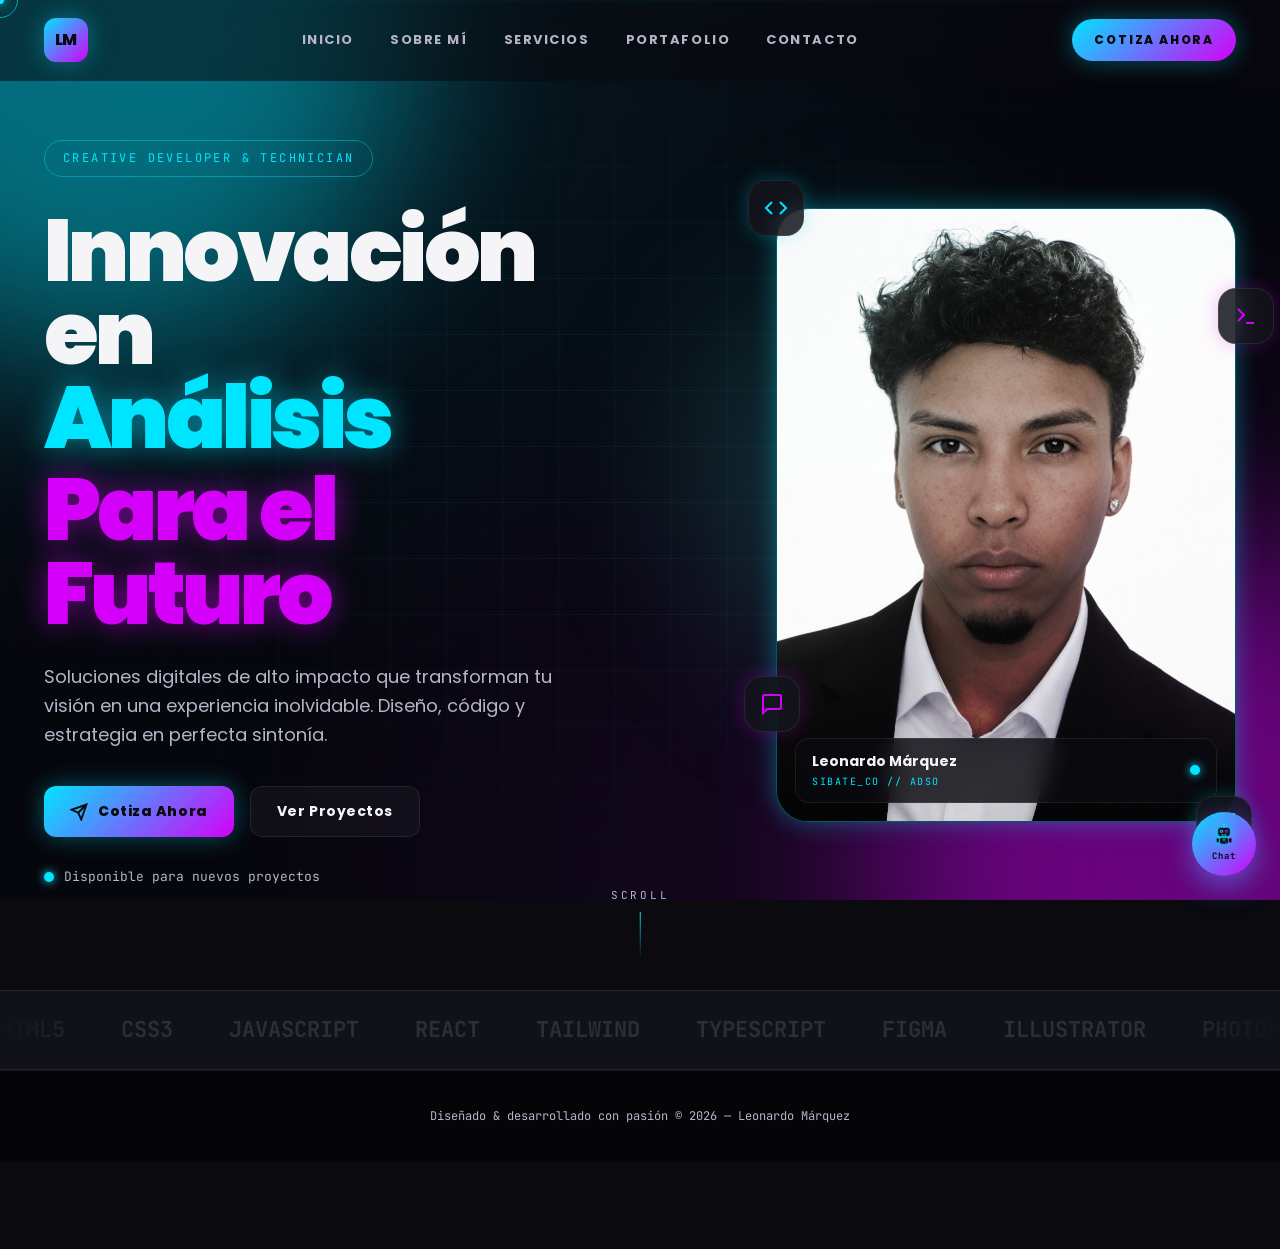
==== commit a6e1b427: "Refactor chat layout for responsive design" ====
--- a/index.html
+++ b/index.html
@@ -235,8 +235,8 @@
     .chat-form button:hover{transform:scale(1.05)}
     .chat-form button svg{width:18px;height:18px}
     @media (max-width:480px){
-      .chat-fab{bottom:16px;right:16px;width:56px;height:56px}
-      .chat-window{bottom:16px;right:16px;left:16px;width:auto;height:75vh}
+      .chat-fab{bottom:max(1rem,env(safe-area-inset-bottom));right:max(1rem,env(safe-area-inset-right));width:clamp(3.25rem,14vw,3.5rem);height:clamp(3.25rem,14vw,3.5rem)}
+      .chat-window{bottom:max(1rem,env(safe-area-inset-bottom));right:max(1rem,env(safe-area-inset-right));left:max(1rem,env(safe-area-inset-left));width:auto;height:min(75vh,42rem);height:min(75dvh,42rem);max-height:calc(100vh - 2rem);max-height:calc(100dvh - 2rem)}
     }
   </style>
 
--- a/css/style.css
+++ b/css/style.css
@@ -1,341 +1,1749 @@
-<!DOCTYPE html>
-<html lang="es">
-<head>
-  <meta charset="UTF-8" />
-  <meta name="viewport" content="width=device-width, initial-scale=1.0" />
-  <meta name="description" content="Portafolio de Leonardo Márquez — Análisis y Desarrollo Software, Diseño Gráfico, Soporte Técnico." />
-  <title>Sobre mí — Leonardo Márquez</title>
-  <link rel="icon" type="image/svg+xml" href="images/favicon.svg">
-  <link rel="shortcut icon" href="images/favicon.svg">
-
-  <link rel="preconnect" href="https://fonts.googleapis.com" />
-  <link rel="preconnect" href="https://fonts.gstatic.com" crossorigin />
-  <link href="https://fonts.googleapis.com/css2?family=JetBrains+Mono:wght@400;500;700&family=Poppins:wght@300;400;600;700;800;900&display=swap" rel="stylesheet" />
-
-  <link rel="stylesheet" href="css/style.css" />
-</head>
-<body>
-
-  <!-- Animated cyber background (mobile-optimized) -->
-  <div class="site-bg" aria-hidden="true">
-    <div class="site-bg-grid"></div>
-    <div class="site-bg-orb orb-1"></div>
-    <div class="site-bg-orb orb-2"></div>
-    <div class="site-bg-orb orb-3"></div>
-    <div class="site-bg-particles">
-      <span></span><span></span><span></span><span></span><span></span>
-      <span></span><span></span><span></span><span></span><span></span>
-    </div>
-    <div class="site-bg-scan"></div>
-  </div>
-
-  <!-- Custom Cursor -->
-  <div class="cursor-dot" id="cursor-dot"></div>
-  <div class="cursor-ring" id="cursor-ring"></div>
-
-  <!-- Scroll Progress Bar -->
-  <div class="scroll-progress" id="scroll-progress"></div>
-
-  <!-- Navigation -->
-  <header class="nav" id="nav">
-    <div class="nav-inner">
-      <a href="index.html" class="nav-logo">LM</a>
-
-      <nav class="nav-links" id="nav-links">
-        <a href="index.html">INICIO</a>
-        <a href="sobre-mi.html" class="active">SOBRE MÍ</a>
-        <a href="servicios.html">SERVICIOS</a>
-        <a href="portafolio.html">PORTAFOLIO</a>
-        <a href="contacto.html">CONTACTO</a>
-      </nav>
-
-      <a href="contacto.html" class="btn btn-cta">COTIZA AHORA</a>
-
-      <button class="nav-toggle" id="nav-toggle" aria-label="Menú">
-        <span></span><span></span><span></span>
-      </button>
-    </div>
-  </header>
-
-  <main>
-
-<section id="about" class="about section">
-      <div class="container">
-        <div class="section-header reveal">
-          <div class="section-sub">CONOCE_AL_CREADOR</div>
-          <h2 class="section-title">Sobre Mí</h2>
-          <div class="section-bar"></div>
-        </div>
-
-        <div class="about-grid">
-          <div class="about-photo reveal">
-            <div class="photo-glow"></div>
-            <div class="avatar-card" data-parallax="0.3">
-             <img src="images/cb85d946c7184f13862a043a77096b44.gif" alt="Leonardo Márquez" />
-              <div class="">
-                
-                
-              </div>
-            </div>
-          </div>
-
-          <div class="about-content reveal">
-            <h3 class="about-headline">
-              Diseño con <span class="text-magenta">propósito</span>.<br/>
-              Desarrollo con <span class="text-cyan">precisión</span>.
-            </h3>
-
-            <p class="about-desc">
-              Soy un perfil híbrido que fusiona el ojo crítico del diseño con la lógica implacable de la ingeniería de software. No solo hago que las cosas se vean bien; construyo sistemas que funcionan de manera impecable y escalan con tu negocio.
-            </p>
-
-            <div class="pillars">
-              <div class="pillar">
-                <div class="pillar-icon cyan">
-                  <svg viewBox="0 0 24 24" fill="none" stroke="currentColor" stroke-width="2"><polyline points="16 18 22 12 16 6"/><polyline points="8 6 2 12 8 18"/></svg>
-                </div>
-                <div>
-                  <h4>Estudiante en Análisis y Desarrollo</h4>
-                  <p>Especialización en programación y desarrollo de software con enfoque en escalabilidad.</p>
-                </div>
-              </div>
-
-              <div class="pillar">
-                <div class="pillar-icon magenta">
-                  <svg viewBox="0 0 24 24" fill="none" stroke="currentColor" stroke-width="2"><circle cx="13.5" cy="6.5" r=".5"/><circle cx="17.5" cy="10.5" r=".5"/><circle cx="8.5" cy="7.5" r=".5"/><circle cx="6.5" cy="12.5" r=".5"/><path d="M12 2C6.5 2 2 6.5 2 12s4.5 10 10 10c.926 0 1.648-.746 1.648-1.688 0-.437-.18-.835-.437-1.125-.29-.289-.438-.652-.438-1.125a1.64 1.64 0 0 1 1.668-1.668h1.996c3.051 0 5.555-2.503 5.555-5.554C21.965 6.012 17.461 2 12 2z"/></svg>
-                </div>
-                <div>
-                  <h4>Diseñador Gráfico</h4>
-                  <p>Identidades visuales, branding de alto impacto y diseño de interfaces que convierten.</p>
-                </div>
-              </div>
-
-              <div class="pillar">
-                <div class="pillar-icon cyan">
-                  <svg viewBox="0 0 24 24" fill="none" stroke="currentColor" stroke-width="2"><rect x="2" y="2" width="20" height="8" rx="2"/><rect x="2" y="14" width="20" height="8" rx="2"/><line x1="6" y1="6" x2="6.01" y2="6"/><line x1="6" y1="18" x2="6.01" y2="18"/></svg>
-                </div>
-                <div>
-                  <h4>Soporte Técnico</h4>
-                  <p>Redes, hosting, mantenimiento proactivo y soluciones informáticas robustas.</p>
-                </div>
-              </div>
-            </div>
-          </div>
-        </div>
-      </div>
-    </section>
-
-<!-- STATS -->
-    <section class="stats">
-      <div class="container">
-        <div class="stats-grid">
-          <div class="stat-card reveal">
-            <div class="stat-num text-cyan" data-counter="5" data-suffix="+">0+</div>
-            <div class="stat-label">Proyectos Realizados</div>
-          </div>
-          <div class="stat-card reveal">
-            <div class="stat-num text-magenta" data-counter="8" data-suffix="+">0+</div>
-            <div class="stat-label">Tecnologías</div>
-          </div>
-          <div class="stat-card reveal">
-            <div class="stat-num text-cyan" data-counter="100" data-suffix="%">0%</div>
-            <div class="stat-label">Compromiso</div>
-          </div>
-          <div class="stat-card reveal">
-            <div class="stat-num text-magenta">24/7</div>
-            <div class="stat-label">Disponibilidad</div>
-          </div>
-        </div>
-      </div>
-    </section>
-
-<section id="experience" class="experience section">
-      <div class="container">
-        <div class="section-header reveal">
-          <div class="section-sub">EXPERIENCIA_Y_EDUCACIÓN</div>
-          <h2 class="section-title">Mi Trayectoria</h2>
-          <div class="section-bar"></div>
-        </div>
-
-        <div class="timeline-grid">
-
-          <div class="timeline-col reveal">
-            <div class="timeline-head">
-              <div class="timeline-icon cyan">
-                <svg viewBox="0 0 24 24" fill="none" stroke="currentColor" stroke-width="2"><path d="M2 3h6a4 4 0 0 1 4 4v14a3 3 0 0 0-3-3H2zM22 3h-6a4 4 0 0 0-4 4v14a3 3 0 0 1 3-3h7z"/></svg>
-              </div>
-              <h3>Educación</h3>
-            </div>
-            <div class="timeline cyan-line">
-              <article class="timeline-item">
-                <span class="timeline-dot active-cyan"></span>
-                <div class="timeline-card">
-                  <div class="timeline-row">
-                    <h4>Análisis y Desarrollo de Software</h4>
-                    <span class="badge cyan">EN CURSO</span>
-                  </div>
-                  <p class="muted mono">@ SENA</p>
-                  <p>Especialización integral en programación, modelado de bases de datos, arquitectura web y análisis de sistemas empresariales.</p>
-                </div>
-              </article>
-              <article class="timeline-item">
-                <span class="timeline-dot"></span>
-                <div class="timeline-card">
-                  <h4>Diseño Gráfico &amp; Web</h4>
-                  <p class="muted mono">Cursos Especializados</p>
-                  <p>Dominio avanzado de Adobe Creative Suite, metodologías UI/UX, prototipado en Figma y maquetación web responsiva.</p>
-                </div>
-              </article>
-              <article class="timeline-item">
-                <span class="timeline-dot"></span>
-                <div class="timeline-card">
-                  <h4>Certificaciones Técnicas</h4>
-                  <p class="muted mono">En Desarrollo</p>
-                  <p>Administración Linux, configuración de redes estructuradas y fundamentos de seguridad informática.</p>
-                </div>
-              </article>
-            </div>
-          </div>
-
-          <div class="timeline-col reveal">
-            <div class="timeline-head">
-              <div class="timeline-icon magenta">
-                <svg viewBox="0 0 24 24" fill="none" stroke="currentColor" stroke-width="2"><rect x="2" y="7" width="20" height="14" rx="2"/><path d="M16 21V5a2 2 0 0 0-2-2h-4a2 2 0 0 0-2 2v16"/></svg>
-              </div>
-              <h3>Experiencia</h3>
-            </div>
-            <div class="timeline magenta-line">
-              <article class="timeline-item">
-                <span class="timeline-dot active-magenta"></span>
-                <div class="timeline-card">
-                  <div class="timeline-row">
-                    <h4>Diseño Gráfico Freelance</h4>
-                    <span class="badge magenta">2021 - HOY</span>
-                  </div>
-                  <p>Creación de identidades visuales memorables, diseño de logotipos corporativos y dirección de arte para campañas en redes sociales.</p>
-                </div>
-              </article>
-              <article class="timeline-item">
-                <span class="timeline-dot"></span>
-                <div class="timeline-card">
-                  <div class="timeline-row">
-                    <h4>Soporte Técnico Remoto</h4>
-                    <span class="badge muted-badge">2022 - HOY</span>
-                  </div>
-                  <p>Mantenimiento preventivo de sistemas, despliegue de servidores hosting, resolución de incidencias y soporte técnico a usuarios finales.</p>
-                </div>
-              </article>
-              <article class="timeline-item">
-                <span class="timeline-dot"></span>
-                <div class="timeline-card">
-                  <div class="timeline-row">
-                    <h4>Desarrollo Web Proyectos</h4>
-                    <span class="badge muted-badge">2023 - HOY</span>
-                  </div>
-                  <p>Implementación de landing pages de alta conversión, plataformas de e-commerce y aplicaciones web interactivas con React y Tailwind.</p>
-                </div>
-              </article>
-            </div>
-          </div>
-
-        </div>
-      </div>
-    </section>
-  </main>
-
-
-
-<!-- FOOTER -->
-  <footer class="footer">
-    <div class="container">
-      <p>Diseñado &amp; desarrollado con pasión © 2026 — Leonardo Márquez</p>
-    </div>
-  </footer>
-
-<!-- TOAST -->
-  <div class="toast" id="toast">
-    <div class="toast-title">¡Mensaje enviado con éxito!</div>
-    <div class="toast-desc">Me pondré en contacto contigo muy pronto.</div>
-  </div>
-
-<!-- AI CHAT WIDGET -->
-  <button class="chat-fab" id="chat-fab" aria-label="Abrir asistente">
-    <svg viewBox="0 0 24 24" fill="none" stroke="currentColor" stroke-width="2.2">
-      <path d="M21 15a2 2 0 0 1-2 2H7l-4 4V5a2 2 0 0 1 2-2h14a2 2 0 0 1 2 2z"/>
-    </svg>
-    <span class="chat-fab-label">Soporte</span>
-  </button>
-
-  <aside class="chat-window" id="chat-window" aria-hidden="true">
-    <header class="chat-header">
-      <div class="chat-header-left">
-        <div class="chat-avatar">LM</div>
-        <div>
-          <div class="chat-title">Soporte</div>
-          <div class="chat-status"><span class="dot"></span> En línea</div>
-        </div>
-      </div>
-      <button class="chat-close" id="chat-close" aria-label="Cerrar">×</button>
-    </header>
-    <div class="chat-body" id="chat-body"></div>
-    <div class="chat-quick" id="chat-quick"></div>
-    <form class="chat-form" id="chat-form" autocomplete="off">
-      <input type="text" id="chat-input" placeholder="Escribe tu mensaje..." aria-label="Mensaje" />
-      <button type="submit" aria-label="Enviar">
-        <svg viewBox="0 0 24 24" fill="none" stroke="currentColor" stroke-width="2.5">
-          <path d="M22 2L11 13M22 2l-7 20-4-9-9-4 20-7z"/>
-        </svg>
-      </button>
-    </form>
-  </aside>
-
-<style>
-    /* Chat widget — estilos propios, no afectan al resto */
-    .chat-fab{position:fixed;bottom:24px;right:24px;z-index:9998;width:64px;height:64px;border-radius:50%;border:0;cursor:pointer;background:linear-gradient(135deg,#00e5ff,#d500f9);color:#0a0a0f;display:flex;flex-direction:column;align-items:center;justify-content:center;gap:0;box-shadow:0 10px 30px rgba(0,229,255,.35),0 6px 20px rgba(213,0,249,.3);transition:transform .2s ease,opacity .2s ease;font-family:'JetBrains Mono',monospace}
-    .chat-fab svg{width:24px;height:24px}
-    .chat-fab-label{font-size:9px;font-weight:700;letter-spacing:1px;margin-top:2px}
-    .chat-fab:hover{transform:scale(1.08)}
-    .chat-fab.hidden{opacity:0;pointer-events:none;transform:scale(.6)}
-    .chat-window{position:fixed;bottom:24px;right:24px;z-index:9999;width:370px;max-width:calc(100vw - 32px);height:520px;max-height:calc(100vh - 100px);background:#0a0a0f;border:1px solid rgba(0,229,255,.3);border-radius:16px;display:flex;flex-direction:column;overflow:hidden;box-shadow:0 20px 60px rgba(0,0,0,.6),0 0 30px rgba(0,229,255,.15);transform:translateY(20px) scale(.95);opacity:0;pointer-events:none;transition:transform .25s ease,opacity .25s ease;font-family:'Poppins',sans-serif}
-    .chat-window.open{transform:translateY(0) scale(1);opacity:1;pointer-events:auto}
-    .chat-header{display:flex;align-items:center;justify-content:space-between;padding:14px 16px;background:linear-gradient(135deg,rgba(0,229,255,.12),rgba(213,0,249,.12));border-bottom:1px solid rgba(255,255,255,.08)}
-    .chat-header-left{display:flex;align-items:center;gap:12px}
-    .chat-avatar{width:38px;height:38px;border-radius:50%;background:linear-gradient(135deg,#00e5ff,#d500f9);color:#0a0a0f;font-weight:800;display:flex;align-items:center;justify-content:center;font-size:14px;font-family:'JetBrains Mono',monospace}
-    .chat-title{color:#fff;font-weight:600;font-size:14px;line-height:1}
-    .chat-status{color:#00e5ff;font-size:11px;display:flex;align-items:center;gap:6px;margin-top:4px;font-family:'JetBrains Mono',monospace}
-    .chat-status .dot{width:7px;height:7px;border-radius:50%;background:#00e5ff;box-shadow:0 0 8px #00e5ff;animation:pulse 1.5s infinite}
-    @keyframes pulse{0%,100%{opacity:1}50%{opacity:.4}}
-    .chat-close{background:transparent;border:0;color:#fff;font-size:26px;cursor:pointer;padding:0;width:30px;height:30px;display:flex;align-items:center;justify-content:center;line-height:1;border-radius:6px;transition:background .2s}
-    .chat-close:hover{background:rgba(255,255,255,.1)}
-    .chat-body{flex:1;overflow-y:auto;padding:16px;display:flex;flex-direction:column;gap:10px;background:#0a0a0f}
-    .chat-body::-webkit-scrollbar{width:6px}
-    .chat-body::-webkit-scrollbar-thumb{background:rgba(0,229,255,.25);border-radius:3px}
-    .msg{max-width:85%;padding:10px 14px;border-radius:14px;font-size:13.5px;line-height:1.5;word-wrap:break-word;animation:msgIn .25s ease}
-    @keyframes msgIn{from{opacity:0;transform:translateY(6px)}to{opacity:1;transform:translateY(0)}}
-    .msg.bot{background:rgba(255,255,255,.06);color:#e8e8f0;align-self:flex-start;border:1px solid rgba(0,229,255,.15)}
-    .msg.user{background:linear-gradient(135deg,#00e5ff,#d500f9);color:#0a0a0f;align-self:flex-end;font-weight:500}
-    .msg a{color:#00e5ff;text-decoration:underline}
-    .msg.user a{color:#0a0a0f}
-    .typing{align-self:flex-start;background:rgba(255,255,255,.06);border:1px solid rgba(0,229,255,.15);padding:10px 14px;border-radius:14px;display:flex;gap:4px}
-    .typing span{width:7px;height:7px;border-radius:50%;background:#00e5ff;animation:typing 1.2s infinite ease-in-out}
-    .typing span:nth-child(2){animation-delay:.15s}
-    .typing span:nth-child(3){animation-delay:.3s}
-    @keyframes typing{0%,60%,100%{opacity:.3;transform:translateY(0)}30%{opacity:1;transform:translateY(-4px)}}
-    .chat-quick{display:flex;flex-wrap:wrap;gap:6px;padding:8px 14px;border-top:1px solid rgba(255,255,255,.06)}
-    .chat-quick button{background:rgba(0,229,255,.08);color:#00e5ff;border:1px solid rgba(0,229,255,.3);padding:6px 11px;border-radius:14px;font-size:11px;font-family:'JetBrains Mono',monospace;cursor:pointer;transition:all .2s;font-weight:500}
-    .chat-quick button:hover{background:rgba(0,229,255,.18);border-color:#00e5ff;transform:translateY(-1px)}
-    .chat-form{display:flex;gap:8px;padding:12px;background:rgba(0,0,0,.3);border-top:1px solid rgba(255,255,255,.08)}
-    .chat-form input{flex:1;background:rgba(255,255,255,.05);border:1px solid rgba(255,255,255,.1);color:#fff;padding:10px 13px;border-radius:10px;font-size:13px;font-family:'Poppins',sans-serif;outline:none;transition:border-color .2s}
-    .chat-form input:focus{border-color:#00e5ff}
-    .chat-form button{background:linear-gradient(135deg,#00e5ff,#d500f9);border:0;color:#0a0a0f;width:42px;border-radius:10px;cursor:pointer;display:flex;align-items:center;justify-content:center;transition:transform .2s}
-    .chat-form button:hover{transform:scale(1.05)}
-    .chat-form button svg{width:18px;height:18px}
-    @media (max-width:480px){
-      .chat-fab{bottom:16px;right:16px;width:56px;height:56px}
-      .chat-window{bottom:16px;right:16px;left:16px;width:auto;height:75vh}
-    }
-  </style>
-
-  <script src="js/main.js"></script>
-</body>
-</html>
+/* =========================================================
+   LEONARDO MÁRQUEZ — PORTAFOLIO
+   Vanilla HTML/CSS/JS — sin dependencias de build
+   ========================================================= */
+
+/* ---------- Variables ---------- */
+:root {
+  --bg:        #0a0a0f;
+  --bg-2:      #11111a;
+  --card:      #14141d;
+  --border:    rgba(255,255,255,0.08);
+  --border-2:  rgba(255,255,255,0.18);
+  --fg:        #f5f5f7;
+  --muted:     #b5b5c8;
+  --cyan:      #00e5ff;
+  --magenta:   #d500f9;
+  --grad:      linear-gradient(135deg, #00e5ff 0%, #d500f9 100%);
+
+  --font-sans: 'Poppins', system-ui, -apple-system, sans-serif;
+  --font-mono: 'JetBrains Mono', ui-monospace, monospace;
+
+  --shadow-cyan:    0 0 25px rgba(0, 229, 255, 0.35);
+  --shadow-magenta: 0 0 25px rgba(213, 0, 249, 0.35);
+}
+
+/* ---------- Reset ---------- */
+*,*::before,*::after { box-sizing: border-box; margin: 0; padding: 0; }
+html { scroll-behavior: smooth; -webkit-font-smoothing: antialiased; }
+body {
+  font-family: var(--font-sans);
+  color: var(--fg);
+  background: var(--bg);
+  line-height: 1.55;
+  overflow-x: hidden;
+  cursor: none;
+}
+@media (max-width: 900px) { body { cursor: auto; } }
+img { display: block; max-width: 100%; height: auto; }
+a   { color: inherit; text-decoration: none; }
+button, input, select, textarea { font: inherit; color: inherit; }
+ul  { list-style: none; }
+::selection { background: rgba(0,229,255,0.3); color: #fff; }
+
+/* ---------- Layout ---------- */
+.container { max-width: 1240px; margin: 0 auto; padding: 0 24px; }
+.section   { padding: 96px 0; position: relative; }
+
+@media (max-width: 600px) {
+  .container { padding: 0 16px; }
+  .section   { padding: 64px 0; }
+}
+@media (max-width: 380px) {
+  .container { padding: 0 12px; }
+  .section   { padding: 52px 0; }
+}
+
+.text-cyan    { color: var(--cyan); }
+.text-magenta { color: var(--magenta); }
+.muted        { color: var(--muted); }
+.mono         { font-family: var(--font-mono); }
+
+/* ---------- Custom cursor ---------- */
+.cursor-dot, .cursor-ring {
+  position: fixed; pointer-events: none; z-index: 9999;
+  top: 0; left: 0; transform: translate(-50%, -50%);
+  transition: opacity .25s, width .2s, height .2s;
+  mix-blend-mode: screen;
+}
+.cursor-dot {
+  width: 8px; height: 8px; border-radius: 50%;
+  background: var(--cyan);
+  box-shadow: 0 0 12px var(--cyan);
+}
+.cursor-ring {
+  width: 36px; height: 36px; border-radius: 50%;
+  border: 1.5px solid rgba(0,229,255,0.6);
+  transition: transform .15s ease-out, width .25s, height .25s, border-color .25s;
+}
+.cursor-ring.active { width: 56px; height: 56px; border-color: var(--magenta); }
+@media (max-width: 900px) {
+  .cursor-dot, .cursor-ring { display: none; }
+}
+
+/* ---------- Scroll progress ---------- */
+.scroll-progress {
+  position: fixed; top: 0; left: 0; height: 3px; width: 0%;
+  background: var(--grad);
+  z-index: 1000; box-shadow: 0 0 10px rgba(0,229,255,0.6);
+  transition: width .05s linear;
+}
+
+/* ---------- Nav ---------- */
+.nav {
+  position: fixed; top: 0; left: 0; right: 0; z-index: 100;
+  padding: 18px 0;
+  background: rgba(10,10,15,0.55);
+  backdrop-filter: blur(16px);
+  -webkit-backdrop-filter: blur(16px);
+  border-bottom: 1px solid transparent;
+  transition: padding .3s, background .3s, border-color .3s;
+}
+.nav.scrolled {
+  padding: 12px 0;
+  background: rgba(10,10,15,0.85);
+  border-bottom-color: var(--border);
+}
+.nav-inner {
+  max-width: 1240px; margin: 0 auto; padding: 0 24px;
+  display: flex; align-items: center; justify-content: space-between; gap: 24px;
+}
+.nav-logo {
+  display: inline-flex; align-items: center; justify-content: center;
+  width: 44px; height: 44px; border-radius: 12px;
+  background: var(--grad);
+  font-weight: 800; color: var(--bg); letter-spacing: -.02em;
+  box-shadow: var(--shadow-cyan);
+}
+.nav-links { display: flex; gap: 36px; }
+.nav-links a {
+  font-size: 13px; font-weight: 700; letter-spacing: .12em;
+  color: var(--muted); transition: color .2s; position: relative;
+}
+.nav-links a:hover, .nav-links a.active { color: var(--fg); }
+.nav-links a.active::after {
+  content: ''; position: absolute; left: 0; right: 0; bottom: -8px;
+  height: 2px; background: var(--grad); border-radius: 2px;
+}
+.nav-toggle { display: none; background: none; border: 0; flex-direction: column; gap: 5px; padding: 8px; cursor: pointer; }
+.nav-toggle span { width: 22px; height: 2px; background: var(--fg); transition: .3s; }
+
+@media (max-width: 900px) {
+  .nav-toggle { display: flex; }
+  .nav-links {
+    position: fixed; top: 70px; right: 16px; left: 16px;
+    flex-direction: column; gap: 0; padding: 8px;
+    background: rgba(10,10,15,0.95); backdrop-filter: blur(12px);
+    border: 1px solid var(--border); border-radius: 16px;
+    transform: translateY(-10px); opacity: 0; pointer-events: none;
+    transition: .25s;
+  }
+  .nav-links.open { transform: translateY(0); opacity: 1; pointer-events: auto; }
+  .nav-links a { padding: 14px 16px; border-radius: 10px; }
+  .nav-links a:hover { background: rgba(255,255,255,0.05); }
+  .btn-cta { display: none; }
+}
+
+/* ---------- Buttons ---------- */
+.btn {
+  display: inline-flex; align-items: center; justify-content: center; gap: 10px;
+  padding: 14px 26px; border-radius: 12px; font-weight: 700; font-size: 14px;
+  letter-spacing: .04em; cursor: pointer; border: 0;
+  transition: transform .2s, box-shadow .25s, opacity .2s;
+  white-space: nowrap;
+}
+.btn svg { width: 18px; height: 18px; stroke-width: 2.5; }
+.btn:hover { transform: translateY(-2px); }
+
+.btn-primary {
+  background: var(--grad); color: var(--bg); font-weight: 800;
+  box-shadow: var(--shadow-cyan);
+}
+.btn-primary:hover { box-shadow: 0 0 30px rgba(0,229,255,0.6), 0 0 30px rgba(213,0,249,0.4); }
+
+.btn-ghost {
+  background: rgba(255,255,255,0.04); color: var(--fg);
+  border: 1px solid var(--border);
+}
+.btn-ghost:hover { background: rgba(255,255,255,0.08); border-color: var(--border-2); }
+
+.btn-cta {
+  background: var(--grad); color: var(--bg); font-weight: 800;
+  padding: 12px 22px; font-size: 12px; letter-spacing: .15em;
+  border-radius: 999px; box-shadow: var(--shadow-cyan);
+}
+
+.btn-block { width: 100%; padding: 22px; font-size: 16px; letter-spacing: .12em; }
+
+/* ---------- Section header ---------- */
+.section-header { text-align: center; margin-bottom: 64px; }
+@media (max-width: 600px) { .section-header { margin-bottom: 40px; } }
+.section-sub {
+  display: inline-block; font-family: var(--font-mono); font-size: 12px;
+  color: var(--cyan); letter-spacing: .25em; margin-bottom: 16px;
+  padding: 6px 14px; border: 1px solid rgba(0,229,255,0.3); border-radius: 999px;
+  background: rgba(0,229,255,0.06);
+}
+.section-title {
+  font-size: clamp(36px, 5vw, 64px); font-weight: 900;
+  letter-spacing: -.03em; line-height: 1.05;
+  background: var(--grad); -webkit-background-clip: text; background-clip: text;
+  color: transparent;
+}
+.section-bar {
+  width: 80px; height: 3px; margin: 18px auto 0;
+  background: var(--grad); border-radius: 2px;
+  transform: scaleX(0); transform-origin: left;
+  animation: drawBar 1s ease forwards;
+  animation-play-state: paused;
+}
+.reveal.in-view .section-bar { animation-play-state: running; }
+@keyframes drawBar { to { transform: scaleX(1); } }
+
+/* ---------- Reveal animations ---------- */
+.reveal {
+  opacity: 0; transform: translateY(30px);
+  transition: opacity .8s ease, transform .8s ease;
+}
+.reveal.in-view { opacity: 1; transform: translateY(0); }
+/* On mobile: gentler reveal — less distance, slightly faster */
+@media (max-width: 720px) {
+  .reveal { transform: translateY(16px); transition: opacity .6s ease, transform .6s ease; }
+}
+@media (prefers-reduced-motion: reduce) {
+  .reveal { opacity: 1; transform: none; }
+  *, *::before, *::after { animation-duration: .01ms !important; transition-duration: .01ms !important; }
+}
+
+/* =========================================================
+   HERO
+   ========================================================= */
+.hero {
+  min-height: 100vh; padding: 140px 0 100px;
+  position: relative; overflow: hidden;
+  display: flex; align-items: center;
+}
+.hero-grid {
+  position: absolute; inset: 0; pointer-events: none; opacity: .25;
+  background-image:
+    linear-gradient(rgba(0,229,255,.08) 1px, transparent 1px),
+    linear-gradient(90deg, rgba(0,229,255,.08) 1px, transparent 1px);
+  background-size: 80px 80px;
+  mask-image: radial-gradient(ellipse at center, black 30%, transparent 75%);
+}
+.hero-inner {
+  display: grid; grid-template-columns: 1fr 1fr; gap: 60px;
+  align-items: center; position: relative; z-index: 2; width: 100%;
+}
+.hero-badge {
+  display: inline-block; padding: 8px 18px; border-radius: 999px;
+  border: 1px solid rgba(0,229,255,.4); color: var(--cyan);
+  font-family: var(--font-mono); font-size: 12px; letter-spacing: .2em;
+  margin-bottom: 32px;
+}
+.hero-title {
+  font-size: clamp(44px, 7vw, 88px); font-weight: 900;
+  letter-spacing: -.04em; line-height: .95;
+}
+.hero-title span { display: block; }
+.hero-title .line-1 { color: var(--fg); }
+.hero-title .line-2 { color: var(--cyan); text-shadow: 0 0 30px rgba(0,229,255,.5); min-height: 1.05em; }
+.hero-title .line-3 { color: var(--magenta); text-shadow: 0 0 30px rgba(213,0,249,.5); }
+.hero-desc { color: var(--muted); font-size: 18px; line-height: 1.6; margin: 28px 0 36px; max-width: 520px; }
+.hero-actions { display: flex; flex-wrap: wrap; gap: 16px; margin-bottom: 28px; }
+.hero-status {
+  display: inline-flex; align-items: center; gap: 10px;
+  font-family: var(--font-mono); font-size: 13px; color: var(--muted);
+}
+.status-dot {
+  width: 10px; height: 10px; border-radius: 50%;
+  background: var(--cyan); box-shadow: 0 0 10px var(--cyan);
+  animation: pulse 1.5s infinite;
+}
+@keyframes pulse {
+  0%,100% { opacity: 1; transform: scale(1); }
+  50%     { opacity: .5; transform: scale(1.2); }
+}
+
+/* Hero visual */
+.hero-visual {
+  position: relative; aspect-ratio: 3/4; max-width: 460px;
+  margin-left: auto; width: 100%;
+}
+.hero-blob {
+  position: absolute; inset: -10%; width: 120%; height: 120%;
+  filter: blur(40px); opacity: .55; mix-blend-mode: screen;
+  z-index: 0; pointer-events: none;
+}
+.avatar-card {
+  position: relative; z-index: 2; width: 100%; height: 100%;
+  border-radius: 32px; overflow: hidden;
+  border: 1px solid rgba(0,229,255,.35);
+  box-shadow: var(--shadow-cyan);
+  background: var(--bg);
+  transition: transform .3s ease-out;
+}
+.avatar-card img { width: 100%; height: 100%; object-fit: cover; }
+.avatar-overlay {
+  position: absolute; inset: 0; pointer-events: none;
+  background: linear-gradient(180deg, transparent 40%, rgba(10,10,15,.9) 100%),
+              linear-gradient(135deg, rgba(0,229,255,.18) 0%, transparent 50%, rgba(213,0,249,.22) 100%);
+  mix-blend-mode: overlay;
+}
+.avatar-tag {
+  position: absolute; left: 18px; right: 18px; bottom: 18px;
+  display: flex; align-items: center; justify-content: space-between;
+  padding: 12px 16px; border-radius: 14px;
+  background: rgba(10,10,15,.82); backdrop-filter: blur(12px);
+  border: 1px solid var(--border);
+}
+.avatar-name { font-weight: 700; font-size: 14px; }
+.avatar-role { font-family: var(--font-mono); font-size: 10px; color: var(--cyan); letter-spacing: .15em; margin-top: 2px; }
+
+.float-icon {
+  position: absolute; z-index: 3; width: 56px; height: 56px;
+  display: flex; align-items: center; justify-content: center;
+  border-radius: 18px; background: rgba(20,20,29,.85);
+  border: 1px solid var(--border); backdrop-filter: blur(10px);
+  transition: transform .25s ease-out;
+  animation: floatIcon 5s ease-in-out infinite;
+}
+.float-icon svg { width: 24px; height: 24px; }
+.float-tl { top: -28px; left: -28px; color: var(--cyan); box-shadow: 0 0 18px rgba(0,229,255,.25); animation-delay: 0s; }
+.float-tr { top: 80px; right: -38px; color: var(--magenta); box-shadow: 0 0 18px rgba(213,0,249,.25); animation-delay: -1.2s; }
+.float-bl { bottom: 90px; left: -32px; color: var(--magenta); box-shadow: 0 0 18px rgba(213,0,249,.25); animation-delay: -2.4s; }
+.float-br { bottom: -30px; right: -16px; color: var(--cyan); box-shadow: 0 0 18px rgba(0,229,255,.25); animation-delay: -3.6s; }
+@keyframes floatIcon {
+  0%,100% { transform: translateY(0); }
+  50%     { transform: translateY(-12px); }
+}
+
+.hero-scroll {
+  position: absolute; left: 50%; bottom: 30px; transform: translateX(-50%);
+  display: flex; flex-direction: column; align-items: center; gap: 8px; z-index: 4;
+}
+.hero-scroll span { font-family: var(--font-mono); font-size: 11px; color: var(--muted); letter-spacing: .25em; }
+.scroll-line {
+  width: 1px; height: 48px;
+  background: linear-gradient(to bottom, var(--cyan), transparent);
+  animation: scrollDown 2s infinite ease-in-out;
+}
+@keyframes scrollDown {
+  0%,100% { transform: translateY(0); opacity: 1; }
+  50%     { transform: translateY(8px); opacity: .4; }
+}
+
+@media (max-width: 900px) {
+  .hero { padding: 100px 0 60px; min-height: auto; }
+  .hero-inner { grid-template-columns: 1fr; gap: 40px; }
+  .hero-visual { max-width: 280px; margin: 0 auto; }
+  .hero-scroll { display: none; }
+  /* Float icons overflow the visual frame on small screens — hide them */
+  .float-icon { display: none; }
+}
+@media (max-width: 600px) {
+  .hero { padding: 88px 0 48px; }
+  .hero-inner { gap: 32px; }
+  .hero-visual { max-width: 240px; }
+  .hero-badge { font-size: 10px; padding: 6px 12px; margin-bottom: 20px; }
+  .hero-title { font-size: clamp(36px, 11vw, 60px); }
+  .hero-desc { font-size: 15px; margin: 18px 0 24px; }
+  .hero-actions { gap: 12px; }
+  .hero-actions .btn { padding: 12px 20px; font-size: 13px; }
+}
+@media (max-width: 380px) {
+  .hero-visual { max-width: 200px; }
+  .hero-title { font-size: clamp(32px, 12vw, 52px); }
+}
+
+/* =========================================================
+   MARQUEE
+   ========================================================= */
+.marquee {
+  background: var(--bg-2);
+  border-top: 1px solid var(--border);
+  border-bottom: 1px solid var(--border);
+  padding: 22px 0; overflow: hidden; position: relative;
+}
+.marquee::before, .marquee::after {
+  content: ''; position: absolute; top: 0; bottom: 0; width: 120px; z-index: 2;
+  pointer-events: none;
+}
+.marquee::before { left: 0; background: linear-gradient(90deg, var(--bg-2), transparent); }
+.marquee::after  { right: 0; background: linear-gradient(-90deg, var(--bg-2), transparent); }
+.marquee-track {
+  display: inline-flex; gap: 56px; white-space: nowrap;
+  animation: scrollX 40s linear infinite;
+  font-family: var(--font-mono); font-size: 22px; font-weight: 700;
+  color: rgba(255,255,255,.12);
+}
+.marquee-track span { transition: color .3s; }
+.marquee-track span:hover { color: var(--cyan); }
+@keyframes scrollX { to { transform: translateX(-50%); } }
+/* Slow down marquee on mobile for readability and performance */
+@media (max-width: 720px) {
+  .marquee-track { animation-duration: 65s; font-size: 18px; gap: 36px; }
+}
+
+/* =========================================================
+   ABOUT
+   ========================================================= */
+.about-grid {
+  display: grid; grid-template-columns: 2fr 3fr; gap: 80px;
+  align-items: center;
+}
+.about-photo { position: relative; max-width: 420px; aspect-ratio: 4/5; margin: 0 auto; }
+.photo-glow {
+  position: absolute; inset: -10px; border-radius: 28px;
+  background: var(--grad); filter: blur(28px); opacity: .35; transition: opacity .5s;
+}
+.about-photo:hover .photo-glow { opacity: .6; }
+.photo-frame {
+  position: absolute; inset: 0; border-radius: 28px; overflow: hidden;
+  border: 1px solid var(--border); background: var(--card);
+}
+.photo-frame img {
+  width: 100%; height: 100%; object-fit: cover;
+  transition: transform .7s;
+}
+.about-photo:hover .photo-frame img { transform: scale(1.05); }
+.photo-overlay {
+  position: absolute; inset: 0;
+  background: linear-gradient(180deg, transparent 30%, var(--bg) 100%),
+              linear-gradient(135deg, rgba(0,229,255,.12), transparent 50%, rgba(213,0,249,.12));
+  mix-blend-mode: overlay;
+}
+.photo-tag {
+  position: absolute; left: 24px; right: 24px; bottom: 24px;
+  display: flex; align-items: center; justify-content: space-between;
+  padding: 14px 16px; border-radius: 14px;
+  background: rgba(10,10,15,.82); backdrop-filter: blur(10px);
+  border: 1px solid var(--border);
+}
+.photo-icon {
+  width: 40px; height: 40px; border-radius: 50%;
+  background: rgba(0,229,255,.18); color: var(--cyan);
+  display: flex; align-items: center; justify-content: center;
+}
+.photo-icon svg { width: 20px; height: 20px; }
+
+.about-headline {
+  font-size: clamp(24px, 3vw, 38px); font-weight: 700;
+  line-height: 1.25; margin-bottom: 24px;
+}
+.about-desc { color: var(--muted); font-size: 17px; line-height: 1.7; margin-bottom: 36px; }
+.pillars { display: grid; gap: 20px; }
+.pillar {
+  display: flex; gap: 22px; padding: 22px;
+  background: var(--card); border: 1px solid var(--border);
+  border-radius: 18px; transition: border-color .25s, transform .25s;
+}
+.pillar:hover { border-color: var(--border-2); transform: translateX(6px); }
+.pillar-icon {
+  flex-shrink: 0; width: 56px; height: 56px; border-radius: 14px;
+  display: flex; align-items: center; justify-content: center;
+  transition: transform .3s;
+}
+.pillar:hover .pillar-icon { transform: scale(1.1); }
+.pillar-icon.cyan    { background: rgba(0,229,255,.1);    border: 1px solid rgba(0,229,255,.25);    color: var(--cyan); }
+.pillar-icon.magenta { background: rgba(213,0,249,.1);    border: 1px solid rgba(213,0,249,.25);    color: var(--magenta); }
+.pillar-icon svg { width: 26px; height: 26px; }
+.pillar h4 { font-size: 17px; margin-bottom: 6px; transition: color .25s; }
+.pillar:hover h4 { color: var(--cyan); }
+.pillar p { color: var(--muted); font-size: 14px; }
+
+@media (max-width: 900px) {
+  .about-grid { grid-template-columns: 1fr; gap: 40px; }
+  .about-photo { max-width: 280px; }
+}
+@media (max-width: 600px) {
+  .about-photo { max-width: 240px; }
+  .about-desc { font-size: 15px; }
+  .pillar { padding: 16px; gap: 14px; }
+  .pillar h4 { font-size: 15px; }
+  .pillar-icon { width: 44px; height: 44px; border-radius: 12px; }
+}
+/* Disable slide transform on hover for touch devices */
+@media (hover: none) {
+  .pillar:hover { transform: none; }
+  .pillar:hover h4 { color: inherit; }
+}
+
+/* =========================================================
+   SERVICES
+   ========================================================= */
+.services { background: var(--bg-2); overflow: hidden; }
+.decor {
+  position: absolute; pointer-events: none; mix-blend-mode: screen;
+  opacity: .07; z-index: 0; max-width: none;
+}
+.decor-right { right: 0; top: 25%; width: 500px; height: 700px; object-fit: cover; }
+.decor-left  { left: 0; bottom: 0; width: 400px; height: 400px; object-fit: contain; }
+@media (max-width: 1100px) { .decor { display: none; } }
+
+.services-grid {
+  display: grid; grid-template-columns: repeat(3, 1fr); gap: 28px;
+  position: relative; z-index: 1;
+}
+.service-card {
+  padding: 36px 32px; border-radius: 22px;
+  background: var(--card); border: 1px solid var(--border);
+  transition: transform .35s ease, border-color .25s, box-shadow .35s;
+  position: relative; overflow: hidden;
+}
+.service-card:hover { transform: translateY(-8px); }
+.service-card:nth-child(1):hover { border-color: rgba(0,229,255,.5); box-shadow: 0 12px 40px rgba(0,229,255,.18); }
+.service-card:nth-child(2):hover { border-color: rgba(213,0,249,.5); box-shadow: 0 12px 40px rgba(213,0,249,.18); }
+.service-card:nth-child(3):hover { border-color: rgba(0,229,255,.5); box-shadow: 0 12px 40px rgba(0,229,255,.18); }
+.service-icon {
+  width: 64px; height: 64px; border-radius: 16px;
+  display: flex; align-items: center; justify-content: center;
+  margin-bottom: 24px;
+}
+.service-icon.cyan    { background: rgba(0,229,255,.1);  border: 1px solid rgba(0,229,255,.25);  color: var(--cyan); }
+.service-icon.magenta { background: rgba(213,0,249,.1);  border: 1px solid rgba(213,0,249,.25);  color: var(--magenta); }
+.service-icon svg { width: 30px; height: 30px; }
+.service-card h3 { font-size: 22px; margin-bottom: 14px; font-weight: 800; }
+.service-card > p { color: var(--muted); margin-bottom: 22px; font-size: 14px; line-height: 1.65; }
+.service-card ul { display: flex; flex-direction: column; gap: 10px; }
+.service-card li {
+  display: flex; align-items: center; gap: 10px;
+  font-size: 14px; color: var(--fg);
+}
+.service-card li::before {
+  content: ''; width: 6px; height: 6px; border-radius: 50%;
+  background: var(--cyan); box-shadow: 0 0 6px var(--cyan); flex-shrink: 0;
+}
+.service-card:nth-child(2) li::before { background: var(--magenta); box-shadow: 0 0 6px var(--magenta); }
+
+@media (max-width: 900px) {
+  .services-grid { grid-template-columns: 1fr; gap: 20px; }
+}
+@media (max-width: 600px) {
+  .service-card { padding: 24px 20px; border-radius: 18px; }
+  .service-icon { width: 52px; height: 52px; margin-bottom: 18px; }
+  .service-card h3 { font-size: 19px; }
+}
+/* Disable lift on touch */
+@media (hover: none) {
+  .service-card:hover { transform: none; }
+}
+
+/* =========================================================
+   STATS
+   ========================================================= */
+.stats { padding: 64px 0; background: var(--bg-2); border-top: 1px solid var(--border); border-bottom: 1px solid var(--border); }
+.stats-grid { display: grid; grid-template-columns: repeat(4, 1fr); gap: 22px; }
+.stat-card {
+  padding: 36px 20px; text-align: center; border-radius: 22px;
+  background: var(--bg); border: 1px solid var(--border);
+  position: relative; overflow: hidden; transition: border-color .25s;
+}
+.stat-card:hover { border-color: var(--border-2); }
+.stat-num {
+  font-size: clamp(36px, 5vw, 60px); font-weight: 900; margin-bottom: 8px;
+  font-family: var(--font-sans); line-height: 1;
+}
+.stat-num.text-cyan    { text-shadow: 0 0 20px rgba(0,229,255,.5); }
+.stat-num.text-magenta { text-shadow: 0 0 20px rgba(213,0,249,.5); }
+.stat-label { font-family: var(--font-mono); font-size: 12px; color: var(--muted); letter-spacing: .15em; text-transform: uppercase; }
+
+@media (max-width: 700px) { .stats-grid { grid-template-columns: repeat(2, 1fr); gap: 14px; } }
+@media (max-width: 600px) {
+  .stats { padding: 48px 0; }
+  .stat-card { padding: 24px 14px; border-radius: 18px; }
+}
+
+/* =========================================================
+   EXPERIENCE / TIMELINE
+   ========================================================= */
+.timeline-grid {
+  display: grid; grid-template-columns: 1fr 1fr; gap: 80px;
+  max-width: 1100px; margin: 0 auto;
+}
+.timeline-head { display: flex; align-items: center; gap: 22px; margin-bottom: 40px; }
+.timeline-icon {
+  width: 60px; height: 60px; border-radius: 16px;
+  display: flex; align-items: center; justify-content: center;
+}
+.timeline-icon.cyan    { background: rgba(0,229,255,.1);  border: 1px solid rgba(0,229,255,.25);  color: var(--cyan);    box-shadow: 0 0 20px rgba(0,229,255,.15); }
+.timeline-icon.magenta { background: rgba(213,0,249,.1);  border: 1px solid rgba(213,0,249,.25);  color: var(--magenta); box-shadow: 0 0 20px rgba(213,0,249,.15); }
+.timeline-icon svg { width: 28px; height: 28px; }
+.timeline-head h3 { font-size: 26px; }
+.timeline { position: relative; padding-left: 24px; display: flex; flex-direction: column; gap: 32px; }
+.timeline.cyan-line    { border-left: 2px solid rgba(0,229,255,.2); }
+.timeline.magenta-line { border-left: 2px solid rgba(213,0,249,.2); }
+.timeline-item { position: relative; padding-left: 28px; }
+.timeline-dot {
+  position: absolute; width: 18px; height: 18px; border-radius: 50%;
+  background: var(--bg); border: 4px solid rgba(255,255,255,.15);
+  left: -34px; top: 4px;
+}
+.timeline-dot.active-cyan    { border-color: var(--cyan);    box-shadow: 0 0 12px rgba(0,229,255,.7); }
+.timeline-dot.active-magenta { border-color: var(--magenta); box-shadow: 0 0 12px rgba(213,0,249,.7); }
+.timeline-card {
+  padding: 22px; background: var(--card); border: 1px solid var(--border);
+  border-radius: 16px; transition: border-color .25s, transform .25s, box-shadow .25s;
+}
+.cyan-line .timeline-card:hover    { border-color: rgba(0,229,255,.5);    transform: translateY(-3px); box-shadow: 0 6px 20px rgba(0,229,255,.08); }
+.magenta-line .timeline-card:hover { border-color: rgba(213,0,249,.5);    transform: translateY(-3px); box-shadow: 0 6px 20px rgba(213,0,249,.08); }
+.timeline-row { display: flex; flex-wrap: wrap; gap: 10px; align-items: center; justify-content: space-between; margin-bottom: 8px; }
+.timeline-card h4 { font-size: 18px; transition: color .25s; }
+.cyan-line .timeline-card:hover h4    { color: var(--cyan); }
+.magenta-line .timeline-card:hover h4 { color: var(--magenta); }
+.timeline-card .muted { font-size: 13px; margin-bottom: 10px; }
+.timeline-card p { color: var(--muted); font-size: 14px; line-height: 1.6; }
+.badge {
+  font-family: var(--font-mono); font-size: 11px; font-weight: 700;
+  padding: 5px 12px; border-radius: 8px; letter-spacing: .15em; white-space: nowrap;
+}
+.badge.cyan        { background: rgba(0,229,255,.12);  color: var(--cyan); }
+.badge.magenta     { background: rgba(213,0,249,.12);  color: var(--magenta); }
+.badge.muted-badge { background: rgba(255,255,255,.05); color: var(--muted); }
+
+@media (max-width: 900px) {
+  .timeline-grid { grid-template-columns: 1fr; gap: 40px; }
+}
+@media (max-width: 600px) {
+  .timeline-grid { gap: 32px; }
+  .timeline-head { gap: 14px; margin-bottom: 28px; }
+  .timeline-head h3 { font-size: 20px; }
+  .timeline-icon { width: 48px; height: 48px; border-radius: 12px; }
+  .timeline-card { padding: 16px; }
+  .timeline-card h4 { font-size: 15px; }
+}
+/* No hover lift on touch */
+@media (hover: none) {
+  .cyan-line .timeline-card:hover, .magenta-line .timeline-card:hover { transform: none; }
+}
+
+/* =========================================================
+   PORTFOLIO
+   ========================================================= */
+.portfolio { background: var(--bg-2); }
+.filters {
+  display: flex; flex-wrap: wrap; justify-content: center; gap: 12px;
+  margin-bottom: 60px;
+}
+.filter {
+  padding: 10px 22px; border-radius: 999px;
+  background: var(--bg); border: 1px solid var(--border);
+  font-family: var(--font-mono); font-size: 13px; font-weight: 600;
+  color: var(--muted); cursor: pointer; transition: .25s;
+}
+.filter:hover { color: var(--fg); border-color: var(--border-2); }
+.filter.active {
+  background: var(--cyan); color: var(--bg);
+  border-color: var(--cyan); box-shadow: 0 0 15px rgba(0,229,255,.4);
+}
+
+.projects-grid {
+  display: grid; grid-template-columns: repeat(3, 1fr); gap: 28px;
+}
+.project-card {
+  background: var(--bg); border-radius: 22px; overflow: hidden;
+  border: 1px solid var(--border); cursor: pointer;
+  transition: transform .35s, border-color .35s, box-shadow .35s;
+  display: flex; flex-direction: column;
+}
+.project-card.cyan-glow:hover    { border-color: rgba(0,229,255,.5);    box-shadow: 0 12px 40px rgba(0,229,255,.18); }
+.project-card.magenta-glow:hover { border-color: rgba(213,0,249,.5);    box-shadow: 0 12px 40px rgba(213,0,249,.18); }
+.project-card:hover { transform: translateY(-10px); }
+.project-image {
+  position: relative; aspect-ratio: 16/9; overflow: hidden;
+}
+.project-image img {
+  width: 100%; height: 100%; object-fit: cover;
+  transition: transform .6s;
+}
+.project-card:hover .project-image img { transform: scale(1.06); }
+.project-image::after {
+  content: ''; position: absolute; inset: 0;
+  background: rgba(10,10,15,.4); transition: background .4s;
+}
+.project-card:hover .project-image::after { background: transparent; }
+.project-cat {
+  position: absolute; top: 14px; right: 14px; z-index: 2;
+  padding: 6px 12px; border-radius: 999px; font-family: var(--font-mono);
+  font-size: 11px; font-weight: 700; backdrop-filter: blur(10px);
+  background: rgba(10,10,15,.85);
+}
+.project-cat.cyan-cat    { color: var(--cyan);    border: 1px solid rgba(0,229,255,.3); }
+.project-cat.magenta-cat { color: var(--magenta); border: 1px solid rgba(213,0,249,.3); }
+.project-body { padding: 26px; flex: 1; display: flex; flex-direction: column; }
+.project-body h3 { font-size: 20px; margin-bottom: 10px; transition: color .25s; }
+.project-card.cyan-glow:hover .project-body h3    { color: var(--cyan); }
+.project-card.magenta-glow:hover .project-body h3 { color: var(--magenta); }
+.project-body p {
+  color: var(--muted); font-size: 14px; line-height: 1.6; margin-bottom: 20px;
+  display: -webkit-box; -webkit-line-clamp: 2; -webkit-box-orient: vertical; overflow: hidden;
+}
+.project-tags { display: flex; flex-wrap: wrap; gap: 8px; margin-top: auto; }
+.project-tag {
+  font-family: var(--font-mono); font-size: 11px; font-weight: 600;
+  padding: 4px 10px; border-radius: 6px;
+  background: rgba(255,255,255,.04); color: var(--muted);
+  border: 1px solid var(--border);
+}
+
+@media (max-width: 1000px) { .projects-grid { grid-template-columns: repeat(2, 1fr); gap: 20px; } }
+@media (max-width: 700px)  { .projects-grid { grid-template-columns: 1fr; gap: 16px; } }
+@media (max-width: 600px) {
+  .project-body { padding: 18px; }
+  .project-body h3 { font-size: 17px; }
+  .filters { gap: 8px; margin-bottom: 40px; }
+  .filter { padding: 8px 16px; font-size: 12px; }
+}
+@media (hover: none) {
+  .project-card:hover { transform: none; }
+}
+
+/* Modal */
+.modal {
+  position: fixed; inset: 0; z-index: 9000;
+  display: none; align-items: center; justify-content: center; padding: 20px;
+}
+.modal.open { display: flex; }
+.modal-backdrop {
+  position: absolute; inset: 0;
+  background: rgba(0,0,0,.75); backdrop-filter: blur(8px);
+  cursor: pointer;
+}
+.modal-content {
+  position: relative; background: var(--card); border: 1px solid var(--border);
+  border-radius: 28px; max-width: 880px; width: 100%; max-height: 90vh; overflow: hidden;
+  display: flex; flex-direction: column;
+  animation: modalIn .35s cubic-bezier(.2,.7,.2,1.2);
+  box-shadow: 0 30px 80px rgba(0,0,0,.6);
+}
+@keyframes modalIn {
+  from { transform: translateY(20px) scale(.95); opacity: 0; }
+  to   { transform: none; opacity: 1; }
+}
+.modal-close {
+  position: absolute; top: 16px; right: 16px; z-index: 5;
+  width: 40px; height: 40px; border-radius: 50%;
+  background: rgba(0,0,0,.5); color: #fff;
+  border: 1px solid var(--border);
+  font-size: 24px; line-height: 1; cursor: pointer;
+  transition: .2s;
+}
+.modal-close:hover { background: var(--magenta); border-color: var(--magenta); }
+.modal-image { aspect-ratio: 21/9; overflow: hidden; position: relative; }
+.modal-image img { width: 100%; height: 100%; object-fit: cover; }
+.modal-image::after {
+  content: ''; position: absolute; inset: 0;
+  background: linear-gradient(180deg, transparent 30%, var(--card));
+}
+.modal-body { padding: 36px; margin-top: -60px; position: relative; overflow-y: auto; }
+.modal-body .badge { display: inline-block; margin-bottom: 16px; }
+.modal-body h3 { font-size: 36px; margin-bottom: 14px; font-weight: 900; letter-spacing: -.02em; }
+.modal-body > p { color: var(--muted); font-size: 16px; line-height: 1.7; margin-bottom: 28px; max-width: 640px; }
+@media (max-width: 600px) {
+  .modal { padding: 12px; }
+  .modal-content { border-radius: 20px; max-height: 95vh; }
+  .modal-body { padding: 20px; margin-top: -40px; }
+  .modal-body h3 { font-size: 24px; }
+  .modal-image { aspect-ratio: 16/9; }
+}
+.modal-tags-block { padding-top: 24px; border-top: 1px solid var(--border); }
+.modal-tags-block h5 {
+  font-family: var(--font-mono); font-size: 12px; letter-spacing: .15em;
+  color: var(--fg); margin-bottom: 14px; text-transform: uppercase;
+}
+.modal-tags { display: flex; flex-wrap: wrap; gap: 10px; }
+.modal-tags .modal-tag {
+  padding: 8px 14px; border-radius: 8px; font-family: var(--font-mono);
+  font-size: 12px; font-weight: 700;
+}
+.modal-tag.cyan    { background: rgba(0,229,255,.1);  color: var(--cyan);    border: 1px solid rgba(0,229,255,.25); }
+.modal-tag.magenta { background: rgba(213,0,249,.1);  color: var(--magenta); border: 1px solid rgba(213,0,249,.25); }
+
+/* =========================================================
+   SKILLS
+   ========================================================= */
+.skills-grid {
+  display: grid; grid-template-columns: repeat(3, 1fr); gap: 28px;
+  margin-bottom: 80px;
+}
+.skill-cat {
+  padding: 36px 30px; border-radius: 24px;
+  background: rgba(20,20,29,.5); border: 1px solid var(--border);
+}
+.cat-title {
+  font-family: var(--font-mono); font-size: 18px; font-weight: 800;
+  letter-spacing: .15em; text-transform: uppercase;
+  display: flex; align-items: center; gap: 16px; margin-bottom: 36px;
+}
+.cat-line { width: 32px; height: 2px; background: currentColor; opacity: .5; display: inline-block; }
+.skill-list { display: flex; flex-direction: column; gap: 28px; }
+.skill-row {
+  display: flex; justify-content: space-between; align-items: center;
+  font-size: 14px; margin-bottom: 12px;
+}
+.skill-row span:first-child { font-weight: 700; }
+.skill-pct { font-family: var(--font-mono); font-weight: 700; }
+.skill-bar {
+  height: 12px; background: var(--card); border-radius: 999px;
+  overflow: hidden; border: 1px solid var(--border);
+}
+.skill-fill {
+  height: 100%; width: 0%; border-radius: 999px;
+  transition: width 1.5s cubic-bezier(.4,0,.2,1);
+}
+.skill-fill.cyan    { background: var(--cyan);    box-shadow: 0 0 12px var(--cyan); }
+.skill-fill.magenta { background: var(--magenta); box-shadow: 0 0 12px var(--magenta); }
+
+.tools {
+  display: flex; flex-wrap: wrap; justify-content: center; gap: 12px;
+  max-width: 900px; margin: 0 auto;
+}
+.tools span {
+  padding: 12px 20px; background: var(--card);
+  border: 1px solid var(--border); border-radius: 12px;
+  font-family: var(--font-mono); font-size: 13px; font-weight: 700;
+  color: var(--muted); cursor: default; transition: .25s;
+}
+.tools span:hover {
+  color: var(--cyan); border-color: rgba(0,229,255,.5);
+  transform: translateY(-4px) scale(1.05);
+}
+
+@media (max-width: 1000px) { .skills-grid { grid-template-columns: 1fr; gap: 20px; margin-bottom: 50px; } }
+@media (max-width: 600px) {
+  .skill-cat { padding: 24px 20px; border-radius: 18px; }
+  .cat-title { font-size: 15px; margin-bottom: 24px; }
+  .tools span { padding: 10px 16px; font-size: 12px; }
+}
+@media (hover: none) {
+  .tools span:hover { transform: none; }
+}
+
+/* =========================================================
+   CONTACT
+   ========================================================= */
+.contact { background: var(--bg-2); position: relative; overflow: hidden; }
+.contact::before {
+  content: ''; position: absolute; bottom: 0; right: 0;
+  width: 600px; height: 600px;
+  background: radial-gradient(circle, rgba(213,0,249,.12), transparent 70%);
+  pointer-events: none;
+}
+.contact-lead { text-align: center; color: var(--muted); font-size: 17px; max-width: 640px; margin: -40px auto 60px; }
+.contact-grid {
+  display: grid; grid-template-columns: 2fr 3fr; gap: 50px;
+  max-width: 1100px; margin: 0 auto;
+  position: relative; z-index: 2;
+}
+.contact-cards { display: flex; flex-direction: column; gap: 22px; }
+
+.whatsapp-card {
+  display: block; padding: 36px;
+  background: linear-gradient(135deg, rgba(0,229,255,.18), rgba(0,229,255,.04));
+  border: 1px solid rgba(0,229,255,.25); border-radius: 28px;
+  transition: .3s;
+}
+.whatsapp-card:hover {
+  transform: translateY(-6px); border-color: rgba(0,229,255,.6);
+  box-shadow: 0 14px 40px rgba(0,229,255,.18);
+}
+.wa-icon {
+  width: 64px; height: 64px; border-radius: 16px;
+  background: rgba(0,229,255,.2); display: flex; align-items: center; justify-content: center;
+  color: var(--cyan); margin-bottom: 22px;
+}
+.wa-icon svg { width: 30px; height: 30px; }
+.whatsapp-card h4 { font-size: 22px; margin-bottom: 8px; }
+.whatsapp-card p  { color: var(--muted); font-size: 14px; margin-bottom: 22px; }
+.wa-link {
+  display: inline-flex; align-items: center; gap: 10px;
+  font-family: var(--font-mono); font-weight: 700; color: var(--cyan);
+}
+.wa-link span { transition: transform .25s; }
+.whatsapp-card:hover .wa-link span { transform: translateX(8px); }
+
+.contact-mini { display: grid; grid-template-columns: 1fr 1fr; gap: 16px; }
+.mini-card {
+  padding: 22px; background: var(--bg);
+  border: 1px solid var(--border); border-radius: 22px;
+  transition: .25s;
+}
+.mini-card:hover { transform: translateY(-3px); border-color: var(--border-2); }
+.mini-icon {
+  width: 44px; height: 44px; border-radius: 12px;
+  background: rgba(255,255,255,.04); color: var(--muted);
+  display: flex; align-items: center; justify-content: center;
+  margin-bottom: 14px; transition: .25s;
+}
+.mini-icon svg { width: 22px; height: 22px; }
+.mini-card:hover .mini-icon { background: rgba(0,229,255,.1); color: var(--cyan); }
+.mini-card h5 { font-size: 14px; margin-bottom: 4px; }
+.mini-card p  { color: var(--muted); font-size: 11px; word-break: break-all; }
+
+.contact-form {
+  position: relative; padding: 40px;
+  background: var(--bg); border: 1px solid var(--border);
+  border-radius: 28px; overflow: hidden;
+}
+.glow-tl, .glow-br {
+  position: absolute; width: 250px; height: 250px;
+  border-radius: 50%; filter: blur(80px); pointer-events: none;
+}
+.glow-tl { top: 0; right: 0; background: rgba(213,0,249,.15); }
+.glow-br { bottom: 0; left: 0; background: rgba(0,229,255,.15); }
+
+.form-row { display: grid; grid-template-columns: 1fr 1fr; gap: 20px; }
+.form-field { margin-bottom: 22px; position: relative; z-index: 2; }
+.form-row .form-field { margin-bottom: 0; }
+.form-field label { display: block; font-weight: 700; font-size: 14px; margin-bottom: 8px; }
+.form-field input,
+.form-field select,
+.form-field textarea {
+  width: 100%; padding: 16px 18px;
+  background: var(--card); border: 1px solid var(--border);
+  border-radius: 14px; color: var(--fg);
+  font-size: 15px; transition: .25s; outline: none;
+}
+.form-field textarea { resize: vertical; min-height: 140px; }
+.form-field select { cursor: pointer; appearance: none;
+  background-image: url("data:image/svg+xml,%3Csvg xmlns='http://www.w3.org/2000/svg' width='12' height='12' viewBox='0 0 24 24' fill='none' stroke='%238b8ba0' stroke-width='2.5'%3E%3Cpolyline points='6 9 12 15 18 9'/%3E%3C/svg%3E");
+  background-repeat: no-repeat; background-position: right 18px center;
+  padding-right: 44px;
+}
+.form-field input:focus,
+.form-field select:focus,
+.form-field textarea:focus {
+  border-color: var(--cyan);
+  box-shadow: 0 0 0 3px rgba(0,229,255,.18);
+}
+.form-error {
+  display: block; font-size: 13px; color: #ff5575;
+  margin-top: 6px; min-height: 16px;
+}
+#submit-btn { margin-top: 8px; }
+
+@media (max-width: 900px) {
+  .contact-grid { grid-template-columns: 1fr; gap: 36px; }
+  .form-row { grid-template-columns: 1fr; gap: 0; }
+}
+@media (max-width: 600px) {
+  .contact-form { padding: 24px 18px; border-radius: 20px; }
+  .contact-mini { grid-template-columns: 1fr; }
+  .whatsapp-card { padding: 24px; border-radius: 20px; }
+  .whatsapp-card h4 { font-size: 18px; }
+  .form-field input, .form-field select, .form-field textarea {
+    padding: 14px 16px; font-size: 16px; /* prevent auto-zoom on iOS */
+  }
+  .form-field textarea { min-height: 110px; }
+  .btn-block { padding: 18px; font-size: 15px; }
+}
+@media (hover: none) {
+  .whatsapp-card:hover { transform: none; }
+  .mini-card:hover { transform: none; }
+}
+
+/* =========================================================
+   MAP + FOOTER
+   ========================================================= */
+.map { position: relative; height: 380px; background: #000; border-top: 1px solid var(--border); filter: grayscale(.9) brightness(.65) contrast(1.2); }
+.map iframe { width: 100%; height: 100%; border: 0; }
+.map-overlay { position: absolute; inset: 0; background: rgba(10,10,15,.4); pointer-events: none; }
+
+.footer {
+  background: #050508; padding: 36px 0;
+  border-top: 1px solid rgba(255,255,255,.05); text-align: center;
+}
+.footer-logo {
+  width: 44px; height: 44px; border-radius: 12px;
+  background: var(--grad);
+  display: inline-flex; align-items: center; justify-content: center;
+  font-weight: 800; color: var(--bg); opacity: .55; margin-bottom: 14px;
+}
+.footer p { font-family: var(--font-mono); font-size: 12px; color: var(--muted); }
+
+/* =========================================================
+   TOAST
+   ========================================================= */
+.toast {
+  position: fixed; right: 24px; bottom: 24px; z-index: 9500;
+  padding: 18px 22px; min-width: 280px;
+  background: rgba(20,20,29,.95); backdrop-filter: blur(16px);
+  border: 1px solid rgba(0,229,255,.4); border-radius: 16px;
+  box-shadow: 0 10px 30px rgba(0,0,0,.5), 0 0 25px rgba(0,229,255,.2);
+  transform: translateX(120%); opacity: 0;
+  transition: transform .4s cubic-bezier(.2,.8,.2,1), opacity .3s;
+}
+.toast.show { transform: translateX(0); opacity: 1; }
+.toast-title { font-weight: 700; color: var(--fg); margin-bottom: 4px; }
+.toast-desc  { color: var(--muted); font-size: 13px; }
+@media (max-width: 500px) { .toast { left: 16px; right: 16px; min-width: 0; } }
+
+
+/* === service-card-link styles === */
+a.price-card { text-decoration: none; color: inherit; cursor: pointer; }
+a.price-card:focus-visible { outline: 2px solid #00e5ff; outline-offset: 4px; }
+
+.price-card-image {
+  margin: -20px -18px 8px;
+  height: 130px;
+  overflow: hidden;
+  border-radius: 14px 14px 0 0;
+  position: relative;
+  background: #08080c;
+}
+.price-card-image::after {
+  content: '';
+  position: absolute; inset: 0;
+  background: linear-gradient(180deg, rgba(10,10,15,0) 40%, rgba(10,10,15,.85));
+  pointer-events: none;
+}
+.price-card-image img {
+  width: 100%; height: 100%;
+  object-fit: cover;
+  transition: transform .6s ease, filter .25s ease;
+  filter: saturate(.85) brightness(.75);
+}
+a.price-card:hover .price-card-image img {
+  transform: scale(1.06);
+  filter: saturate(1.1) brightness(.95);
+}
+a.price-card.cyan-glow .price-card-image::after {
+  background: linear-gradient(180deg, rgba(0,229,255,0) 35%, rgba(0,229,255,.18) 75%, rgba(10,10,15,.9));
+}
+a.price-card.magenta-glow .price-card-image::after {
+  background: linear-gradient(180deg, rgba(213,0,249,0) 35%, rgba(213,0,249,.18) 75%, rgba(10,10,15,.9));
+}
+
+.price-card-cta {
+  display: inline-flex;
+  align-items: center;
+  gap: 6px;
+  margin-top: 4px;
+  font-family: 'JetBrains Mono', monospace;
+  font-size: 11px;
+  letter-spacing: .8px;
+  text-transform: uppercase;
+  font-weight: 700;
+  color: #00e5ff;
+  opacity: .7;
+  transition: opacity .25s ease, transform .25s ease;
+}
+a.price-card.magenta-glow .price-card-cta { color: #d500f9; }
+a.price-card:hover .price-card-cta {
+  opacity: 1;
+  transform: translateX(4px);
+}
+
+/* Force the price-card to sit on top of decor images on the services page */
+.pricing-panel { position: relative; z-index: 2; }
+
+/* Pre-filled form highlight when arriving from a service link */
+#contact-form.prefilled {
+  animation: prefillFlash 2s ease;
+  box-shadow: 0 0 0 2px rgba(0,229,255,.6), 0 25px 60px rgba(0,229,255,.25), 0 25px 60px rgba(213,0,249,.18);
+}
+@keyframes prefillFlash {
+  0%   { box-shadow: 0 0 0 0   rgba(0,229,255,0); }
+  20%  { box-shadow: 0 0 0 2px rgba(0,229,255,.7), 0 25px 60px rgba(213,0,249,.25); }
+  100% { box-shadow: 0 0 0 0   rgba(0,229,255,0); }
+}
+
+@media (max-width: 600px) {
+  .price-card-image { height: 110px; margin: -16px -14px 8px; }
+}
+
+
+/* === pricing-v2 + about-photo-fix === */
+/* ---- Bigger, clearer pricing ---- */
+.price-card-prices {
+  display: flex;
+  flex-direction: column;
+  gap: 4px;
+  margin: 8px 0 12px;
+  padding: 12px 14px;
+  background: rgba(0, 229, 255, 0.06);
+  border: 1px solid rgba(0, 229, 255, 0.18);
+  border-radius: 10px;
+}
+a.price-card.magenta-glow .price-card-prices {
+  background: rgba(213, 0, 249, 0.07);
+  border-color: rgba(213, 0, 249, 0.22);
+}
+.price-card-prices .cop {
+  font-family: 'Poppins', sans-serif;
+  font-size: 19px;
+  font-weight: 800;
+  letter-spacing: .2px;
+  color: #00e5ff;
+  text-shadow: 0 0 14px rgba(0, 229, 255, 0.45);
+  line-height: 1.2;
+}
+a.price-card.magenta-glow .price-card-prices .cop {
+  color: #ff5cf0;
+  text-shadow: 0 0 14px rgba(213, 0, 249, 0.5);
+}
+.price-card-prices .usd {
+  font-family: 'JetBrains Mono', monospace;
+  font-size: 13px;
+  font-weight: 600;
+  color: #ffffff;
+  opacity: .85;
+  letter-spacing: .4px;
+}
+
+/* keep the title readable */
+.price-card-head h4 {
+  font-size: 16px;
+  line-height: 1.35;
+  color: #fff;
+  margin: 4px 0 0;
+}
+.price-note {
+  color: rgba(255,255,255,.72);
+  font-size: 12.5px;
+  line-height: 1.45;
+  margin: 0 0 4px;
+}
+
+/* ---- Sobre mí: ensure the photo is visible ---- */
+.about-photo.reveal { opacity: 1 !important; transform: none !important; }
+.photo-frame img {
+  display: block !important;
+  opacity: 1 !important;
+  background: #0d0d14;
+}
+.photo-overlay {
+  background: linear-gradient(180deg, transparent 55%, rgba(10,10,15,.55) 100%),
+              linear-gradient(135deg, rgba(0,229,255,.10), transparent 50%, rgba(213,0,249,.10)) !important;
+  mix-blend-mode: normal !important;
+  pointer-events: none;
+}
+
+/* ---- Mobile pricing tweaks ---- */
+@media (max-width: 600px) {
+  .price-card-prices .cop { font-size: 17px; }
+  .price-card-prices .usd { font-size: 12px; }
+}
+
+
+/* === v3: animated bg, video avatar, mobile, voice === */
+/* ================ Animated cyber background ================= */
+.site-bg {
+  position: fixed; inset: 0;
+  z-index: -2;
+  pointer-events: none;
+  overflow: hidden;
+  background:
+    radial-gradient(ellipse at 15% 0%, rgba(0,229,255,.10), transparent 55%),
+    radial-gradient(ellipse at 85% 100%, rgba(213,0,249,.10), transparent 55%),
+    #06060d;
+}
+.site-bg-grid {
+  position: absolute; inset: -2px;
+  background-image:
+    linear-gradient(rgba(0,229,255,.06) 1px, transparent 1px),
+    linear-gradient(90deg, rgba(0,229,255,.06) 1px, transparent 1px);
+  background-size: 56px 56px;
+  -webkit-mask-image: radial-gradient(ellipse at center, #000 25%, transparent 78%);
+          mask-image: radial-gradient(ellipse at center, #000 25%, transparent 78%);
+  animation: bg-grid-pan 28s linear infinite;
+}
+@keyframes bg-grid-pan {
+  0%   { transform: translate3d(0, 0, 0); }
+  100% { transform: translate3d(56px, 56px, 0); }
+}
+
+.site-bg-orb {
+  position: absolute;
+  width: 50vmax; height: 50vmax;
+  border-radius: 50%;
+  filter: blur(90px);
+  opacity: .42;
+  will-change: transform;
+}
+.orb-1 { background: #00e5ff; top: -22vmax; left: -18vmax; animation: orb-a 26s ease-in-out infinite; }
+.orb-2 { background: #d500f9; bottom: -22vmax; right: -18vmax; animation: orb-b 30s ease-in-out infinite; }
+.orb-3 { background: #2dd4bf; top: 30%; left: 55%; width: 32vmax; height: 32vmax; opacity: .22; animation: orb-c 38s ease-in-out infinite; }
+
+@keyframes orb-a {
+  0%,100% { transform: translate3d(0,0,0) scale(1); }
+  50%     { transform: translate3d(12vw, 8vh, 0) scale(1.15); }
+}
+@keyframes orb-b {
+  0%,100% { transform: translate3d(0,0,0) scale(1); }
+  50%     { transform: translate3d(-10vw,-6vh,0) scale(1.18); }
+}
+@keyframes orb-c {
+  0%,100% { transform: translate3d(0,0,0) rotate(0deg); }
+  50%     { transform: translate3d(-8vw,10vh,0) rotate(180deg); }
+}
+
+/* tiny floating particles */
+.site-bg-particles { position: absolute; inset: 0; }
+.site-bg-particles span {
+  position: absolute; bottom: -10px;
+  width: 6px; height: 6px; border-radius: 50%;
+  background: #00e5ff;
+  box-shadow: 0 0 10px #00e5ff, 0 0 20px rgba(0,229,255,.6);
+  opacity: 0;
+  animation: bg-particle 18s linear infinite;
+}
+.site-bg-particles span:nth-child(1)  { left: 8%;  animation-delay: 0s;   }
+.site-bg-particles span:nth-child(2)  { left: 18%; animation-delay: 3s; background:#d500f9; box-shadow:0 0 10px #d500f9,0 0 20px rgba(213,0,249,.6);}
+.site-bg-particles span:nth-child(3)  { left: 27%; animation-delay: 6s;   }
+.site-bg-particles span:nth-child(4)  { left: 36%; animation-delay: 1.5s; background:#d500f9;}
+.site-bg-particles span:nth-child(5)  { left: 45%; animation-delay: 9s;   }
+.site-bg-particles span:nth-child(6)  { left: 55%; animation-delay: 4.5s; background:#d500f9;}
+.site-bg-particles span:nth-child(7)  { left: 64%; animation-delay: 7.5s; }
+.site-bg-particles span:nth-child(8)  { left: 73%; animation-delay: 12s; background:#d500f9;}
+.site-bg-particles span:nth-child(9)  { left: 82%; animation-delay: 2s;   }
+.site-bg-particles span:nth-child(10) { left: 91%; animation-delay: 10.5s;background:#d500f9;}
+
+@keyframes bg-particle {
+  0%   { transform: translate3d(0, 0vh, 0)    scale(.4); opacity: 0; }
+  10%  { opacity: .9; }
+  90%  { opacity: .8; }
+  100% { transform: translate3d(20px, -110vh, 0) scale(1.3); opacity: 0; }
+}
+
+/* horizontal scan line */
+.site-bg-scan {
+  position: absolute; left: 0; right: 0; height: 2px;
+  background: linear-gradient(90deg, transparent, rgba(0,229,255,.55), transparent);
+  filter: blur(1px);
+  opacity: .55;
+  animation: bg-scan 9s linear infinite;
+}
+@keyframes bg-scan {
+  0%   { top: -2%;  opacity: 0; }
+  10%  { opacity: .55; }
+  90%  { opacity: .55; }
+  100% { top: 102%; opacity: 0; }
+}
+
+/* respect motion preferences */
+@media (prefers-reduced-motion: reduce) {
+  .site-bg-orb, .site-bg-grid, .site-bg-particles span, .site-bg-scan { animation: none; }
+}
+
+/* ---- Mobile: lighter, slower, smoother background animations ---- */
+@media (max-width: 720px) {
+  /* Orbs: pause continuous motion, reduce blur cost */
+  .site-bg-orb {
+    filter: blur(55px);
+    opacity: .2;
+    animation-duration: 40s; /* slower */
+  }
+  /* Grid: stop the pan — static grid is fine on mobile */
+  .site-bg-grid {
+    background-size: 44px 44px;
+    animation: none;
+  }
+  /* Keep only first 5 particles — reduce GPU load */
+  .site-bg-particles span:nth-child(n+6) { display: none; }
+  /* Slow down remaining particles for smoother feel */
+  .site-bg-particles span { animation-duration: 26s; }
+  /* Slow down scan line */
+  .site-bg-scan { animation-duration: 18s; opacity: .35; }
+}
+@media (max-width: 480px) {
+  /* On very small screens, pause orb animations entirely */
+  .site-bg-orb { animation-play-state: paused; opacity: .18; }
+  /* Only keep 3 particles */
+  .site-bg-particles span:nth-child(n+4) { display: none; }
+  .site-bg-particles span { animation-duration: 32s; }
+}
+
+/* keep main content above bg */
+body > header,
+body > main,
+body > footer,
+body > .toast { position: relative; z-index: 1; }
+/* keep chat fixed exactly where it was; just lift its stacking context */
+body > .chat-fab,
+body > .chat-window { z-index: 50; }
+
+/* ================ Sobre mí: video avatar ================== */
+.photo-frame .about-video {
+  width: 100%; height: 100%;
+  object-fit: cover;
+  display: block;
+  background: #07070d;
+}
+
+/* ================ Voice button in chat header ================ */
+.chat-voice {
+  background: transparent;
+  border: 1px solid rgba(255,255,255,.18);
+  color: #00e5ff;
+  width: 32px; height: 32px;
+  border-radius: 8px;
+  display: inline-flex; align-items: center; justify-content: center;
+  margin-right: 6px;
+  cursor: pointer;
+  transition: all .25s ease;
+  padding: 0;
+}
+.chat-voice:hover { border-color: #00e5ff; box-shadow: 0 0 14px rgba(0,229,255,.35); }
+.chat-voice.on  { background: rgba(0,229,255,.18); color: #00e5ff; }
+.chat-voice.off { color: rgba(255,255,255,.5); }
+.chat-voice svg { width: 16px; height: 16px; }
+
+/* ================ Mobile UX polish ================ */
+@media (max-width: 600px) {
+  .nav-list { gap: 14px; }
+  .price-card-image { height: 120px; }
+  .chat-window { width: calc(100vw - 24px); right: 12px; left: 12px; bottom: 84px; }
+  .price-card-prices { padding: 10px 12px; }
+}
+
+/* form prefilled emphasis when in mobile */
+@media (max-width: 600px) {
+  #contact-form.prefilled { animation-duration: 1.4s; }
+}
+
+/* =========================================================
+   MOBILE OPTIMIZATION — COMPREHENSIVE
+   Animations fluidas, sin zoom, medidas proporcionales
+   ========================================================= */
+
+/* ---- Slow down all CSS animations on mobile ---- */
+@media (max-width: 720px) {
+  /* Status dot: slower pulse — less distracting on small screen */
+  .status-dot { animation-duration: 2.5s; }
+
+  /* Float icons: show on desktop only (already hidden at 900px) */
+
+  /* floatIcon animation: slower float */
+  @keyframes floatIcon {
+    0%,100% { transform: translateY(0); }
+    50%     { transform: translateY(-8px); }
+  }
+
+  /* Draw bar: slightly slower */
+  .section-bar { animation-duration: 1.4s; }
+
+  /* Scroll down indicator (visible only on desktop, but just in case) */
+  .scroll-line { animation-duration: 3s; }
+
+  /* Skill bars: extend transition slightly */
+  .skill-fill { transition-duration: 2s; }
+
+  /* Modal enter animation: simpler on mobile */
+  @keyframes modalIn {
+    from { transform: translateY(14px); opacity: 0; }
+    to   { transform: none; opacity: 1; }
+  }
+}
+
+/* ---- Nav: ensure minimum touch target sizes ---- */
+@media (max-width: 900px) {
+  .nav-toggle { min-width: 44px; min-height: 44px; }
+  .nav-links a { min-height: 44px; display: flex; align-items: center; }
+  .nav-logo { min-width: 44px; min-height: 44px; }
+}
+
+/* ---- Buttons: larger touch target on mobile ---- */
+@media (max-width: 600px) {
+  .btn { min-height: 44px; }
+  .filter { min-height: 40px; }
+  .modal-close { width: 44px; height: 44px; top: 12px; right: 12px; }
+}
+
+/* ---- Chat widget: adjust for small screens ---- */
+@media (max-width: 480px) {
+  .chat-fab { width: 56px; height: 56px; bottom: 18px; right: 18px; }
+  .chat-fab svg { width: 20px; height: 20px; }
+  .chat-fab-label { font-size: 8px; }
+  .chat-window {
+    width: calc(100vw - 20px);
+    right: 10px; left: 10px;
+    bottom: 82px;
+    max-height: 72vh;
+  }
+}
+
+/* ---- Pricing cards: compact on small screens ---- */
+@media (max-width: 480px) {
+  .price-card-head h4 { font-size: 14px; }
+  .price-card-prices .cop { font-size: 15px; }
+  .price-card-prices .usd { font-size: 11px; }
+  .price-note { font-size: 12px; }
+  .price-card-cta { font-size: 10px; }
+}
+
+/* ---- Prevent horizontal scroll on all pages ---- */
+html, body {
+  max-width: 100%;
+  overflow-x: hidden;
+}
+
+/* ---- About section: stack text properly on very small screens ---- */
+@media (max-width: 380px) {
+  .about-headline { font-size: clamp(20px, 6vw, 28px); }
+  .about-desc { font-size: 14px; }
+  .pillar { flex-direction: column; gap: 10px; }
+  .pillar-icon { width: 40px; height: 40px; }
+}
+
+/* ---- Section sub-label: scale down on mobile ---- */
+@media (max-width: 480px) {
+  .section-sub { font-size: 10px; letter-spacing: .18em; padding: 5px 10px; }
+  .section-title { font-size: clamp(28px, 8vw, 48px); }
+}
+
+/* ---- Disable box-shadow glow effects on very small screens (GPU savings) ---- */
+@media (max-width: 480px) {
+  .site-bg-particles span {
+    box-shadow: 0 0 6px currentColor; /* reduced glow */
+  }
+  .stat-num.text-cyan { text-shadow: none; }
+  .stat-num.text-magenta { text-shadow: none; }
+  .timeline-dot.active-cyan { box-shadow: 0 0 8px rgba(0,229,255,.5); }
+  .timeline-dot.active-magenta { box-shadow: 0 0 8px rgba(213,0,249,.5); }
+}
+
+/* ---- Marquee: hide fade edges on very small screens (prevents clipping) ---- */
+@media (max-width: 400px) {
+  .marquee::before, .marquee::after { width: 60px; }
+  .marquee-track { font-size: 16px; gap: 28px; }
+}
+
+/* ---- Ensure images never break the layout ---- */
+img { max-width: 100%; height: auto; display: block; }
+
+/* ---- Pricing tabs: full-width on small screens ---- */
+@media (max-width: 480px) {
+  .pricing-tabs { gap: 6px; }
+  .pricing-tab { padding: 10px 14px; font-size: 10px; letter-spacing: .8px; }
+  .pricing-grid { gap: 14px; }
+}
+
+/* =========================================================
+   FLUID RESPONSIVE REFINEMENTS
+   Keep the original visual style and motion at every size.
+   ========================================================= */
+:root {
+  --page-gutter: clamp(.75rem, 4vw, 1.5rem);
+  --section-space: clamp(3.25rem, 7vw, 6rem);
+  --card-space: clamp(1rem, 2.8vw, 2rem);
+}
+
+html {
+  scroll-padding-top: 5rem;
+  -webkit-text-size-adjust: 100%;
+}
+
+.container,
+.nav-inner {
+  width: 100%;
+  padding-inline: var(--page-gutter);
+}
+
+.container {
+  max-width: 77.5rem;
+}
+
+.nav-inner {
+  max-width: 77.5rem;
+}
+
+.section {
+  padding-block: var(--section-space);
+}
+
+.hero-inner,
+.about-grid,
+.services-grid,
+.stats-grid,
+.timeline-grid,
+.projects-grid,
+.skills-grid,
+.contact-grid,
+.contact-mini,
+.form-row {
+  min-width: 0;
+}
+
+.services-grid,
+.projects-grid,
+.skills-grid {
+  grid-template-columns: repeat(3, minmax(0, 1fr));
+}
+
+@media (max-width: 1000px) {
+  .projects-grid {
+    grid-template-columns: repeat(2, minmax(0, 1fr));
+  }
+
+  .skills-grid {
+    grid-template-columns: minmax(0, 1fr);
+  }
+}
+
+@media (max-width: 900px) {
+  .services-grid {
+    grid-template-columns: minmax(0, 1fr);
+  }
+}
+
+.hero-title {
+  font-size: clamp(2.25rem, 7vw, 5.5rem);
+  overflow-wrap: anywhere;
+}
+
+.hero-desc,
+.about-desc,
+.contact-lead {
+  font-size: clamp(.9375rem, 1.5vw, 1.125rem);
+}
+
+.hero-badge {
+  font-size: clamp(.625rem, 1vw, .75rem);
+  letter-spacing: clamp(.1em, .8vw, .2em);
+}
+
+.service-card,
+.skill-cat,
+.contact-form {
+  padding: var(--card-space);
+}
+
+.service-card h3,
+.whatsapp-card h4 {
+  font-size: clamp(1.125rem, 2.2vw, 1.375rem);
+}
+
+.timeline-head h3 {
+  font-size: clamp(1.25rem, 2.3vw, 1.625rem);
+}
+
+.timeline-card,
+.project-body,
+.mini-card {
+  min-width: 0;
+}
+
+.project-body h3,
+.timeline-card h4,
+.pillar h4 {
+  overflow-wrap: anywhere;
+}
+
+.project-tag,
+.badge,
+.filter,
+.pricing-tab {
+  max-width: 100%;
+}
+
+.modal {
+  padding: clamp(.75rem, 3vw, 1.25rem);
+}
+
+.modal-content {
+  width: min(100%, 55rem);
+  max-height: min(90vh, 56rem);
+  max-height: min(90dvh, 56rem);
+}
+
+.modal-body {
+  padding: clamp(1.25rem, 4vw, 2.25rem);
+}
+
+.modal-body h3 {
+  font-size: clamp(1.5rem, 5vw, 2.25rem);
+  overflow-wrap: anywhere;
+}
+
+.map {
+  height: clamp(15rem, 38vw, 23.75rem);
+}
+
+.footer {
+  padding-block: clamp(1.5rem, 4vw, 2.25rem);
+}
+
+@media (max-width: 900px) {
+  .nav .btn-cta {
+    display: none;
+  }
+
+  .hero {
+    padding-block: clamp(6rem, 14vh, 8rem) clamp(3rem, 8vh, 4rem);
+  }
+
+  .float-icon {
+    display: flex;
+    width: clamp(2.5rem, 8vw, 3rem);
+    height: clamp(2.5rem, 8vw, 3rem);
+    border-radius: clamp(.75rem, 3vw, 1rem);
+  }
+
+  .float-icon svg {
+    width: clamp(1.125rem, 4vw, 1.5rem);
+    height: clamp(1.125rem, 4vw, 1.5rem);
+  }
+
+  .float-tl { top: -.5rem; left: -.5rem; }
+  .float-tr { top: 18%; right: -.5rem; }
+  .float-bl { bottom: 16%; left: -.5rem; }
+  .float-br { bottom: -.5rem; right: -.5rem; }
+
+  .contact-grid {
+    gap: clamp(1.5rem, 5vw, 2.25rem);
+  }
+}
+
+@media (max-width: 600px) {
+  :root {
+    --page-gutter: clamp(.75rem, 4vw, 1rem);
+    --section-space: clamp(3rem, 12vw, 4rem);
+  }
+
+  .hero {
+    padding-block: clamp(5.5rem, 18vw, 6.5rem) clamp(2.5rem, 10vw, 3rem);
+  }
+
+  .hero-inner {
+    gap: clamp(1.5rem, 8vw, 2rem);
+  }
+
+  .hero-title {
+    font-size: clamp(2rem, 11vw, 3.75rem);
+  }
+
+  .hero-desc {
+    margin-block: 1.125rem 1.5rem;
+  }
+
+  .hero-actions .btn {
+    padding-inline: clamp(.875rem, 4vw, 1.25rem);
+    white-space: normal;
+  }
+
+  .about-grid {
+    gap: clamp(1.5rem, 8vw, 2.5rem);
+  }
+
+  .services-grid,
+  .projects-grid,
+  .skills-grid {
+    grid-template-columns: minmax(0, 1fr);
+  }
+
+  .contact-grid {
+    gap: 1.5rem;
+  }
+
+  .contact-mini {
+    grid-template-columns: repeat(2, minmax(0, 1fr));
+    gap: clamp(.5rem, 3vw, 1rem);
+  }
+
+  .mini-card {
+    padding: clamp(.75rem, 4vw, 1.125rem);
+  }
+
+  .mini-card p {
+    overflow-wrap: anywhere;
+  }
+
+  .filters {
+    margin-bottom: clamp(2rem, 8vw, 2.5rem);
+  }
+
+  .filter {
+    padding-inline: clamp(.75rem, 4vw, 1rem);
+    white-space: normal;
+  }
+
+  .modal-content {
+    max-height: 94vh;
+    max-height: 94dvh;
+  }
+
+  .chat-window {
+    max-height: calc(100vh - 2rem);
+    max-height: calc(100dvh - 2rem);
+  }
+}
+
+@media (max-width: 700px) {
+  .projects-grid {
+    grid-template-columns: minmax(0, 1fr);
+  }
+}
+
+/* Keep decorative motion, but make it gentler on compact devices. */
+@media (max-width: 720px) {
+  .site-bg-orb {
+    animation-play-state: running;
+    animation-duration: 42s;
+    filter: blur(clamp(2.75rem, 12vw, 3.5rem));
+  }
+
+  .site-bg-grid {
+    background-size: clamp(2.75rem, 12vw, 3.5rem);
+    animation: bg-grid-pan 52s linear infinite;
+  }
+
+  .site-bg .site-bg-particles span:nth-child(n+6) {
+    display: block;
+  }
+
+  .site-bg-particles span {
+    animation-duration: 28s;
+  }
+
+  .site-bg-scan {
+    animation-duration: 18s;
+  }
+
+  .marquee-track {
+    animation-duration: 58s;
+  }
+}
+
+@media (max-width: 480px) {
+  .site-bg-orb {
+    animation-play-state: running;
+    animation-duration: 48s;
+    opacity: .18;
+  }
+
+  .site-bg .site-bg-particles span:nth-child(n+4) {
+    display: block;
+  }
+
+  .chat-fab {
+    width: clamp(3.25rem, 14vw, 3.5rem);
+    height: clamp(3.25rem, 14vw, 3.5rem);
+    bottom: max(1rem, env(safe-area-inset-bottom));
+    right: max(1rem, env(safe-area-inset-right));
+  }
+}
+
+@media (max-width: 360px) {
+  .hero-actions {
+    align-items: stretch;
+    flex-direction: column;
+  }
+
+  .hero-actions .btn {
+    width: 100%;
+  }
+
+  .contact-mini {
+    grid-template-columns: minmax(0, 1fr);
+  }
+}
+
+@media (prefers-reduced-motion: reduce) {
+  .site-bg-orb,
+  .site-bg-grid,
+  .site-bg-particles span,
+  .site-bg-scan {
+    animation: none;
+  }
+}
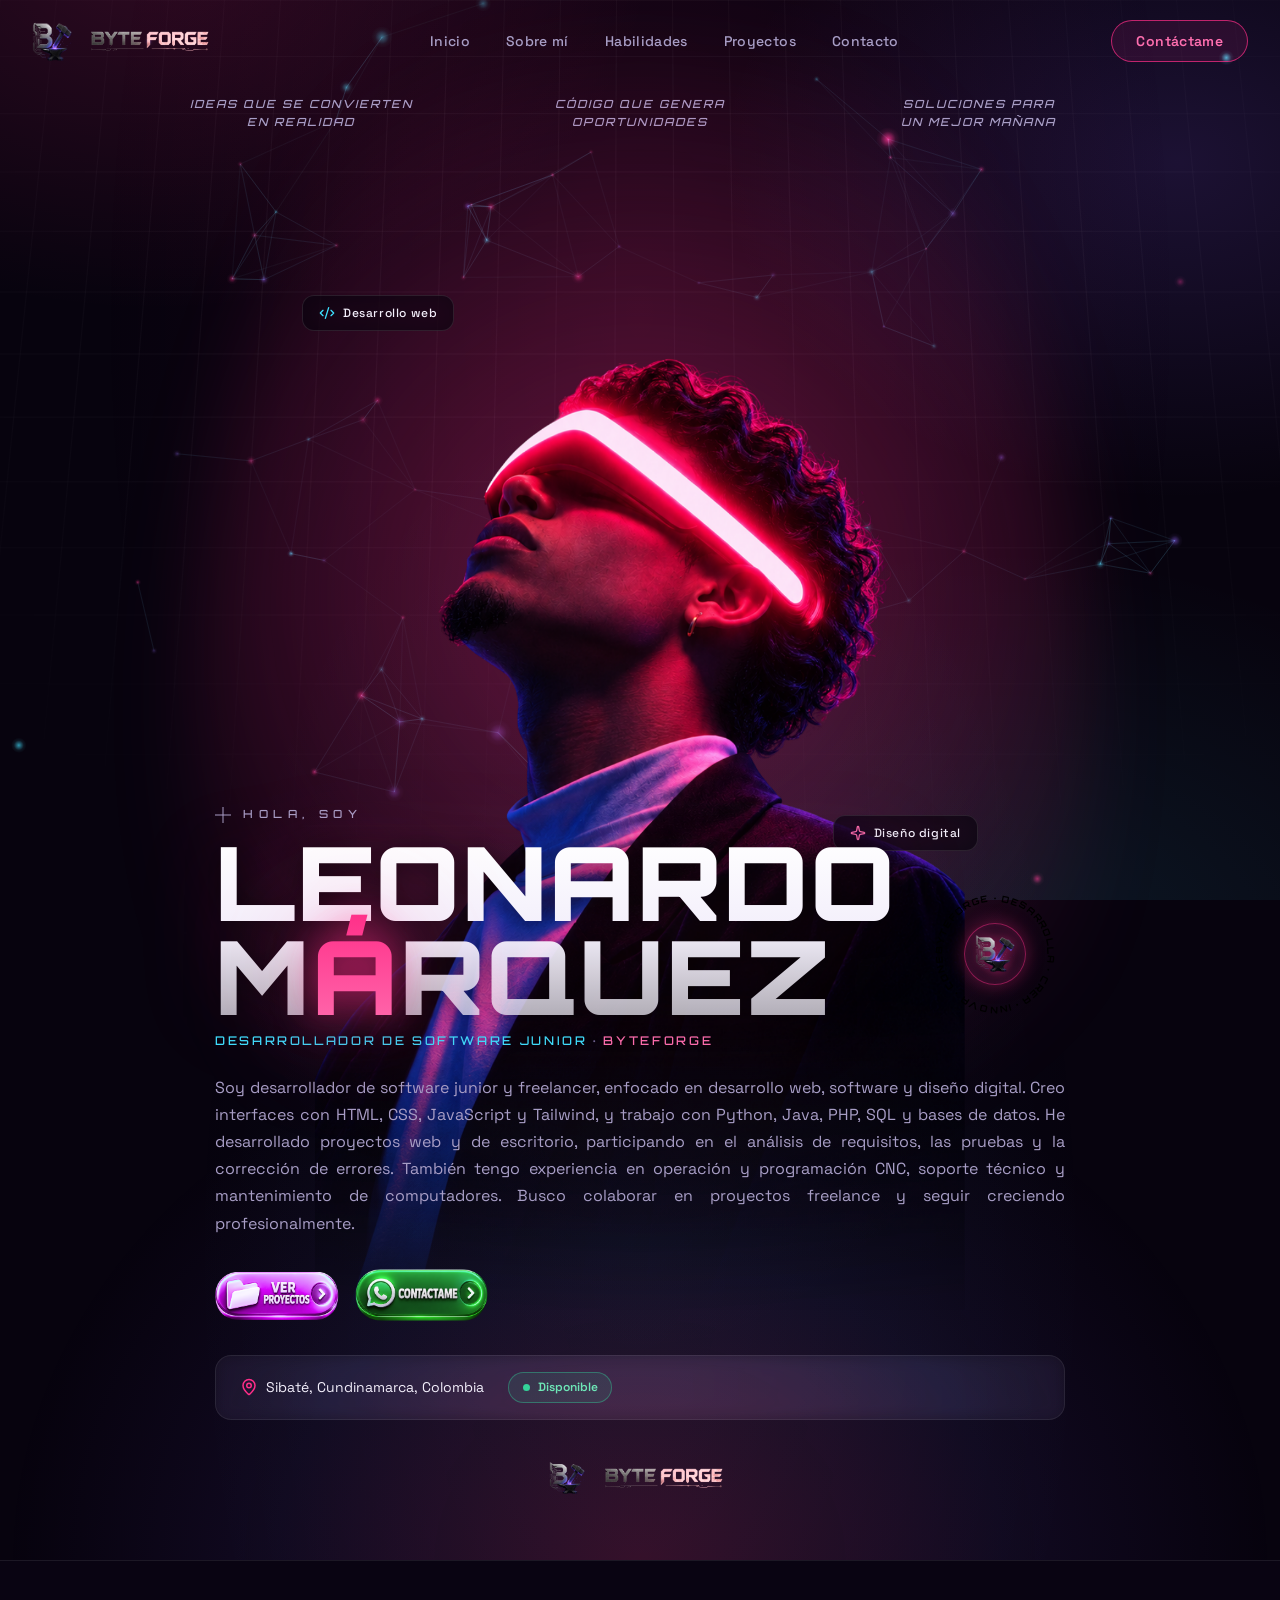
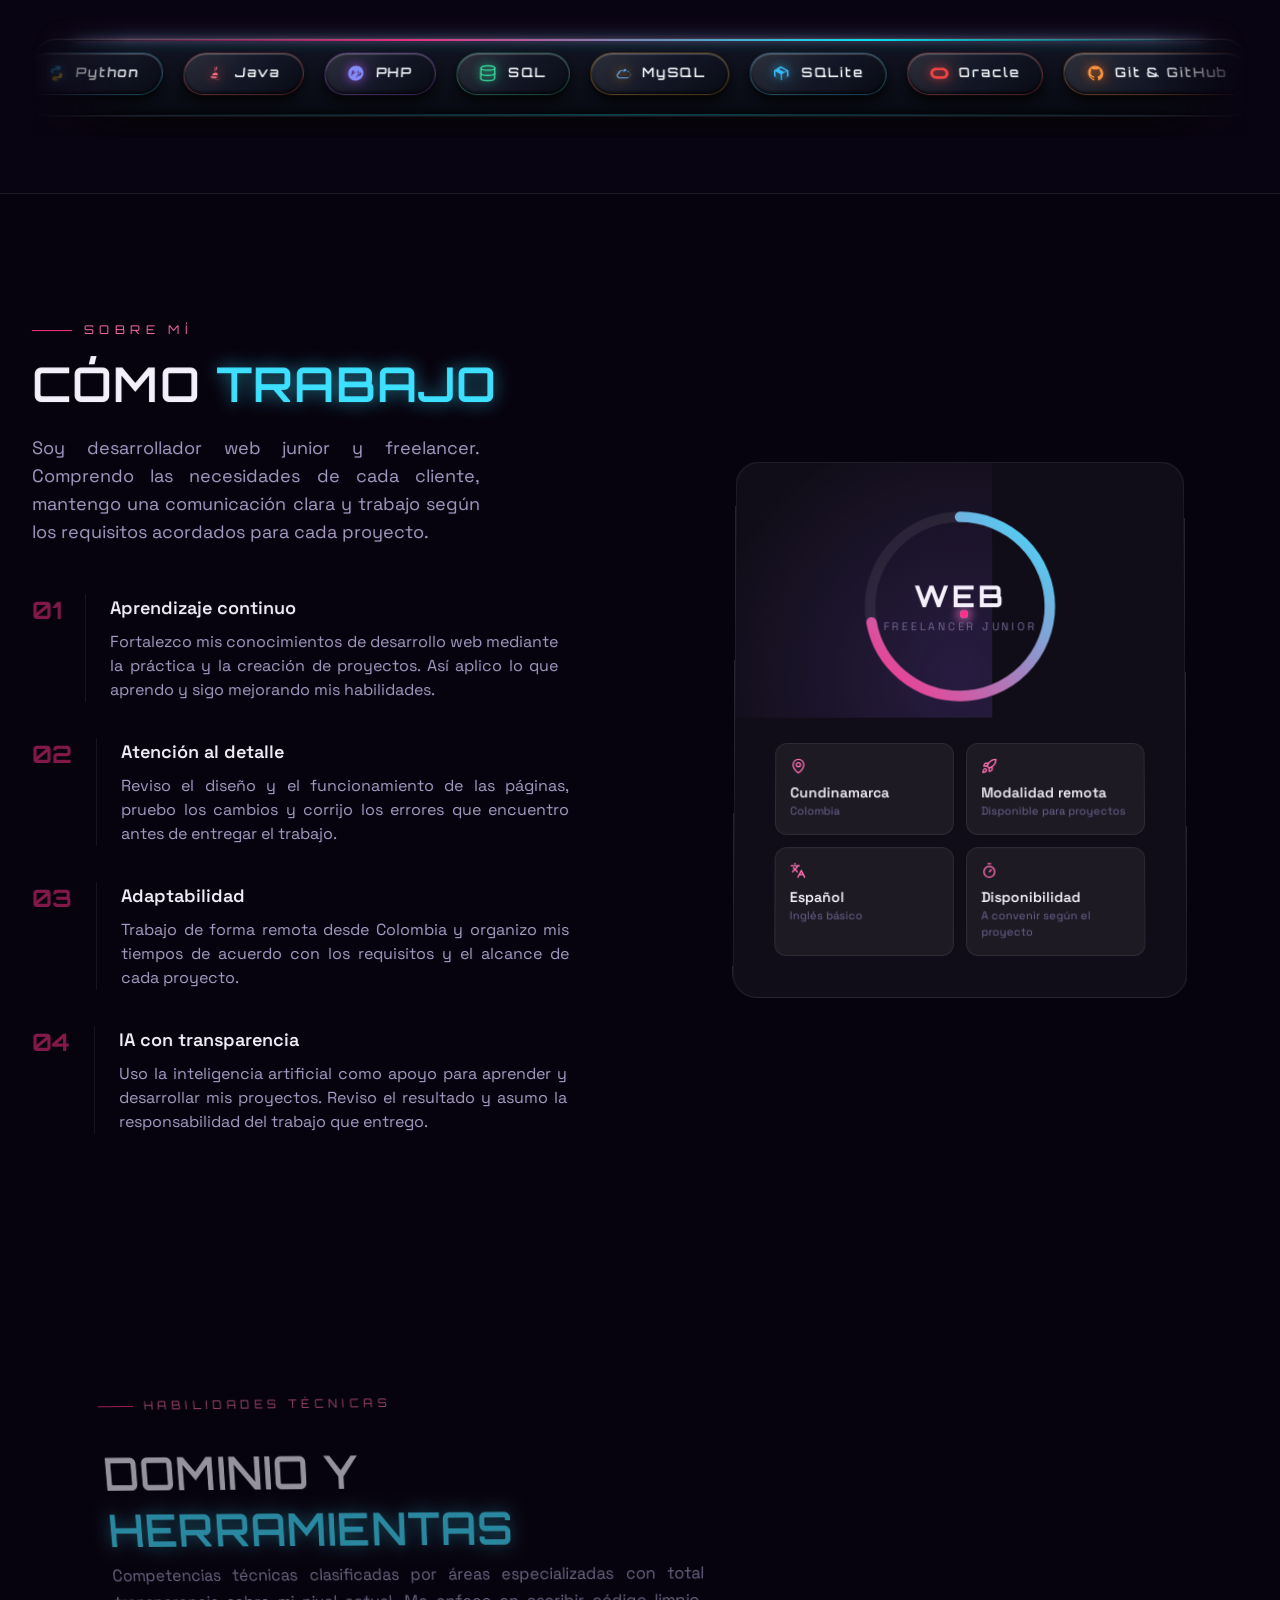
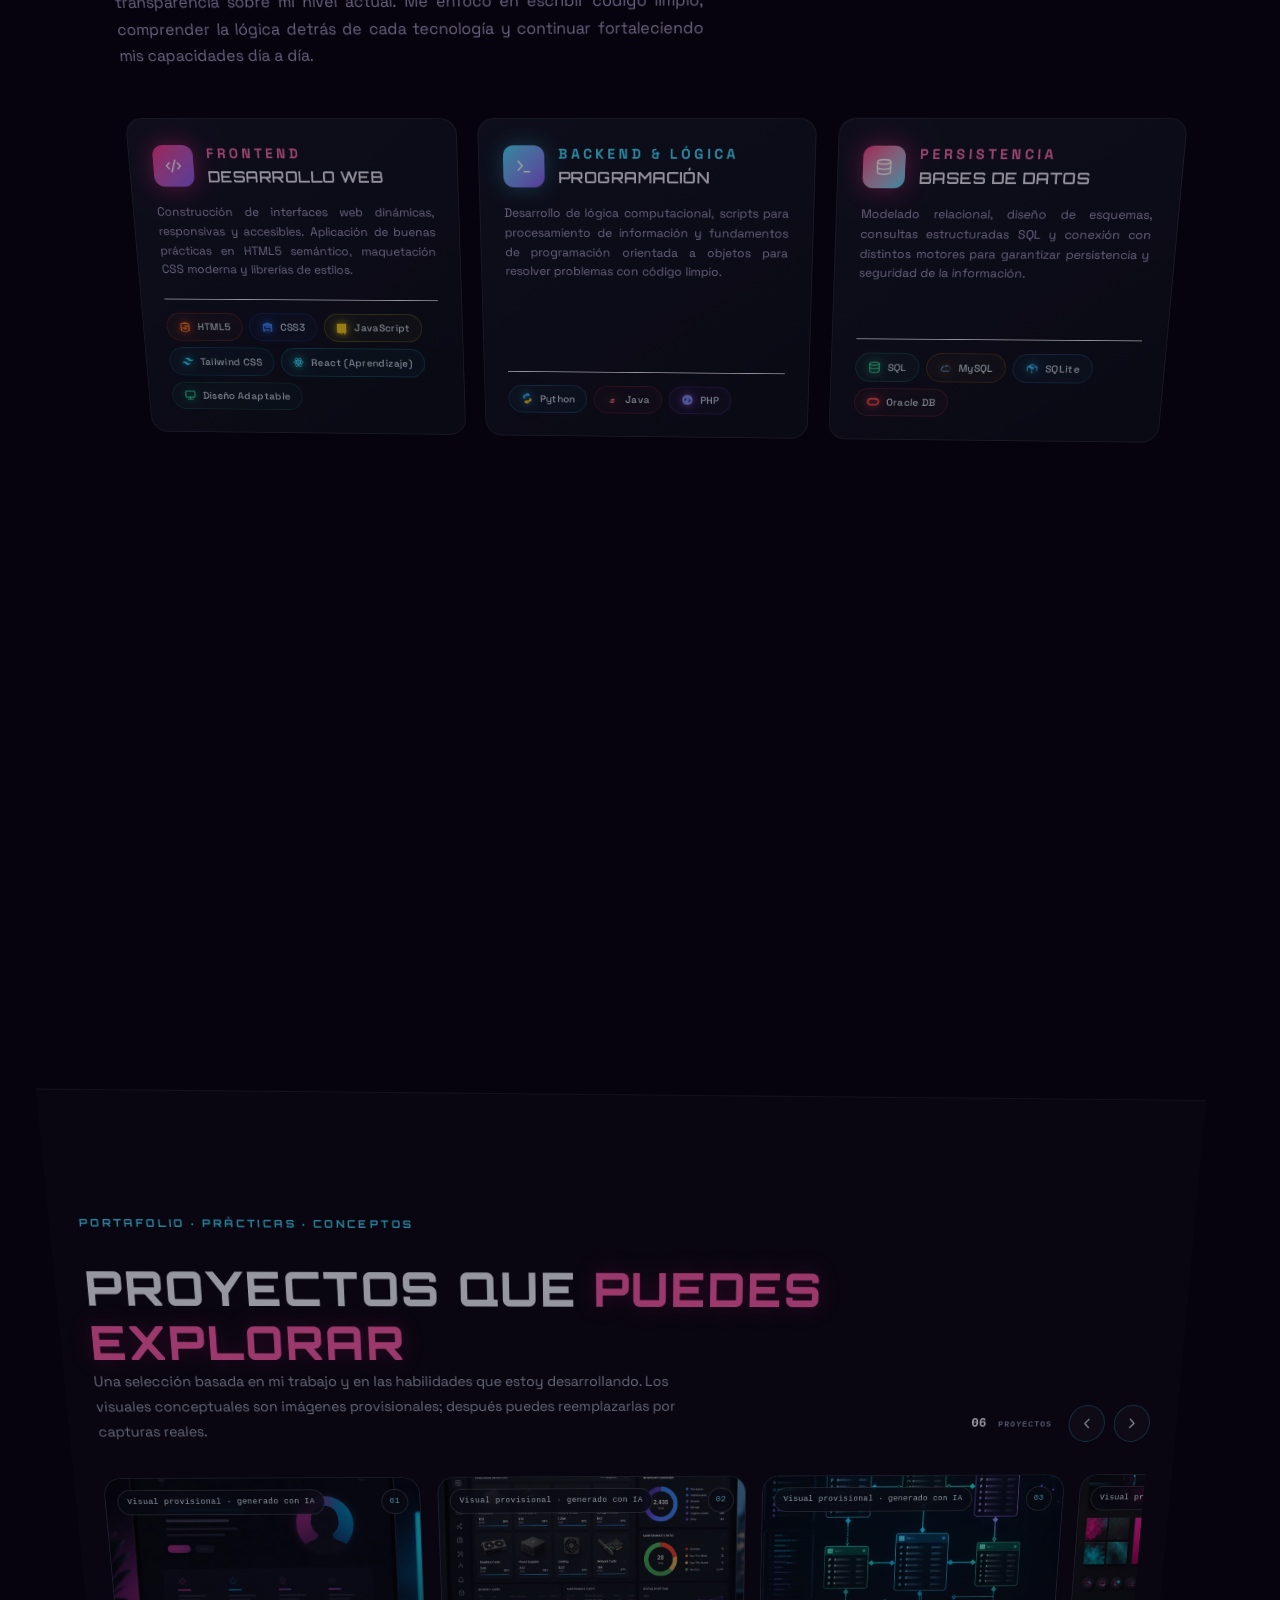
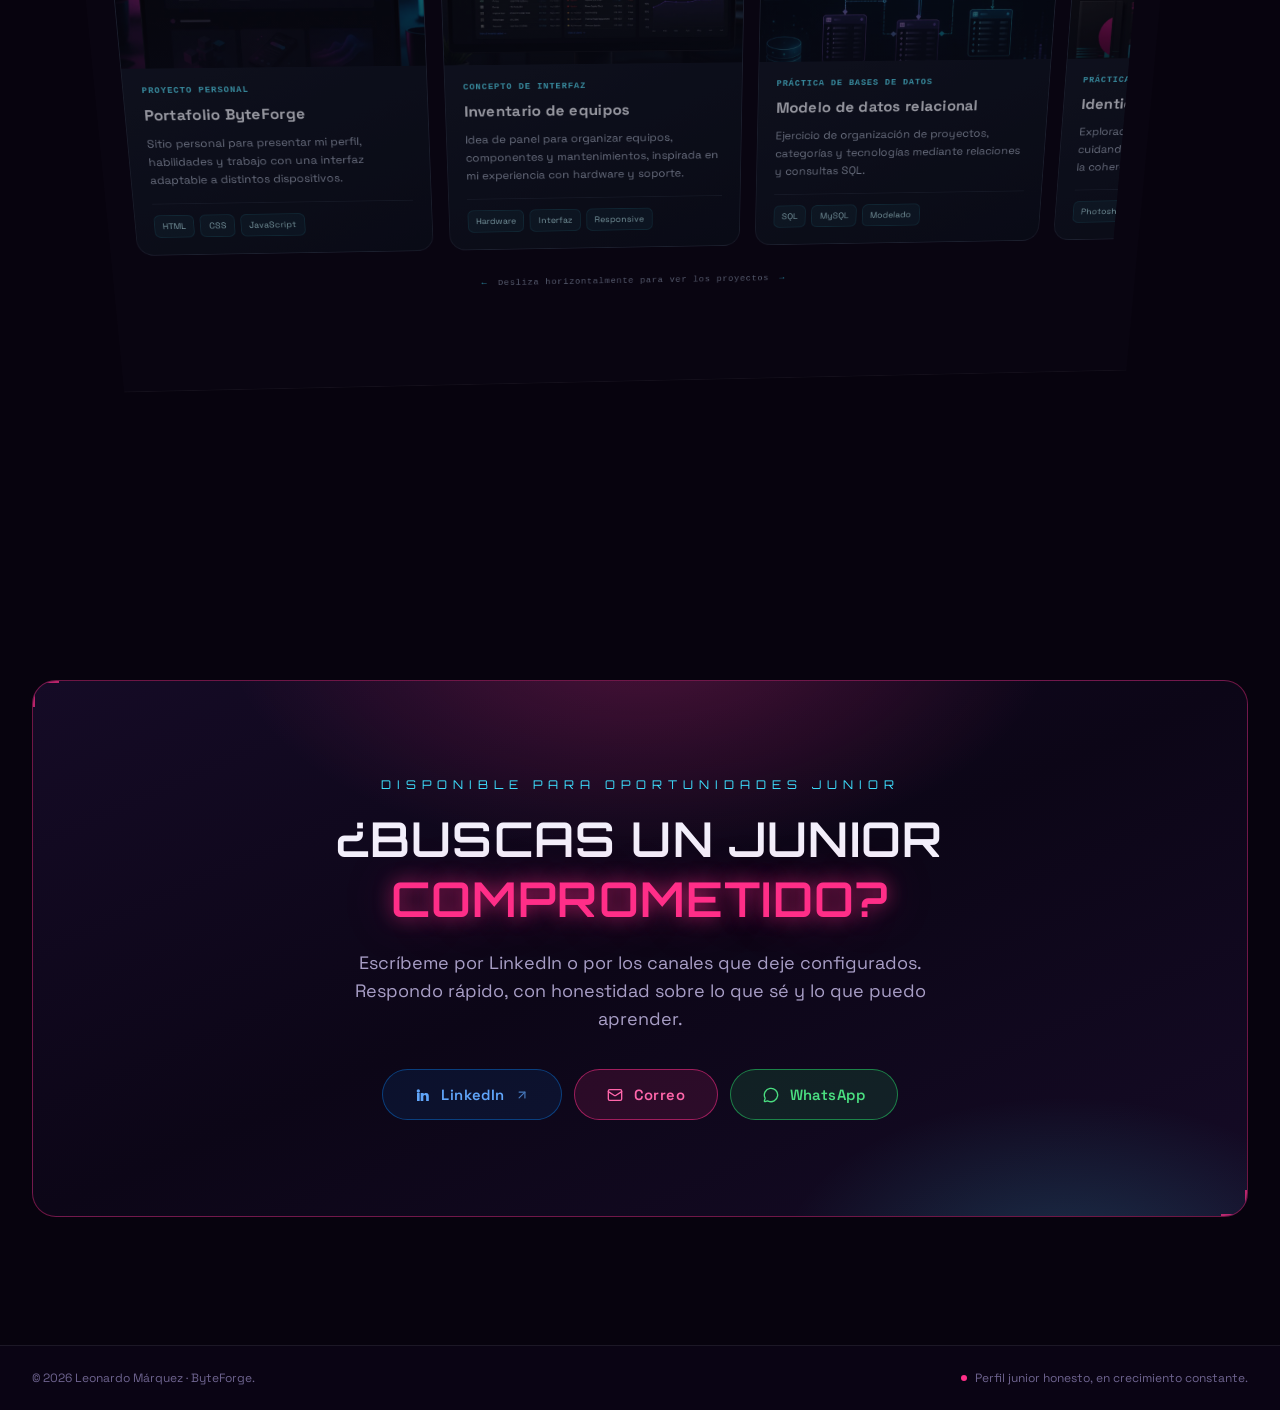
==== commit 23f76195: "Replace portfolio with ByteForge files" ====
--- a/index.html
+++ b/index.html
@@ -1,245 +1,2271 @@
-<!DOCTYPE html>
+<!doctype html>
 <html lang="es">
+
 <head>
   <meta charset="UTF-8" />
   <meta name="viewport" content="width=device-width, initial-scale=1.0" />
-  <meta name="description" content="Portafolio de Leonardo Márquez — Análisis y Desarrollo Software, Diseño Gráfico, Soporte Técnico." />
-  <title>Leonardo Márquez — Inicio</title>
-  <link rel="icon" type="image/svg+xml" href="images/favicon.svg">
-  <link rel="shortcut icon" href="images/favicon.svg">
-
+  <meta name="description"
+    content="ByteForge — Desarrollo de software, desarrollo web moderno, bases de datos, diseño digital y soporte técnico." />
+  <meta name="theme-color" content="#07030e" />
+  <title>
+    ByteForge
+  </title>
+
+  <!-- Fuentes tipográficas -->
   <link rel="preconnect" href="https://fonts.googleapis.com" />
   <link rel="preconnect" href="https://fonts.gstatic.com" crossorigin />
-  <link href="https://fonts.googleapis.com/css2?family=JetBrains+Mono:wght@400;500;700&family=Poppins:wght@300;400;600;700;800;900&display=swap" rel="stylesheet" />
-
-  <link rel="stylesheet" href="css/style.css" />
+  <link
+    href="https://fonts.googleapis.com/css2?family=Orbitron:wght@400;500;600;700;800;900&family=Space+Grotesk:wght@300;400;500;600;700&display=swap"
+    rel="stylesheet" />
+
+  <!-- Favicon -->
+  <link rel="icon" type="image/png" href="images/LOGO.png" />
+
+  <!-- Estilos CSS externos -->
+  <link rel="stylesheet" href="style.css" />
 </head>
-<body>
-
-  <!-- Animated cyber background (mobile-optimized) -->
-  <div class="site-bg" aria-hidden="true">
-    <div class="site-bg-grid"></div>
-    <div class="site-bg-orb orb-1"></div>
-    <div class="site-bg-orb orb-2"></div>
-    <div class="site-bg-orb orb-3"></div>
-    <div class="site-bg-particles">
-      <span></span><span></span><span></span><span></span><span></span>
-      <span></span><span></span><span></span><span></span><span></span>
-    </div>
-    <div class="site-bg-scan"></div>
-  </div>
-
-  <!-- Custom Cursor -->
-  <div class="cursor-dot" id="cursor-dot"></div>
-  <div class="cursor-ring" id="cursor-ring"></div>
-
-  <!-- Scroll Progress Bar -->
-  <div class="scroll-progress" id="scroll-progress"></div>
-
-  <!-- Navigation -->
-  <header class="nav" id="nav">
-    <div class="nav-inner">
-      <a href="index.html" class="nav-logo">LM</a>
-
-      <nav class="nav-links" id="nav-links">
-        <a href="index.html" class="active">INICIO</a>
-        <a href="sobre-mi.html">SOBRE MÍ</a>
-        <a href="servicios.html">SERVICIOS</a>
-        <a href="portafolio.html">PORTAFOLIO</a>
-        <a href="contacto.html">CONTACTO</a>
+
+<body class="bg-void text-ink font-body">
+  <div class="relative min-h-screen font-body text-ink">
+    <div class="ambient" aria-hidden="true"></div>
+    <canvas id="nebula-canvas" aria-hidden="true"></canvas>
+    <div class="grid-overlay" aria-hidden="true"></div>
+    <a href="#home"
+      class="sr-only focus:not-sr-only focus:fixed focus:left-4 focus:top-4 focus:z-[70] focus:rounded-full focus:bg-neon focus:px-5 focus:py-2 focus:text-sm focus:font-semibold focus:text-white">
+      Skip to content
+    </a>
+    <header class="fixed inset-x-0 top-0 z-50 transition-all duration-500 bg-transparent py-5">
+      <nav class="mx-auto flex max-w-7xl items-center justify-between px-5 lg:px-8">
+        <a href="#inicio" class="group flex items-center gap-2" aria-label="ByteForge — inicio">
+          <img src="images/LOGO.png" alt="ByteForge Logo"
+            class="h-10 w-10 rounded-lg object-contain transition-transform duration-300 group-hover:rotate-12" />
+          <img src="images/nombre.png" alt="ByteForge" class="h-5 object-contain" />
+        </a>
+        <ul class="hidden items-center gap-9 lg:flex">
+          <li>
+            <a href="#inicio"
+              class="group relative text-sm font-medium tracking-wide text-muted transition-colors hover:text-ink">
+              Inicio
+              <span
+                class="absolute -bottom-1.5 left-0 h-px w-0 bg-gradient-to-r from-neon to-cyan transition-all duration-300 group-hover:w-full">
+              </span>
+            </a>
+          </li>
+          <li>
+            <a href="#sobre-mi"
+              class="group relative text-sm font-medium tracking-wide text-muted transition-colors hover:text-ink">
+              Sobre mí
+              <span
+                class="absolute -bottom-1.5 left-0 h-px w-0 bg-gradient-to-r from-neon to-cyan transition-all duration-300 group-hover:w-full">
+              </span>
+            </a>
+          </li>
+          <li>
+            <a href="#habilidades"
+              class="group relative text-sm font-medium tracking-wide text-muted transition-colors hover:text-ink">
+              Habilidades
+              <span
+                class="absolute -bottom-1.5 left-0 h-px w-0 bg-gradient-to-r from-neon to-cyan transition-all duration-300 group-hover:w-full">
+              </span>
+            </a>
+          </li>
+          <li>
+            <a href="#proyectos"
+              class="group relative text-sm font-medium tracking-wide text-muted transition-colors hover:text-ink">
+              Proyectos
+              <span
+                class="absolute -bottom-1.5 left-0 h-px w-0 bg-gradient-to-r from-neon to-cyan transition-all duration-300 group-hover:w-full">
+              </span>
+            </a>
+          </li>
+          <li>
+            <a href="#experiencia"
+              class="group relative text-sm font-medium tracking-wide text-muted transition-colors hover:text-ink">
+              Experiencia
+              <span
+                class="absolute -bottom-1.5 left-0 h-px w-0 bg-gradient-to-r from-neon to-cyan transition-all duration-300 group-hover:w-full">
+              </span>
+            </a>
+          </li>
+          <li>
+            <a href="#contacto"
+              class="group relative text-sm font-medium tracking-wide text-muted transition-colors hover:text-ink">
+              Contacto
+              <span
+                class="absolute -bottom-1.5 left-0 h-px w-0 bg-gradient-to-r from-neon to-cyan transition-all duration-300 group-hover:w-full">
+              </span>
+            </a>
+          </li>
+        </ul>
+        <div class="hidden lg:block">
+          <a href="#contacto"
+            class="btn-sheen inline-flex items-center gap-2 rounded-full border border-neon/70 bg-neon/10 px-6 py-2.5 text-sm font-semibold tracking-wide text-neon-soft transition-all duration-300 hover:bg-neon hover:text-white hover:shadow-neon">
+            Contáctame
+          </a>
+        </div>
+        <button class="grid h-10 w-10 place-items-center rounded-lg border border-line text-ink lg:hidden"
+          aria-expanded="false" aria-label="Abrir menú de navegación">
+          <svg xmlns="http://www.w3.org/2000/svg" width="24" height="24" viewBox="0 0 24 24" fill="none"
+            stroke="currentColor" stroke-width="2" stroke-linecap="round" stroke-linejoin="round"
+            class="lucide lucide-menu h-5 w-5" aria-hidden="true">
+            <path d="M4 5h16"></path>
+            <path d="M4 12h16"></path>
+            <path d="M4 19h16"></path>
+          </svg>
+        </button>
       </nav>
-
-      <a href="contacto.html" class="btn btn-cta">COTIZA AHORA</a>
-
-      <button class="nav-toggle" id="nav-toggle" aria-label="Menú">
-        <span></span><span></span><span></span>
-      </button>
-    </div>
-  </header>
-
-  <main>
-
-<section id="inicio" class="hero">
-      <div class="hero-grid"></div>
-
-      <div class="container hero-inner">
-        <div class="hero-text">
-          <div class="hero-badge">CREATIVE DEVELOPER &amp; TECHNICIAN</div>
-
-          <h1 class="hero-title">
-            <span class="line-1">Innovación en</span>
-            <span class="line-2 rotating-word" id="rotating-word">Análisis</span>
-            <span class="line-3">Para el Futuro</span>
-          </h1>
-
-          <p class="hero-desc">
-            Soluciones digitales de alto impacto que transforman tu visión en una experiencia inolvidable. Diseño, código y estrategia en perfecta sintonía.
+      <div
+        class="overflow-hidden border-b border-line bg-void/95 backdrop-blur-xl transition-all duration-500 lg:hidden max-h-0 opacity-0">
+        <ul class="space-y-1 px-6 py-5">
+          <li>
+            <a href="#inicio"
+              class="block rounded-lg px-3 py-2.5 text-base text-muted transition-colors hover:bg-white/5 hover:text-ink">
+              Inicio
+            </a>
+          </li>
+          <li>
+            <a href="#sobre-mi"
+              class="block rounded-lg px-3 py-2.5 text-base text-muted transition-colors hover:bg-white/5 hover:text-ink">
+              Sobre mí
+            </a>
+          </li>
+          <li>
+            <a href="#habilidades"
+              class="block rounded-lg px-3 py-2.5 text-base text-muted transition-colors hover:bg-white/5 hover:text-ink">
+              Habilidades
+            </a>
+          </li>
+          <li>
+            <a href="#proyectos"
+              class="block rounded-lg px-3 py-2.5 text-base text-muted transition-colors hover:bg-white/5 hover:text-ink">
+              Proyectos
+            </a>
+          </li>
+          <li>
+            <a href="#experiencia"
+              class="block rounded-lg px-3 py-2.5 text-base text-muted transition-colors hover:bg-white/5 hover:text-ink">
+              Experiencia
+            </a>
+          </li>
+          <li>
+            <a href="#contacto"
+              class="block rounded-lg px-3 py-2.5 text-base text-muted transition-colors hover:bg-white/5 hover:text-ink">
+              Contacto
+            </a>
+          </li>
+          <li class="pt-3">
+            <a href="#contacto"
+              class="block rounded-full border border-neon/70 bg-neon/15 px-6 py-3 text-center text-sm font-semibold text-neon-soft">
+              Contáctame
+            </a>
+          </li>
+        </ul>
+      </div>
+    </header>
+    <main>
+      <!-- ===================== HERO SECTION ===================== -->
+      <section id="inicio" class="hero-section">
+
+        <!-- Barra superior con 3 frases -->
+        <div class="hero-top-bar">
+          <div class="hero-top-phrase">
+            <span class="hero-top-italic">IDEAS QUE SE CONVIERTEN</span>
+            <span class="hero-top-italic">EN REALIDAD</span>
+          </div>
+          <div class="hero-top-phrase">
+            <span class="hero-top-italic">CÓDIGO QUE GENERA</span>
+            <span class="hero-top-italic">OPORTUNIDADES</span>
+          </div>
+          <div class="hero-top-phrase">
+            <span class="hero-top-italic">SOLUCIONES PARA</span>
+            <span class="hero-top-italic">UN MEJOR MAÑANA</span>
+          </div>
+        </div>
+
+        <!-- Imagen del héroe con badges flotantes -->
+        <div class="hero-image-wrapper">
+          <div class="hero-image-glow" aria-hidden="true"></div>
+          <img src="images/hero-portrait.png"
+            alt="Retrato con iluminación neón rosa y cian que representa la marca personal ByteForge" class="hero-image"
+            loading="eager" />
+          <!-- Badge: Desarrollo web (izquierda) -->
+          <div class="hero-badge hero-badge-left">
+            <svg xmlns="http://www.w3.org/2000/svg" width="16" height="16" viewBox="0 0 24 24" fill="none"
+              stroke="#3ee0ff" stroke-width="2" stroke-linecap="round" stroke-linejoin="round" aria-hidden="true">
+              <path d="m18 16 4-4-4-4"></path>
+              <path d="m6 8-4 4 4 4"></path>
+              <path d="m14.5 4-5 16"></path>
+            </svg>
+            <span>Desarrollo web</span>
+          </div>
+          <!-- Badge: Diseño digital (derecha) -->
+          <div class="hero-badge hero-badge-right">
+            <svg xmlns="http://www.w3.org/2000/svg" width="16" height="16" viewBox="0 0 24 24" fill="none"
+              stroke="#ff6fb0" stroke-width="2" stroke-linecap="round" stroke-linejoin="round" aria-hidden="true">
+              <path
+                d="M11.017 2.814a1 1 0 0 1 1.966 0l1.051 5.558a2 2 0 0 0 1.594 1.594l5.558 1.051a1 1 0 0 1 0 1.966l-5.558 1.051a2 2 0 0 0-1.594 1.594l-1.051 5.558a1 1 0 0 1-1.966 0l-1.051-5.558a2 2 0 0 0-1.594-1.594l-5.558-1.051a1 1 0 0 1 0-1.966l5.558-1.051a2 2 0 0 0 1.594-1.594z">
+              </path>
+            </svg>
+            <span>Diseño digital</span>
+          </div>
+        </div>
+
+        <!-- Contenido principal del héroe -->
+        <div class="hero-content">
+          <!-- Hola, soy -->
+          <p class="hero-greeting">
+            <span class="hero-cross" aria-hidden="true"></span>
+            <span>HOLA, SOY</span>
           </p>
 
-          <div class="hero-actions">
-            <a href="contacto.html" class="btn btn-primary">
-              <svg viewBox="0 0 24 24" fill="none" stroke="currentColor" stroke-width="2.5"><path d="M22 2L11 13M22 2l-7 20-4-9-9-4 20-7z"/></svg>
-              Cotiza Ahora
+          <!-- Nombre grande + badge circular -->
+          <div class="hero-name-row">
+            <h1 class="hero-name">
+              LEONARDO<br />
+              M<span class="hero-accent">Á</span>RQUEZ
+            </h1>
+            <!-- Badge circular rotatorio -->
+            <div class="hero-circular-badge" aria-hidden="true">
+              <svg viewBox="0 0 200 200" class="hero-circular-text">
+                <defs>
+                  <path id="circlePath" d="M100,100 m-75,0 a75,75 0 1,1 150,0 a75,75 0 1,1 -150,0" />
+                </defs>
+                <text>
+                  <textPath href="#circlePath" startOffset="0%">BYTEFORGE · DESARROLLA · CREA · INNOVA · CONECTA ·
+                  </textPath>
+                </text>
+              </svg>
+              <div class="hero-circular-icon">
+                <img src="images/LOGO.png" alt="ByteForge Logo" class="hero-circular-logo" />
+              </div>
+            </div>
+          </div>
+
+          <!-- Subtítulo -->
+          <p class="hero-subtitle">
+            DESARROLLADOR DE SOFTWARE JUNIOR
+            <span class="hero-dot"> · </span>
+            <span class="hero-brand">BYTEFORGE</span>
+          </p>
+
+          <!-- Descripción -->
+          <p class="hero-description">
+            Soy desarrollador de software junior y freelancer, enfocado en desarrollo web,
+            software y diseño digital. Creo interfaces con HTML, CSS, JavaScript y Tailwind,
+            y trabajo con Python, Java, PHP, SQL y bases de datos. He desarrollado
+            proyectos web y de escritorio, participando en el análisis de requisitos,
+            las pruebas y la corrección de errores. También tengo experiencia en operación
+            y programación CNC, soporte técnico y mantenimiento de computadores.
+            Busco colaborar en proyectos freelance y seguir creciendo profesionalmente.
+          </p>
+
+          <!-- Botones CTA -->
+          <div class="hero-cta-row">
+            <a href="#proyectos" class="hero-btn-image" aria-label="Ver proyectos">
+              <img src="images/ver proyectos.png" alt="Ver proyectos" class="hero-cta-img" />
             </a>
-            <a href="portafolio.html" class="btn btn-ghost">Ver Proyectos</a>
-          </div>
-
-          <div class="hero-status">
-            <span class="status-dot"></span>
-            Disponible para nuevos proyectos
+            <a href="https://wa.me/573132049102?text=Hola%20Leonardo%2C%20vi%20tu%20portafolio%20como%20desarrollador%20de%20software%20y%20me%20gustar%C3%ADa%20conversar%20contigo%20sobre%20una%20oportunidad%20o%20proyecto."
+              target="_blank" rel="noopener noreferrer" class="hero-btn-image" aria-label="Contáctame por WhatsApp">
+              <img src="images/contactame.png" alt="Contáctame" class="hero-cta-img" />
+            </a>
+          </div>
+
+          <!-- Barra de ubicación y disponibilidad -->
+          <div class="hero-info-bar">
+            <div class="hero-location">
+              <svg xmlns="http://www.w3.org/2000/svg" width="18" height="18" viewBox="0 0 24 24" fill="none"
+                stroke="#ff2e88" stroke-width="2" stroke-linecap="round" stroke-linejoin="round" aria-hidden="true">
+                <path
+                  d="M20 10c0 4.993-5.539 10.193-7.399 11.799a1 1 0 0 1-1.202 0C9.539 20.193 4 14.993 4 10a8 8 0 0 1 16 0">
+                </path>
+                <circle cx="12" cy="10" r="3"></circle>
+              </svg>
+              <span>Sibaté, Cundinamarca, Colombia</span>
+            </div>
+            <div class="hero-available">
+              <span class="hero-available-dot"></span>
+              Disponible
+            </div>
+          </div>
+
+          <!-- Logo ByteForge al fondo -->
+          <div class="hero-bottom-logo">
+            <img src="images/LOGO.png" alt="ByteForge Logo" style="height: 36px; width: 36px; object-fit: contain;" />
+            <img src="images/nombre.png" alt="ByteForge" style="height: 20px; object-fit: contain;" />
           </div>
         </div>
-
-        <div class="hero-visual">
-          <!-- Floating icons -->
-          <div class="float-icon float-tl" data-parallax="0.6">
-            <svg viewBox="0 0 24 24" fill="none" stroke="currentColor" stroke-width="2"><polyline points="16 18 22 12 16 6"/><polyline points="8 6 2 12 8 18"/></svg>
-          </div>
-          <div class="float-icon float-tr" data-parallax="-0.4">
-            <svg viewBox="0 0 24 24" fill="none" stroke="currentColor" stroke-width="2"><polyline points="4 17 10 11 4 5"/><line x1="12" y1="19" x2="20" y2="19"/></svg>
-          </div>
-          <div class="float-icon float-bl" data-parallax="0.5">
-            <svg viewBox="0 0 24 24" fill="none" stroke="currentColor" stroke-width="2"><path d="M21 15a2 2 0 0 1-2 2H7l-4 4V5a2 2 0 0 1 2-2h14a2 2 0 0 1 2 2z"/></svg>
-          </div>
-          <div class="float-icon float-br" data-parallax="-0.6">
-            <svg viewBox="0 0 24 24" fill="none" stroke="currentColor" stroke-width="2"><path d="M4.5 16.5c-1.5 1.26-2 5-2 5s3.74-.5 5-2c.71-.84.7-2.13-.09-2.91a2.18 2.18 0 0 0-2.91-.09zM12 15l-3-3a22 22 0 0 1 2-3.95A12.88 12.88 0 0 1 22 2c0 2.72-.78 7.5-6 11a22.35 22.35 0 0 1-4 2zM9 12H4s.55-3.03 2-4c1.62-1.08 5 0 5 0M12 15v5s3.03-.55 4-2c1.08-1.62 0-5 0-5"/></svg>
-          </div>
-
-          <!-- Blob behind avatar -->
-          <svg class="hero-blob" viewBox="0 0 500 500" xmlns="http://www.w3.org/2000/svg" aria-hidden="true">
-            <defs>
-              <radialGradient id="blob-grad" cx="50%" cy="50%" r="50%">
-                <stop offset="0%" stop-color="#00e5ff" stop-opacity="0.7"/>
-                <stop offset="50%" stop-color="#d500f9" stop-opacity="0.5"/>
-                <stop offset="100%" stop-color="#0a0a0f" stop-opacity="0"/>
-              </radialGradient>
-            </defs>
-            <path id="blob-path" fill="url(#blob-grad)" d="M380.5,322.5Q334,395,248.5,396Q163,397,117.5,323.5Q72,250,111,171Q150,92,239.5,88Q329,84,378,167Q427,250,380.5,322.5Z"/>
-          </svg>
-
-          <!-- Avatar card -->
-          <div class="avatar-card" data-parallax="0.3">
-            <img src="images/leonardo-profile.jpg" alt="Leonardo Márquez" />
-            <div class="avatar-overlay"></div>
-            <div class="avatar-tag">
-              <div>
-                <div class="avatar-name">Leonardo Márquez</div>
-                <div class="avatar-role">SIBATE_CO // ADSO</div>
-              </div>
-              <span class="status-dot"></span>
-            </div>
-          </div>
+      </section>
+      <section class="relative border-y border-line bg-abyss/60 py-14" aria-label="Tecnologías y datos del perfil">
+        <div class="reveal mx-auto max-w-7xl px-5 lg:px-8" style="transition-delay: 0ms">
+          <div class="marquee-3d-wrapper">
+            <div class="marquee-3d-stage">
+              <div class="marquee-3d-track">
+                <!-- Set 1 -->
+                <span class="tech-badge-3d glow-py">
+                  <svg viewBox="0 0 24 24" fill="none" class="text-amber-400">
+                    <path
+                      d="M12 2C8.7 2 8.9 3.4 8.9 3.4v1.4h3.1v.5H6.8S4 5.1 4 8.7c0 3.7 2.5 3.5 2.5 3.5h1.5v-2.1s-.1-2.5 2.4-2.5h4.2s2.3 0 2.3-2.3V4.4S17.3 2 12 2z"
+                      fill="#38bdf8" />
+                    <path
+                      d="M12 22c3.3 0 3.1-1.4 3.1-1.4v-1.4H12v-.5h5.2s2.8.2 2.8-3.4c0-3.7-2.5-3.5-2.5-3.5h-1.5v2.1s.1 2.5-2.4 2.5H9.4s-2.3 0-2.3 2.3v1S6.7 22 12 22z"
+                      fill="#facc15" />
+                    <circle cx="10" cy="4" r=".6" fill="#030712" />
+                    <circle cx="14" cy="20" r=".6" fill="#030712" />
+                  </svg>
+                  <span>Python</span>
+                </span>
+                <span class="tech-badge-3d glow-java">
+                  <svg viewBox="0 0 24 24" fill="currentColor" class="text-rose-400">
+                    <path
+                      d="M9.1 18.2s-.7.1-1.1.2c-.4.1-.7.2-.7.2s.5.3 1.2.4c1 .1 2.2.2 3.6.1 1.3-.1 2.5-.3 3-.6 0 0-.4-.2-.9-.3-.5-.1-1-.1-1.4-.1-1.4 0-2.8.1-3.7.1zm-.8-2.1s-.8.2-1.2.3c-.4.1-.7.2-.7.2s.6.3 1.4.4c1.1.1 2.5.2 4 .1 1.5-.1 2.8-.4 3.4-.7 0 0-.5-.2-1-.3-.5-.1-1.1-.1-1.6-.1-1.5 0-3.2.1-4.3.1zm1.7-4c-.7 1.2-1.3 2.5-1.5 3.1 0 0 .5-.1 1.2-.2 1-.2 2.3-.3 3.7-.3 1.3 0 2.4.2 2.7.4.2-.6.2-1.3-.1-1.9-.5-1-1.6-1.8-2.6-2.3-.8.6-2.3 1.2-3.4 1.2zm6.6 4.7c-1.3.6-3.4.8-5.3.8-1.5 0-3-.2-4.1-.5l-.3.2c1.3.5 3 1 4.7.9 2 0 4.1-.4 5.3-.9l-.3-.5zm-3.8-13.6c.4.8.8 1.7.8 2.5 0 1.2-.6 2.3-1.4 3.2 1.4-.8 2.4-2.1 2.4-3.6 0-.8-.3-1.5-.7-2.1h-1.1zm-1.8 1.2c.4.8.8 1.6.8 2.4 0 1.4-.8 2.6-1.8 3.5 1.5-.8 2.7-2.2 2.7-3.8 0-.8-.3-1.5-.7-2.1h-1zM4 20.3c3.2.8 7.3.9 10.6.4 2.8-.4 5.4-1.4 5.4-1.4s-.6.5-1.8.9c-2 .6-4.6.9-7.2.9-2.9 0-5.5-.4-7-1.2 0 0 0 .1 0 .4z" />
+                  </svg>
+                  <span>Java</span>
+                </span>
+                <span class="tech-badge-3d glow-php">
+                  <svg viewBox="0 0 24 24" fill="currentColor" class="text-indigo-400">
+                    <path
+                      d="M12 2C6.48 2 2 6.48 2 12s4.48 10 10 10 10-4.48 10-10S17.52 2 12 2zm-4.7 13.3H5.9l1-6.6h2.2c1.4 0 2.3.7 2.1 2-.2 1.5-1.4 2.4-2.8 2.4h-.7l-.4 2.2zm1.7-4.2h.5c.7 0 1.1-.3 1.2-.9.1-.5-.2-.9-.8-.9h-.5l-.4 1.8zm4.4 4.2l1-6.6h1.4l-.4 2.4h1.7c1.4 0 2.3.7 2.1 2-.2 1.5-1.4 2.4-2.8 2.4h-2l-.6 2.2h-1.4l1-2.4zm2.1-1.8h.5c.7 0 1.1-.3 1.2-.9.1-.5-.2-.9-.8-.9h-.5l-.4 1.8zm-2.4 1.8l.7-4.4h1.4l-.7 4.4h-1.4z" />
+                  </svg>
+                  <span>PHP</span>
+                </span>
+                <span class="tech-badge-3d glow-sql">
+                  <svg viewBox="0 0 24 24" fill="none" stroke="currentColor" stroke-width="2" stroke-linecap="round"
+                    stroke-linejoin="round" class="text-emerald-400">
+                    <ellipse cx="12" cy="5" rx="9" ry="3" />
+                    <path d="M21 12c0 1.66-4 3-9 3s-9-1.34-9-3" />
+                    <path d="M3 5v14c0 1.66 4 3 9 3s9-1.34 9-3V5" />
+                  </svg>
+                  <span>SQL</span>
+                </span>
+                <span class="tech-badge-3d glow-mysql">
+                  <svg viewBox="0 0 24 24" fill="currentColor" class="text-blue-400">
+                    <path
+                      d="M16.5 6c-1.8 0-3.3 1.2-3.8 2.8-.7-.5-1.6-.8-2.6-.8-2.3 0-4.2 1.8-4.3 4.1C4.6 12.3 4 13.5 4 15c0 2.2 1.8 4 4 4h9c2.8 0 5-2.2 5-5 0-2.6-2-4.7-4.5-4.9-.3-1.8-1.9-3.1-3.8-3.1h-.2zm0 2c1 0 1.9.7 2 1.7l.1.8.8.1c1.7.2 3.1 1.7 3.1 3.4 0 1.9-1.6 3.5-3.5 3.5H8c-1.4 0-2.5-1.1-2.5-2.5 0-1.1.7-2 1.7-2.4l.7-.3.1-.8c.2-1.4 1.4-2.5 2.9-2.5.7 0 1.4.3 1.9.8l.6.6.6-.6c.7-.6 1.6-.9 2.5-.9z" />
+                  </svg>
+                  <span>MySQL</span>
+                </span>
+                <span class="tech-badge-3d glow-sqlite">
+                  <svg viewBox="0 0 24 24" fill="currentColor" class="text-sky-400">
+                    <path
+                      d="M20.5 7.5L12.5 3a1.5 1.5 0 0 0-1.5 0L3.5 7.5A1.5 1.5 0 0 0 2.7 8.8v6.4a1.5 1.5 0 0 0 .8 1.3l8 4.5a1.5 1.5 0 0 0 1.5 0l8-4.5a1.5 1.5 0 0 0 .8-1.3V8.8a1.5 1.5 0 0 0-.8-1.3zm-8.5-2.6l6.8 3.8-2.8 1.6-6.8-3.8 2.8-1.6zm-7.3 4.6l6.8 3.8v7.6l-6.8-3.8V9.5zm8.3 11.4v-7.6l6.8-3.8v7.6l-6.8 3.8z" />
+                  </svg>
+                  <span>SQLite</span>
+                </span>
+                <span class="tech-badge-3d glow-oracle">
+                  <svg viewBox="0 0 24 24" fill="currentColor" class="text-red-500">
+                    <path
+                      d="M16.3 4.5H7.7C3.5 4.5 0 7.9 0 12s3.5 7.5 7.7 7.5h8.6c4.2 0 7.7-3.4 7.7-7.5s-3.5-7.5-7.7-7.5zm-.3 11.6H8c-2.3 0-4.1-1.8-4.1-4.1s1.8-4.1 4.1-4.1H16c2.3 0 4.1 1.8 4.1 4.1s-1.8 4.1-4.1 4.1z" />
+                  </svg>
+                  <span>Oracle</span>
+                </span>
+                <span class="tech-badge-3d glow-git">
+                  <svg viewBox="0 0 24 24" fill="currentColor" class="text-orange-400">
+                    <path
+                      d="M12 2C6.48 2 2 6.48 2 12.02c0 4.42 2.87 8.18 6.84 9.5.5.09.68-.22.68-.48v-1.7c-2.78.6-3.37-1.35-3.37-1.35-.45-1.16-1.11-1.47-1.11-1.47-.91-.62.07-.61.07-.61 1 .07 1.53 1.03 1.53 1.03.89 1.53 2.34 1.09 2.91.83.09-.65.35-1.09.64-1.34-2.22-.25-4.56-1.11-4.56-4.95 0-1.09.39-1.99 1.03-2.69-.1-.25-.45-1.27.1-2.65 0 0 .84-.27 2.75 1.03A9.56 9.56 0 0 1 12 6.84c.85 0 1.7.12 2.5.34 1.91-1.3 2.75-1.03 2.75-1.03.55 1.38.2 2.4.1 2.65.64.7 1.03 1.6 1.03 2.69 0 3.85-2.34 4.7-4.57 4.94.36.31.68.92.68 1.86v2.75c0 .27.18.58.69.48A10.02 10.02 0 0 0 22 12.02C22 6.48 17.52 2 12 2z" />
+                  </svg>
+                  <span>Git &amp; GitHub</span>
+                </span>
+                <span class="tech-badge-3d glow-html">
+                  <svg viewBox="0 0 24 24" fill="currentColor" class="text-orange-500">
+                    <path
+                      d="M12 2L3 5v14l9 3 9-3V5l-9-3zm6.5 6.8h-7.6l.2 2.3h7.2l-.7 7.2-5.6 1.6-5.6-1.6-.4-4.5h2.4l.2 2.3 3.4 1 3.4-1 .3-3.8H5.8L5.2 6.5h13.5l-.2 2.3z" />
+                  </svg>
+                  <span>HTML5</span>
+                </span>
+                <span class="tech-badge-3d glow-css">
+                  <svg viewBox="0 0 24 24" fill="currentColor" class="text-blue-500">
+                    <path
+                      d="M12 2L3 5v14l9 3 9-3V5l-9-3zm6.4 4.5l-.3 3.4H7.8l.2 2.3h9.8l-.8 7.8-4.8 1.4-4.8-1.4-.3-3.6h2.4l.2 1.8 2.5.7 2.5-.7.3-3.5H5.4l-.5-5.6h13.8l-.3-2.3z" />
+                  </svg>
+                  <span>CSS3</span>
+                </span>
+                <span class="tech-badge-3d glow-js">
+                  <svg viewBox="0 0 24 24" fill="currentColor" class="text-yellow-400">
+                    <path
+                      d="M3 3h18v18H3V3zm15.4 13.8c-.4-.6-.9-1-1.6-1.3-.7-.3-1.4-.4-2-.4-.8 0-1.4.2-1.8.5-.4.3-.6.8-.6 1.4 0 .5.2.9.5 1.2.4.3.9.5 1.7.7.9.2 1.7.5 2.4.8.7.3 1.2.7 1.6 1.2.4.5.6 1.2.6 2 0 1.1-.4 2-1.3 2.7-.9.7-2 1-3.5 1-1.2 0-2.2-.2-3.1-.7s-1.5-1.2-1.9-2.1l2.2-1.3c.3.6.7 1.1 1.2 1.4.5.3 1 .5 1.7.5.7 0 1.3-.2 1.7-.5.4-.3.6-.8.6-1.3 0-.5-.2-.9-.5-1.2-.3-.3-.9-.6-1.7-.7-.9-.2-1.7-.5-2.4-.8-.7-.3-1.2-.7-1.6-1.2-.4-.5-.6-1.2-.6-2 0-1 .4-1.9 1.2-2.6.8-.7 1.9-1 3.2-1 1.1 0 2 .2 2.8.6.8.4 1.4 1 1.8 1.8l-2.1 1.3zm-6.5-4.7v7.5c0 .9-.2 1.5-.7 1.9-.5.4-1.2.6-2.1.6-.8 0-1.5-.2-2-.5-.5-.4-.9-.9-1.1-1.6l2.1-1.2c.2.4.3.7.6.9.2.2.5.3.9.3.4 0 .7-.1.9-.3.2-.2.3-.6.3-1.1V12.1h2z" />
+                  </svg>
+                  <span>JavaScript</span>
+                </span>
+                <span class="tech-badge-3d glow-tailwind">
+                  <svg viewBox="0 0 24 24" fill="currentColor" class="text-cyan-400">
+                    <path
+                      d="M12.001 4.8c-3.2 0-5.2 1.6-6 4.8 1.2-1.6 2.6-2.2 4.2-1.8.913.228 1.565.89 2.288 1.624C13.666 10.618 15.027 12 18.001 12c3.2 0 5.2-1.6 6-4.8-1.2 1.6-2.6 2.2-4.2 1.8-.913-.228-1.565-.89-2.288-1.624C16.337 6.182 14.976 4.8 12.001 4.8zm-6 7.2c-3.2 0-5.2 1.6-6 4.8 1.2-1.6 2.6-2.2 4.2-1.8.913.228 1.565.89 2.288 1.624 1.177 1.194 2.538 2.576 5.512 2.576 3.2 0 5.2-1.6 6-4.8-1.2 1.6-2.6 2.2-4.2 1.8-.913-.228-1.565-.89-2.288-1.624C10.337 13.382 8.976 12 6.001 12z" />
+                  </svg>
+                  <span>Tailwind CSS</span>
+                </span>
+                <span class="tech-badge-3d glow-vscode">
+                  <svg viewBox="0 0 24 24" fill="currentColor" class="text-sky-400">
+                    <path
+                      d="M17.5 2.1l-8 7.3-4.7-3.6-2.8 1.4v9.6l2.8 1.4 4.7-3.6 8 7.3 4.5-2.2V4.3l-4.5-2.2zm-13.5 8l3 2.3-3 2.3v-4.6zm13.5 8.7l-6.3-5.8 6.3-5.8v11.6z" />
+                  </svg>
+                  <span>VS Code</span>
+                </span>
+                <span class="tech-badge-3d glow-vercel">
+                  <svg viewBox="0 0 24 24" fill="currentColor" class="text-white">
+                    <path d="M12 2L2 20h20L12 2z" />
+                  </svg>
+                  <span>Vercel</span>
+                </span>
+                <span class="tech-badge-3d glow-ps">
+                  <svg viewBox="0 0 24 24" fill="currentColor" class="text-cyan-400">
+                    <path
+                      d="M4 3h16a1 1 0 0 1 1 1v16a1 1 0 0 1-1 1H4a1 1 0 0 1-1-1V4a1 1 0 0 1 1-1zm4.5 4.5H11c2 0 3.3.9 3.3 2.5 0 1.8-1.5 2.6-3.2 2.6H10v3.4H8.5V7.5zm1.5 3.8h.9c1 0 1.9-.3 1.9-1.3 0-.9-.7-1.3-1.8-1.3H10v2.6zm6 5.2c1.2 0 2.1-.6 2.4-1.3l-1.2-.6c-.2.4-.6.7-1.2.7-.8 0-1.2-.4-1.2-1 0-.6.4-.8 1.4-1.1 1.5-.4 2.1-.9 2.1-2 0-1.3-1-2-2.3-2-1.3 0-2.1.6-2.4 1.4l1.2.6c.2-.4.6-.7 1.2-.7.6 0 1.1.3 1.1.8 0 .5-.3.7-1.3 1-1.5.4-2.2.9-2.2 2.1 0 1.3 1 2.1 2.4 2.1z" />
+                  </svg>
+                  <span>Photoshop</span>
+                </span>
+                <span class="tech-badge-3d glow-canva">
+                  <svg viewBox="0 0 24 24" fill="currentColor" class="text-teal-400">
+                    <path
+                      d="M12 2C6.5 2 2 6.5 2 12s4.5 10 10 10 10-4.5 10-10S17.5 2 12 2zm1.6 14.8c-2.3 0-3.9-1.6-3.9-3.8 0-2.3 1.7-4 4-4 1.3 0 2.4.6 2.9 1.5l-1.4 1c-.3-.6-.8-.9-1.5-.9-1.3 0-2.2 1.1-2.2 2.4 0 1.4.9 2.3 2.2 2.3.8 0 1.4-.4 1.8-1.1l1.4.9c-.8 1.1-1.9 1.7-3.3 1.7z" />
+                  </svg>
+                  <span>Canva</span>
+                </span>
+                <span class="tech-badge-3d glow-drawio">
+                  <svg viewBox="0 0 24 24" fill="currentColor" class="text-orange-400">
+                    <path
+                      d="M4 4h6v5H4V4zm10 0h6v5h-6V4zm-5 11h6v5H9v-5zM6 9v3h12V9h2v4a1 1 0 0 1-1 1h-6v2h-2v-2H5a1 1 0 0 1-1-1V9h2z" />
+                  </svg>
+                  <span>Draw.io</span>
+                </span>
+                <span class="tech-badge-3d glow-staruml">
+                  <svg viewBox="0 0 24 24" fill="none" stroke="currentColor" stroke-width="2" stroke-linecap="round"
+                    stroke-linejoin="round" class="text-purple-400">
+                    <polygon
+                      points="12 2 15.09 8.26 22 9.27 17 14.14 18.18 21.02 12 17.77 5.82 21.02 7 14.14 2 9.27 8.91 8.26 12 2" />
+                  </svg>
+                  <span>StarUML</span>
+                </span>
+
+                <!-- Set 2 (Duplicate for continuous loop) -->
+                <span class="tech-badge-3d glow-py">
+                  <svg viewBox="0 0 24 24" fill="none" class="text-amber-400">
+                    <path
+                      d="M12 2C8.7 2 8.9 3.4 8.9 3.4v1.4h3.1v.5H6.8S4 5.1 4 8.7c0 3.7 2.5 3.5 2.5 3.5h1.5v-2.1s-.1-2.5 2.4-2.5h4.2s2.3 0 2.3-2.3V4.4S17.3 2 12 2z"
+                      fill="#38bdf8" />
+                    <path
+                      d="M12 22c3.3 0 3.1-1.4 3.1-1.4v-1.4H12v-.5h5.2s2.8.2 2.8-3.4c0-3.7-2.5-3.5-2.5-3.5h-1.5v2.1s.1 2.5-2.4 2.5H9.4s-2.3 0-2.3 2.3v1S6.7 22 12 22z"
+                      fill="#facc15" />
+                    <circle cx="10" cy="4" r=".6" fill="#030712" />
+                    <circle cx="14" cy="20" r=".6" fill="#030712" />
+                  </svg>
+                  <span>Python</span>
+                </span>
+                <span class="tech-badge-3d glow-java">
+                  <svg viewBox="0 0 24 24" fill="currentColor" class="text-rose-400">
+                    <path
+                      d="M9.1 18.2s-.7.1-1.1.2c-.4.1-.7.2-.7.2s.5.3 1.2.4c1 .1 2.2.2 3.6.1 1.3-.1 2.5-.3 3-.6 0 0-.4-.2-.9-.3-.5-.1-1-.1-1.4-.1-1.4 0-2.8.1-3.7.1zm-.8-2.1s-.8.2-1.2.3c-.4.1-.7.2-.7.2s.6.3 1.4.4c1.1.1 2.5.2 4 .1 1.5-.1 2.8-.4 3.4-.7 0 0-.5-.2-1-.3-.5-.1-1.1-.1-1.6-.1-1.5 0-3.2.1-4.3.1zm1.7-4c-.7 1.2-1.3 2.5-1.5 3.1 0 0 .5-.1 1.2-.2 1-.2 2.3-.3 3.7-.3 1.3 0 2.4.2 2.7.4.2-.6.2-1.3-.1-1.9-.5-1-1.6-1.8-2.6-2.3-.8.6-2.3 1.2-3.4 1.2zm6.6 4.7c-1.3.6-3.4.8-5.3.8-1.5 0-3-.2-4.1-.5l-.3.2c1.3.5 3 1 4.7.9 2 0 4.1-.4 5.3-.9l-.3-.5zm-3.8-13.6c.4.8.8 1.7.8 2.5 0 1.2-.6 2.3-1.4 3.2 1.4-.8 2.4-2.1 2.4-3.6 0-.8-.3-1.5-.7-2.1h-1.1zm-1.8 1.2c.4.8.8 1.6.8 2.4 0 1.4-.8 2.6-1.8 3.5 1.5-.8 2.7-2.2 2.7-3.8 0-.8-.3-1.5-.7-2.1h-1zM4 20.3c3.2.8 7.3.9 10.6.4 2.8-.4 5.4-1.4 5.4-1.4s-.6.5-1.8.9c-2 .6-4.6.9-7.2.9-2.9 0-5.5-.4-7-1.2 0 0 0 .1 0 .4z" />
+                  </svg>
+                  <span>Java</span>
+                </span>
+                <span class="tech-badge-3d glow-php">
+                  <svg viewBox="0 0 24 24" fill="currentColor" class="text-indigo-400">
+                    <path
+                      d="M12 2C6.48 2 2 6.48 2 12s4.48 10 10 10 10-4.48 10-10S17.52 2 12 2zm-4.7 13.3H5.9l1-6.6h2.2c1.4 0 2.3.7 2.1 2-.2 1.5-1.4 2.4-2.8 2.4h-.7l-.4 2.2zm1.7-4.2h.5c.7 0 1.1-.3 1.2-.9.1-.5-.2-.9-.8-.9h-.5l-.4 1.8zm4.4 4.2l1-6.6h1.4l-.4 2.4h1.7c1.4 0 2.3.7 2.1 2-.2 1.5-1.4 2.4-2.8 2.4h-2l-.6 2.2h-1.4l1-2.4zm2.1-1.8h.5c.7 0 1.1-.3 1.2-.9.1-.5-.2-.9-.8-.9h-.5l-.4 1.8zm-2.4 1.8l.7-4.4h1.4l-.7 4.4h-1.4z" />
+                  </svg>
+                  <span>PHP</span>
+                </span>
+                <span class="tech-badge-3d glow-sql">
+                  <svg viewBox="0 0 24 24" fill="none" stroke="currentColor" stroke-width="2" stroke-linecap="round"
+                    stroke-linejoin="round" class="text-emerald-400">
+                    <ellipse cx="12" cy="5" rx="9" ry="3" />
+                    <path d="M21 12c0 1.66-4 3-9 3s-9-1.34-9-3" />
+                    <path d="M3 5v14c0 1.66 4 3 9 3s9-1.34 9-3V5" />
+                  </svg>
+                  <span>SQL</span>
+                </span>
+                <span class="tech-badge-3d glow-mysql">
+                  <svg viewBox="0 0 24 24" fill="currentColor" class="text-blue-400">
+                    <path
+                      d="M16.5 6c-1.8 0-3.3 1.2-3.8 2.8-.7-.5-1.6-.8-2.6-.8-2.3 0-4.2 1.8-4.3 4.1C4.6 12.3 4 13.5 4 15c0 2.2 1.8 4 4 4h9c2.8 0 5-2.2 5-5 0-2.6-2-4.7-4.5-4.9-.3-1.8-1.9-3.1-3.8-3.1h-.2zm0 2c1 0 1.9.7 2 1.7l.1.8.8.1c1.7.2 3.1 1.7 3.1 3.4 0 1.9-1.6 3.5-3.5 3.5H8c-1.4 0-2.5-1.1-2.5-2.5 0-1.1.7-2 1.7-2.4l.7-.3.1-.8c.2-1.4 1.4-2.5 2.9-2.5.7 0 1.4.3 1.9.8l.6.6.6-.6c.7-.6 1.6-.9 2.5-.9z" />
+                  </svg>
+                  <span>MySQL</span>
+                </span>
+                <span class="tech-badge-3d glow-sqlite">
+                  <svg viewBox="0 0 24 24" fill="currentColor" class="text-sky-400">
+                    <path
+                      d="M20.5 7.5L12.5 3a1.5 1.5 0 0 0-1.5 0L3.5 7.5A1.5 1.5 0 0 0 2.7 8.8v6.4a1.5 1.5 0 0 0 .8 1.3l8 4.5a1.5 1.5 0 0 0 1.5 0l8-4.5a1.5 1.5 0 0 0 .8-1.3V8.8a1.5 1.5 0 0 0-.8-1.3zm-8.5-2.6l6.8 3.8-2.8 1.6-6.8-3.8 2.8-1.6zm-7.3 4.6l6.8 3.8v7.6l-6.8-3.8V9.5zm8.3 11.4v-7.6l6.8-3.8v7.6l-6.8 3.8z" />
+                  </svg>
+                  <span>SQLite</span>
+                </span>
+                <span class="tech-badge-3d glow-oracle">
+                  <svg viewBox="0 0 24 24" fill="currentColor" class="text-red-500">
+                    <path
+                      d="M16.3 4.5H7.7C3.5 4.5 0 7.9 0 12s3.5 7.5 7.7 7.5h8.6c4.2 0 7.7-3.4 7.7-7.5s-3.5-7.5-7.7-7.5zm-.3 11.6H8c-2.3 0-4.1-1.8-4.1-4.1s1.8-4.1 4.1-4.1H16c2.3 0 4.1 1.8 4.1 4.1s-1.8 4.1-4.1 4.1z" />
+                  </svg>
+                  <span>Oracle</span>
+                </span>
+                <span class="tech-badge-3d glow-git">
+                  <svg viewBox="0 0 24 24" fill="currentColor" class="text-orange-400">
+                    <path
+                      d="M12 2C6.48 2 2 6.48 2 12.02c0 4.42 2.87 8.18 6.84 9.5.5.09.68-.22.68-.48v-1.7c-2.78.6-3.37-1.35-3.37-1.35-.45-1.16-1.11-1.47-1.11-1.47-.91-.62.07-.61.07-.61 1 .07 1.53 1.03 1.53 1.03.89 1.53 2.34 1.09 2.91.83.09-.65.35-1.09.64-1.34-2.22-.25-4.56-1.11-4.56-4.95 0-1.09.39-1.99 1.03-2.69-.1-.25-.45-1.27.1-2.65 0 0 .84-.27 2.75 1.03A9.56 9.56 0 0 1 12 6.84c.85 0 1.7.12 2.5.34 1.91-1.3 2.75-1.03 2.75-1.03.55 1.38.2 2.4.1 2.65.64.7 1.03 1.6 1.03 2.69 0 3.85-2.34 4.7-4.57 4.94.36.31.68.92.68 1.86v2.75c0 .27.18.58.69.48A10.02 10.02 0 0 0 22 12.02C22 6.48 17.52 2 12 2z" />
+                  </svg>
+                  <span>Git &amp; GitHub</span>
+                </span>
+                <span class="tech-badge-3d glow-html">
+                  <svg viewBox="0 0 24 24" fill="currentColor" class="text-orange-500">
+                    <path
+                      d="M12 2L3 5v14l9 3 9-3V5l-9-3zm6.5 6.8h-7.6l.2 2.3h7.2l-.7 7.2-5.6 1.6-5.6-1.6-.4-4.5h2.4l.2 2.3 3.4 1 3.4-1 .3-3.8H5.8L5.2 6.5h13.5l-.2 2.3z" />
+                  </svg>
+                  <span>HTML5</span>
+                </span>
+                <span class="tech-badge-3d glow-css">
+                  <svg viewBox="0 0 24 24" fill="currentColor" class="text-blue-500">
+                    <path
+                      d="M12 2L3 5v14l9 3 9-3V5l-9-3zm6.4 4.5l-.3 3.4H7.8l.2 2.3h9.8l-.8 7.8-4.8 1.4-4.8-1.4-.3-3.6h2.4l.2 1.8 2.5.7 2.5-.7.3-3.5H5.4l-.5-5.6h13.8l-.3-2.3z" />
+                  </svg>
+                  <span>CSS3</span>
+                </span>
+                <span class="tech-badge-3d glow-js">
+                  <svg viewBox="0 0 24 24" fill="currentColor" class="text-yellow-400">
+                    <path
+                      d="M3 3h18v18H3V3zm15.4 13.8c-.4-.6-.9-1-1.6-1.3-.7-.3-1.4-.4-2-.4-.8 0-1.4.2-1.8.5-.4.3-.6.8-.6 1.4 0 .5.2.9.5 1.2.4.3.9.5 1.7.7.9.2 1.7.5 2.4.8.7.3 1.2.7 1.6 1.2.4.5.6 1.2.6 2 0 1.1-.4 2-1.3 2.7-.9.7-2 1-3.5 1-1.2 0-2.2-.2-3.1-.7s-1.5-1.2-1.9-2.1l2.2-1.3c.3.6.7 1.1 1.2 1.4.5.3 1 .5 1.7.5.7 0 1.3-.2 1.7-.5.4-.3.6-.8.6-1.3 0-.5-.2-.9-.5-1.2-.3-.3-.9-.6-1.7-.7-.9-.2-1.7-.5-2.4-.8-.7-.3-1.2-.7-1.6-1.2-.4-.5-.6-1.2-.6-2 0-1 .4-1.9 1.2-2.6.8-.7 1.9-1 3.2-1 1.1 0 2 .2 2.8.6.8.4 1.4 1 1.8 1.8l-2.1 1.3zm-6.5-4.7v7.5c0 .9-.2 1.5-.7 1.9-.5.4-1.2.6-2.1.6-.8 0-1.5-.2-2-.5-.5-.4-.9-.9-1.1-1.6l2.1-1.2c.2.4.3.7.6.9.2.2.5.3.9.3.4 0 .7-.1.9-.3.2-.2.3-.6.3-1.1V12.1h2z" />
+                  </svg>
+                  <span>JavaScript</span>
+                </span>
+                <span class="tech-badge-3d glow-tailwind">
+                  <svg viewBox="0 0 24 24" fill="currentColor" class="text-cyan-400">
+                    <path
+                      d="M12.001 4.8c-3.2 0-5.2 1.6-6 4.8 1.2-1.6 2.6-2.2 4.2-1.8.913.228 1.565.89 2.288 1.624C13.666 10.618 15.027 12 18.001 12c3.2 0 5.2-1.6 6-4.8-1.2 1.6-2.6 2.2-4.2 1.8-.913-.228-1.565-.89-2.288-1.624C16.337 6.182 14.976 4.8 12.001 4.8zm-6 7.2c-3.2 0-5.2 1.6-6 4.8 1.2-1.6 2.6-2.2 4.2-1.8.913.228 1.565.89 2.288 1.624 1.177 1.194 2.538 2.576 5.512 2.576 3.2 0 5.2-1.6 6-4.8-1.2 1.6-2.6 2.2-4.2 1.8-.913-.228-1.565-.89-2.288-1.624C10.337 13.382 8.976 12 6.001 12z" />
+                  </svg>
+                  <span>Tailwind CSS</span>
+                </span>
+                <span class="tech-badge-3d glow-vscode">
+                  <svg viewBox="0 0 24 24" fill="currentColor" class="text-sky-400">
+                    <path
+                      d="M17.5 2.1l-8 7.3-4.7-3.6-2.8 1.4v9.6l2.8 1.4 4.7-3.6 8 7.3 4.5-2.2V4.3l-4.5-2.2zm-13.5 8l3 2.3-3 2.3v-4.6zm13.5 8.7l-6.3-5.8 6.3-5.8v11.6z" />
+                  </svg>
+                  <span>VS Code</span>
+                </span>
+                <span class="tech-badge-3d glow-vercel">
+                  <svg viewBox="0 0 24 24" fill="currentColor" class="text-white">
+                    <path d="M12 2L2 20h20L12 2z" />
+                  </svg>
+                  <span>Vercel</span>
+                </span>
+                <span class="tech-badge-3d glow-ps">
+                  <svg viewBox="0 0 24 24" fill="currentColor" class="text-cyan-400">
+                    <path
+                      d="M4 3h16a1 1 0 0 1 1 1v16a1 1 0 0 1-1 1H4a1 1 0 0 1-1-1V4a1 1 0 0 1 1-1zm4.5 4.5H11c2 0 3.3.9 3.3 2.5 0 1.8-1.5 2.6-3.2 2.6H10v3.4H8.5V7.5zm1.5 3.8h.9c1 0 1.9-.3 1.9-1.3 0-.9-.7-1.3-1.8-1.3H10v2.6zm6 5.2c1.2 0 2.1-.6 2.4-1.3l-1.2-.6c-.2.4-.6.7-1.2.7-.8 0-1.2-.4-1.2-1 0-.6.4-.8 1.4-1.1 1.5-.4 2.1-.9 2.1-2 0-1.3-1-2-2.3-2-1.3 0-2.1.6-2.4 1.4l1.2.6c.2-.4.6-.7 1.2-.7.6 0 1.1.3 1.1.8 0 .5-.3.7-1.3 1-1.5.4-2.2.9-2.2 2.1 0 1.3 1 2.1 2.4 2.1z" />
+                  </svg>
+                  <span>Photoshop</span>
+                </span>
+                <span class="tech-badge-3d glow-canva">
+                  <svg viewBox="0 0 24 24" fill="currentColor" class="text-teal-400">
+                    <path
+                      d="M12 2C6.5 2 2 6.5 2 12s4.5 10 10 10 10-4.5 10-10S17.5 2 12 2zm1.6 14.8c-2.3 0-3.9-1.6-3.9-3.8 0-2.3 1.7-4 4-4 1.3 0 2.4.6 2.9 1.5l-1.4 1c-.3-.6-.8-.9-1.5-.9-1.3 0-2.2 1.1-2.2 2.4 0 1.4.9 2.3 2.2 2.3.8 0 1.4-.4 1.8-1.1l1.4.9c-.8 1.1-1.9 1.7-3.3 1.7z" />
+                  </svg>
+                  <span>Canva</span>
+                </span>
+                <span class="tech-badge-3d glow-drawio">
+                  <svg viewBox="0 0 24 24" fill="currentColor" class="text-orange-400">
+                    <path
+                      d="M4 4h6v5H4V4zm10 0h6v5h-6V4zm-5 11h6v5H9v-5zM6 9v3h12V9h2v4a1 1 0 0 1-1 1h-6v2h-2v-2H5a1 1 0 0 1-1-1V9h2z" />
+                  </svg>
+                  <span>Draw.io</span>
+                </span>
+                <span class="tech-badge-3d glow-staruml">
+                  <svg viewBox="0 0 24 24" fill="none" stroke="currentColor" stroke-width="2" stroke-linecap="round"
+                    stroke-linejoin="round" class="text-purple-400">
+                    <polygon
+                      points="12 2 15.09 8.26 22 9.27 17 14.14 18.18 21.02 12 17.77 5.82 21.02 7 14.14 2 9.27 8.91 8.26 12 2" />
+                  </svg>
+                  <span>StarUML</span>
+                </span>
+              </div>
+            </div>
+          </div>
+        </div>
+      </section>
+      <section id="sobre-mi" class="relative mx-auto max-w-7xl px-5 py-24 lg:px-8 lg:py-32">
+        <div class="grid items-center gap-16 lg:grid-cols-2">
+          <div>
+            <div class="reveal" style="transition-delay: 0ms">
+              <p class="mb-4 flex items-center gap-3 font-display text-xs uppercase tracking-[0.45em] text-neon-soft">
+                <span class="h-px w-10 bg-neon"> </span>
+                Sobre mí
+              </p>
+              <h2 class="font-display text-3xl font-semibold leading-tight tracking-wide text-ink sm:text-5xl">
+                CÓMO
+                <span class="text-cyan cyan-glow"> TRABAJO </span>
+              </h2>
+              <p class="mt-5 max-w-md text-lg text-muted" style="text-align: justify; hyphens: auto;">
+                Soy desarrollador web junior y freelancer. Comprendo las
+                necesidades de cada cliente, mantengo una comunicación clara y
+                trabajo según los requisitos acordados para cada proyecto.
+              </p>
+            </div>
+            <div class="mt-12 space-y-9">
+              <div class="reveal group flex gap-6" style="transition-delay: 0ms">
+                <span
+                  class="font-display text-2xl font-bold text-neon/50 transition-all duration-300 group-hover:text-neon group-hover:text-glow">
+                  01
+                </span>
+                <div class="border-l border-line pl-6 transition-colors duration-300 group-hover:border-neon/60">
+                  <h3 class="text-lg font-semibold text-ink">
+                    Aprendizaje continuo
+                  </h3>
+                  <p class="mt-2 max-w-md text-muted" style="text-align: justify; hyphens: auto;">
+                    Fortalezco mis conocimientos de desarrollo web mediante
+                    la práctica y la creación de proyectos. Así aplico lo que
+                    aprendo y sigo mejorando mis habilidades.
+                  </p>
+                </div>
+              </div>
+              <div class="reveal group flex gap-6" style="transition-delay: 120ms">
+                <span
+                  class="font-display text-2xl font-bold text-neon/50 transition-all duration-300 group-hover:text-neon group-hover:text-glow">
+                  02
+                </span>
+                <div class="border-l border-line pl-6 transition-colors duration-300 group-hover:border-neon/60">
+                  <h3 class="text-lg font-semibold text-ink">
+                    Atención al detalle
+                  </h3>
+                  <p class="mt-2 max-w-md text-muted" style="text-align: justify; hyphens: auto;">
+                    Reviso el diseño y el funcionamiento de las páginas,
+                    pruebo los cambios y corrijo los errores que encuentro
+                    antes de entregar el trabajo.
+                  </p>
+                </div>
+              </div>
+              <div class="reveal group flex gap-6" style="transition-delay: 240ms">
+                <span
+                  class="font-display text-2xl font-bold text-neon/50 transition-all duration-300 group-hover:text-neon group-hover:text-glow">
+                  03
+                </span>
+                <div class="border-l border-line pl-6 transition-colors duration-300 group-hover:border-neon/60">
+                  <h3 class="text-lg font-semibold text-ink">
+                    Adaptabilidad
+                  </h3>
+                  <p class="mt-2 max-w-md text-muted" style="text-align: justify; hyphens: auto;">
+                    Trabajo de forma remota desde Colombia y organizo mis
+                    tiempos de acuerdo con los requisitos y el alcance de
+                    cada proyecto.
+                  </p>
+                </div>
+              </div>
+              <div class="reveal group flex gap-6" style="transition-delay: 360ms">
+                <span
+                  class="font-display text-2xl font-bold text-neon/50 transition-all duration-300 group-hover:text-neon group-hover:text-glow">
+                  04
+                </span>
+                <div class="border-l border-line pl-6 transition-colors duration-300 group-hover:border-neon/60">
+                  <h3 class="text-lg font-semibold text-ink">
+                    IA con transparencia
+                  </h3>
+                  <p class="mt-2 max-w-md text-muted" style="text-align: justify; hyphens: auto;">
+                    Uso la inteligencia artificial como apoyo para aprender y
+                    desarrollar mis proyectos. Reviso el resultado y asumo la
+                    responsabilidad del trabajo que entrego.
+                  </p>
+                </div>
+              </div>
+            </div>
+          </div>
+          <div class="reveal relative mx-auto w-full max-w-md" style="transition-delay: 200ms">
+            <div class="glass corner relative rounded-3xl p-10 text-center">
+              <div
+                class="absolute inset-0 -z-10 rounded-3xl bg-[radial-gradient(circle_at_50%_40%,rgba(139,92,246,0.18),transparent_65%)]"
+                aria-hidden="true"></div>
+
+              <div class="pointer-events-none absolute left-1/2 top-[148px] -z-0 h-0 w-0" aria-hidden="true">
+                <span class="absolute h-2 w-2 rounded-full"
+                  style="background: rgb(255, 46, 136); box-shadow: rgb(255, 46, 136) 0px 0px 12px; --orbit-r: 118px; animation: 10s linear 0s infinite normal none running orbit;"></span>
+                <span class="absolute h-2 w-2 rounded-full"
+                  style="background: rgb(62, 224, 255); box-shadow: rgb(62, 224, 255) 0px 0px 12px; --orbit-r: 140px; animation: 15s linear 0s infinite normal none running orbit;"></span>
+                <span class="absolute h-2 w-2 rounded-full"
+                  style="background: rgb(255, 46, 136); box-shadow: rgb(255, 46, 136) 0px 0px 12px; --orbit-r: 162px; animation: 20s linear 0s infinite normal none running orbit;"></span>
+              </div>
+
+              <div class="relative mx-auto h-52 w-52">
+                <svg viewBox="0 0 200 200" class="h-full w-full -rotate-90">
+                  <circle cx="100" cy="100" r="86" fill="none" stroke="rgba(255,255,255,0.07)" stroke-width="10">
+                  </circle>
+                  <circle cx="100" cy="100" r="86" fill="none" stroke="url(#ringGrad)" stroke-width="10"
+                    stroke-linecap="round" stroke-dasharray="389.05483422055994 540.3539364174444"
+                    class="animate-glow-breathe"></circle>
+                  <defs>
+                    <linearGradient id="ringGrad" x1="0" y1="0" x2="1" y2="1">
+                      <stop offset="0%" stop-color="#ff2e88"></stop>
+                      <stop offset="100%" stop-color="#3ee0ff"></stop>
+                    </linearGradient>
+                  </defs>
+                </svg>
+
+                <div class="absolute inset-0 flex flex-col items-center justify-center">
+                  <p class="font-display text-3xl font-bold tracking-[0.1em] text-ink">
+                    WEB
+                  </p>
+                  <p class="mt-1 text-[11px] uppercase tracking-[0.25em] text-dim">
+                    FREELANCER JUNIOR
+                  </p>
+                </div>
+              </div>
+
+              <div class="mt-8 grid grid-cols-2 gap-3 text-left">
+                <div class="rounded-xl border border-line bg-white/5 p-3.5">
+                  <svg xmlns="http://www.w3.org/2000/svg" width="24" height="24" viewBox="0 0 24 24" fill="none"
+                    stroke="currentColor" stroke-width="2" stroke-linecap="round" stroke-linejoin="round"
+                    class="lucide lucide-map-pin mb-2 h-4 w-4 text-neon-soft" aria-hidden="true">
+                    <path
+                      d="M20 10c0 4.993-5.539 10.193-7.399 11.799a1 1 0 0 1-1.202 0C9.539 20.193 4 14.993 4 10a8 8 0 0 1 16 0">
+                    </path>
+                    <circle cx="12" cy="10" r="3"></circle>
+                  </svg>
+                  <p class="text-sm font-semibold text-ink">Cundinamarca</p>
+                  <p class="text-[11px] text-dim">Colombia</p>
+                </div>
+
+                <div class="rounded-xl border border-line bg-white/5 p-3.5">
+                  <svg xmlns="http://www.w3.org/2000/svg" width="24" height="24" viewBox="0 0 24 24" fill="none"
+                    stroke="currentColor" stroke-width="2" stroke-linecap="round" stroke-linejoin="round"
+                    class="lucide lucide-rocket mb-2 h-4 w-4 text-neon-soft" aria-hidden="true">
+                    <path d="M12 15v5s3.03-.55 4-2c1.08-1.62 0-5 0-5"></path>
+                    <path d="M4.5 16.5c-1.5 1.26-2 5-2 5s3.74-.5 5-2c.71-.84.7-2.13-.09-2.91a2.18 2.18 0 0 0-2.91-.09">
+                    </path>
+                    <path d="M9 12a22 22 0 0 1 2-3.95A12.88 12.88 0 0 1 22 2c0 2.72-.78 7.5-6 11a22.4 22.4 0 0 1-4 2z">
+                    </path>
+                    <path d="M9 12H4s.55-3.03 2-4c1.62-1.08 5 .05 5 .05"></path>
+                  </svg>
+                  <p class="text-sm font-semibold text-ink">Modalidad remota</p>
+                  <p class="text-[11px] text-dim">Disponible para proyectos</p>
+                </div>
+
+                <div class="rounded-xl border border-line bg-white/5 p-3.5">
+                  <svg xmlns="http://www.w3.org/2000/svg" width="24" height="24" viewBox="0 0 24 24" fill="none"
+                    stroke="currentColor" stroke-width="2" stroke-linecap="round" stroke-linejoin="round"
+                    class="lucide lucide-languages mb-2 h-4 w-4 text-neon-soft" aria-hidden="true">
+                    <path d="m5 8 6 6"></path>
+                    <path d="m4 14 6-6 2-3"></path>
+                    <path d="M2 5h12"></path>
+                    <path d="M7 2h1"></path>
+                    <path d="m22 22-5-10-5 10"></path>
+                    <path d="M14 18h6"></path>
+                  </svg>
+                  <p class="text-sm font-semibold text-ink">Español</p>
+                  <p class="text-[11px] text-dim">Inglés básico</p>
+                </div>
+
+                <div class="rounded-xl border border-line bg-white/5 p-3.5">
+                  <svg xmlns="http://www.w3.org/2000/svg" width="24" height="24" viewBox="0 0 24 24" fill="none"
+                    stroke="currentColor" stroke-width="2" stroke-linecap="round" stroke-linejoin="round"
+                    class="lucide lucide-timer mb-2 h-4 w-4 text-neon-soft" aria-hidden="true">
+                    <line x1="10" x2="14" y1="2" y2="2"></line>
+                    <line x1="12" x2="15" y1="14" y2="11"></line>
+                    <circle cx="12" cy="14" r="8"></circle>
+                  </svg>
+                  <p class="text-sm font-semibold text-ink">Disponibilidad</p>
+                  <p class="text-[11px] text-dim">A convenir según el proyecto</p>
+                </div>
+              </div>
+            </div>
+          </div>
+        </div>
+      </section>
+
+      <!-- ===================== HABILIDADES TÉCNICAS ===================== -->
+      <section id="habilidades" class="relative mx-auto max-w-7xl px-5 py-24 lg:px-8 lg:py-32">
+        <div class="reveal max-w-2xl" style="transition-delay: 0ms">
+          <p class="mb-4 flex items-center gap-3 font-display text-xs uppercase tracking-[0.45em] text-neon-soft">
+            <span class="h-px w-10 bg-neon"></span>
+            Habilidades Técnicas
+          </p>
+          <h2 class="font-display text-3xl font-semibold leading-tight tracking-wide text-ink sm:text-5xl">
+            DOMINIO Y
+            <span class="text-cyan cyan-glow">HERRAMIENTAS</span>
+          </h2>
+          <p class="mt-5 max-w-3xl text-lg leading-relaxed text-muted" style="text-align: justify;">
+            Competencias técnicas clasificadas por áreas especializadas con total transparencia sobre mi nivel actual. Me enfoco en escribir código limpio, comprender la lógica detrás de cada tecnología y continuar fortaleciendo mis capacidades día a día.
+          </p>
+        </div>
+
+        <div class="mt-14 grid gap-6 md:grid-cols-2 lg:grid-cols-3">
+          <!-- 1. Frontend & Desarrollo Web -->
+          <div class="reveal skill-card group" style="transition-delay: 0ms">
+            <div>
+              <div class="flex items-center gap-4">
+                <span
+                  class="grid h-12 w-12 shrink-0 place-items-center rounded-xl bg-gradient-to-br from-neon to-violet text-white shadow-neon transition-transform duration-500 group-hover:scale-110 group-hover:rotate-6">
+                  <svg xmlns="http://www.w3.org/2000/svg" width="24" height="24" viewBox="0 0 24 24" fill="none"
+                    stroke="currentColor" stroke-width="2" stroke-linecap="round" stroke-linejoin="round"
+                    class="h-5 w-5" aria-hidden="true">
+                    <path d="m18 16 4-4-4-4"></path>
+                    <path d="m6 8-4 4 4 4"></path>
+                    <path d="m14.5 4-5 16"></path>
+                  </svg>
+                </span>
+                <div>
+                  <span class="text-[10px] font-bold uppercase tracking-[0.25em] text-neon-soft">Frontend</span>
+                  <h3 class="font-display text-lg font-semibold tracking-wide text-ink">
+                    DESARROLLO WEB
+                  </h3>
+                </div>
+              </div>
+
+              <p class="mt-4 text-muted leading-relaxed text-sm" style="text-align: justify; hyphens: auto">
+                Construcción de interfaces web dinámicas, responsivas y accesibles. Aplicación de buenas prácticas en HTML5 semántico, maquetación CSS moderna y librerías de estilos.
+              </p>
+            </div>
+
+            <div class="mt-6 flex flex-wrap gap-2 border-t border-line/60 pt-4">
+              <span class="skill-pill glow-html">
+                <svg viewBox="0 0 24 24" fill="currentColor" class="text-orange-500">
+                  <path
+                    d="M12 2L3 5v14l9 3 9-3V5l-9-3zm6.5 6.8h-7.6l.2 2.3h7.2l-.7 7.2-5.6 1.6-5.6-1.6-.4-4.5h2.4l.2 2.3 3.4 1 3.4-1 .3-3.8H5.8L5.2 6.5h13.5l-.2 2.3z" />
+                </svg>
+                <span>HTML5</span>
+              </span>
+              <span class="skill-pill glow-css">
+                <svg viewBox="0 0 24 24" fill="currentColor" class="text-blue-500">
+                  <path
+                    d="M12 2L3 5v14l9 3 9-3V5l-9-3zm6.4 4.5l-.3 3.4H7.8l.2 2.3h9.8l-.8 7.8-4.8 1.4-4.8-1.4-.3-3.6h2.4l.2 1.8 2.5.7 2.5-.7.3-3.5H5.4l-.5-5.6h13.8l-.3-2.3z" />
+                </svg>
+                <span>CSS3</span>
+              </span>
+              <span class="skill-pill glow-js">
+                <svg viewBox="0 0 24 24" fill="currentColor" class="text-yellow-400">
+                  <path
+                    d="M3 3h18v18H3V3zm15.4 13.8c-.4-.6-.9-1-1.6-1.3-.7-.3-1.4-.4-2-.4-.8 0-1.4.2-1.8.5-.4.3-.6.8-.6 1.4 0 .5.2.9.5 1.2.4.3.9.5 1.7.7.9.2 1.7.5 2.4.8.7.3 1.2.7 1.6 1.2.4.5.6 1.2.6 2 0 1.1-.4 2-1.3 2.7-.9.7-2 1-3.5 1-1.2 0-2.2-.2-3.1-.7s-1.5-1.2-1.9-2.1l2.2-1.3c.3.6.7 1.1 1.2 1.4.5.3 1 .5 1.7.5.7 0 1.3-.2 1.7-.5.4-.3.6-.8.6-1.3 0-.5-.2-.9-.5-1.2-.3-.3-.9-.6-1.7-.7-.9-.2-1.7-.5-2.4-.8-.7-.3-1.2-.7-1.6-1.2-.4-.5-.6-1.2-.6-2 0-1 .4-1.9 1.2-2.6.8-.7 1.9-1 3.2-1 1.1 0 2 .2 2.8.6.8.4 1.4 1 1.8 1.8l-2.1 1.3zm-6.5-4.7v7.5c0 .9-.2 1.5-.7 1.9-.5.4-1.2.6-2.1.6-.8 0-1.5-.2-2-.5-.5-.4-.9-.9-1.1-1.6l2.1-1.2c.2.4.3.7.6.9.2.2.5.3.9.3.4 0 .7-.1.9-.3.2-.2.3-.6.3-1.1V12.1h2z" />
+                </svg>
+                <span>JavaScript</span>
+              </span>
+              <span class="skill-pill glow-tailwind">
+                <svg viewBox="0 0 24 24" fill="currentColor" class="text-cyan-400">
+                  <path
+                    d="M12.001 4.8c-3.2 0-5.2 1.6-6 4.8 1.2-1.6 2.6-2.2 4.2-1.8.913.228 1.565.89 2.288 1.624C13.666 10.618 15.027 12 18.001 12c3.2 0 5.2-1.6 6-4.8-1.2 1.6-2.6 2.2-4.2 1.8-.913-.228-1.565-.89-2.288-1.624C16.337 6.182 14.976 4.8 12.001 4.8zm-6 7.2c-3.2 0-5.2 1.6-6 4.8 1.2-1.6 2.6-2.2 4.2-1.8.913.228 1.565.89 2.288 1.624 1.177 1.194 2.538 2.576 5.512 2.576 3.2 0 5.2-1.6 6-4.8-1.2 1.6-2.6 2.2-4.2 1.8-.913-.228-1.565-.89-2.288-1.624C10.337 13.382 8.976 12 6.001 12z" />
+                </svg>
+                <span>Tailwind CSS</span>
+              </span>
+              <span class="skill-pill glow-react">
+                <svg viewBox="0 0 24 24" fill="currentColor" class="text-cyan">
+                  <ellipse cx="12" cy="12" rx="9" ry="3.5" fill="none" stroke="currentColor" stroke-width="1.6" />
+                  <ellipse cx="12" cy="12" rx="9" ry="3.5" fill="none" stroke="currentColor" stroke-width="1.6"
+                    transform="rotate(60 12 12)" />
+                  <ellipse cx="12" cy="12" rx="9" ry="3.5" fill="none" stroke="currentColor" stroke-width="1.6"
+                    transform="rotate(120 12 12)" />
+                  <circle cx="12" cy="12" r="1.5" fill="currentColor" />
+                </svg>
+                <span>React (Aprendizaje)</span>
+              </span>
+              <span class="skill-pill glow-responsive">
+                <svg viewBox="0 0 24 24" fill="none" stroke="currentColor" stroke-width="2" stroke-linecap="round"
+                  stroke-linejoin="round" class="text-emerald-400">
+                  <rect width="18" height="12" x="3" y="4" rx="2" />
+                  <path d="M7 20h10" />
+                  <path d="M12 16v4" />
+                </svg>
+                <span>Diseño Adaptable</span>
+              </span>
+            </div>
+          </div>
+
+          <!-- 2. Backend & Programación -->
+          <div class="reveal skill-card group" style="transition-delay: 100ms">
+            <div>
+              <div class="flex items-center gap-4">
+                <span
+                  class="grid h-12 w-12 shrink-0 place-items-center rounded-xl bg-gradient-to-br from-cyan to-violet text-white shadow-cyan transition-transform duration-500 group-hover:scale-110 group-hover:rotate-6">
+                  <svg xmlns="http://www.w3.org/2000/svg" width="24" height="24" viewBox="0 0 24 24" fill="none"
+                    stroke="currentColor" stroke-width="2" stroke-linecap="round" stroke-linejoin="round"
+                    class="h-5 w-5" aria-hidden="true">
+                    <polyline points="4 17 10 11 4 5"></polyline>
+                    <line x1="12" y1="19" x2="20" y2="19"></line>
+                  </svg>
+                </span>
+                <div>
+                  <span class="text-[10px] font-bold uppercase tracking-[0.25em] text-cyan">Backend & Lógica</span>
+                  <h3 class="font-display text-lg font-semibold tracking-wide text-ink">
+                    PROGRAMACIÓN
+                  </h3>
+                </div>
+              </div>
+
+              <p class="mt-4 text-muted leading-relaxed text-sm" style="text-align: justify; hyphens: auto">
+                Desarrollo de lógica computacional, scripts para procesamiento de información y fundamentos de programación orientada a objetos para resolver problemas con código limpio.
+              </p>
+            </div>
+
+            <div class="mt-6 flex flex-wrap gap-2 border-t border-line/60 pt-4">
+              <span class="skill-pill glow-py">
+                <svg viewBox="0 0 24 24" fill="none">
+                  <path
+                    d="M12 2C8.7 2 8.9 3.4 8.9 3.4v1.4h3.1v.5H6.8S4 5.1 4 8.7c0 3.7 2.5 3.5 2.5 3.5h1.5v-2.1s-.1-2.5 2.4-2.5h4.2s2.3 0 2.3-2.3V4.4S17.3 2 12 2z"
+                    fill="#38bdf8" />
+                  <path
+                    d="M12 22c3.3 0 3.1-1.4 3.1-1.4v-1.4H12v-.5h5.2s2.8.2 2.8-3.4c0-3.7-2.5-3.5-2.5-3.5h-1.5v2.1s.1 2.5-2.4 2.5H9.4s-2.3 0-2.3 2.3v1S6.7 22 12 22z"
+                    fill="#facc15" />
+                </svg>
+                <span>Python</span>
+              </span>
+              <span class="skill-pill glow-java">
+                <svg viewBox="0 0 24 24" fill="currentColor" class="text-rose-400">
+                  <path
+                    d="M9.1 18.2s-.7.1-1.1.2c-.4.1-.7.2-.7.2s.5.3 1.2.4c1 .1 2.2.2 3.6.1 1.3-.1 2.5-.3 3-.6 0 0-.4-.2-.9-.3-.5-.1-1-.1-1.4-.1-1.4 0-2.8.1-3.7.1zm-.8-2.1s-.8.2-1.2.3c-.4.1-.7.2-.7.2s.6.3 1.4.4c1.1.1 2.5.2 4 .1 1.5-.1 2.8-.4 3.4-.7 0 0-.5-.2-1-.3-.5-.1-1.1-.1-1.6-.1-1.5 0-3.2.1-4.3.1zm1.7-4c-.7 1.2-1.3 2.5-1.5 3.1 0 0 .5-.1 1.2-.2 1-.2 2.3-.3 3.7-.3 1.3 0 2.4.2 2.7.4.2-.6.2-1.3-.1-1.9-.5-1-1.6-1.8-2.6-2.3-.8.6-2.3 1.2-3.4 1.2zm6.6 4.7c-1.3.6-3.4.8-5.3.8-1.5 0-3-.2-4.1-.5l-.3.2c1.3.5 3 1 4.7.9 2 0 4.1-.4 5.3-.9l-.3-.5z" />
+                </svg>
+                <span>Java</span>
+              </span>
+              <span class="skill-pill glow-php">
+                <svg viewBox="0 0 24 24" fill="currentColor" class="text-indigo-400">
+                  <path
+                    d="M12 2C6.48 2 2 6.48 2 12s4.48 10 10 10 10-4.48 10-10S17.52 2 12 2zm-4.7 13.3H5.9l1-6.6h2.2c1.4 0 2.3.7 2.1 2-.2 1.5-1.4 2.4-2.8 2.4h-.7l-.4 2.2zm1.7-4.2h.5c.7 0 1.1-.3 1.2-.9.1-.5-.2-.9-.8-.9h-.5l-.4 1.8zm4.4 4.2l1-6.6h1.4l-.4 2.4h1.7c1.4 0 2.3.7 2.1 2-.2 1.5-1.4 2.4-2.8 2.4h-2l-.6 2.2h-1.4l1-2.4zm2.1-1.8h.5c.7 0 1.1-.3 1.2-.9.1-.5-.2-.9-.8-.9h-.5l-.4 1.8zm-2.4 1.8l.7-4.4h1.4l-.7 4.4h-1.4z" />
+                </svg>
+                <span>PHP</span>
+              </span>
+            </div>
+          </div>
+
+          <!-- 3. Bases de Datos & SQL -->
+          <div class="reveal skill-card group" style="transition-delay: 150ms">
+            <div>
+              <div class="flex items-center gap-4">
+                <span
+                  class="grid h-12 w-12 shrink-0 place-items-center rounded-xl bg-gradient-to-br from-neon to-cyan text-white shadow-neon transition-transform duration-500 group-hover:scale-110 group-hover:rotate-6">
+                  <svg xmlns="http://www.w3.org/2000/svg" width="24" height="24" viewBox="0 0 24 24" fill="none"
+                    stroke="currentColor" stroke-width="2" stroke-linecap="round" stroke-linejoin="round"
+                    class="h-5 w-5" aria-hidden="true">
+                    <ellipse cx="12" cy="5" rx="9" ry="3"></ellipse>
+                    <path d="M3 5v14a9 3 0 0 0 18 0V5"></path>
+                    <path d="M3 12a9 3 0 0 0 18 0"></path>
+                  </svg>
+                </span>
+                <div>
+                  <span class="text-[10px] font-bold uppercase tracking-[0.25em] text-neon-soft">Persistencia</span>
+                  <h3 class="font-display text-lg font-semibold tracking-wide text-ink">
+                    BASES DE DATOS
+                  </h3>
+                </div>
+              </div>
+
+              <p class="mt-4 text-muted leading-relaxed text-sm" style="text-align: justify; hyphens: auto">
+                Modelado relacional, diseño de esquemas, consultas estructuradas SQL y conexión con distintos motores para garantizar persistencia y seguridad de la información.
+              </p>
+            </div>
+
+            <div class="mt-6 flex flex-wrap gap-2 border-t border-line/60 pt-4">
+              <span class="skill-pill glow-sql">
+                <svg viewBox="0 0 24 24" fill="none" stroke="currentColor" stroke-width="2" stroke-linecap="round"
+                  stroke-linejoin="round" class="text-emerald-400">
+                  <ellipse cx="12" cy="5" rx="9" ry="3" />
+                  <path d="M21 12c0 1.66-4 3-9 3s-9-1.34-9-3" />
+                  <path d="M3 5v14c0 1.66 4 3 9 3s9-1.34 9-3V5" />
+                </svg>
+                <span>SQL</span>
+              </span>
+              <span class="skill-pill glow-mysql">
+                <svg viewBox="0 0 24 24" fill="currentColor" class="text-blue-400">
+                  <path
+                    d="M16.5 6c-1.8 0-3.3 1.2-3.8 2.8-.7-.5-1.6-.8-2.6-.8-2.3 0-4.2 1.8-4.3 4.1C4.6 12.3 4 13.5 4 15c0 2.2 1.8 4 4 4h9c2.8 0 5-2.2 5-5 0-2.6-2-4.7-4.5-4.9-.3-1.8-1.9-3.1-3.8-3.1h-.2zm0 2c1 0 1.9.7 2 1.7l.1.8.8.1c1.7.2 3.1 1.7 3.1 3.4 0 1.9-1.6 3.5-3.5 3.5H8c-1.4 0-2.5-1.1-2.5-2.5 0-1.1.7-2 1.7-2.4l.7-.3.1-.8c.2-1.4 1.4-2.5 2.9-2.5.7 0 1.4.3 1.9.8l.6.6.6-.6c.7-.6 1.6-.9 2.5-.9z" />
+                </svg>
+                <span>MySQL</span>
+              </span>
+              <span class="skill-pill glow-sqlite">
+                <svg viewBox="0 0 24 24" fill="currentColor" class="text-sky-400">
+                  <path
+                    d="M20.5 7.5L12.5 3a1.5 1.5 0 0 0-1.5 0L3.5 7.5A1.5 1.5 0 0 0 2.7 8.8v6.4a1.5 1.5 0 0 0 .8 1.3l8 4.5a1.5 1.5 0 0 0 1.5 0l8-4.5a1.5 1.5 0 0 0 .8-1.3V8.8a1.5 1.5 0 0 0-.8-1.3zm-8.5-2.6l6.8 3.8-2.8 1.6-6.8-3.8 2.8-1.6zm-7.3 4.6l6.8 3.8v7.6l-6.8-3.8V9.5zm8.3 11.4v-7.6l6.8-3.8v7.6l-6.8 3.8z" />
+                </svg>
+                <span>SQLite</span>
+              </span>
+              <span class="skill-pill glow-oracle">
+                <svg viewBox="0 0 24 24" fill="currentColor" class="text-red-500">
+                  <path
+                    d="M16.3 4.5H7.7C3.5 4.5 0 7.9 0 12s3.5 7.5 7.7 7.5h8.6c4.2 0 7.7-3.4 7.7-7.5s-3.5-7.5-7.7-7.5zm-.3 11.6H8c-2.3 0-4.1-1.8-4.1-4.1s1.8-4.1 4.1-4.1H16c2.3 0 4.1 1.8 4.1 4.1s-1.8 4.1-4.1 4.1z" />
+                </svg>
+                <span>Oracle DB</span>
+              </span>
+            </div>
+          </div>
+
+          <!-- 4. Herramientas & Workflow -->
+          <div class="reveal skill-card group" style="transition-delay: 200ms">
+            <div>
+              <div class="flex items-center gap-4">
+                <span
+                  class="grid h-12 w-12 shrink-0 place-items-center rounded-xl bg-gradient-to-br from-neon to-violet text-white shadow-neon transition-transform duration-500 group-hover:scale-110 group-hover:rotate-6">
+                  <svg xmlns="http://www.w3.org/2000/svg" width="24" height="24" viewBox="0 0 24 24" fill="none"
+                    stroke="currentColor" stroke-width="2" stroke-linecap="round" stroke-linejoin="round"
+                    class="h-5 w-5" aria-hidden="true">
+                    <circle cx="18" cy="18" r="3"></circle>
+                    <circle cx="6" cy="6" r="3"></circle>
+                    <path d="M13 6h3a2 2 0 0 1 2 2v7"></path>
+                    <line x1="6" y1="9" x2="6" y2="21"></line>
+                  </svg>
+                </span>
+                <div>
+                  <span class="text-[10px] font-bold uppercase tracking-[0.25em] text-neon-soft">Workflow</span>
+                  <h3 class="font-display text-lg font-semibold tracking-wide text-ink">
+                    HERRAMIENTAS & FLUJO
+                  </h3>
+                </div>
+              </div>
+
+              <p class="mt-4 text-muted leading-relaxed text-sm" style="text-align: justify; hyphens: auto">
+                Control de versiones con Git, colaboración en GitHub, configuración de entornos en VS Code, despliegues y diagramación de software con herramientas de modelado.
+              </p>
+            </div>
+
+            <div class="mt-6 flex flex-wrap gap-2 border-t border-line/60 pt-4">
+              <span class="skill-pill glow-git">
+                <svg viewBox="0 0 24 24" fill="currentColor" class="text-orange-400">
+                  <path
+                    d="M12 2C6.48 2 2 6.48 2 12.02c0 4.42 2.87 8.18 6.84 9.5.5.09.68-.22.68-.48v-1.7c-2.78.6-3.37-1.35-3.37-1.35-.45-1.16-1.11-1.47-1.11-1.47-.91-.62.07-.61.07-.61 1 .07 1.53 1.03 1.53 1.03.89 1.53 2.34 1.09 2.91.83.09-.65.35-1.09.64-1.34-2.22-.25-4.56-1.11-4.56-4.95 0-1.09.39-1.99 1.03-2.69-.1-.25-.45-1.27.1-2.65 0 0 .84-.27 2.75 1.03A9.56 9.56 0 0 1 12 6.84c.85 0 1.7.12 2.5.34 1.91-1.3 2.75-1.03 2.75-1.03.55 1.38.2 2.4.1 2.65.64.7 1.03 1.6 1.03 2.69 0 3.85-2.34 4.7-4.57 4.94.36.31.68.92.68 1.86v2.75c0 .27.18.58.69.48A10.02 10.02 0 0 0 22 12.02C22 6.48 17.52 2 12 2z" />
+                </svg>
+                <span>Git & GitHub</span>
+              </span>
+              <span class="skill-pill glow-vscode">
+                <svg viewBox="0 0 24 24" fill="currentColor" class="text-sky-400">
+                  <path
+                    d="M17.5 2.1l-8 7.3-4.7-3.6-2.8 1.4v9.6l2.8 1.4 4.7-3.6 8 7.3 4.5-2.2V4.3l-4.5-2.2zm-13.5 8l3 2.3-3 2.3v-4.6zm13.5 8.7l-6.3-5.8 6.3-5.8v11.6z" />
+                </svg>
+                <span>VS Code</span>
+              </span>
+              <span class="skill-pill glow-vercel">
+                <svg viewBox="0 0 24 24" fill="currentColor" class="text-white">
+                  <path d="M12 2L2 20h20L12 2z" />
+                </svg>
+                <span>Vercel</span>
+              </span>
+              <span class="skill-pill glow-drawio">
+                <svg viewBox="0 0 24 24" fill="currentColor" class="text-orange-400">
+                  <path
+                    d="M4 4h6v5H4V4zm10 0h6v5h-6V4zm-5 11h6v5H9v-5zM6 9v3h12V9h2v4a1 1 0 0 1-1 1h-6v2h-2v-2H5a1 1 0 0 1-1-1V9h2z" />
+                </svg>
+                <span>Draw.io</span>
+              </span>
+              <span class="skill-pill glow-staruml">
+                <svg viewBox="0 0 24 24" fill="none" stroke="currentColor" stroke-width="2" stroke-linecap="round"
+                  stroke-linejoin="round" class="text-purple-400">
+                  <polygon
+                    points="12 2 15.09 8.26 22 9.27 17 14.14 18.18 21.02 12 17.77 5.82 21.02 7 14.14 2 9.27 8.91 8.26 12 2" />
+                </svg>
+                <span>StarUML</span>
+              </span>
+            </div>
+          </div>
+
+          <!-- 5. Diseño & Edición Digital -->
+          <div class="reveal skill-card group" style="transition-delay: 250ms">
+            <div>
+              <div class="flex items-center gap-4">
+                <span
+                  class="grid h-12 w-12 shrink-0 place-items-center rounded-xl bg-gradient-to-br from-cyan to-violet text-white shadow-cyan transition-transform duration-500 group-hover:scale-110 group-hover:rotate-6">
+                  <svg xmlns="http://www.w3.org/2000/svg" width="24" height="24" viewBox="0 0 24 24" fill="none"
+                    stroke="currentColor" stroke-width="2" stroke-linecap="round" stroke-linejoin="round"
+                    class="h-5 w-5" aria-hidden="true">
+                    <path
+                      d="M12 22a1 1 0 0 1 0-20 10 9 0 0 1 10 9 5 5 0 0 1-5 5h-2.25a1.75 1.75 0 0 0-1.4 2.8l.3.4a1.75 1.75 0 0 1-1.4 2.8z">
+                    </path>
+                    <circle cx="13.5" cy="6.5" r=".5" fill="currentColor"></circle>
+                    <circle cx="17.5" cy="10.5" r=".5" fill="currentColor"></circle>
+                    <circle cx="6.5" cy="12.5" r=".5" fill="currentColor"></circle>
+                    <circle cx="8.5" cy="7.5" r=".5" fill="currentColor"></circle>
+                  </svg>
+                </span>
+                <div>
+                  <span class="text-[10px] font-bold uppercase tracking-[0.25em] text-cyan">Creatividad</span>
+                  <h3 class="font-display text-lg font-semibold tracking-wide text-ink">
+                    DISEÑO & EDICIÓN
+                  </h3>
+                </div>
+              </div>
+
+              <p class="mt-4 text-muted leading-relaxed text-sm" style="text-align: justify; hyphens: auto">
+                Composiciones visuales, retoque y montaje fotográfico, identidad gráfica para aplicaciones y edición de video con alto sentido estético y detalle visual.
+              </p>
+            </div>
+
+            <div class="mt-6 flex flex-wrap gap-2 border-t border-line/60 pt-4">
+              <span class="skill-pill glow-ps">
+                <svg viewBox="0 0 24 24" fill="currentColor" class="text-sky-400">
+                  <path
+                    d="M4 3h16a1 1 0 0 1 1 1v16a1 1 0 0 1-1 1H4a1 1 0 0 1-1-1V4a1 1 0 0 1 1-1zm4.5 4.5H11c2 0 3.3.9 3.3 2.5 0 1.8-1.5 2.6-3.2 2.6H10v3.4H8.5V7.5zm1.5 3.8h.9c1 0 1.9-.3 1.9-1.3 0-.9-.7-1.3-1.8-1.3H10v2.6zm6 5.2c1.2 0 2.1-.6 2.4-1.3l-1.2-.6c-.2.4-.6.7-1.2.7-.8 0-1.2-.4-1.2-1 0-.6.4-.8 1.4-1.1 1.5-.4 2.1-.9 2.1-2 0-1.3-1-2-2.3-2-1.3 0-2.1.6-2.4 1.4l1.2.6c.2-.4.6-.7 1.2-.7.6 0 1.1.3 1.1.8 0 .5-.3.7-1.3 1-1.5.4-2.2.9-2.2 2.1 0 1.3 1 2.1 2.4 2.1z" />
+                </svg>
+                <span>Photoshop</span>
+              </span>
+              <span class="skill-pill glow-canva">
+                <svg viewBox="0 0 24 24" fill="currentColor" class="text-teal-400">
+                  <path
+                    d="M12 2C6.5 2 2 6.5 2 12s4.5 10 10 10 10-4.5 10-10S17.5 2 12 2zm1.6 14.8c-2.3 0-3.9-1.6-3.9-3.8 0-2.3 1.7-4 4-4 1.3 0 2.4.6 2.9 1.5l-1.4 1c-.3-.6-.8-.9-1.5-.9-1.3 0-2.2 1.1-2.2 2.4 0 1.4.9 2.3 2.2 2.3.8 0 1.4-.4 1.8-1.1l1.4.9c-.8 1.1-1.9 1.7-3.3 1.7z" />
+                </svg>
+                <span>Canva</span>
+              </span>
+              <span class="skill-pill glow-cam">
+                <svg viewBox="0 0 24 24" fill="none" stroke="currentColor" stroke-width="2" stroke-linecap="round"
+                  stroke-linejoin="round" class="text-amber-400">
+                  <path
+                    d="M14.5 4h-5L7 7H4a2 2 0 0 0-2 2v9a2 2 0 0 0 2 2h16a2 2 0 0 0 2-2V9a2 2 0 0 0-2-2h-3l-2.5-3z" />
+                  <circle cx="12" cy="13" r="3" />
+                </svg>
+                <span>Edición Fotográfica</span>
+              </span>
+              <span class="skill-pill glow-video">
+                <svg viewBox="0 0 24 24" fill="none" stroke="currentColor" stroke-width="2" stroke-linecap="round"
+                  stroke-linejoin="round" class="text-rose-400">
+                  <rect width="18" height="18" x="3" y="3" rx="2" />
+                  <path d="m9 8 7 4-7 4V8z" />
+                </svg>
+                <span>Edición de Video</span>
+              </span>
+            </div>
+          </div>
+
+          <!-- 6. Soporte Técnico, Hardware & CNC -->
+          <div class="reveal skill-card group" style="transition-delay: 300ms">
+            <div>
+              <div class="flex items-center gap-4">
+                <span
+                  class="grid h-12 w-12 shrink-0 place-items-center rounded-xl bg-gradient-to-br from-neon to-cyan text-white shadow-neon transition-transform duration-500 group-hover:scale-110 group-hover:rotate-6">
+                  <svg xmlns="http://www.w3.org/2000/svg" width="24" height="24" viewBox="0 0 24 24" fill="none"
+                    stroke="currentColor" stroke-width="2" stroke-linecap="round" stroke-linejoin="round"
+                    class="h-5 w-5" aria-hidden="true">
+                    <rect x="2" y="3" width="20" height="14" rx="2" />
+                    <line x1="8" y1="21" x2="16" y2="21" />
+                    <line x1="12" y1="17" x2="12" y2="21" />
+                  </svg>
+                </span>
+                <div>
+                  <span class="text-[10px] font-bold uppercase tracking-[0.25em] text-neon-soft">Infraestructura & Precisión</span>
+                  <h3 class="font-display text-lg font-semibold tracking-wide text-ink">
+                    SOPORTE TÉCNICO & CNC
+                  </h3>
+                </div>
+              </div>
+
+              <p class="mt-4 text-muted leading-relaxed text-sm" style="text-align: justify; hyphens: auto">
+                Mantenimiento de computadores, ensamble de hardware, resolución de incidencias en sistemas operativos y experiencia técnica en operación y programación de maquinaria CNC.
+              </p>
+            </div>
+
+            <div class="mt-6 flex flex-wrap gap-2 border-t border-line/60 pt-4">
+              <span class="skill-pill glow-maint">
+                <svg viewBox="0 0 24 24" fill="none" stroke="currentColor" stroke-width="2" stroke-linecap="round"
+                  stroke-linejoin="round" class="text-emerald-400">
+                  <path
+                    d="M14.7 6.3a1 1 0 0 0 0 1.4l1.6 1.6a1 1 0 0 0 1.4 0l3.1-3.1a6 6 0 0 1-8.3 7.1l-7.9 7.9a2 2 0 0 1-2.8-2.8l7.9-7.9a6 6 0 0 1 7.1-8.3z" />
+                </svg>
+                <span>Soporte Técnico</span>
+              </span>
+              <span class="skill-pill glow-hardware">
+                <svg viewBox="0 0 24 24" fill="none" stroke="currentColor" stroke-width="2" stroke-linecap="round"
+                  stroke-linejoin="round" class="text-rose-400">
+                  <rect x="2" y="3" width="20" height="14" rx="2" />
+                  <line x1="8" y1="21" x2="16" y2="21" />
+                  <line x1="12" y1="17" x2="12" y2="21" />
+                </svg>
+                <span>Mantenimiento PC</span>
+              </span>
+              <span class="skill-pill glow-net">
+                <svg viewBox="0 0 24 24" fill="none" stroke="currentColor" stroke-width="2" stroke-linecap="round"
+                  stroke-linejoin="round" class="text-cyan">
+                  <circle cx="12" cy="12" r="3" />
+                  <path
+                    d="M19.4 15a1.65 1.65 0 0 0 .33 1.82l.06.06a2 2 0 0 1 0 2.83 2 2 0 0 1-2.83 0l-.06-.06a1.65 1.65 0 0 0-1.82-.33 1.65 1.65 0 0 0-1 1.51V21a2 2 0 0 1-2 2 2 2 0 0 1-2-2v-.09A1.65 1.65 0 0 0 9 19.4a1.65 1.65 0 0 0-1.82.33l-.06.06a2 2 0 0 1-2.83 0 2 2 0 0 1 0-2.83l.06-.06a1.65 1.65 0 0 0 .33-1.82 1.65 1.65 0 0 0-1.51-1H3a2 2 0 0 1-2-2 2 2 0 0 1 2-2h.09A1.65 1.65 0 0 0 4.6 9a1.65 1.65 0 0 0-.33-1.82l-.06-.06a2 2 0 0 1 0-2.83 2 2 0 0 1 2.83 0l.06.06a1.65 1.65 0 0 0 1.82.33H9a1.65 1.65 0 0 0 1-1.51V3a2 2 0 0 1 2-2 2 2 0 0 1 2 2v.09a1.65 1.65 0 0 0 1 1.51 1.65 1.65 0 0 0 1.82-.33l.06-.06a2 2 0 0 1 2.83 0 2 2 0 0 1 0 2.83l-.06.06a1.65 1.65 0 0 0-.33 1.82V9a1.65 1.65 0 0 0 1.51 1H21a2 2 0 0 1 2 2 2 2 0 0 1-2 2h-.09a1.65 1.65 0 0 0-1.51 1z" />
+                </svg>
+                <span>Config. Software</span>
+              </span>
+              <span class="skill-pill glow-cnc">
+                <svg viewBox="0 0 24 24" fill="none" stroke="currentColor" stroke-width="2" stroke-linecap="round"
+                  stroke-linejoin="round" class="text-amber-400">
+                  <circle cx="12" cy="12" r="9" />
+                  <circle cx="12" cy="12" r="3" />
+                  <line x1="12" y1="3" x2="12" y2="7" />
+                  <line x1="12" y1="17" x2="12" y2="21" />
+                </svg>
+                <span>Operación CNC</span>
+              </span>
+              <span class="skill-pill glow-gcode">
+                <svg viewBox="0 0 24 24" fill="none" stroke="currentColor" stroke-width="2" stroke-linecap="round"
+                  stroke-linejoin="round" class="text-cyan">
+                  <polyline points="16 18 22 12 16 6" />
+                  <polyline points="8 6 2 12 8 18" />
+                  <line x1="12" y1="2" x2="12" y2="22" />
+                </svg>
+                <span>Código G</span>
+              </span>
+            </div>
+          </div>
+        </div>
+      </section>
+
+      <!-- ===================== PROYECTOS ===================== -->
+      <section id="proyectos" class="relative border-y border-line bg-abyss/50 py-24 lg:py-32">
+        <div class="mx-auto max-w-7xl px-5 lg:px-8">
+          <div class="reveal mx-auto max-w-2xl text-center" style="transition-delay: 0ms">
+            <p class="mb-4 font-display text-xs uppercase tracking-[0.45em] text-cyan">
+              Proyectos
+            </p>
+            <h2 class="font-display text-3xl font-semibold tracking-wide text-ink sm:text-5xl">
+              MUESTRAS DE MI
+              <span class="text-neon text-glow"> TRABAJO </span>
+            </h2>
+            <p class="mt-5 text-lg text-muted">
+              Proyectos personales, ejercicios interactivos y demostraciones conceptuales que respaldan mis habilidades.
+            </p>
+          </div>
+
+          <!-- Selector de Categorías de Proyectos -->
+          <div class="reveal mt-12 flex justify-center" style="transition-delay: 150ms">
+            <div class="glass inline-flex gap-1 rounded-full p-1.5" role="tablist"
+              aria-label="Galería de proyectos">
+              <button role="tab" data-tab="tab-web" aria-selected="true"
+                class="project-tab-btn flex items-center gap-2 rounded-full px-5 py-2.5 text-sm font-semibold tracking-wide transition-all duration-300 bg-neon text-white shadow-neon cursor-pointer">
+                <svg xmlns="http://www.w3.org/2000/svg" width="24" height="24" viewBox="0 0 24 24" fill="none"
+                  stroke="currentColor" stroke-width="2" stroke-linecap="round" stroke-linejoin="round"
+                  class="lucide lucide-code-xml lucide-code-2 h-4 w-4" aria-hidden="true">
+                  <path d="m18 16 4-4-4-4"></path>
+                  <path d="m6 8-4 4 4 4"></path>
+                  <path d="m14.5 4-5 16"></path>
+                </svg>
+                <span> Portafolio Web </span>
+              </button>
+              <button role="tab" data-tab="tab-diseno" aria-selected="false"
+                class="project-tab-btn flex items-center gap-2 rounded-full px-5 py-2.5 text-sm font-semibold tracking-wide transition-all duration-300 text-muted hover:text-ink cursor-pointer">
+                <svg xmlns="http://www.w3.org/2000/svg" width="24" height="24" viewBox="0 0 24 24" fill="none"
+                  stroke="currentColor" stroke-width="2" stroke-linecap="round" stroke-linejoin="round"
+                  class="lucide lucide-brush h-4 w-4" aria-hidden="true">
+                  <path d="m11 10 3 3"></path>
+                  <path d="M6.5 21A3.5 3.5 0 1 0 3 17.5a2.62 2.62 0 0 1-.708 1.792A1 1 0 0 0 3 21z"></path>
+                  <path d="M9.969 17.031 21.378 5.624a1 1 0 0 0-3.002-3.002L6.967 14.031"></path>
+                </svg>
+                <span> Diseño Digital </span>
+              </button>
+              <button role="tab" data-tab="tab-bd" aria-selected="false"
+                class="project-tab-btn flex items-center gap-2 rounded-full px-5 py-2.5 text-sm font-semibold tracking-wide transition-all duration-300 text-muted hover:text-ink cursor-pointer">
+                <svg xmlns="http://www.w3.org/2000/svg" width="24" height="24" viewBox="0 0 24 24" fill="none"
+                  stroke="currentColor" stroke-width="2" stroke-linecap="round" stroke-linejoin="round"
+                  class="lucide lucide-database h-4 w-4" aria-hidden="true">
+                  <ellipse cx="12" cy="5" rx="9" ry="3"></ellipse>
+                  <path d="M3 5V19A9 3 0 0 0 21 19V5"></path>
+                  <path d="M3 12A9 3 0 0 0 21 12"></path>
+                </svg>
+                <span> Base de Datos </span>
+              </button>
+            </div>
+          </div>
+
+          <!-- PANEL 1: Portafolio Web -->
+          <div id="tab-web" class="project-tab-panel block reveal mt-10" style="transition-delay: 250ms">
+            <div class="mb-4 flex justify-center">
+              <span
+                class="inline-flex items-center gap-2 rounded-full border border-cyan/40 bg-cyan/10 px-4 py-1.5 text-xs font-semibold tracking-wide text-cyan">
+                <svg xmlns="http://www.w3.org/2000/svg" width="24" height="24" viewBox="0 0 24 24" fill="none"
+                  stroke="currentColor" stroke-width="2" stroke-linecap="round" stroke-linejoin="round"
+                  class="lucide lucide-sparkles lucide-stars h-3.5 w-3.5" aria-hidden="true">
+                  <path
+                    d="M11.017 2.814a1 1 0 0 1 1.966 0l1.051 5.558a2 2 0 0 0 1.594 1.594l5.558 1.051a1 1 0 0 1 0 1.966l-5.558 1.051a2 2 0 0 0-1.594 1.594l-1.051 5.558a1 1 0 0 1-1.966 0l-1.051-5.558a2 2 0 0 0-1.594-1.594l-5.558-1.051a1 1 0 0 1 0-1.966l5.558-1.051a2 2 0 0 0 1.594-1.594z">
+                  </path>
+                  <path d="M20 2v4"></path>
+                  <path d="M22 4h-4"></path>
+                  <circle cx="4" cy="20" r="2"></circle>
+                </svg>
+                Proyecto Principal · Código en Vivo
+              </span>
+            </div>
+            <div
+              class="overflow-hidden rounded-2xl border border-line bg-abyss shadow-[0_40px_90px_-40px_rgba(255,46,136,0.35)]">
+              <div class="flex items-center gap-2 border-b border-line bg-panel/70 px-5 py-3.5">
+                <span class="h-3 w-3 rounded-full bg-[#ff5f57]"></span>
+                <span class="h-3 w-3 rounded-full bg-[#febc2e]"></span>
+                <span class="h-3 w-3 rounded-full bg-[#28c840]"></span>
+                <span class="ml-4 flex-1 truncate rounded-md bg-white/5 px-3 py-1 text-xs text-dim">
+                  byteforge · muestra de proyecto web interactivo
+                </span>
+              </div>
+              <div class="p-5 sm:p-7">
+                <div class="grid gap-5 lg:grid-cols-[200px_1fr]">
+                  <div class="hidden rounded-xl border border-line bg-panel/60 p-4 lg:block">
+                    <p class="mb-3 flex items-center gap-2 text-xs uppercase tracking-[0.2em] text-dim">
+                      <svg xmlns="http://www.w3.org/2000/svg" width="24" height="24" viewBox="0 0 24 24"
+                        fill="none" stroke="currentColor" stroke-width="2" stroke-linecap="round"
+                        stroke-linejoin="round" class="lucide lucide-folder-open h-3.5 w-3.5" aria-hidden="true">
+                        <path
+                          d="m6 14 1.5-2.9A2 2 0 0 1 9.24 10H20a2 2 0 0 1 1.94 2.5l-1.54 6a2 2 0 0 1-1.95 1.5H4a2 2 0 0 1-2-2V5a2 2 0 0 1 2-2h3.9a2 2 0 0 1 1.69.9l.81 1.2a2 2 0 0 0 1.67.9H18a2 2 0 0 1 2 2v2">
+                        </path>
+                      </svg>
+                      Explorador
+                    </p>
+                    <p class="whitespace-pre font-mono text-xs leading-6 text-cyan">src/</p>
+                    <p class="whitespace-pre font-mono text-xs leading-6 text-neon-soft">App.tsx</p>
+                    <p class="whitespace-pre font-mono text-xs leading-6 text-muted">Hero.tsx</p>
+                    <p class="whitespace-pre font-mono text-xs leading-6 text-muted">Habilidades.tsx</p>
+                    <p class="whitespace-pre font-mono text-xs leading-6 text-muted">Proyectos.tsx</p>
+                    <p class="whitespace-pre font-mono text-xs leading-6 text-muted">index.css</p>
+                    <p class="whitespace-pre font-mono text-xs leading-6 text-cyan">public/</p>
+                    <p class="whitespace-pre font-mono text-xs leading-6 text-muted">hero-portrait.png</p>
+                    <p class="whitespace-pre font-mono text-xs leading-6 text-muted">index.html</p>
+                  </div>
+                  <div class="rounded-xl border border-line bg-void/70 p-5">
+                    <p class="mb-3 flex items-center gap-2 text-xs uppercase tracking-[0.2em] text-dim">
+                      <svg xmlns="http://www.w3.org/2000/svg" width="24" height="24" viewBox="0 0 24 24"
+                        fill="none" stroke="currentColor" stroke-width="2" stroke-linecap="round"
+                        stroke-linejoin="round"
+                        class="lucide lucide-file-code-corner lucide-file-code-2 h-3.5 w-3.5" aria-hidden="true">
+                        <path
+                          d="M4 12.15V4a2 2 0 0 1 2-2h8a2.4 2.4 0 0 1 1.706.706l3.588 3.588A2.4 2.4 0 0 1 20 8v12a2 2 0 0 1-2 2h-3.35">
+                        </path>
+                        <path d="M14 2v5a1 1 0 0 0 1 1h5"></path>
+                        <path d="m5 16-3 3 3 3"></path>
+                        <path d="m9 22 3-3-3-3"></path>
+                      </svg>
+                      App.tsx — arquitectura y renderizado
+                    </p>
+                    <p class="whitespace-pre font-mono text-[12px] leading-6 sm:text-[13px]"
+                      style="padding-left: 0px">
+                      <span class="text-violet">export default function</span>
+                      <span class="text-cyan"> Portafolio</span>
+                      <span class="text-muted">() {</span>
+                    </p>
+                    <p class="whitespace-pre font-mono text-[12px] leading-6 sm:text-[13px]"
+                      style="padding-left: 16px">
+                      <span class="text-violet">return</span>
+                      <span class="text-muted">(</span>
+                    </p>
+                    <p class="whitespace-pre font-mono text-[12px] leading-6 sm:text-[13px]"
+                      style="padding-left: 32px">
+                      <span class="text-neon-soft">&lt;main className="min-h-screen bg-void"&gt;</span>
+                    </p>
+                    <p class="whitespace-pre font-mono text-[12px] leading-6 sm:text-[13px]"
+                      style="padding-left: 48px">
+                      <span class="text-neon-soft">&lt;Hero</span>
+                      <span class="text-muted"> title=</span><span class="text-emerald-400">"Leonardo Márquez"</span>
+                      <span class="text-muted"> role=</span><span class="text-emerald-400">"Desarrollador Web Junior"</span>
+                      <span class="text-neon-soft">/&gt;</span>
+                    </p>
+                    <p class="whitespace-pre font-mono text-[12px] leading-6 sm:text-[13px]"
+                      style="padding-left: 48px">
+                      <span class="text-neon-soft">&lt;Habilidades</span>
+                      <span class="text-muted"> categorizadas=</span><span class="text-emerald-400">{true}</span>
+                      <span class="text-neon-soft">/&gt;</span>
+                    </p>
+                    <p class="whitespace-pre font-mono text-[12px] leading-6 sm:text-[13px]"
+                      style="padding-left: 48px">
+                      <span class="text-neon-soft">&lt;Proyectos</span>
+                      <span class="text-muted"> tabs=</span><span class="text-emerald-400">["Web", "Diseño", "BD"]</span>
+                      <span class="text-neon-soft">/&gt;</span>
+                    </p>
+                    <p class="whitespace-pre font-mono text-[12px] leading-6 sm:text-[13px]"
+                      style="padding-left: 32px">
+                      <span class="text-neon-soft">&lt;/main&gt;</span>
+                    </p>
+                    <p class="whitespace-pre font-mono text-[12px] leading-6 sm:text-[13px]"
+                      style="padding-left: 16px">
+                      <span class="text-muted">);</span>
+                    </p>
+                    <p class="whitespace-pre font-mono text-[12px] leading-6 sm:text-[13px]"
+                      style="padding-left: 0px">
+                      <span class="text-muted">}</span>
+                    </p>
+                    <div class="mt-4 flex flex-wrap gap-2 border-t border-line pt-4 text-xs text-muted">
+                      <span class="rounded-full bg-cyan/10 px-3 py-1 text-cyan font-semibold">
+                        HTML5 Semántico
+                      </span>
+                      <span class="rounded-full bg-neon/10 px-3 py-1 text-neon-soft font-semibold">
+                        JavaScript Moderno
+                      </span>
+                      <span class="rounded-full bg-violet/15 px-3 py-1 text-violet font-semibold">
+                        Tailwind CSS
+                      </span>
+                      <span class="rounded-full bg-emerald-500/10 px-3 py-1 text-emerald-400 font-semibold">
+                        Responsive 3D
+                      </span>
+                    </div>
+                  </div>
+                </div>
+              </div>
+            </div>
+          </div>
+
+          <!-- PANEL 2: Diseño Digital -->
+          <div id="tab-diseno" class="project-tab-panel hidden reveal mt-10">
+            <div class="mb-4 flex justify-center">
+              <span
+                class="inline-flex items-center gap-2 rounded-full border border-neon/40 bg-neon/10 px-4 py-1.5 text-xs font-semibold tracking-wide text-neon-soft">
+                <svg xmlns="http://www.w3.org/2000/svg" width="24" height="24" viewBox="0 0 24 24" fill="none"
+                  stroke="currentColor" stroke-width="2" stroke-linecap="round" stroke-linejoin="round"
+                  class="h-3.5 w-3.5" aria-hidden="true">
+                  <path d="m11 10 3 3"></path>
+                  <path d="M6.5 21A3.5 3.5 0 1 0 3 17.5a2.62 2.62 0 0 1-.708 1.792A1 1 0 0 0 3 21z"></path>
+                  <path d="M9.969 17.031 21.378 5.624a1 1 0 0 0-3.002-3.002L6.967 14.031"></path>
+                </svg>
+                Piezas Gráficas, Retoque & Edición Multimedia
+              </span>
+            </div>
+            <div class="grid gap-6 md:grid-cols-3">
+              <!-- Proyecto Diseño 1 -->
+              <div class="overflow-hidden rounded-2xl border border-line bg-panel/60 p-6 flex flex-col justify-between hover:border-cyan/50 transition-all duration-300">
+                <div>
+                  <div class="mb-4 flex items-center justify-between">
+                    <span class="rounded-full bg-cyan/10 px-3 py-1 text-[11px] font-bold uppercase tracking-wider text-cyan">Photoshop</span>
+                    <span class="text-xs text-dim">Retoque Visual</span>
+                  </div>
+                  <h3 class="font-display text-lg font-bold text-ink">Retoque & Montaje Fotográfico</h3>
+                  <p class="mt-3 text-sm text-muted leading-relaxed" style="text-align: justify;">
+                    Edición fotográfica avanzada que incluye recorte de precisión, eliminación y sustitución de fondos, corrección de color y efectos de iluminación artificial.
+                  </p>
+                </div>
+                <div class="mt-6 border-t border-line/60 pt-4 flex flex-wrap gap-2">
+                  <span class="text-xs text-dim bg-white/5 px-2.5 py-1 rounded-md">Fotomontaje</span>
+                  <span class="text-xs text-dim bg-white/5 px-2.5 py-1 rounded-md">Color Grading</span>
+                  <span class="text-xs text-dim bg-white/5 px-2.5 py-1 rounded-md">Restauración</span>
+                </div>
+              </div>
+
+              <!-- Proyecto Diseño 2 -->
+              <div class="overflow-hidden rounded-2xl border border-line bg-panel/60 p-6 flex flex-col justify-between hover:border-neon/50 transition-all duration-300">
+                <div>
+                  <div class="mb-4 flex items-center justify-between">
+                    <span class="rounded-full bg-neon/10 px-3 py-1 text-[11px] font-bold uppercase tracking-wider text-neon-soft">Canva & PS</span>
+                    <span class="text-xs text-dim">Branding & RRSS</span>
+                  </div>
+                  <h3 class="font-display text-lg font-bold text-ink">Identidad & Piezas Publicitarias</h3>
+                  <p class="mt-3 text-sm text-muted leading-relaxed" style="text-align: justify;">
+                    Diseño de piezas visuales y material gráfico para canales digitales. Cuidado de jerarquía tipográfica, márgenes y paletas de colores coherentes.
+                  </p>
+                </div>
+                <div class="mt-6 border-t border-line/60 pt-4 flex flex-wrap gap-2">
+                  <span class="text-xs text-dim bg-white/5 px-2.5 py-1 rounded-md">Banners Web</span>
+                  <span class="text-xs text-dim bg-white/5 px-2.5 py-1 rounded-md">Post Digital</span>
+                  <span class="text-xs text-dim bg-white/5 px-2.5 py-1 rounded-md">Branding</span>
+                </div>
+              </div>
+
+              <!-- Proyecto Diseño 3 -->
+              <div class="overflow-hidden rounded-2xl border border-line bg-panel/60 p-6 flex flex-col justify-between hover:border-violet/50 transition-all duration-300">
+                <div>
+                  <div class="mb-4 flex items-center justify-between">
+                    <span class="rounded-full bg-violet/15 px-3 py-1 text-[11px] font-bold uppercase tracking-wider text-violet">Multimedia</span>
+                    <span class="text-xs text-dim">Edición de Video</span>
+                  </div>
+                  <h3 class="font-display text-lg font-bold text-ink">Edición Multimedia & Clips</h3>
+                  <p class="mt-3 text-sm text-muted leading-relaxed" style="text-align: justify;">
+                    Edición y posproducción de video: ensamblaje de tomas, sincronización de audio, aplicación de transiciones fluidas y exportación para plataformas web.
+                  </p>
+                </div>
+                <div class="mt-6 border-t border-line/60 pt-4 flex flex-wrap gap-2">
+                  <span class="text-xs text-dim bg-white/5 px-2.5 py-1 rounded-md">Corte y Ritmo</span>
+                  <span class="text-xs text-dim bg-white/5 px-2.5 py-1 rounded-md">Audio Sync</span>
+                  <span class="text-xs text-dim bg-white/5 px-2.5 py-1 rounded-md">Formato Web</span>
+                </div>
+              </div>
+            </div>
+          </div>
+
+          <!-- PANEL 3: Base de Datos -->
+          <div id="tab-bd" class="project-tab-panel hidden reveal mt-10">
+            <div class="mb-4 flex justify-center">
+              <span
+                class="inline-flex items-center gap-2 rounded-full border border-emerald-500/40 bg-emerald-500/10 px-4 py-1.5 text-xs font-semibold tracking-wide text-emerald-400">
+                <svg xmlns="http://www.w3.org/2000/svg" width="24" height="24" viewBox="0 0 24 24" fill="none"
+                  stroke="currentColor" stroke-width="2" stroke-linecap="round" stroke-linejoin="round"
+                  class="h-3.5 w-3.5" aria-hidden="true">
+                  <ellipse cx="12" cy="5" rx="9" ry="3"></ellipse>
+                  <path d="M3 5v14a9 3 0 0 0 18 0V5"></path>
+                  <path d="M3 12a9 3 0 0 0 18 0"></path>
+                </svg>
+                Modelado Relacional & Consultas SQL Estructuradas
+              </span>
+            </div>
+            <div class="overflow-hidden rounded-2xl border border-line bg-abyss shadow-[0_40px_90px_-40px_rgba(62,224,255,0.35)]">
+              <div class="flex items-center gap-2 border-b border-line bg-panel/70 px-5 py-3.5">
+                <span class="h-3 w-3 rounded-full bg-[#ff5f57]"></span>
+                <span class="h-3 w-3 rounded-full bg-[#febc2e]"></span>
+                <span class="h-3 w-3 rounded-full bg-[#28c840]"></span>
+                <span class="ml-4 flex-1 truncate rounded-md bg-white/5 px-3 py-1 text-xs text-dim font-mono">
+                  mysql://byteforge_db &gt; consulta_relacional.sql
+                </span>
+                <span class="text-[11px] font-mono text-emerald-400 bg-emerald-500/10 px-2.5 py-0.5 rounded-full border border-emerald-500/30">
+                  0.003s · Conectado
+                </span>
+              </div>
+              <div class="p-5 sm:p-7">
+                <!-- Query SQL -->
+                <div class="rounded-xl border border-line bg-void/80 p-4 font-mono text-xs sm:text-sm">
+                  <p class="text-dim mb-1">// Consulta de estadísticas de proyectos y tecnologías vinculadas:</p>
+                  <p class="text-neon-soft">SELECT</p>
+                  <p class="pl-4 text-ink">p.id, p.nombre_proyecto, c.nombre_categoria, COUNT(t.tecnologia_id) AS total_tech</p>
+                  <p class="text-neon-soft">FROM</p>
+                  <p class="pl-4 text-ink">proyectos p</p>
+                  <p class="text-cyan">INNER JOIN</p>
+                  <p class="pl-4 text-ink">categorias c ON p.categoria_id = c.id</p>
+                  <p class="text-cyan">LEFT JOIN</p>
+                  <p class="pl-4 text-ink">proyecto_tecnologias t ON p.id = t.proyecto_id</p>
+                  <p class="text-neon-soft">GROUP BY</p>
+                  <p class="pl-4 text-ink">p.id, p.nombre_proyecto, c.nombre_categoria;</p>
+                </div>
+
+                <!-- Resultado de la consulta en tabla -->
+                <div class="mt-5 overflow-x-auto">
+                  <table class="w-full text-left text-xs font-mono">
+                    <thead>
+                      <tr class="border-b border-line text-dim">
+                        <th class="pb-2.5 pr-4 font-semibold">id</th>
+                        <th class="pb-2.5 pr-4 font-semibold">nombre_proyecto</th>
+                        <th class="pb-2.5 pr-4 font-semibold">nombre_categoria</th>
+                        <th class="pb-2.5 pr-4 font-semibold">total_tech</th>
+                        <th class="pb-2.5 font-semibold">estado</th>
+                      </tr>
+                    </thead>
+                    <tbody class="divide-y divide-line/40 text-muted">
+                      <tr>
+                        <td class="py-2.5 pr-4 text-cyan">1</td>
+                        <td class="py-2.5 pr-4 text-ink font-semibold">ByteForge Portafolio</td>
+                        <td class="py-2.5 pr-4">Frontend / Web</td>
+                        <td class="py-2.5 pr-4 text-neon-soft">6</td>
+                        <td class="py-2.5"><span class="rounded bg-emerald-500/10 px-2 py-0.5 text-[10px] text-emerald-400 border border-emerald-500/20">PUBLICADO</span></td>
+                      </tr>
+                      <tr>
+                        <td class="py-2.5 pr-4 text-cyan">2</td>
+                        <td class="py-2.5 pr-4 text-ink font-semibold">Inventario & Hardware</td>
+                        <td class="py-2.5 pr-4">Bases de Datos</td>
+                        <td class="py-2.5 pr-4 text-neon-soft">4</td>
+                        <td class="py-2.5"><span class="rounded bg-cyan/10 px-2 py-0.5 text-[10px] text-cyan border border-cyan/20">ESTRUCTURADO</span></td>
+                      </tr>
+                      <tr>
+                        <td class="py-2.5 pr-4 text-cyan">3</td>
+                        <td class="py-2.5 pr-4 text-ink font-semibold">Composición Cyberpunk</td>
+                        <td class="py-2.5 pr-4">Diseño Digital</td>
+                        <td class="py-2.5 pr-4 text-neon-soft">3</td>
+                        <td class="py-2.5"><span class="rounded bg-violet/15 px-2 py-0.5 text-[10px] text-violet border border-violet/30">FINALIZADO</span></td>
+                      </tr>
+                    </tbody>
+                  </table>
+                </div>
+
+                <div class="mt-4 flex flex-wrap gap-2 border-t border-line pt-4 text-xs text-muted">
+                  <span class="rounded-full bg-cyan/10 px-3 py-1 text-cyan font-semibold">Normalización 3FN</span>
+                  <span class="rounded-full bg-neon/10 px-3 py-1 text-neon-soft font-semibold">JOINs & Agrupamiento</span>
+                  <span class="rounded-full bg-emerald-500/10 px-3 py-1 text-emerald-400 font-semibold">MySQL / SQLite</span>
+                  <span class="rounded-full bg-white/5 px-3 py-1 text-ink font-semibold">Integridad Referencial</span>
+                </div>
+              </div>
+            </div>
+          </div>
+
+          <p class="mx-auto mt-6 max-w-xl text-center text-xs text-dim">
+            Todas las muestras están debidamente documentadas con fines demostrativos de acuerdo con mis competencias reales.
+          </p>
+        </div>
+      </section>
+
+      <!-- ===================== FORTALEZAS ===================== -->
+      <section id="fortalezas" class="relative mx-auto max-w-7xl px-5 py-24 lg:px-8 lg:py-32">
+        <div class="mx-auto max-w-7xl px-5 lg:px-8">
+          <div class="reveal mx-auto max-w-2xl text-center" style="transition-delay: 0ms">
+            <p class="mb-4 font-display text-xs uppercase tracking-[0.45em] text-neon-soft">
+              Fortalezas
+            </p>
+            <h2 class="font-display text-3xl font-semibold tracking-wide text-ink sm:text-5xl">
+              LO QUE APORTO A UN
+              <span class="text-cyan cyan-glow"> EQUIPO </span>
+            </h2>
+            <p class="mt-5 text-lg text-muted">
+              No son recomendaciones de terceros ni reseñas inventadas: es una
+              descripción propia y honesta de cómo trabajo.
+            </p>
+          </div>
+          <div class="mt-14 grid gap-5 md:grid-cols-2 lg:grid-cols-3">
+                <div
+                  class="reveal group relative flex flex-col rounded-2xl border border-line bg-panel/50 p-7 transition-all duration-500 hover:-translate-y-1.5 hover:border-cyan/40 hover:shadow-[0_18px_50px_-22px_rgba(62,224,255,0.4)]"
+                  style="transition-delay: 0ms">
+                  <span
+                    class="mb-5 grid h-12 w-12 place-items-center rounded-xl border border-neon/40 bg-neon/10 text-neon-soft transition-all duration-500 group-hover:scale-110 group-hover:shadow-neon">
+                    <svg xmlns="http://www.w3.org/2000/svg" width="24" height="24" viewBox="0 0 24 24" fill="none"
+                      stroke="currentColor" stroke-width="2" stroke-linecap="round" stroke-linejoin="round"
+                      class="lucide lucide-scale h-5 w-5" aria-hidden="true">
+                      <path d="M12 3v18"></path>
+                      <path d="m19 8 3 8a5 5 0 0 1-6 0zV7"></path>
+                      <path d="M3 7h1a17 17 0 0 0 8-2 17 17 0 0 0 8 2h1"></path>
+                      <path d="m5 8 3 8a5 5 0 0 1-6 0zV7"></path>
+                      <path d="M7 21h10"></path>
+                    </svg>
+                  </span>
+                  <h3 class="text-lg font-semibold text-ink">
+                    Honestidad sobre mi nivel
+                  </h3>
+                  <p class="mt-3 flex-1 text-[15px] leading-relaxed text-muted">
+                    Me presento como junior y no exagero experiencia ni
+                    resultados. Prefiero perder una oportunidad a ganarla con
+                    datos inventados.
+                  </p>
+                  <div class="mt-6 flex items-center gap-3 border-t border-line pt-5">
+                    <span
+                      class="grid h-10 w-10 place-items-center rounded-full border border-cyan/40 bg-cyan/10 font-display text-xs font-bold text-cyan">
+                      LM
+                    </span>
+                    <div>
+                      <p class="text-sm font-semibold text-ink">
+                        Leonardo Márquez
+                      </p>
+                      <p class="text-xs text-dim">ByteForge · autopresentación</p>
+                    </div>
+                  </div>
+                </div>
+                <div
+                  class="reveal group relative flex flex-col rounded-2xl border border-line bg-panel/50 p-7 transition-all duration-500 hover:-translate-y-1.5 hover:border-cyan/40 hover:shadow-[0_18px_50px_-22px_rgba(62,224,255,0.4)]"
+                  style="transition-delay: 120ms">
+                  <span
+                    class="mb-5 grid h-12 w-12 place-items-center rounded-xl border border-neon/40 bg-neon/10 text-neon-soft transition-all duration-500 group-hover:scale-110 group-hover:shadow-neon">
+                    <svg xmlns="http://www.w3.org/2000/svg" width="24" height="24" viewBox="0 0 24 24" fill="none"
+                      stroke="currentColor" stroke-width="2" stroke-linecap="round" stroke-linejoin="round"
+                      class="lucide lucide-heart-handshake h-5 w-5" aria-hidden="true">
+                      <path
+                        d="M19.414 14.414C21 12.828 22 11.5 22 9.5a5.5 5.5 0 0 0-9.591-3.676.6.6 0 0 1-.818.001A5.5 5.5 0 0 0 2 9.5c0 2.3 1.5 4 3 5.5l5.535 5.362a2 2 0 0 0 2.879.052 2.12 2.12 0 0 0-.004-3 2.124 2.124 0 1 0 3-3 2.124 2.124 0 0 0 3.004 0 2 2 0 0 0 0-2.828l-1.881-1.882a2.41 2.41 0 0 0-3.409 0l-1.71 1.71a2 2 0 0 1-2.828 0 2 2 0 0 1 0-2.828l2.823-2.762">
+                      </path>
+                    </svg>
+                  </span>
+                  <h3 class="text-lg font-semibold text-ink">Responsabilidad</h3>
+                  <p class="mt-3 flex-1 text-[15px] leading-relaxed text-muted">
+                    Cumplo lo que acuerdo, comunico avances y entrego con el
+                    cuidado que el proyecto merece, aunque sea una práctica.
+                  </p>
+                  <div class="mt-6 flex items-center gap-3 border-t border-line pt-5">
+                    <span
+                      class="grid h-10 w-10 place-items-center rounded-full border border-cyan/40 bg-cyan/10 font-display text-xs font-bold text-cyan">
+                      LM
+                    </span>
+                    <div>
+                      <p class="text-sm font-semibold text-ink">
+                        Leonardo Márquez
+                      </p>
+                      <p class="text-xs text-dim">ByteForge · autopresentación</p>
+                    </div>
+                  </div>
+                </div>
+                <div
+                  class="reveal group relative flex flex-col rounded-2xl border border-line bg-panel/50 p-7 transition-all duration-500 hover:-translate-y-1.5 hover:border-cyan/40 hover:shadow-[0_18px_50px_-22px_rgba(62,224,255,0.4)]"
+                  style="transition-delay: 240ms">
+                  <span
+                    class="mb-5 grid h-12 w-12 place-items-center rounded-xl border border-neon/40 bg-neon/10 text-neon-soft transition-all duration-500 group-hover:scale-110 group-hover:shadow-neon">
+                    <svg xmlns="http://www.w3.org/2000/svg" width="24" height="24" viewBox="0 0 24 24" fill="none"
+                      stroke="currentColor" stroke-width="2" stroke-linecap="round" stroke-linejoin="round"
+                      class="lucide lucide-message-square-text h-5 w-5" aria-hidden="true">
+                      <path
+                        d="M22 17a2 2 0 0 1-2 2H6.828a2 2 0 0 0-1.414.586l-2.202 2.202A.71.71 0 0 1 2 21.286V5a2 2 0 0 1 2-2h16a2 2 0 0 1 2 2z">
+                      </path>
+                      <path d="M7 11h10"></path>
+                      <path d="M7 15h6"></path>
+                      <path d="M7 7h8"></path>
+                    </svg>
+                  </span>
+                  <h3 class="text-lg font-semibold text-ink">
+                    Comunicación clara
+                  </h3>
+                  <p class="mt-3 flex-1 text-[15px] leading-relaxed text-muted">
+                    Pregunto cuando algo no está claro y reporto el estado del
+                    trabajo sin tecnicismos innecesarios.
+                  </p>
+                  <div class="mt-6 flex items-center gap-3 border-t border-line pt-5">
+                    <span
+                      class="grid h-10 w-10 place-items-center rounded-full border border-cyan/40 bg-cyan/10 font-display text-xs font-bold text-cyan">
+                      LM
+                    </span>
+                    <div>
+                      <p class="text-sm font-semibold text-ink">
+                        Leonardo Márquez
+                      </p>
+                      <p class="text-xs text-dim">ByteForge · autopresentación</p>
+                    </div>
+                  </div>
+                </div>
+                <div
+                  class="reveal group relative flex flex-col rounded-2xl border border-line bg-panel/50 p-7 transition-all duration-500 hover:-translate-y-1.5 hover:border-cyan/40 hover:shadow-[0_18px_50px_-22px_rgba(62,224,255,0.4)]"
+                  style="transition-delay: 0ms">
+                  <span
+                    class="mb-5 grid h-12 w-12 place-items-center rounded-xl border border-neon/40 bg-neon/10 text-neon-soft transition-all duration-500 group-hover:scale-110 group-hover:shadow-neon">
+                    <svg xmlns="http://www.w3.org/2000/svg" width="24" height="24" viewBox="0 0 24 24" fill="none"
+                      stroke="currentColor" stroke-width="2" stroke-linecap="round" stroke-linejoin="round"
+                      class="lucide lucide-lightbulb h-5 w-5" aria-hidden="true">
+                      <path
+                        d="M15 14c.2-1 .7-1.7 1.5-2.5 1-.9 1.5-2.2 1.5-3.5A6 6 0 0 0 6 8c0 1 .2 2.2 1.5 3.5.7.7 1.3 1.5 1.5 2.5">
+                      </path>
+                      <path d="M9 18h6"></path>
+                      <path d="M10 22h4"></path>
+                    </svg>
+                  </span>
+                  <h3 class="text-lg font-semibold text-ink">
+                    Curiosidad técnica
+                  </h3>
+                  <p class="mt-3 flex-1 text-[15px] leading-relaxed text-muted">
+                    Disfruto entender el porqué de las cosas: leo documentación,
+                    pruebo herramientas nuevas y aplico lo aprendido.
+                  </p>
+                  <div class="mt-6 flex items-center gap-3 border-t border-line pt-5">
+                    <span
+                      class="grid h-10 w-10 place-items-center rounded-full border border-cyan/40 bg-cyan/10 font-display text-xs font-bold text-cyan">
+                      LM
+                    </span>
+                    <div>
+                      <p class="text-sm font-semibold text-ink">
+                        Leonardo Márquez
+                      </p>
+                      <p class="text-xs text-dim">ByteForge · autopresentación</p>
+                    </div>
+                  </div>
+                </div>
+                <div
+                  class="reveal group relative flex flex-col rounded-2xl border border-line bg-panel/50 p-7 transition-all duration-500 hover:-translate-y-1.5 hover:border-cyan/40 hover:shadow-[0_18px_50px_-22px_rgba(62,224,255,0.4)]"
+                  style="transition-delay: 120ms">
+                  <span
+                    class="mb-5 grid h-12 w-12 place-items-center rounded-xl border border-neon/40 bg-neon/10 text-neon-soft transition-all duration-500 group-hover:scale-110 group-hover:shadow-neon">
+                    <svg xmlns="http://www.w3.org/2000/svg" width="24" height="24" viewBox="0 0 24 24" fill="none"
+                      stroke="currentColor" stroke-width="2" stroke-linecap="round" stroke-linejoin="round"
+                      class="lucide lucide-eye h-5 w-5" aria-hidden="true">
+                      <path
+                        d="M2.062 12.348a1 1 0 0 1 0-.696 10.75 10.75 0 0 1 19.876 0 1 1 0 0 1 0 .696 10.75 10.75 0 0 1-19.876 0">
+                      </path>
+                      <circle cx="12" cy="12" r="3"></circle>
+                    </svg>
+                  </span>
+                  <h3 class="text-lg font-semibold text-ink">Cuidado visual</h3>
+                  <p class="mt-3 flex-1 text-[15px] leading-relaxed text-muted">
+                    Mi base en diseño gráfico y Photoshop me ayuda a respetar
+                    espaciados, tipografía y detalles que otros pasan por alto.
+                  </p>
+                  <div class="mt-6 flex items-center gap-3 border-t border-line pt-5">
+                    <span
+                      class="grid h-10 w-10 place-items-center rounded-full border border-cyan/40 bg-cyan/10 font-display text-xs font-bold text-cyan">
+                      LM
+                    </span>
+                    <div>
+                      <p class="text-sm font-semibold text-ink">
+                        Leonardo Márquez
+                      </p>
+                      <p class="text-xs text-dim">ByteForge · autopresentación</p>
+                    </div>
+                  </div>
+                </div>
+                <div
+                  class="reveal group relative flex flex-col rounded-2xl border border-line bg-panel/50 p-7 transition-all duration-500 hover:-translate-y-1.5 hover:border-cyan/40 hover:shadow-[0_18px_50px_-22px_rgba(62,224,255,0.4)]"
+                  style="transition-delay: 240ms">
+                  <span
+                    class="mb-5 grid h-12 w-12 place-items-center rounded-xl border border-neon/40 bg-neon/10 text-neon-soft transition-all duration-500 group-hover:scale-110 group-hover:shadow-neon">
+                    <svg xmlns="http://www.w3.org/2000/svg" width="24" height="24" viewBox="0 0 24 24" fill="none"
+                      stroke="currentColor" stroke-width="2" stroke-linecap="round" stroke-linejoin="round"
+                      class="lucide lucide-sparkles lucide-stars h-5 w-5" aria-hidden="true">
+                      <path
+                        d="M11.017 2.814a1 1 0 0 1 1.966 0l1.051 5.558a2 2 0 0 0 1.594 1.594l5.558 1.051a1 1 0 0 1 0 1.966l-5.558 1.051a2 2 0 0 0-1.594 1.594l-1.051 5.558a1 1 0 0 1-1.966 0l-1.051-5.558a2 2 0 0 0-1.594-1.594l-5.558-1.051a1 1 0 0 1 0-1.966l5.558-1.051a2 2 0 0 0 1.594-1.594z">
+                      </path>
+                      <path d="M20 2v4"></path>
+                      <path d="M22 4h-4"></path>
+                      <circle cx="4" cy="20" r="2"></circle>
+                    </svg>
+                  </span>
+                  <h3 class="text-lg font-semibold text-ink">
+                    IA bien utilizada
+                  </h3>
+                  <p class="mt-3 flex-1 text-[15px] leading-relaxed text-muted">
+                    Aprovecho la inteligencia artificial para acelerar el
+                    aprendizaje y pulir resultados, siempre revisando y
+                    entendiendo lo que entrego.
+                  </p>
+                  <div class="mt-6 flex items-center gap-3 border-t border-line pt-5">
+                    <span
+                      class="grid h-10 w-10 place-items-center rounded-full border border-cyan/40 bg-cyan/10 font-display text-xs font-bold text-cyan">
+                      LM
+                    </span>
+                    <div>
+                      <p class="text-sm font-semibold text-ink">
+                        Leonardo Márquez
+                      </p>
+                      <p class="text-xs text-dim">ByteForge · autopresentación</p>
+                    </div>
+          </div>
+        </div>
+      </section>
+
+      <!-- ===================== EXPERIENCIA ===================== -->
+      <section id="experiencia" class="relative mx-auto max-w-7xl px-5 py-24 lg:px-8 lg:py-32">
+        <div class="reveal mx-auto max-w-2xl text-center" style="transition-delay: 0ms">
+          <p class="mb-4 font-display text-xs uppercase tracking-[0.45em] text-cyan">
+            Recorrido
+          </p>
+          <h2 class="font-display text-3xl font-semibold tracking-wide text-ink sm:text-5xl">
+            EXPERIENCIA
+            <span class="text-neon text-glow"> REAL </span>
+          </h2>
+          <p class="mt-5 text-lg text-muted">
+            Sin fechas ni logros inventados: los dos antecedentes laborales
+            con los que cuento hoy y el proyecto en el que estoy trabajando.
+          </p>
+        </div>
+        <div class="mt-14 grid gap-6 lg:grid-cols-3 lg:items-stretch">
+              <div
+                class="reveal relative flex flex-col rounded-3xl border p-8 transition-all duration-500 hover:-translate-y-2 border-line bg-panel/50 hover:border-cyan/40"
+                style="transition-delay: 0ms">
+                <span
+                  class="mb-5 grid h-12 w-12 place-items-center rounded-xl bg-gradient-to-br text-white from-cyan to-violet shadow-cyan">
+                  <svg xmlns="http://www.w3.org/2000/svg" width="24" height="24" viewBox="0 0 24 24" fill="none"
+                    stroke="currentColor" stroke-width="2" stroke-linecap="round" stroke-linejoin="round"
+                    class="lucide lucide-briefcase h-5 w-5" aria-hidden="true">
+                    <path d="M16 20V4a2 2 0 0 0-2-2h-4a2 2 0 0 0-2 2v16"></path>
+                    <rect width="20" height="14" x="2" y="6" rx="2"></rect>
+                  </svg>
+                </span>
+                <h3 class="font-display text-lg font-bold tracking-[0.15em] text-ink">
+                  SOPORTE TÉCNICO
+                </h3>
+                <p class="mt-1 text-sm text-muted">Trabajo independiente</p>
+                <ul class="mt-7 flex-1 space-y-3.5">
+                  <li class="flex items-start gap-3 text-sm text-muted">
+                    <span class="mt-1 h-1.5 w-1.5 shrink-0 rounded-full bg-cyan">
+                    </span>
+                    Atención por cuenta propia a usuarios y equipos
+                  </li>
+                  <li class="flex items-start gap-3 text-sm text-muted">
+                    <span class="mt-1 h-1.5 w-1.5 shrink-0 rounded-full bg-cyan">
+                    </span>
+                    Configuración básica de computadores y software
+                  </li>
+                  <li class="flex items-start gap-3 text-sm text-muted">
+                    <span class="mt-1 h-1.5 w-1.5 shrink-0 rounded-full bg-cyan">
+                    </span>
+                    Instalación y ajuste de herramientas digitales
+                  </li>
+                  <li class="flex items-start gap-3 text-sm text-muted">
+                    <span class="mt-1 h-1.5 w-1.5 shrink-0 rounded-full bg-cyan">
+                    </span>
+                    Diagnóstico y resolución de problemas comunes
+                  </li>
+                </ul>
+                <span
+                  class="mt-8 rounded-full py-3 text-center text-xs font-semibold uppercase tracking-[0.2em] border border-line text-muted">
+                  Antecedente real
+                </span>
+              </div>
+              <div
+                class="reveal relative flex flex-col rounded-3xl border p-8 transition-all duration-500 hover:-translate-y-2 border-neon/70 bg-gradient-to-b from-neon/15 via-panel to-panel shadow-neon lg:scale-[1.04]"
+                style="transition-delay: 130ms">
+                <span
+                  class="absolute -top-3.5 left-1/2 flex -translate-x-1/2 items-center gap-1.5 rounded-full bg-neon px-4 py-1.5 text-[11px] font-bold uppercase tracking-[0.15em] text-white shadow-neon">
+                  <svg xmlns="http://www.w3.org/2000/svg" width="24" height="24" viewBox="0 0 24 24" fill="none"
+                    stroke="currentColor" stroke-width="2" stroke-linecap="round" stroke-linejoin="round"
+                    class="lucide lucide-rocket h-3 w-3" aria-hidden="true">
+                    <path d="M12 15v5s3.03-.55 4-2c1.08-1.62 0-5 0-5"></path>
+                    <path d="M4.5 16.5c-1.5 1.26-2 5-2 5s3.74-.5 5-2c.71-.84.7-2.13-.09-2.91a2.18 2.18 0 0 0-2.91-.09">
+                    </path>
+                    <path d="M9 12a22 22 0 0 1 2-3.95A12.88 12.88 0 0 1 22 2c0 2.72-.78 7.5-6 11a22.4 22.4 0 0 1-4 2z">
+                    </path>
+                    <path d="M9 12H4s.55-3.03 2-4c1.62-1.08 5 .05 5 .05"></path>
+                  </svg>
+                  Ahora mismo
+                </span>
+                <span
+                  class="mb-5 grid h-12 w-12 place-items-center rounded-xl bg-gradient-to-br text-white from-neon to-violet shadow-neon">
+                  <svg xmlns="http://www.w3.org/2000/svg" width="24" height="24" viewBox="0 0 24 24" fill="none"
+                    stroke="currentColor" stroke-width="2" stroke-linecap="round" stroke-linejoin="round"
+                    class="lucide lucide-rocket h-5 w-5" aria-hidden="true">
+                    <path d="M12 15v5s3.03-.55 4-2c1.08-1.62 0-5 0-5"></path>
+                    <path d="M4.5 16.5c-1.5 1.26-2 5-2 5s3.74-.5 5-2c.71-.84.7-2.13-.09-2.91a2.18 2.18 0 0 0-2.91-.09">
+                    </path>
+                    <path d="M9 12a22 22 0 0 1 2-3.95A12.88 12.88 0 0 1 22 2c0 2.72-.78 7.5-6 11a22.4 22.4 0 0 1-4 2z">
+                    </path>
+                    <path d="M9 12H4s.55-3.03 2-4c1.62-1.08 5 .05 5 .05"></path>
+                  </svg>
+                </span>
+                <h3 class="font-display text-lg font-bold tracking-[0.15em] text-neon-soft">
+                  PORTAFOLIO BYTEFORGE
+                </h3>
+                <p class="mt-1 text-sm text-muted">
+                  Este sitio, como proyecto de aprendizaje
+                </p>
+                <ul class="mt-7 flex-1 space-y-3.5">
+                  <li class="flex items-start gap-3 text-sm text-muted">
+                    <span class="mt-1 h-1.5 w-1.5 shrink-0 rounded-full bg-neon">
+                    </span>
+                    Diseño y desarrollo de este portafolio personal
+                  </li>
+                  <li class="flex items-start gap-3 text-sm text-muted">
+                    <span class="mt-1 h-1.5 w-1.5 shrink-0 rounded-full bg-neon">
+                    </span>
+                    React, Vite, TypeScript y Tailwind CSS
+                  </li>
+                  <li class="flex items-start gap-3 text-sm text-muted">
+                    <span class="mt-1 h-1.5 w-1.5 shrink-0 rounded-full bg-neon">
+                    </span>
+                    Práctica de diseño de interfaz y accesibilidad
+                  </li>
+                  <li class="flex items-start gap-3 text-sm text-muted">
+                    <span class="mt-1 h-1.5 w-1.5 shrink-0 rounded-full bg-neon">
+                    </span>
+                    Mejora continua con cada nueva sección
+                  </li>
+                </ul>
+                <span
+                  class="mt-8 rounded-full py-3 text-center text-xs font-semibold uppercase tracking-[0.2em] bg-neon text-white">
+                  En progreso
+                </span>
+              </div>
+              <div
+                class="reveal relative flex flex-col rounded-3xl border p-8 transition-all duration-500 hover:-translate-y-2 border-line bg-panel/50 hover:border-cyan/40"
+                style="transition-delay: 260ms">
+                <span
+                  class="mb-5 grid h-12 w-12 place-items-center rounded-xl bg-gradient-to-br text-white from-cyan to-violet shadow-cyan">
+                  <svg xmlns="http://www.w3.org/2000/svg" width="24" height="24" viewBox="0 0 24 24" fill="none"
+                    stroke="currentColor" stroke-width="2" stroke-linecap="round" stroke-linejoin="round"
+                    class="lucide lucide-cog h-5 w-5" aria-hidden="true">
+                    <path d="M11 10.27 7 3.34"></path>
+                    <path d="m11 13.73-4 6.93"></path>
+                    <path d="M12 22v-2"></path>
+                    <path d="M12 2v2"></path>
+                    <path d="M14 12h8"></path>
+                    <path d="m17 20.66-1-1.73"></path>
+                    <path d="m17 3.34-1 1.73"></path>
+                    <path d="M2 12h2"></path>
+                    <path d="m20.66 17-1.73-1"></path>
+                    <path d="m20.66 7-1.73 1"></path>
+                    <path d="m3.34 17 1.73-1"></path>
+                    <path d="m3.34 7 1.73 1"></path>
+                    <circle cx="12" cy="12" r="2"></circle>
+                    <circle cx="12" cy="12" r="8"></circle>
+                  </svg>
+                </span>
+                <h3 class="font-display text-lg font-bold tracking-[0.15em] text-ink">
+                  PRÁCTICA CNC
+                </h3>
+                <p class="mt-1 text-sm text-muted">Fagrin Ltda.</p>
+                <ul class="mt-7 flex-1 space-y-3.5">
+                  <li class="flex items-start gap-3 text-sm text-muted">
+                    <span class="mt-1 h-1.5 w-1.5 shrink-0 rounded-full bg-cyan">
+                    </span>
+                    Operación de maquinaria de control numérico
+                  </li>
+                  <li class="flex items-start gap-3 text-sm text-muted">
+                    <span class="mt-1 h-1.5 w-1.5 shrink-0 rounded-full bg-cyan">
+                    </span>
+                    Programación CNC aplicada a producción
+                  </li>
+                  <li class="flex items-start gap-3 text-sm text-muted">
+                    <span class="mt-1 h-1.5 w-1.5 shrink-0 rounded-full bg-cyan">
+                    </span>
+                    Seguimiento de procedimientos y tolerancias
+                  </li>
+                  <li class="flex items-start gap-3 text-sm text-muted">
+                    <span class="mt-1 h-1.5 w-1.5 shrink-0 rounded-full bg-cyan">
+                    </span>
+                    Experiencia en entorno industrial real
+                  </li>
+                </ul>
+                <span
+                  class="mt-8 rounded-full py-3 text-center text-xs font-semibold uppercase tracking-[0.2em] border border-line text-muted">
+                  Antecedente real
+                </span>
+          </div>
+        </div>
+        <div class="reveal mt-10 text-center" style="transition-delay: 200ms">
+          <p class="text-sm text-dim">
+            ¿Buscas un junior con estos antecedentes?
+            <a href="#contacto" class="font-semibold text-neon-soft transition-colors hover:text-neon">
+              Hablemos →
+            </a>
+          </p>
+        </div>
+      </section>
+
+      <!-- ===================== PREGUNTAS FRECUENTES ===================== -->
+      <section id="faq" class="relative border-t border-line bg-abyss/50 py-24 lg:py-32">
+        <div class="mx-auto grid max-w-7xl gap-12 px-5 lg:grid-cols-[0.8fr_1.2fr] lg:px-8">
+              <div class="reveal" style="transition-delay: 0ms">
+                <p class="mb-4 flex items-center gap-3 font-display text-xs uppercase tracking-[0.45em] text-neon-soft">
+                  <span class="h-px w-10 bg-neon"> </span>
+                  Preguntas frecuentes
+                </p>
+                <h2 class="font-display text-3xl font-semibold leading-tight tracking-wide text-ink sm:text-5xl">
+                  PARA
+                  <span class="text-cyan cyan-glow"> RECLUTADORES </span>
+                </h2>
+                <p class="mt-5 max-w-sm text-lg text-muted">
+                  Respuestas directas y verificables sobre mi perfil, mi nivel y
+                  mi disponibilidad. Sin letra pequeña.
+                </p>
+                <a href="#contacto"
+                  class="mt-7 inline-flex items-center gap-2 text-sm font-semibold text-neon-soft transition-colors hover:text-neon">
+                  ¿Otra pregunta? Escríbeme →
+                </a>
+              </div>
+              <div class="space-y-3">
+                <div class="reveal" style="transition-delay: 0ms">
+                  <div class="rounded-2xl border transition-colors duration-300 border-neon/50 bg-panel">
+                    <button aria-expanded="true"
+                      class="flex w-full items-center justify-between gap-4 px-6 py-5 text-left">
+                      <span class="text-base font-semibold text-ink">
+                        ¿Cuál es tu perfil profesional?
+                      </span>
+                      <svg xmlns="http://www.w3.org/2000/svg" width="24" height="24" viewBox="0 0 24 24" fill="none"
+                        stroke="currentColor" stroke-width="2" stroke-linecap="round" stroke-linejoin="round"
+                        class="lucide lucide-chevron-down h-5 w-5 shrink-0 text-neon-soft transition-transform duration-300 rotate-180"
+                        aria-hidden="true">
+                        <path d="m6 9 6 6 6-6"></path>
+                      </svg>
+                    </button>
+                    <div class="acc-body open">
+                      <div>
+                        <p class="px-6 pb-6 text-[15px] leading-relaxed text-muted">
+                          Soy desarrollador de software junior. Tengo bases en
+                          desarrollo web (HTML, CSS, JavaScript, Tailwind),
+                          programación (Python, Java, PHP) y bases de datos
+                          (MySQL, SQLite, Oracle), además de formación práctica en
+                          diseño digital y soporte técnico. No me presento como
+                          senior ni como experto: estoy en etapa de crecimiento y
+                          busco mi primera oportunidad formal en el sector.
+                        </p>
+                      </div>
+                    </div>
+                  </div>
+                </div>
+                <div class="reveal" style="transition-delay: 70ms">
+                  <div
+                    class="rounded-2xl border transition-colors duration-300 border-line bg-panel/40 hover:border-white/20">
+                    <button aria-expanded="false"
+                      class="flex w-full items-center justify-between gap-4 px-6 py-5 text-left">
+                      <span class="text-base font-semibold text-ink">
+                        ¿Qué tecnologías manejas hoy?
+                      </span>
+                      <svg xmlns="http://www.w3.org/2000/svg" width="24" height="24" viewBox="0 0 24 24" fill="none"
+                        stroke="currentColor" stroke-width="2" stroke-linecap="round" stroke-linejoin="round"
+                        class="lucide lucide-chevron-down h-5 w-5 shrink-0 text-neon-soft transition-transform duration-300"
+                        aria-hidden="true">
+                        <path d="m6 9 6 6 6-6"></path>
+                      </svg>
+                    </button>
+                    <div class="acc-body">
+                      <div>
+                        <p class="px-6 pb-6 text-[15px] leading-relaxed text-muted">
+                          En la web: HTML, CSS, JavaScript, diseño responsive y
+                          Tailwind CSS. En programación y datos: Python, Java, PHP
+                          y SQL con MySQL, SQLite y Oracle. Uso Git/GitHub y VS
+                          Code a diario, y conozco herramientas como Draw.io,
+                          StarUML y Vercel. En diseño trabajo con Photoshop y
+                          Canva.
+                        </p>
+                      </div>
+                    </div>
+                  </div>
+                </div>
+                <div class="reveal" style="transition-delay: 140ms">
+                  <div
+                    class="rounded-2xl border transition-colors duration-300 border-line bg-panel/40 hover:border-white/20">
+                    <button aria-expanded="false"
+                      class="flex w-full items-center justify-between gap-4 px-6 py-5 text-left">
+                      <span class="text-base font-semibold text-ink">
+                        ¿Cuál es tu disponibilidad?
+                      </span>
+                      <svg xmlns="http://www.w3.org/2000/svg" width="24" height="24" viewBox="0 0 24 24" fill="none"
+                        stroke="currentColor" stroke-width="2" stroke-linecap="round" stroke-linejoin="round"
+                        class="lucide lucide-chevron-down h-5 w-5 shrink-0 text-neon-soft transition-transform duration-300"
+                        aria-hidden="true">
+                        <path d="m6 9 6 6 6-6"></path>
+                      </svg>
+                    </button>
+                    <div class="acc-body">
+                      <div>
+                        <p class="px-6 pb-6 text-[15px] leading-relaxed text-muted">
+                          Inmediata. Tengo horario flexible y puedo adaptarme a
+                          las necesidades del proyecto, ya sea por horas, por
+                          entregables o en un equipo con rutinas definidas.
+                        </p>
+                      </div>
+                    </div>
+                  </div>
+                </div>
+                <div class="reveal" style="transition-delay: 210ms">
+                  <div
+                    class="rounded-2xl border transition-colors duration-300 border-line bg-panel/40 hover:border-white/20">
+                    <button aria-expanded="false"
+                      class="flex w-full items-center justify-between gap-4 px-6 py-5 text-left">
+                      <span class="text-base font-semibold text-ink">
+                        ¿Puedes trabajar en remoto?
+                      </span>
+                      <svg xmlns="http://www.w3.org/2000/svg" width="24" height="24" viewBox="0 0 24 24" fill="none"
+                        stroke="currentColor" stroke-width="2" stroke-linecap="round" stroke-linejoin="round"
+                        class="lucide lucide-chevron-down h-5 w-5 shrink-0 text-neon-soft transition-transform duration-300"
+                        aria-hidden="true">
+                        <path d="m6 9 6 6 6-6"></path>
+                      </svg>
+                    </button>
+                    <div class="acc-body">
+                      <div>
+                        <p class="px-6 pb-6 text-[15px] leading-relaxed text-muted">
+                          Sí, es mi modalidad preferida. Trabajo desde Sibaté,
+                          Cundinamarca (Colombia), con conexión estable y
+                          disposición para reuniones en los horarios que el equipo
+                          necesite coordinar.
+                        </p>
+                      </div>
+                    </div>
+                  </div>
+                </div>
+                <div class="reveal" style="transition-delay: 280ms">
+                  <div
+                    class="rounded-2xl border transition-colors duration-300 border-line bg-panel/40 hover:border-white/20">
+                    <button aria-expanded="false"
+                      class="flex w-full items-center justify-between gap-4 px-6 py-5 text-left">
+                      <span class="text-base font-semibold text-ink">
+                        ¿Tienes proyectos o clientes que pueda revisar?
+                      </span>
+                      <svg xmlns="http://www.w3.org/2000/svg" width="24" height="24" viewBox="0 0 24 24" fill="none"
+                        stroke="currentColor" stroke-width="2" stroke-linecap="round" stroke-linejoin="round"
+                        class="lucide lucide-chevron-down h-5 w-5 shrink-0 text-neon-soft transition-transform duration-300"
+                        aria-hidden="true">
+                        <path d="m6 9 6 6 6-6"></path>
+                      </svg>
+                    </button>
+                    <div class="acc-body">
+                      <div>
+                        <p class="px-6 pb-6 text-[15px] leading-relaxed text-muted">
+                          Este portafolio es mi proyecto personal más completo y
+                          lo comparto con gusto. Las demás muestras están
+                          etiquetadas como concepto o en desarrollo porque aún no
+                          he trabajado con clientes formales. Mi experiencia
+                          laboral real está en soporte técnico independiente y en
+                          una práctica de operación y programación CNC en Fagrin
+                          Ltda.
+                        </p>
+                      </div>
+                    </div>
+                  </div>
+                </div>
+                <div class="reveal" style="transition-delay: 350ms">
+                  <div
+                    class="rounded-2xl border transition-colors duration-300 border-line bg-panel/40 hover:border-white/20">
+                    <button aria-expanded="false"
+                      class="flex w-full items-center justify-between gap-4 px-6 py-5 text-left">
+                      <span class="text-base font-semibold text-ink">
+                        ¿Cómo usas la inteligencia artificial en tu trabajo?
+                      </span>
+                      <svg xmlns="http://www.w3.org/2000/svg" width="24" height="24" viewBox="0 0 24 24" fill="none"
+                        stroke="currentColor" stroke-width="2" stroke-linecap="round" stroke-linejoin="round"
+                        class="lucide lucide-chevron-down h-5 w-5 shrink-0 text-neon-soft transition-transform duration-300"
+                        aria-hidden="true">
+                        <path d="m6 9 6 6 6-6"></path>
+                      </svg>
+                    </button>
+                    <div class="acc-body">
+                      <div>
+                        <p class="px-6 pb-6 text-[15px] leading-relaxed text-muted">
+                          Como apoyo para aprender, resolver dudas, explorar
+                          enfoques y pulir detalles de código o diseño. Reviso y
+                          entiendo todo lo que entrego, y la responsabilidad del
+                          resultado es mía. Nunca presento trabajo generado por IA
+                          como si fuera mérito propio.
+                        </p>
+                      </div>
+                    </div>
+                  </div>
+                </div>
+                <div class="reveal" style="transition-delay: 420ms">
+                  <div
+                    class="rounded-2xl border transition-colors duration-300 border-line bg-panel/40 hover:border-white/20">
+                    <button aria-expanded="false"
+                      class="flex w-full items-center justify-between gap-4 px-6 py-5 text-left">
+                      <span class="text-base font-semibold text-ink">
+                        ¿Qué idiomas hablas?
+                      </span>
+                      <svg xmlns="http://www.w3.org/2000/svg" width="24" height="24" viewBox="0 0 24 24" fill="none"
+                        stroke="currentColor" stroke-width="2" stroke-linecap="round" stroke-linejoin="round"
+                        class="lucide lucide-chevron-down h-5 w-5 shrink-0 text-neon-soft transition-transform duration-300"
+                        aria-hidden="true">
+                        <path d="m6 9 6 6 6-6"></path>
+                      </svg>
+                    </button>
+                    <div class="acc-body">
+                      <div>
+                        <p class="px-6 pb-6 text-[15px] leading-relaxed text-muted">
+                          Español nativo e inglés básico: puedo leer documentación
+                          técnica y desenvolverme en conversaciones sencillas, y
+                          estoy trabajando en mejorarlo.
+                        </p>
+                      </div>
+                    </div>
+              </div>
+            </div>
+          </div>
+        </div>
+      </section>
+
+      <!-- ===================== CONTACTO ===================== -->
+      <section id="contacto" class="relative mx-auto max-w-7xl px-5 py-24 lg:px-8 lg:py-32">
+        <div class="reveal" style="transition-delay: 0ms">
+        <div
+          class="corner relative overflow-hidden rounded-3xl border border-neon/40 bg-gradient-to-br from-panel via-abyss to-panel px-6 py-16 text-center sm:px-12 lg:py-24">
+          <div
+            class="pointer-events-none absolute inset-0 bg-[radial-gradient(40rem_22rem_at_50%_-10%,rgba(255,46,136,0.25),transparent_65%),radial-gradient(30rem_18rem_at_85%_110%,rgba(62,224,255,0.18),transparent_60%)] animate-glow-breathe"
+            aria-hidden="true"></div>
+          <p class="relative mb-4 font-display text-xs uppercase tracking-[0.5em] text-cyan">
+            Disponible para oportunidades junior
+          </p>
+          <h2
+            class="relative mx-auto max-w-3xl font-display text-3xl font-semibold leading-tight tracking-wide text-ink sm:text-5xl">
+            ¿BUSCAS UN JUNIOR
+            <span class="text-neon text-glow"> COMPROMETIDO? </span>
+          </h2>
+          <p class="relative mx-auto mt-5 max-w-xl text-lg text-muted">
+            Escríbeme por LinkedIn o por los canales que deje configurados.
+            Respondo rápido, con honestidad sobre lo que sé y lo que puedo
+            aprender.
+          </p>
+          <div class="relative mx-auto mt-9 flex max-w-2xl flex-col items-center justify-center gap-3 sm:flex-row">
+            <a href="https://www.linkedin.com/in/leonardo-m%C3%A1rquez-097269440/" target="_blank"
+              rel="noopener noreferrer" class="contact-btn contact-btn-linkedin w-full sm:w-auto"
+              title="LinkedIn — Leonardo Márquez">
+              <svg viewBox="0 0 24 24" fill="currentColor" aria-hidden="true" class="h-4 w-4">
+                <path
+                  d="M4.98 3.5a2.5 2.5 0 1 1 0 5 2.5 2.5 0 0 1 0-5zM3 9h4v12H3V9zm6.5 0H13v1.7h.05c.48-.9 1.65-1.85 3.4-1.85 3.6 0 4.27 2.37 4.27 5.45V21h-4v-5.9c0-1.4-.03-3.2-1.96-3.2-1.96 0-2.26 1.53-2.26 3.1V21h-4V9z">
+                </path>
+              </svg>
+              <span>LinkedIn</span>
+              <svg xmlns="http://www.w3.org/2000/svg" width="16" height="16" viewBox="0 0 24 24" fill="none"
+                stroke="currentColor" stroke-width="2" stroke-linecap="round" stroke-linejoin="round"
+                class="lucide lucide-arrow-up-right h-3.5 w-3.5 opacity-70 transition-transform duration-300"
+                aria-hidden="true">
+                <path d="M7 7h10v10"></path>
+                <path d="M7 17 17 7"></path>
+              </svg>
+            </a>
+            <a href="https://mail.google.com/mail/?view=cm&fs=1&to=lumar312456@gmail.com&su=Contacto%20desde%20Portafolio%20-%20Leonardo%20M%C3%A1rquez&body=Hola%20Leonardo%2C%0A%0AVi%20tu%20portafolio%20como%20desarrollador%20de%20software%20y%20me%20gustar%C3%ADa%20ponerme%20en%20contacto%20contigo%20para%20conversar%20sobre%20una%20oportunidad%20o%20proyecto.%0A%0ASaludos%20cordiales."
+              target="_blank" rel="noopener noreferrer" class="contact-btn contact-btn-correo w-full sm:w-auto"
+              title="Enviar correo a lumar312456@gmail.com">
+              <svg xmlns="http://www.w3.org/2000/svg" width="20" height="20" viewBox="0 0 24 24" fill="none"
+                stroke="currentColor" stroke-width="2" stroke-linecap="round" stroke-linejoin="round"
+                class="lucide lucide-mail h-4 w-4" aria-hidden="true">
+                <path d="m22 7-8.991 5.727a2 2 0 0 1-2.009 0L2 7"></path>
+                <rect x="2" y="4" width="20" height="16" rx="2"></rect>
+              </svg>
+              <span>Correo</span>
+            </a>
+            <a href="https://wa.me/573132049102?text=Hola%20Leonardo%2C%20vi%20tu%20portafolio%20como%20desarrollador%20de%20software%20y%20me%20gustar%C3%ADa%20conversar%20contigo%20sobre%20una%20oportunidad%20o%20proyecto."
+              target="_blank" rel="noopener noreferrer" class="contact-btn contact-btn-whatsapp w-full sm:w-auto"
+              title="Escribir por WhatsApp a +57 313 204 9102">
+              <svg xmlns="http://www.w3.org/2000/svg" width="20" height="20" viewBox="0 0 24 24" fill="none"
+                stroke="currentColor" stroke-width="2" stroke-linecap="round" stroke-linejoin="round"
+                class="lucide lucide-message-circle h-4 w-4" aria-hidden="true">
+                <path
+                  d="M2.992 16.342a2 2 0 0 1 .094 1.167l-1.065 3.29a1 1 0 0 0 1.236 1.168l3.413-.998a2 2 0 0 1 1.099.092 10 10 0 1 0-4.777-4.719">
+                </path>
+              </svg>
+              <span>WhatsApp</span>
+            </a>
+          </div>
+
         </div>
       </div>
-
-      <div class="hero-scroll">
-        <span>SCROLL</span>
-        <div class="scroll-line"></div>
+      </section>
+    </main>
+
+    <!-- ===================== FOOTER ===================== -->
+    <footer class="border-t border-line bg-abyss/70">
+      <div
+        class="mx-auto flex max-w-7xl flex-col items-center justify-between gap-3 px-5 py-6 text-xs text-dim sm:flex-row lg:px-8">
+        <p>© 2026 Leonardo Márquez · ByteForge.</p>
+        <p class="flex items-center gap-2">
+          <span class="h-1.5 w-1.5 rounded-full bg-neon animate-pulse-dot">
+          </span>
+          Perfil junior honesto, en crecimiento constante.
+        </p>
       </div>
-    </section>
-
-<!-- MARQUEE -->
-    <section class="marquee">
-      <div class="marquee-track">
-        <span>HTML5</span><span>CSS3</span><span>JAVASCRIPT</span><span>REACT</span><span>TAILWIND</span><span>TYPESCRIPT</span><span>FIGMA</span><span>ILLUSTRATOR</span><span>PHOTOSHOP</span><span>NODE.JS</span><span>LINUX</span><span>DOCKER</span><span>NGINX</span><span>GIT</span>
-        <span>HTML5</span><span>CSS3</span><span>JAVASCRIPT</span><span>REACT</span><span>TAILWIND</span><span>TYPESCRIPT</span><span>FIGMA</span><span>ILLUSTRATOR</span><span>PHOTOSHOP</span><span>NODE.JS</span><span>LINUX</span><span>DOCKER</span><span>NGINX</span><span>GIT</span>
-      </div>
-    </section>
-  </main>
-
-
-
-<!-- FOOTER -->
-  <footer class="footer">
-    <div class="container">
-      <p>Diseñado &amp; desarrollado con pasión © 2026 — Leonardo Márquez</p>
-    </div>
-  </footer>
-
-<!-- TOAST -->
-  <div class="toast" id="toast">
-    <div class="toast-title">¡Mensaje enviado con éxito!</div>
-    <div class="toast-desc">Me pondré en contacto contigo muy pronto.</div>
+    </footer>
   </div>
 
-<!-- AI CHAT WIDGET -->
-  <button class="chat-fab" id="chat-fab" aria-label="Abrir asistente">
-    <svg viewBox="0 0 24 24" fill="none" stroke="currentColor" stroke-width="2.2">
-      <path d="M21 15a2 2 0 0 1-2 2H7l-4 4V5a2 2 0 0 1 2-2h14a2 2 0 0 1 2 2z"/>
-    </svg>
-    <span class="chat-fab-label">Soporte</span>
-  </button>
-
-  <aside class="chat-window" id="chat-window" aria-hidden="true">
-    <header class="chat-header">
-      <div class="chat-header-left">
-        <div class="chat-avatar">LM</div>
-        <div>
-          <div class="chat-title">Soporte</div>
-          <div class="chat-status"><span class="dot"></span> En línea</div>
-        </div>
-      </div>
-      <button class="chat-close" id="chat-close" aria-label="Cerrar">×</button>
-    </header>
-    <div class="chat-body" id="chat-body"></div>
-    <div class="chat-quick" id="chat-quick"></div>
-    <form class="chat-form" id="chat-form" autocomplete="off">
-      <input type="text" id="chat-input" placeholder="Escribe tu mensaje..." aria-label="Mensaje" />
-      <button type="submit" aria-label="Enviar">
-        <svg viewBox="0 0 24 24" fill="none" stroke="currentColor" stroke-width="2.5">
-          <path d="M22 2L11 13M22 2l-7 20-4-9-9-4 20-7z"/>
-        </svg>
-      </button>
-    </form>
-  </aside>
-
-<style>
-    /* Chat widget — estilos propios, no afectan al resto */
-    .chat-fab{position:fixed;bottom:24px;right:24px;z-index:9998;width:64px;height:64px;border-radius:50%;border:0;cursor:pointer;background:linear-gradient(135deg,#00e5ff,#d500f9);color:#0a0a0f;display:flex;flex-direction:column;align-items:center;justify-content:center;gap:0;box-shadow:0 10px 30px rgba(0,229,255,.35),0 6px 20px rgba(213,0,249,.3);transition:transform .2s ease,opacity .2s ease;font-family:'JetBrains Mono',monospace}
-    .chat-fab svg{width:24px;height:24px}
-    .chat-fab-label{font-size:9px;font-weight:700;letter-spacing:1px;margin-top:2px}
-    .chat-fab:hover{transform:scale(1.08)}
-    .chat-fab.hidden{opacity:0;pointer-events:none;transform:scale(.6)}
-    .chat-window{position:fixed;bottom:24px;right:24px;z-index:9999;width:370px;max-width:calc(100vw - 32px);height:520px;max-height:calc(100vh - 100px);background:#0a0a0f;border:1px solid rgba(0,229,255,.3);border-radius:16px;display:flex;flex-direction:column;overflow:hidden;box-shadow:0 20px 60px rgba(0,0,0,.6),0 0 30px rgba(0,229,255,.15);transform:translateY(20px) scale(.95);opacity:0;pointer-events:none;transition:transform .25s ease,opacity .25s ease;font-family:'Poppins',sans-serif}
-    .chat-window.open{transform:translateY(0) scale(1);opacity:1;pointer-events:auto}
-    .chat-header{display:flex;align-items:center;justify-content:space-between;padding:14px 16px;background:linear-gradient(135deg,rgba(0,229,255,.12),rgba(213,0,249,.12));border-bottom:1px solid rgba(255,255,255,.08)}
-    .chat-header-left{display:flex;align-items:center;gap:12px}
-    .chat-avatar{width:38px;height:38px;border-radius:50%;background:linear-gradient(135deg,#00e5ff,#d500f9);color:#0a0a0f;font-weight:800;display:flex;align-items:center;justify-content:center;font-size:14px;font-family:'JetBrains Mono',monospace}
-    .chat-title{color:#fff;font-weight:600;font-size:14px;line-height:1}
-    .chat-status{color:#00e5ff;font-size:11px;display:flex;align-items:center;gap:6px;margin-top:4px;font-family:'JetBrains Mono',monospace}
-    .chat-status .dot{width:7px;height:7px;border-radius:50%;background:#00e5ff;box-shadow:0 0 8px #00e5ff;animation:pulse 1.5s infinite}
-    @keyframes pulse{0%,100%{opacity:1}50%{opacity:.4}}
-    .chat-close{background:transparent;border:0;color:#fff;font-size:26px;cursor:pointer;padding:0;width:30px;height:30px;display:flex;align-items:center;justify-content:center;line-height:1;border-radius:6px;transition:background .2s}
-    .chat-close:hover{background:rgba(255,255,255,.1)}
-    .chat-body{flex:1;overflow-y:auto;padding:16px;display:flex;flex-direction:column;gap:10px;background:#0a0a0f}
-    .chat-body::-webkit-scrollbar{width:6px}
-    .chat-body::-webkit-scrollbar-thumb{background:rgba(0,229,255,.25);border-radius:3px}
-    .msg{max-width:85%;padding:10px 14px;border-radius:14px;font-size:13.5px;line-height:1.5;word-wrap:break-word;animation:msgIn .25s ease}
-    @keyframes msgIn{from{opacity:0;transform:translateY(6px)}to{opacity:1;transform:translateY(0)}}
-    .msg.bot{background:rgba(255,255,255,.06);color:#e8e8f0;align-self:flex-start;border:1px solid rgba(0,229,255,.15)}
-    .msg.user{background:linear-gradient(135deg,#00e5ff,#d500f9);color:#0a0a0f;align-self:flex-end;font-weight:500}
-    .msg a{color:#00e5ff;text-decoration:underline}
-    .msg.user a{color:#0a0a0f}
-    .typing{align-self:flex-start;background:rgba(255,255,255,.06);border:1px solid rgba(0,229,255,.15);padding:10px 14px;border-radius:14px;display:flex;gap:4px}
-    .typing span{width:7px;height:7px;border-radius:50%;background:#00e5ff;animation:typing 1.2s infinite ease-in-out}
-    .typing span:nth-child(2){animation-delay:.15s}
-    .typing span:nth-child(3){animation-delay:.3s}
-    @keyframes typing{0%,60%,100%{opacity:.3;transform:translateY(0)}30%{opacity:1;transform:translateY(-4px)}}
-    .chat-quick{display:flex;flex-wrap:wrap;gap:6px;padding:8px 14px;border-top:1px solid rgba(255,255,255,.06)}
-    .chat-quick button{background:rgba(0,229,255,.08);color:#00e5ff;border:1px solid rgba(0,229,255,.3);padding:6px 11px;border-radius:14px;font-size:11px;font-family:'JetBrains Mono',monospace;cursor:pointer;transition:all .2s;font-weight:500}
-    .chat-quick button:hover{background:rgba(0,229,255,.18);border-color:#00e5ff;transform:translateY(-1px)}
-    .chat-form{display:flex;gap:8px;padding:12px;background:rgba(0,0,0,.3);border-top:1px solid rgba(255,255,255,.08)}
-    .chat-form input{flex:1;background:rgba(255,255,255,.05);border:1px solid rgba(255,255,255,.1);color:#fff;padding:10px 13px;border-radius:10px;font-size:13px;font-family:'Poppins',sans-serif;outline:none;transition:border-color .2s}
-    .chat-form input:focus{border-color:#00e5ff}
-    .chat-form button{background:linear-gradient(135deg,#00e5ff,#d500f9);border:0;color:#0a0a0f;width:42px;border-radius:10px;cursor:pointer;display:flex;align-items:center;justify-content:center;transition:transform .2s}
-    .chat-form button:hover{transform:scale(1.05)}
-    .chat-form button svg{width:18px;height:18px}
-    @media (max-width:480px){
-      .chat-fab{bottom:max(1rem,env(safe-area-inset-bottom));right:max(1rem,env(safe-area-inset-right));width:clamp(3.25rem,14vw,3.5rem);height:clamp(3.25rem,14vw,3.5rem)}
-      .chat-window{bottom:max(1rem,env(safe-area-inset-bottom));right:max(1rem,env(safe-area-inset-right));left:max(1rem,env(safe-area-inset-left));width:auto;height:min(75vh,42rem);height:min(75dvh,42rem);max-height:calc(100vh - 2rem);max-height:calc(100dvh - 2rem)}
-    }
-  </style>
-
-  <script src="js/main.js"></script>
+  <!-- Lógica JavaScript externa -->
+  <script src="script.js"></script>
+  <script src="nebula3d.js" defer></script>
 </body>
-</html>
+
+</html>
--- a/style.css
+++ b/style.css
@@ -0,0 +1,4079 @@
+@layer properties {
+  @supports (((-webkit-hyphens:none)) and (not (margin-trim:inline))) or ((-moz-orient:inline) and (not (color:rgb(from red r g b)))) {
+    *,:before,:after,::backdrop {
+      --tw-translate-x:0;
+      --tw-translate-y:0;
+      --tw-translate-z:0;
+      --tw-space-y-reverse:0;
+      --tw-border-style:solid;
+      --tw-gradient-position:initial;
+      --tw-gradient-from:#0000;
+      --tw-gradient-via:#0000;
+      --tw-gradient-to:#0000;
+      --tw-gradient-stops:initial;
+      --tw-gradient-via-stops:initial;
+      --tw-gradient-from-position:0%;
+      --tw-gradient-via-position:50%;
+      --tw-gradient-to-position:100%;
+      --tw-leading:initial;
+      --tw-font-weight:initial;
+      --tw-tracking:initial;
+      --tw-shadow:0 0 #0000;
+      --tw-shadow-color:initial;
+      --tw-shadow-alpha:100%;
+      --tw-inset-shadow:0 0 #0000;
+      --tw-inset-shadow-color:initial;
+      --tw-inset-shadow-alpha:100%;
+      --tw-ring-color:initial;
+      --tw-ring-shadow:0 0 #0000;
+      --tw-inset-ring-color:initial;
+      --tw-inset-ring-shadow:0 0 #0000;
+      --tw-ring-inset:initial;
+      --tw-ring-offset-width:0px;
+      --tw-ring-offset-color:#fff;
+      --tw-ring-offset-shadow:0 0 #0000;
+      --tw-blur:initial;
+      --tw-brightness:initial;
+      --tw-contrast:initial;
+      --tw-grayscale:initial;
+      --tw-hue-rotate:initial;
+      --tw-invert:initial;
+      --tw-opacity:initial;
+      --tw-saturate:initial;
+      --tw-sepia:initial;
+      --tw-drop-shadow:initial;
+      --tw-drop-shadow-color:initial;
+      --tw-drop-shadow-alpha:100%;
+      --tw-drop-shadow-size:initial;
+      --tw-backdrop-blur:initial;
+      --tw-backdrop-brightness:initial;
+      --tw-backdrop-contrast:initial;
+      --tw-backdrop-grayscale:initial;
+      --tw-backdrop-hue-rotate:initial;
+      --tw-backdrop-invert:initial;
+      --tw-backdrop-opacity:initial;
+      --tw-backdrop-saturate:initial;
+      --tw-backdrop-sepia:initial;
+      --tw-duration:initial;
+      --tw-ease:initial;
+      --tw-scale-x:1;
+      --tw-scale-y:1;
+      --tw-scale-z:1
+    }
+  }
+}
+
+@layer theme {
+  :root,:host {
+    --font-sans:ui-sans-serif,system-ui,sans-serif,"Apple Color Emoji","Segoe UI Emoji","Segoe UI Symbol","Noto Color Emoji";
+    --font-mono:ui-monospace,SFMono-Regular,Menlo,Monaco,Consolas,"Liberation Mono","Courier New",monospace;
+    --color-emerald-300:oklch(84.5% .143 164.978);
+    --color-emerald-400:oklch(76.5% .177 163.223);
+    --color-zinc-700:oklch(37% .013 285.805);
+    --color-zinc-800:oklch(27.4% .006 286.033);
+    --color-zinc-900:oklch(21% .006 285.885);
+    --color-white:#fff;
+    --spacing:.25rem;
+    --container-xs:20rem;
+    --container-sm:24rem;
+    --container-md:28rem;
+    --container-xl:36rem;
+    --container-2xl:42rem;
+    --container-3xl:48rem;
+    --container-7xl:80rem;
+    --text-xs:.75rem;
+    --text-xs--line-height:calc(1/.75);
+    --text-sm:.875rem;
+    --text-sm--line-height:calc(1.25/.875);
+    --text-base:1rem;
+    --text-base--line-height: 1.5 ;
+    --text-lg:1.125rem;
+    --text-lg--line-height:calc(1.75/1.125);
+    --text-xl:1.25rem;
+    --text-xl--line-height:calc(1.75/1.25);
+    --text-2xl:1.5rem;
+    --text-2xl--line-height:calc(2/1.5);
+    --text-3xl:1.875rem;
+    --text-3xl--line-height: 1.2 ;
+    --text-4xl:2.25rem;
+    --text-4xl--line-height:calc(2.5/2.25);
+    --text-5xl:3rem;
+    --text-5xl--line-height:1;
+    --font-weight-medium:500;
+    --font-weight-semibold:600;
+    --font-weight-bold:700;
+    --tracking-wide:.025em;
+    --leading-tight:1.25;
+    --leading-relaxed:1.625;
+    --radius-md:.375rem;
+    --radius-lg:.5rem;
+    --radius-xl:.75rem;
+    --radius-2xl:1rem;
+    --radius-3xl:1.5rem;
+    --ease-in-out:cubic-bezier(.4,0,.2,1);
+    --blur-xl:24px;
+    --blur-2xl:40px;
+    --default-transition-duration:.15s;
+    --default-transition-timing-function:cubic-bezier(.4,0,.2,1);
+    --default-font-family:var(--font-sans);
+    --default-mono-font-family:var(--font-mono);
+    --font-display:"Orbitron","Space Grotesk",sans-serif;
+    --font-body:"Space Grotesk",system-ui,sans-serif;
+    --color-void:#07030e;
+    --color-abyss:#0c0617;
+    --color-panel:#150b26;
+    --color-ink:#f3effb;
+    --color-muted:#a89ec6;
+    --color-dim:#6f6490;
+    --color-neon:#ff2e88;
+    --color-neon-soft:#ff6fb0;
+    --color-cyan:#3ee0ff;
+    --color-violet:#8b5cf6;
+    --color-line:#ffffff14;
+    --shadow-neon:0 0 24px #ff2e8873,0 0 64px #ff2e8833
+  }
+}
+
+@layer base {
+  *,:after,:before,::backdrop {
+    box-sizing:border-box;
+    border:0 solid;
+    margin:0;
+    padding:0
+  }
+  ::file-selector-button {
+    box-sizing:border-box;
+    border:0 solid;
+    margin:0;
+    padding:0
+  }
+  html,:host {
+    -webkit-text-size-adjust:100%;
+    tab-size:4;
+    line-height:1.5;
+    font-family:var(--default-font-family,ui-sans-serif,system-ui,sans-serif,"Apple Color Emoji","Segoe UI Emoji","Segoe UI Symbol","Noto Color Emoji");
+    font-feature-settings:var(--default-font-feature-settings,normal);
+    font-variation-settings:var(--default-font-variation-settings,normal);
+    -webkit-tap-highlight-color:transparent
+  }
+  hr {
+    height:0;
+    color:inherit;
+    border-top-width:1px
+  }
+  abbr:where([title]) {
+    -webkit-text-decoration:underline dotted;
+    text-decoration:underline dotted
+  }
+  h1,h2,h3,h4,h5,h6 {
+    font-size:inherit;
+    font-weight:inherit
+  }
+  a {
+    color:inherit;
+    -webkit-text-decoration:inherit;
+    text-decoration:inherit
+  }
+  b,strong {
+    font-weight:bolder
+  }
+  code,kbd,samp,pre {
+    font-family:var(--default-mono-font-family,ui-monospace,SFMono-Regular,Menlo,Monaco,Consolas,"Liberation Mono","Courier New",monospace);
+    font-feature-settings:var(--default-mono-font-feature-settings,normal);
+    font-variation-settings:var(--default-mono-font-variation-settings,normal);
+    font-size:1em
+  }
+  small {
+    font-size:80%
+  }
+  sub,sup {
+    vertical-align:baseline;
+    font-size:75%;
+    line-height:0;
+    position:relative
+  }
+  sub {
+    bottom:-.25em
+  }
+  sup {
+    top:-.5em
+  }
+  table {
+    text-indent:0;
+    border-color:inherit;
+    border-collapse:collapse
+  }
+  :-moz-focusring {
+    outline:auto
+  }
+  progress {
+    vertical-align:baseline
+  }
+  summary {
+    display:list-item
+  }
+  ol,ul,menu {
+    list-style:none
+  }
+  img,svg,video,canvas,audio,iframe,embed,object {
+    vertical-align:middle;
+    display:block
+  }
+  img,video {
+    max-width:100%;
+    height:auto
+  }
+  button,input,select,optgroup,textarea {
+    font:inherit;
+    font-feature-settings:inherit;
+    font-variation-settings:inherit;
+    letter-spacing:inherit;
+    color:inherit;
+    opacity:1;
+    background-color:#0000;
+    border-radius:0
+  }
+  ::file-selector-button {
+    font:inherit;
+    font-feature-settings:inherit;
+    font-variation-settings:inherit;
+    letter-spacing:inherit;
+    color:inherit;
+    opacity:1;
+    background-color:#0000;
+    border-radius:0
+  }
+  :where(select:is([multiple],[size])) optgroup {
+    font-weight:bolder
+  }
+  :where(select:is([multiple],[size])) optgroup option {
+    padding-inline-start:20px
+  }
+  ::file-selector-button {
+    margin-inline-end:4px
+  }
+  ::placeholder {
+    opacity:1
+  }
+  @supports (not ((-webkit-appearance:-apple-pay-button))) or (contain-intrinsic-size:1px) {
+    ::placeholder {
+      color:currentColor
+    }
+    @supports (color:color-mix(in lab,red,red)) {
+      ::placeholder {
+        color:color-mix(in oklab,currentcolor 50%,transparent)
+      }
+    }
+  }
+  textarea {
+    resize:vertical
+  }
+  ::-webkit-search-decoration {
+    -webkit-appearance:none
+  }
+  ::-webkit-date-and-time-value {
+    min-height:1lh;
+    text-align:inherit
+  }
+  ::-webkit-datetime-edit {
+    display:inline-flex
+  }
+  ::-webkit-datetime-edit-fields-wrapper {
+    padding:0
+  }
+  ::-webkit-datetime-edit {
+    padding-block:0
+  }
+  ::-webkit-datetime-edit-year-field {
+    padding-block:0
+  }
+  ::-webkit-datetime-edit-month-field {
+    padding-block:0
+  }
+  ::-webkit-datetime-edit-day-field {
+    padding-block:0
+  }
+  ::-webkit-datetime-edit-hour-field {
+    padding-block:0
+  }
+  ::-webkit-datetime-edit-minute-field {
+    padding-block:0
+  }
+  ::-webkit-datetime-edit-second-field {
+    padding-block:0
+  }
+  ::-webkit-datetime-edit-millisecond-field {
+    padding-block:0
+  }
+  ::-webkit-datetime-edit-meridiem-field {
+    padding-block:0
+  }
+  ::-webkit-calendar-picker-indicator {
+    line-height:1
+  }
+  :-moz-ui-invalid {
+    box-shadow:none
+  }
+  button,input:where([type=button],[type=reset],[type=submit]) {
+    appearance:button
+  }
+  ::file-selector-button {
+    appearance:button
+  }
+  ::-webkit-inner-spin-button {
+    height:auto
+  }
+  ::-webkit-outer-spin-button {
+    height:auto
+  }
+  [hidden]:where(:not([hidden=until-found])) {
+    display:none!important
+  }
+}
+
+@layer components;
+@layer utilities {
+  .pointer-events-none {
+    pointer-events:none
+  }
+  .visible {
+    visibility:visible
+  }
+  .sr-only {
+    clip-path:inset(50%);
+    white-space:nowrap;
+    border-width:0;
+    width:1px;
+    height:1px;
+    margin:-1px;
+    padding:0;
+    position:absolute;
+    overflow:hidden
+  }
+  .absolute {
+    position:absolute
+  }
+  .fixed {
+    position:fixed
+  }
+  .relative {
+    position:relative
+  }
+  .inset-0 {
+    inset:calc(var(--spacing)*0)
+  }
+  .inset-x-0 {
+    inset-inline:calc(var(--spacing)*0)
+  }
+  .-top-3 {
+    top:calc(var(--spacing)*-3)
+  }
+  .-top-3\.5 {
+    top:calc(var(--spacing)*-3.5)
+  }
+  .top-0 {
+    top:calc(var(--spacing)*0)
+  }
+  .top-1 {
+    top:calc(var(--spacing)*1)
+  }
+  .top-1\/2 {
+    top:50%
+  }
+  .top-\[12\%\] {
+    top:12%
+  }
+  .top-\[46\%\] {
+    top:46%
+  }
+  .top-\[148px\] {
+    top:148px
+  }
+  .right-0 {
+    right:calc(var(--spacing)*0)
+  }
+  .right-2 {
+    right:calc(var(--spacing)*2)
+  }
+  .right-4 {
+    right:calc(var(--spacing)*4)
+  }
+  .-bottom-1 {
+    bottom:calc(var(--spacing)*-1)
+  }
+  .-bottom-1\.5 {
+    bottom:calc(var(--spacing)*-1.5)
+  }
+  .bottom-\[26\%\] {
+    bottom:26%
+  }
+  .left-0 {
+    left:calc(var(--spacing)*0)
+  }
+  .left-1 {
+    left:calc(var(--spacing)*1)
+  }
+  .left-1\/2 {
+    left:50%
+  }
+  .left-4 {
+    left:calc(var(--spacing)*4)
+  }
+  .-z-0 {
+    z-index:-0
+  }
+  .-z-10 {
+    z-index:-10
+  }
+  .z-50 {
+    z-index:50
+  }
+  .mx-auto {
+    margin-inline:auto
+  }
+  .mt-1 {
+    margin-top:calc(var(--spacing)*1)
+  }
+  .mt-2 {
+    margin-top:calc(var(--spacing)*2)
+  }
+  .mt-3 {
+    margin-top:calc(var(--spacing)*3)
+  }
+  .mt-4 {
+    margin-top:calc(var(--spacing)*4)
+  }
+  .mt-5 {
+    margin-top:calc(var(--spacing)*5)
+  }
+  .mt-6 {
+    margin-top:calc(var(--spacing)*6)
+  }
+  .mt-7 {
+    margin-top:calc(var(--spacing)*7)
+  }
+  .mt-8 {
+    margin-top:calc(var(--spacing)*8)
+  }
+  .mt-9 {
+    margin-top:calc(var(--spacing)*9)
+  }
+  .mt-10 {
+    margin-top:calc(var(--spacing)*10)
+  }
+  .mt-12 {
+    margin-top:calc(var(--spacing)*12)
+  }
+  .mt-14 {
+    margin-top:calc(var(--spacing)*14)
+  }
+  .mb-2 {
+    margin-bottom:calc(var(--spacing)*2)
+  }
+  .mb-3 {
+    margin-bottom:calc(var(--spacing)*3)
+  }
+  .mb-4 {
+    margin-bottom:calc(var(--spacing)*4)
+  }
+  .mb-5 {
+    margin-bottom:calc(var(--spacing)*5)
+  }
+  .mb-6 {
+    margin-bottom:calc(var(--spacing)*6)
+  }
+  .ml-4 {
+    margin-left:calc(var(--spacing)*4)
+  }
+  .block {
+    display:block
+  }
+  .flex {
+    display:flex
+  }
+  .grid {
+    display:grid
+  }
+  .hidden {
+    display:none
+  }
+  .inline-flex {
+    display:inline-flex
+  }
+  .table {
+    display:table
+  }
+  .h-0 {
+    height:calc(var(--spacing)*0)
+  }
+  .h-1 {
+    height:calc(var(--spacing)*1)
+  }
+  .h-1\.5 {
+    height:calc(var(--spacing)*1.5)
+  }
+  .h-2 {
+    height:calc(var(--spacing)*2)
+  }
+  .h-3 {
+    height:calc(var(--spacing)*3)
+  }
+  .h-3\.5 {
+    height:calc(var(--spacing)*3.5)
+  }
+  .h-4 {
+    height:calc(var(--spacing)*4)
+  }
+  .h-5 {
+    height:calc(var(--spacing)*5)
+  }
+  .h-9 {
+    height:calc(var(--spacing)*9)
+  }
+  .h-10 {
+    height:calc(var(--spacing)*10)
+  }
+  .h-11 {
+    height:calc(var(--spacing)*11)
+  }
+  .h-12 {
+    height:calc(var(--spacing)*12)
+  }
+  .h-36 {
+    height:calc(var(--spacing)*36)
+  }
+  .h-52 {
+    height:calc(var(--spacing)*52)
+  }
+  .h-full {
+    height:100%
+  }
+  .h-px {
+    height:1px
+  }
+  .max-h-0 {
+    max-height:calc(var(--spacing)*0)
+  }
+  .max-h-96 {
+    max-height:calc(var(--spacing)*96)
+  }
+  .min-h-screen {
+    min-height:100vh
+  }
+  .w-0 {
+    width:calc(var(--spacing)*0)
+  }
+  .w-1 {
+    width:calc(var(--spacing)*1)
+  }
+  .w-1\.5 {
+    width:calc(var(--spacing)*1.5)
+  }
+  .w-2 {
+    width:calc(var(--spacing)*2)
+  }
+  .w-3 {
+    width:calc(var(--spacing)*3)
+  }
+  .w-3\.5 {
+    width:calc(var(--spacing)*3.5)
+  }
+  .w-4 {
+    width:calc(var(--spacing)*4)
+  }
+  .w-5 {
+    width:calc(var(--spacing)*5)
+  }
+  .w-9 {
+    width:calc(var(--spacing)*9)
+  }
+  .w-10 {
+    width:calc(var(--spacing)*10)
+  }
+  .w-11 {
+    width:calc(var(--spacing)*11)
+  }
+  .w-12 {
+    width:calc(var(--spacing)*12)
+  }
+  .w-52 {
+    width:calc(var(--spacing)*52)
+  }
+  .w-full {
+    width:100%
+  }
+  .max-w-2xl {
+    max-width:var(--container-2xl)
+  }
+  .max-w-3xl {
+    max-width:var(--container-3xl)
+  }
+  .max-w-7xl {
+    max-width:var(--container-7xl)
+  }
+  .max-w-\[180px\] {
+    max-width:180px
+  }
+  .max-w-\[520px\] {
+    max-width:520px
+  }
+  .max-w-md {
+    max-width:var(--container-md)
+  }
+  .max-w-sm {
+    max-width:var(--container-sm)
+  }
+  .max-w-xl {
+    max-width:var(--container-xl)
+  }
+  .max-w-xs {
+    max-width:var(--container-xs)
+  }
+  .flex-1 {
+    flex:1
+  }
+  .shrink-0 {
+    flex-shrink:0
+  }
+  .-translate-x-1 {
+    --tw-translate-x:calc(var(--spacing)*-1);
+    translate:var(--tw-translate-x)var(--tw-translate-y)
+  }
+  .-translate-x-1\/2 {
+    --tw-translate-x: -50% ;
+    translate:var(--tw-translate-x)var(--tw-translate-y)
+  }
+  .-translate-y-1 {
+    --tw-translate-y:calc(var(--spacing)*-1);
+    translate:var(--tw-translate-x)var(--tw-translate-y)
+  }
+  .-translate-y-1\/2 {
+    --tw-translate-y: -50% ;
+    translate:var(--tw-translate-x)var(--tw-translate-y)
+  }
+  .-rotate-90 {
+    rotate:-90deg
+  }
+  .rotate-180 {
+    rotate:180deg
+  }
+  .cursor-not-allowed {
+    cursor:not-allowed
+  }
+  .resize {
+    resize:both
+  }
+  .grid-cols-2 {
+    grid-template-columns:repeat(2,minmax(0,1fr))
+  }
+  .flex-col {
+    flex-direction:column
+  }
+  .flex-wrap {
+    flex-wrap:wrap
+  }
+  .place-items-center {
+    place-items:center
+  }
+  .items-center {
+    align-items:center
+  }
+  .items-end {
+    align-items:flex-end
+  }
+  .items-start {
+    align-items:flex-start
+  }
+  .justify-between {
+    justify-content:space-between
+  }
+  .justify-center {
+    justify-content:center
+  }
+  .gap-1 {
+    gap:calc(var(--spacing)*1)
+  }
+  .gap-1\.5 {
+    gap:calc(var(--spacing)*1.5)
+  }
+  .gap-2 {
+    gap:calc(var(--spacing)*2)
+  }
+  .gap-2\.5 {
+    gap:calc(var(--spacing)*2.5)
+  }
+  .gap-3 {
+    gap:calc(var(--spacing)*3)
+  }
+  .gap-4 {
+    gap:calc(var(--spacing)*4)
+  }
+  .gap-5 {
+    gap:calc(var(--spacing)*5)
+  }
+  .gap-6 {
+    gap:calc(var(--spacing)*6)
+  }
+  .gap-8 {
+    gap:calc(var(--spacing)*8)
+  }
+  .gap-9 {
+    gap:calc(var(--spacing)*9)
+  }
+  .gap-12 {
+    gap:calc(var(--spacing)*12)
+  }
+  .gap-14 {
+    gap:calc(var(--spacing)*14)
+  }
+  .gap-16 {
+    gap:calc(var(--spacing)*16)
+  }
+  .gap-24 {
+    gap:calc(var(--spacing)*24)
+  }
+  :where(.space-y-1>:not(:last-child)) {
+    --tw-space-y-reverse:0;
+    margin-block-start:calc(calc(var(--spacing)*1)*var(--tw-space-y-reverse));
+    margin-block-end:calc(calc(var(--spacing)*1)*calc(1 - var(--tw-space-y-reverse)))
+  }
+  :where(.space-y-3>:not(:last-child)) {
+    --tw-space-y-reverse:0;
+    margin-block-start:calc(calc(var(--spacing)*3)*var(--tw-space-y-reverse));
+    margin-block-end:calc(calc(var(--spacing)*3)*calc(1 - var(--tw-space-y-reverse)))
+  }
+  :where(.space-y-3\.5>:not(:last-child)) {
+    --tw-space-y-reverse:0;
+    margin-block-start:calc(calc(var(--spacing)*3.5)*var(--tw-space-y-reverse));
+    margin-block-end:calc(calc(var(--spacing)*3.5)*calc(1 - var(--tw-space-y-reverse)))
+  }
+  :where(.space-y-9>:not(:last-child)) {
+    --tw-space-y-reverse:0;
+    margin-block-start:calc(calc(var(--spacing)*9)*var(--tw-space-y-reverse));
+    margin-block-end:calc(calc(var(--spacing)*9)*calc(1 - var(--tw-space-y-reverse)))
+  }
+  .gap-x-3 {
+    column-gap:calc(var(--spacing)*3)
+  }
+  .gap-x-6 {
+    column-gap:calc(var(--spacing)*6)
+  }
+  .gap-y-1 {
+    row-gap:calc(var(--spacing)*1)
+  }
+  .gap-y-3 {
+    row-gap:calc(var(--spacing)*3)
+  }
+  .truncate {
+    text-overflow:ellipsis;
+    white-space:nowrap;
+    overflow:hidden
+  }
+  .overflow-hidden {
+    overflow:hidden
+  }
+  .rounded-2xl {
+    border-radius:var(--radius-2xl)
+  }
+  .rounded-3xl {
+    border-radius:var(--radius-3xl)
+  }
+  .rounded-full {
+    border-radius:3.40282e38px
+  }
+  .rounded-lg {
+    border-radius:var(--radius-lg)
+  }
+  .rounded-md {
+    border-radius:var(--radius-md)
+  }
+  .rounded-xl {
+    border-radius:var(--radius-xl)
+  }
+  .border {
+    border-style:var(--tw-border-style);
+    border-width:1px
+  }
+  .border-y {
+    border-block-style:var(--tw-border-style);
+    border-block-width:1px
+  }
+  .border-t {
+    border-top-style:var(--tw-border-style);
+    border-top-width:1px
+  }
+  .border-b {
+    border-bottom-style:var(--tw-border-style);
+    border-bottom-width:1px
+  }
+  .border-l {
+    border-left-style:var(--tw-border-style);
+    border-left-width:1px
+  }
+  .border-dashed {
+    --tw-border-style:dashed;
+    border-style:dashed
+  }
+  .border-cyan {
+    border-color:var(--color-cyan)
+  }
+  .border-cyan\/40 {
+    border-color:#3ee0ff66
+  }
+  @supports (color:color-mix(in lab,red,red)) {
+    .border-cyan\/40 {
+      border-color:color-mix(in oklab,var(--color-cyan)40%,transparent)
+    }
+  }
+  .border-emerald-400 {
+    border-color:var(--color-emerald-400)
+  }
+  .border-emerald-400\/40 {
+    border-color:#00d29466
+  }
+  @supports (color:color-mix(in lab,red,red)) {
+    .border-emerald-400\/40 {
+      border-color:color-mix(in oklab,var(--color-emerald-400)40%,transparent)
+    }
+  }
+  .border-line {
+    border-color:var(--color-line)
+  }
+  .border-neon {
+    border-color:var(--color-neon)
+  }
+  .border-neon\/30 {
+    border-color:#ff2e884d
+  }
+  @supports (color:color-mix(in lab,red,red)) {
+    .border-neon\/30 {
+      border-color:color-mix(in oklab,var(--color-neon)30%,transparent)
+    }
+  }
+  .border-neon\/40 {
+    border-color:#ff2e8866
+  }
+  @supports (color:color-mix(in lab,red,red)) {
+    .border-neon\/40 {
+      border-color:color-mix(in oklab,var(--color-neon)40%,transparent)
+    }
+  }
+  .border-neon\/50 {
+    border-color:#ff2e8880
+  }
+  @supports (color:color-mix(in lab,red,red)) {
+    .border-neon\/50 {
+      border-color:color-mix(in oklab,var(--color-neon)50%,transparent)
+    }
+  }
+  .border-neon\/70 {
+    border-color:#ff2e88b3
+  }
+  @supports (color:color-mix(in lab,red,red)) {
+    .border-neon\/70 {
+      border-color:color-mix(in oklab,var(--color-neon)70%,transparent)
+    }
+  }
+  .bg-\[\#28c840\] {
+    background-color:#28c840
+  }
+  .bg-\[\#febc2e\] {
+    background-color:#febc2e
+  }
+  .bg-\[\#ff5f57\] {
+    background-color:#ff5f57
+  }
+  .bg-abyss {
+    background-color:var(--color-abyss)
+  }
+  .bg-abyss\/50 {
+    background-color:#0c061780
+  }
+  @supports (color:color-mix(in lab,red,red)) {
+    .bg-abyss\/50 {
+      background-color:color-mix(in oklab,var(--color-abyss)50%,transparent)
+    }
+  }
+  .bg-abyss\/60 {
+    background-color:#0c061799
+  }
+  @supports (color:color-mix(in lab,red,red)) {
+    .bg-abyss\/60 {
+      background-color:color-mix(in oklab,var(--color-abyss)60%,transparent)
+    }
+  }
+  .bg-abyss\/70 {
+    background-color:#0c0617b3
+  }
+  @supports (color:color-mix(in lab,red,red)) {
+    .bg-abyss\/70 {
+      background-color:color-mix(in oklab,var(--color-abyss)70%,transparent)
+    }
+  }
+  .bg-cyan {
+    background-color:var(--color-cyan)
+  }
+  .bg-cyan\/10 {
+    background-color:#3ee0ff1a
+  }
+  @supports (color:color-mix(in lab,red,red)) {
+    .bg-cyan\/10 {
+      background-color:color-mix(in oklab,var(--color-cyan)10%,transparent)
+    }
+  }
+  .bg-cyan\/50 {
+    background-color:#3ee0ff80
+  }
+  @supports (color:color-mix(in lab,red,red)) {
+    .bg-cyan\/50 {
+      background-color:color-mix(in oklab,var(--color-cyan)50%,transparent)
+    }
+  }
+  .bg-emerald-400 {
+    background-color:var(--color-emerald-400)
+  }
+  .bg-emerald-400\/10 {
+    background-color:#00d2941a
+  }
+  @supports (color:color-mix(in lab,red,red)) {
+    .bg-emerald-400\/10 {
+      background-color:color-mix(in oklab,var(--color-emerald-400)10%,transparent)
+    }
+  }
+  .bg-neon {
+    background-color:var(--color-neon)
+  }
+  .bg-neon\/10 {
+    background-color:#ff2e881a
+  }
+  @supports (color:color-mix(in lab,red,red)) {
+    .bg-neon\/10 {
+      background-color:color-mix(in oklab,var(--color-neon)10%,transparent)
+    }
+  }
+  .bg-neon\/15 {
+    background-color:#ff2e8826
+  }
+  @supports (color:color-mix(in lab,red,red)) {
+    .bg-neon\/15 {
+      background-color:color-mix(in oklab,var(--color-neon)15%,transparent)
+    }
+  }
+  .bg-neon\/60 {
+    background-color:#ff2e8899
+  }
+  @supports (color:color-mix(in lab,red,red)) {
+    .bg-neon\/60 {
+      background-color:color-mix(in oklab,var(--color-neon)60%,transparent)
+    }
+  }
+  .bg-panel {
+    background-color:var(--color-panel)
+  }
+  .bg-panel\/40 {
+    background-color:#150b2666
+  }
+  @supports (color:color-mix(in lab,red,red)) {
+    .bg-panel\/40 {
+      background-color:color-mix(in oklab,var(--color-panel)40%,transparent)
+    }
+  }
+  .bg-panel\/50 {
+    background-color:#150b2680
+  }
+  @supports (color:color-mix(in lab,red,red)) {
+    .bg-panel\/50 {
+      background-color:color-mix(in oklab,var(--color-panel)50%,transparent)
+    }
+  }
+  .bg-panel\/60 {
+    background-color:#150b2699
+  }
+  @supports (color:color-mix(in lab,red,red)) {
+    .bg-panel\/60 {
+      background-color:color-mix(in oklab,var(--color-panel)60%,transparent)
+    }
+  }
+  .bg-panel\/70 {
+    background-color:#150b26b3
+  }
+  @supports (color:color-mix(in lab,red,red)) {
+    .bg-panel\/70 {
+      background-color:color-mix(in oklab,var(--color-panel)70%,transparent)
+    }
+  }
+  .bg-transparent {
+    background-color:#0000
+  }
+  .bg-violet {
+    background-color:var(--color-violet)
+  }
+  .bg-violet\/15 {
+    background-color:#8b5cf626
+  }
+  @supports (color:color-mix(in lab,red,red)) {
+    .bg-violet\/15 {
+      background-color:color-mix(in oklab,var(--color-violet)15%,transparent)
+    }
+  }
+  .bg-void {
+    background-color:var(--color-void)
+  }
+  .bg-void\/70 {
+    background-color:#07030eb3
+  }
+  @supports (color:color-mix(in lab,red,red)) {
+    .bg-void\/70 {
+      background-color:color-mix(in oklab,var(--color-void)70%,transparent)
+    }
+  }
+  .bg-void\/80 {
+    background-color:#07030ecc
+  }
+  @supports (color:color-mix(in lab,red,red)) {
+    .bg-void\/80 {
+      background-color:color-mix(in oklab,var(--color-void)80%,transparent)
+    }
+  }
+  .bg-void\/95 {
+    background-color:#07030ef2
+  }
+  @supports (color:color-mix(in lab,red,red)) {
+    .bg-void\/95 {
+      background-color:color-mix(in oklab,var(--color-void)95%,transparent)
+    }
+  }
+  .bg-white {
+    background-color:var(--color-white)
+  }
+  .bg-white\/5 {
+    background-color:#ffffff0d
+  }
+  @supports (color:color-mix(in lab,red,red)) {
+    .bg-white\/5 {
+      background-color:color-mix(in oklab,var(--color-white)5%,transparent)
+    }
+  }
+  .bg-gradient-to-b {
+    --tw-gradient-position:to bottom in oklab;
+    background-image:linear-gradient(var(--tw-gradient-stops))
+  }
+  .bg-gradient-to-br {
+    --tw-gradient-position:to bottom right in oklab;
+    background-image:linear-gradient(var(--tw-gradient-stops))
+  }
+  .bg-gradient-to-r {
+    --tw-gradient-position:to right in oklab;
+    background-image:linear-gradient(var(--tw-gradient-stops))
+  }
+  .bg-\[radial-gradient\(40rem_22rem_at_50\%_-10\%\,rgba\(255\,46\,136\,0\.25\)\,transparent_65\%\)\,radial-gradient\(30rem_18rem_at_85\%_110\%\,rgba\(62\,224\,255\,0\.18\)\,transparent_60\%\)\] {
+    background-image:radial-gradient(40rem 22rem at 50% -10%,#ff2e8840,#0000 65%),radial-gradient(30rem 18rem at 85% 110%,#3ee0ff2e,#0000 60%)
+  }
+  .bg-\[radial-gradient\(circle_at_50\%_40\%\,rgba\(139\,92\,246\,0\.18\)\,transparent_65\%\)\] {
+    background-image:radial-gradient(circle at 50% 40%,#8b5cf62e,#0000 65%)
+  }
+  .bg-\[radial-gradient\(circle_at_50\%_45\%\,rgba\(255\,255\,255\,0\.25\)\,transparent_55\%\)\] {
+    background-image:radial-gradient(circle at 50% 45%,#ffffff40,#0000 55%)
+  }
+  .bg-\[radial-gradient\(circle_at_60\%_35\%\,rgba\(255\,46\,136\,0\.35\)\,transparent_60\%\)\] {
+    background-image:radial-gradient(circle at 60% 35%,#ff2e8859,#0000 60%)
+  }
+  .from-cyan {
+    --tw-gradient-from:var(--color-cyan);
+    --tw-gradient-stops:var(--tw-gradient-via-stops,var(--tw-gradient-position),var(--tw-gradient-from)var(--tw-gradient-from-position),var(--tw-gradient-to)var(--tw-gradient-to-position))
+  }
+  .from-neon {
+    --tw-gradient-from:var(--color-neon);
+    --tw-gradient-stops:var(--tw-gradient-via-stops,var(--tw-gradient-position),var(--tw-gradient-from)var(--tw-gradient-from-position),var(--tw-gradient-to)var(--tw-gradient-to-position))
+  }
+  .from-neon\/15 {
+    --tw-gradient-from:#ff2e8826
+  }
+  @supports (color:color-mix(in lab,red,red)) {
+    .from-neon\/15 {
+      --tw-gradient-from:color-mix(in oklab,var(--color-neon)15%,transparent)
+    }
+  }
+  .from-neon\/15 {
+    --tw-gradient-stops:var(--tw-gradient-via-stops,var(--tw-gradient-position),var(--tw-gradient-from)var(--tw-gradient-from-position),var(--tw-gradient-to)var(--tw-gradient-to-position))
+  }
+  .from-neon\/40 {
+    --tw-gradient-from:#ff2e8866
+  }
+  @supports (color:color-mix(in lab,red,red)) {
+    .from-neon\/40 {
+      --tw-gradient-from:color-mix(in oklab,var(--color-neon)40%,transparent)
+    }
+  }
+  .from-neon\/40 {
+    --tw-gradient-stops:var(--tw-gradient-via-stops,var(--tw-gradient-position),var(--tw-gradient-from)var(--tw-gradient-from-position),var(--tw-gradient-to)var(--tw-gradient-to-position))
+  }
+  .from-panel {
+    --tw-gradient-from:var(--color-panel);
+    --tw-gradient-stops:var(--tw-gradient-via-stops,var(--tw-gradient-position),var(--tw-gradient-from)var(--tw-gradient-from-position),var(--tw-gradient-to)var(--tw-gradient-to-position))
+  }
+  .from-transparent {
+    --tw-gradient-from:transparent;
+    --tw-gradient-stops:var(--tw-gradient-via-stops,var(--tw-gradient-position),var(--tw-gradient-from)var(--tw-gradient-from-position),var(--tw-gradient-to)var(--tw-gradient-to-position))
+  }
+  .from-zinc-700 {
+    --tw-gradient-from:var(--color-zinc-700);
+    --tw-gradient-stops:var(--tw-gradient-via-stops,var(--tw-gradient-position),var(--tw-gradient-from)var(--tw-gradient-from-position),var(--tw-gradient-to)var(--tw-gradient-to-position))
+  }
+  .via-abyss {
+    --tw-gradient-via:var(--color-abyss);
+    --tw-gradient-via-stops:var(--tw-gradient-position),var(--tw-gradient-from)var(--tw-gradient-from-position),var(--tw-gradient-via)var(--tw-gradient-via-position),var(--tw-gradient-to)var(--tw-gradient-to-position);
+    --tw-gradient-stops:var(--tw-gradient-via-stops)
+  }
+  .via-neon {
+    --tw-gradient-via:var(--color-neon);
+    --tw-gradient-via-stops:var(--tw-gradient-position),var(--tw-gradient-from)var(--tw-gradient-from-position),var(--tw-gradient-via)var(--tw-gradient-via-position),var(--tw-gradient-to)var(--tw-gradient-to-position);
+    --tw-gradient-stops:var(--tw-gradient-via-stops)
+  }
+  .via-panel {
+    --tw-gradient-via:var(--color-panel);
+    --tw-gradient-via-stops:var(--tw-gradient-position),var(--tw-gradient-from)var(--tw-gradient-from-position),var(--tw-gradient-via)var(--tw-gradient-via-position),var(--tw-gradient-to)var(--tw-gradient-to-position);
+    --tw-gradient-stops:var(--tw-gradient-via-stops)
+  }
+  .via-violet {
+    --tw-gradient-via:var(--color-violet);
+    --tw-gradient-via-stops:var(--tw-gradient-position),var(--tw-gradient-from)var(--tw-gradient-from-position),var(--tw-gradient-via)var(--tw-gradient-via-position),var(--tw-gradient-to)var(--tw-gradient-to-position);
+    --tw-gradient-stops:var(--tw-gradient-via-stops)
+  }
+  .via-violet\/30 {
+    --tw-gradient-via:#8b5cf64d
+  }
+  @supports (color:color-mix(in lab,red,red)) {
+    .via-violet\/30 {
+      --tw-gradient-via:color-mix(in oklab,var(--color-violet)30%,transparent)
+    }
+  }
+  .via-violet\/30 {
+    --tw-gradient-via-stops:var(--tw-gradient-position),var(--tw-gradient-from)var(--tw-gradient-from-position),var(--tw-gradient-via)var(--tw-gradient-via-position),var(--tw-gradient-to)var(--tw-gradient-to-position);
+    --tw-gradient-stops:var(--tw-gradient-via-stops)
+  }
+  .via-zinc-800 {
+    --tw-gradient-via:var(--color-zinc-800);
+    --tw-gradient-via-stops:var(--tw-gradient-position),var(--tw-gradient-from)var(--tw-gradient-from-position),var(--tw-gradient-via)var(--tw-gradient-via-position),var(--tw-gradient-to)var(--tw-gradient-to-position);
+    --tw-gradient-stops:var(--tw-gradient-via-stops)
+  }
+  .to-cyan {
+    --tw-gradient-to:var(--color-cyan);
+    --tw-gradient-stops:var(--tw-gradient-via-stops,var(--tw-gradient-position),var(--tw-gradient-from)var(--tw-gradient-from-position),var(--tw-gradient-to)var(--tw-gradient-to-position))
+  }
+  .to-cyan\/40 {
+    --tw-gradient-to:#3ee0ff66
+  }
+  @supports (color:color-mix(in lab,red,red)) {
+    .to-cyan\/40 {
+      --tw-gradient-to:color-mix(in oklab,var(--color-cyan)40%,transparent)
+    }
+  }
+  .to-cyan\/40 {
+    --tw-gradient-stops:var(--tw-gradient-via-stops,var(--tw-gradient-position),var(--tw-gradient-from)var(--tw-gradient-from-position),var(--tw-gradient-to)var(--tw-gradient-to-position))
+  }
+  .to-panel {
+    --tw-gradient-to:var(--color-panel);
+    --tw-gradient-stops:var(--tw-gradient-via-stops,var(--tw-gradient-position),var(--tw-gradient-from)var(--tw-gradient-from-position),var(--tw-gradient-to)var(--tw-gradient-to-position))
+  }
+  .to-transparent {
+    --tw-gradient-to:transparent;
+    --tw-gradient-stops:var(--tw-gradient-via-stops,var(--tw-gradient-position),var(--tw-gradient-from)var(--tw-gradient-from-position),var(--tw-gradient-to)var(--tw-gradient-to-position))
+  }
+  .to-violet {
+    --tw-gradient-to:var(--color-violet);
+    --tw-gradient-stops:var(--tw-gradient-via-stops,var(--tw-gradient-position),var(--tw-gradient-from)var(--tw-gradient-from-position),var(--tw-gradient-to)var(--tw-gradient-to-position))
+  }
+  .to-zinc-900 {
+    --tw-gradient-to:var(--color-zinc-900);
+    --tw-gradient-stops:var(--tw-gradient-via-stops,var(--tw-gradient-position),var(--tw-gradient-from)var(--tw-gradient-from-position),var(--tw-gradient-to)var(--tw-gradient-to-position))
+  }
+  .\[mask-image\:linear-gradient\(to_bottom\,black_82\%\,transparent_100\%\)\] {
+    -webkit-mask-image:linear-gradient(#000 82%,#0000 100%);
+    mask-image:linear-gradient(#000 82%,#0000)
+  }
+  .object-cover {
+    object-fit:cover
+  }
+  .\!p-5 {
+    padding:calc(var(--spacing)*5)!important
+  }
+  .p-1 {
+    padding:calc(var(--spacing)*1)
+  }
+  .p-1\.5 {
+    padding:calc(var(--spacing)*1.5)
+  }
+  .p-3 {
+    padding:calc(var(--spacing)*3)
+  }
+  .p-3\.5 {
+    padding:calc(var(--spacing)*3.5)
+  }
+  .p-4 {
+    padding:calc(var(--spacing)*4)
+  }
+  .p-5 {
+    padding:calc(var(--spacing)*5)
+  }
+  .p-7 {
+    padding:calc(var(--spacing)*7)
+  }
+  .p-8 {
+    padding:calc(var(--spacing)*8)
+  }
+  .p-10 {
+    padding:calc(var(--spacing)*10)
+  }
+  .px-2 {
+    padding-inline:calc(var(--spacing)*2)
+  }
+  .px-3 {
+    padding-inline:calc(var(--spacing)*3)
+  }
+  .px-4 {
+    padding-inline:calc(var(--spacing)*4)
+  }
+  .px-5 {
+    padding-inline:calc(var(--spacing)*5)
+  }
+  .px-6 {
+    padding-inline:calc(var(--spacing)*6)
+  }
+  .px-7 {
+    padding-inline:calc(var(--spacing)*7)
+  }
+  .px-8 {
+    padding-inline:calc(var(--spacing)*8)
+  }
+  .py-1 {
+    padding-block:calc(var(--spacing)*1)
+  }
+  .py-1\.5 {
+    padding-block:calc(var(--spacing)*1.5)
+  }
+  .py-2 {
+    padding-block:calc(var(--spacing)*2)
+  }
+  .py-2\.5 {
+    padding-block:calc(var(--spacing)*2.5)
+  }
+  .py-3 {
+    padding-block:calc(var(--spacing)*3)
+  }
+  .py-3\.5 {
+    padding-block:calc(var(--spacing)*3.5)
+  }
+  .py-4 {
+    padding-block:calc(var(--spacing)*4)
+  }
+  .py-5 {
+    padding-block:calc(var(--spacing)*5)
+  }
+  .py-6 {
+    padding-block:calc(var(--spacing)*6)
+  }
+  .py-14 {
+    padding-block:calc(var(--spacing)*14)
+  }
+  .py-16 {
+    padding-block:calc(var(--spacing)*16)
+  }
+  .py-24 {
+    padding-block:calc(var(--spacing)*24)
+  }
+  .pt-2 {
+    padding-top:calc(var(--spacing)*2)
+  }
+  .pt-3 {
+    padding-top:calc(var(--spacing)*3)
+  }
+  .pt-4 {
+    padding-top:calc(var(--spacing)*4)
+  }
+  .pt-5 {
+    padding-top:calc(var(--spacing)*5)
+  }
+  .pt-32 {
+    padding-top:calc(var(--spacing)*32)
+  }
+  .pr-14 {
+    padding-right:calc(var(--spacing)*14)
+  }
+  .pb-6 {
+    padding-bottom:calc(var(--spacing)*6)
+  }
+  .pb-20 {
+    padding-bottom:calc(var(--spacing)*20)
+  }
+  .pl-6 {
+    padding-left:calc(var(--spacing)*6)
+  }
+  .text-center {
+    text-align:center
+  }
+  .text-left {
+    text-align:left
+  }
+  .text-right {
+    text-align:right
+  }
+  .font-body {
+    font-family:var(--font-body)
+  }
+  .font-display {
+    font-family:var(--font-display)
+  }
+  .font-mono {
+    font-family:var(--font-mono)
+  }
+  .text-2xl {
+    font-size:var(--text-2xl);
+    line-height:var(--tw-leading,var(--text-2xl--line-height))
+  }
+  .text-3xl {
+    font-size:var(--text-3xl);
+    line-height:var(--tw-leading,var(--text-3xl--line-height))
+  }
+  .text-4xl {
+    font-size:var(--text-4xl);
+    line-height:var(--tw-leading,var(--text-4xl--line-height))
+  }
+  .text-base {
+    font-size:var(--text-base);
+    line-height:var(--tw-leading,var(--text-base--line-height))
+  }
+  .text-lg {
+    font-size:var(--text-lg);
+    line-height:var(--tw-leading,var(--text-lg--line-height))
+  }
+  .text-sm {
+    font-size:var(--text-sm);
+    line-height:var(--tw-leading,var(--text-sm--line-height))
+  }
+  .text-xl {
+    font-size:var(--text-xl);
+    line-height:var(--tw-leading,var(--text-xl--line-height))
+  }
+  .text-xs {
+    font-size:var(--text-xs);
+    line-height:var(--tw-leading,var(--text-xs--line-height))
+  }
+  .text-\[11px\] {
+    font-size:11px
+  }
+  .text-\[12px\] {
+    font-size:12px
+  }
+  .text-\[15px\] {
+    font-size:15px
+  }
+  .text-\[clamp\(2\.4rem\,6\.6vw\,4\.9rem\)\] {
+    font-size:clamp(2.4rem,6.6vw,4.9rem)
+  }
+  .leading-5 {
+    --tw-leading:calc(var(--spacing)*5);
+    line-height:calc(var(--spacing)*5)
+  }
+  .leading-6 {
+    --tw-leading:calc(var(--spacing)*6);
+    line-height:calc(var(--spacing)*6)
+  }
+  .leading-\[1\.06\] {
+    --tw-leading:1.06;
+    line-height:1.06
+  }
+  .leading-relaxed {
+    --tw-leading:var(--leading-relaxed);
+    line-height:var(--leading-relaxed)
+  }
+  .leading-tight {
+    --tw-leading:var(--leading-tight);
+    line-height:var(--leading-tight)
+  }
+  .font-bold {
+    --tw-font-weight:var(--font-weight-bold);
+    font-weight:var(--font-weight-bold)
+  }
+  .font-medium {
+    --tw-font-weight:var(--font-weight-medium);
+    font-weight:var(--font-weight-medium)
+  }
+  .font-semibold {
+    --tw-font-weight:var(--font-weight-semibold);
+    font-weight:var(--font-weight-semibold)
+  }
+  .tracking-\[0\.1em\] {
+    --tw-tracking:.1em;
+    letter-spacing:.1em
+  }
+  .tracking-\[0\.2em\] {
+    --tw-tracking:.2em;
+    letter-spacing:.2em
+  }
+  .tracking-\[0\.3em\] {
+    --tw-tracking:.3em;
+    letter-spacing:.3em
+  }
+  .tracking-\[0\.05em\] {
+    --tw-tracking:.05em;
+    letter-spacing:.05em
+  }
+  .tracking-\[0\.5em\] {
+    --tw-tracking:.5em;
+    letter-spacing:.5em
+  }
+  .tracking-\[0\.14em\] {
+    --tw-tracking:.14em;
+    letter-spacing:.14em
+  }
+  .tracking-\[0\.15em\] {
+    --tw-tracking:.15em;
+    letter-spacing:.15em
+  }
+  .tracking-\[0\.22em\] {
+    --tw-tracking:.22em;
+    letter-spacing:.22em
+  }
+  .tracking-\[0\.25em\] {
+    --tw-tracking:.25em;
+    letter-spacing:.25em
+  }
+  .tracking-\[0\.35em\] {
+    --tw-tracking:.35em;
+    letter-spacing:.35em
+  }
+  .tracking-\[0\.45em\] {
+    --tw-tracking:.45em;
+    letter-spacing:.45em
+  }
+  .tracking-wide {
+    --tw-tracking:var(--tracking-wide);
+    letter-spacing:var(--tracking-wide)
+  }
+  .whitespace-nowrap {
+    white-space:nowrap
+  }
+  .whitespace-pre {
+    white-space:pre
+  }
+  .text-cyan {
+    color:var(--color-cyan)
+  }
+  .text-dim {
+    color:var(--color-dim)
+  }
+  .text-emerald-300 {
+    color:var(--color-emerald-300)
+  }
+  .text-ink {
+    color:var(--color-ink)
+  }
+  .text-muted {
+    color:var(--color-muted)
+  }
+  .text-neon {
+    color:var(--color-neon)
+  }
+  .text-neon-soft {
+    color:var(--color-neon-soft)
+  }
+  .text-neon\/50 {
+    color:#ff2e8880
+  }
+  @supports (color:color-mix(in lab,red,red)) {
+    .text-neon\/50 {
+      color:color-mix(in oklab,var(--color-neon)50%,transparent)
+    }
+  }
+  .text-violet {
+    color:var(--color-violet)
+  }
+  .text-white {
+    color:var(--color-white)
+  }
+  .uppercase {
+    text-transform:uppercase
+  }
+  .opacity-0 {
+    opacity:0
+  }
+  .opacity-40 {
+    opacity:.4
+  }
+  .opacity-70 {
+    opacity:.7
+  }
+  .opacity-100 {
+    opacity:1
+  }
+  .shadow-\[0_40px_90px_-40px_rgba\(255\,46\,136\,0\.35\)\] {
+    --tw-shadow:0 40px 90px -40px var(--tw-shadow-color,#ff2e8859);
+    box-shadow:var(--tw-inset-shadow),var(--tw-inset-ring-shadow),var(--tw-ring-offset-shadow),var(--tw-ring-shadow),var(--tw-shadow)
+  }
+  .shadow-cyan {
+    --tw-shadow:0 0 24px var(--tw-shadow-color,#3ee0ff59);
+    box-shadow:var(--tw-inset-shadow),var(--tw-inset-ring-shadow),var(--tw-ring-offset-shadow),var(--tw-ring-shadow),var(--tw-shadow)
+  }
+  .shadow-neon {
+    --tw-shadow:0 0 24px var(--tw-shadow-color,#ff2e8873),0 0 64px var(--tw-shadow-color,#ff2e8833);
+    box-shadow:var(--tw-inset-shadow),var(--tw-inset-ring-shadow),var(--tw-ring-offset-shadow),var(--tw-ring-shadow),var(--tw-shadow)
+  }
+  .blur {
+    --tw-blur:blur(8px);
+    filter:var(--tw-blur,)var(--tw-brightness,)var(--tw-contrast,)var(--tw-grayscale,)var(--tw-hue-rotate,)var(--tw-invert,)var(--tw-saturate,)var(--tw-sepia,)var(--tw-drop-shadow,)
+  }
+  .blur-2xl {
+    --tw-blur:blur(var(--blur-2xl));
+    filter:var(--tw-blur,)var(--tw-brightness,)var(--tw-contrast,)var(--tw-grayscale,)var(--tw-hue-rotate,)var(--tw-invert,)var(--tw-saturate,)var(--tw-sepia,)var(--tw-drop-shadow,)
+  }
+  .backdrop-blur-xl {
+    --tw-backdrop-blur:blur(var(--blur-xl));
+    -webkit-backdrop-filter:var(--tw-backdrop-blur,)var(--tw-backdrop-brightness,)var(--tw-backdrop-contrast,)var(--tw-backdrop-grayscale,)var(--tw-backdrop-hue-rotate,)var(--tw-backdrop-invert,)var(--tw-backdrop-opacity,)var(--tw-backdrop-saturate,)var(--tw-backdrop-sepia,);
+    backdrop-filter:var(--tw-backdrop-blur,)var(--tw-backdrop-brightness,)var(--tw-backdrop-contrast,)var(--tw-backdrop-grayscale,)var(--tw-backdrop-hue-rotate,)var(--tw-backdrop-invert,)var(--tw-backdrop-opacity,)var(--tw-backdrop-saturate,)var(--tw-backdrop-sepia,)
+  }
+  .transition-all {
+    transition-property:all;
+    transition-timing-function:var(--tw-ease,var(--default-transition-timing-function));
+    transition-duration:var(--tw-duration,var(--default-transition-duration))
+  }
+  .transition-colors {
+    transition-property:color,background-color,border-color,outline-color,text-decoration-color,fill,stroke,--tw-gradient-from,--tw-gradient-via,--tw-gradient-to;
+    transition-timing-function:var(--tw-ease,var(--default-transition-timing-function));
+    transition-duration:var(--tw-duration,var(--default-transition-duration))
+  }
+  .transition-shadow {
+    transition-property:box-shadow;
+    transition-timing-function:var(--tw-ease,var(--default-transition-timing-function));
+    transition-duration:var(--tw-duration,var(--default-transition-duration))
+  }
+  .transition-transform {
+    transition-property:transform,translate,scale,rotate;
+    transition-timing-function:var(--tw-ease,var(--default-transition-timing-function));
+    transition-duration:var(--tw-duration,var(--default-transition-duration))
+  }
+  .duration-300 {
+    --tw-duration:.3s;
+    transition-duration:.3s
+  }
+  .duration-500 {
+    --tw-duration:.5s;
+    transition-duration:.5s
+  }
+  .ease-in-out {
+    --tw-ease:var(--ease-in-out);
+    transition-timing-function:var(--ease-in-out)
+  }
+  @media(hover:hover), (pointer:coarse), (hover:none) {
+    .group-hover\:w-3:is(:where(.group):hover *) {
+      width:calc(var(--spacing)*3)
+    }
+    .group-hover\:w-20:is(:where(.group):hover *) {
+      width:calc(var(--spacing)*20)
+    }
+    .group-hover\:w-full:is(:where(.group):hover *) {
+      width:100%
+    }
+    .group-hover\:translate-x-0\.5:is(:where(.group):hover *) {
+      --tw-translate-x:calc(var(--spacing)*.5);
+      translate:var(--tw-translate-x)var(--tw-translate-y)
+    }
+    .group-hover\:translate-x-1:is(:where(.group):hover *) {
+      --tw-translate-x:calc(var(--spacing)*1);
+      translate:var(--tw-translate-x)var(--tw-translate-y)
+    }
+    .group-hover\:translate-x-1\.5:is(:where(.group):hover *) {
+      --tw-translate-x:calc(var(--spacing)*1.5);
+      translate:var(--tw-translate-x)var(--tw-translate-y)
+    }
+    .group-hover\:-translate-y-0\.5:is(:where(.group):hover *) {
+      --tw-translate-y:calc(var(--spacing)*-.5);
+      translate:var(--tw-translate-x)var(--tw-translate-y)
+    }
+    .group-hover\:scale-110:is(:where(.group):hover *) {
+      --tw-scale-x:110%;
+      --tw-scale-y:110%;
+      --tw-scale-z:110%;
+      scale:var(--tw-scale-x)var(--tw-scale-y)
+    }
+    .group-hover\:rotate-6:is(:where(.group):hover *) {
+      rotate:6deg
+    }
+    .group-hover\:rotate-12:is(:where(.group):hover *) {
+      rotate:12deg
+    }
+    .group-hover\:border-neon\/60:is(:where(.group):hover *) {
+      border-color:#ff2e8899
+    }
+    @supports (color:color-mix(in lab,red,red)) {
+      .group-hover\:border-neon\/60:is(:where(.group):hover *) {
+        border-color:color-mix(in oklab,var(--color-neon)60%,transparent)
+      }
+    }
+    .group-hover\:text-neon:is(:where(.group):hover *) {
+      color:var(--color-neon)
+    }
+    .group-hover\:text-neon-soft:is(:where(.group):hover *) {
+      color:var(--color-neon-soft)
+    }
+    .group-hover\:opacity-100:is(:where(.group):hover *) {
+      opacity:1
+    }
+    .group-hover\:shadow-neon:is(:where(.group):hover *) {
+      --tw-shadow:0 0 24px var(--tw-shadow-color,#ff2e8873),0 0 64px var(--tw-shadow-color,#ff2e8833);
+      box-shadow:var(--tw-inset-shadow),var(--tw-inset-ring-shadow),var(--tw-ring-offset-shadow),var(--tw-ring-shadow),var(--tw-shadow)
+    }
+    .hover\:-translate-y-0\.5:hover {
+      --tw-translate-y:calc(var(--spacing)*-.5);
+      translate:var(--tw-translate-x)var(--tw-translate-y)
+    }
+    .hover\:-translate-y-1:hover {
+      --tw-translate-y:calc(var(--spacing)*-1);
+      translate:var(--tw-translate-x)var(--tw-translate-y)
+    }
+    .hover\:-translate-y-1\.5:hover {
+      --tw-translate-y:calc(var(--spacing)*-1.5);
+      translate:var(--tw-translate-x)var(--tw-translate-y)
+    }
+    .hover\:-translate-y-2:hover {
+      --tw-translate-y:calc(var(--spacing)*-2);
+      translate:var(--tw-translate-x)var(--tw-translate-y)
+    }
+    .hover\:border-cyan\/40:hover {
+      border-color:#3ee0ff66
+    }
+    @supports (color:color-mix(in lab,red,red)) {
+      .hover\:border-cyan\/40:hover {
+        border-color:color-mix(in oklab,var(--color-cyan)40%,transparent)
+      }
+    }
+    .hover\:border-cyan\/60:hover {
+      border-color:#3ee0ff99
+    }
+    @supports (color:color-mix(in lab,red,red)) {
+      .hover\:border-cyan\/60:hover {
+        border-color:color-mix(in oklab,var(--color-cyan)60%,transparent)
+      }
+    }
+    .hover\:border-neon\/40:hover {
+      border-color:#ff2e8866
+    }
+    @supports (color:color-mix(in lab,red,red)) {
+      .hover\:border-neon\/40:hover {
+        border-color:color-mix(in oklab,var(--color-neon)40%,transparent)
+      }
+    }
+    .hover\:border-neon\/60:hover {
+      border-color:#ff2e8899
+    }
+    @supports (color:color-mix(in lab,red,red)) {
+      .hover\:border-neon\/60:hover {
+        border-color:color-mix(in oklab,var(--color-neon)60%,transparent)
+      }
+    }
+    .hover\:border-white\/20:hover {
+      border-color:#fff3
+    }
+    @supports (color:color-mix(in lab,red,red)) {
+      .hover\:border-white\/20:hover {
+        border-color:color-mix(in oklab,var(--color-white)20%,transparent)
+      }
+    }
+    .hover\:bg-neon:hover {
+      background-color:var(--color-neon)
+    }
+    .hover\:bg-white\/5:hover {
+      background-color:#ffffff0d
+    }
+    @supports (color:color-mix(in lab,red,red)) {
+      .hover\:bg-white\/5:hover {
+        background-color:color-mix(in oklab,var(--color-white)5%,transparent)
+      }
+    }
+    .hover\:text-cyan:hover {
+      color:var(--color-cyan)
+    }
+    .hover\:text-ink:hover {
+      color:var(--color-ink)
+    }
+    .hover\:text-neon:hover {
+      color:var(--color-neon)
+    }
+    .hover\:text-neon-soft:hover {
+      color:var(--color-neon-soft)
+    }
+    .hover\:text-white:hover {
+      color:var(--color-white)
+    }
+    .hover\:shadow-\[0_18px_50px_-20px_rgba\(255\,46\,136\,0\.45\)\]:hover {
+      --tw-shadow:0 18px 50px -20px var(--tw-shadow-color,#ff2e8873);
+      box-shadow:var(--tw-inset-shadow),var(--tw-inset-ring-shadow),var(--tw-ring-offset-shadow),var(--tw-ring-shadow),var(--tw-shadow)
+    }
+    .hover\:shadow-\[0_18px_50px_-22px_rgba\(62\,224\,255\,0\.4\)\]:hover {
+      --tw-shadow:0 18px 50px -22px var(--tw-shadow-color,#3ee0ff66);
+      box-shadow:var(--tw-inset-shadow),var(--tw-inset-ring-shadow),var(--tw-ring-offset-shadow),var(--tw-ring-shadow),var(--tw-shadow)
+    }
+    .hover\:shadow-neon:hover {
+      --tw-shadow:0 0 24px var(--tw-shadow-color,#ff2e8873),0 0 64px var(--tw-shadow-color,#ff2e8833);
+      box-shadow:var(--tw-inset-shadow),var(--tw-inset-ring-shadow),var(--tw-ring-offset-shadow),var(--tw-ring-shadow),var(--tw-shadow)
+    }
+  }
+  .focus\:not-sr-only:focus {
+    clip-path:none;
+    white-space:normal;
+    width:auto;
+    height:auto;
+    margin:0;
+    padding:0;
+    position:static;
+    overflow:visible
+  }
+  .focus\:fixed:focus {
+    position:fixed
+  }
+  .focus\:top-4:focus {
+    top:calc(var(--spacing)*4)
+  }
+  .focus\:left-4:focus {
+    left:calc(var(--spacing)*4)
+  }
+  .focus\:z-\[70\]:focus {
+    z-index:70
+  }
+  .focus\:rounded-full:focus {
+    border-radius:3.40282e38px
+  }
+  .focus\:bg-neon:focus {
+    background-color:var(--color-neon)
+  }
+  .focus\:px-5:focus {
+    padding-inline:calc(var(--spacing)*5)
+  }
+  .focus\:py-2:focus {
+    padding-block:calc(var(--spacing)*2)
+  }
+  .focus\:text-sm:focus {
+    font-size:var(--text-sm);
+    line-height:var(--tw-leading,var(--text-sm--line-height))
+  }
+  .focus\:font-semibold:focus {
+    --tw-font-weight:var(--font-weight-semibold);
+    font-weight:var(--font-weight-semibold)
+  }
+  .focus\:text-white:focus {
+    color:var(--color-white)
+  }
+  @media(min-width:40rem) {
+    .sm\:right-\[-6\%\] {
+      right:-6%
+    }
+    .sm\:right-\[-8\%\] {
+      right:-8%
+    }
+    .sm\:left-\[-10\%\] {
+      left:-10%
+    }
+    .sm\:block {
+      display:block
+    }
+    .sm\:inline {
+      display:inline
+    }
+    .sm\:w-56 {
+      width:calc(var(--spacing)*56)
+    }
+    .sm\:w-64 {
+      width:calc(var(--spacing)*64)
+    }
+    .sm\:w-auto {
+      width:auto
+    }
+    .sm\:grid-cols-3 {
+      grid-template-columns:repeat(3,minmax(0,1fr))
+    }
+    .sm\:flex-row {
+      flex-direction:row
+    }
+    .sm\:items-center {
+      align-items:center
+    }
+    .sm\:justify-between {
+      justify-content:space-between
+    }
+    .sm\:p-7 {
+      padding:calc(var(--spacing)*7)
+    }
+    .sm\:px-12 {
+      padding-inline:calc(var(--spacing)*12)
+    }
+    .sm\:text-5xl {
+      font-size:var(--text-5xl);
+      line-height:var(--tw-leading,var(--text-5xl--line-height))
+    }
+    .sm\:text-lg {
+      font-size:var(--text-lg);
+      line-height:var(--tw-leading,var(--text-lg--line-height))
+    }
+    .sm\:text-\[13px\] {
+      font-size:13px
+    }
+  }
+  @media(min-width:48rem) {
+    .md\:col-span-2 {
+      grid-column:span 2/span 2
+    }
+    .md\:grid-cols-2 {
+      grid-template-columns:repeat(2,minmax(0,1fr))
+    }
+    .md\:grid-cols-\[1\.4fr_1fr_1fr_1fr\] {
+      grid-template-columns:1.4fr 1fr 1fr 1fr
+    }
+  }
+  @media(min-width:64rem) {
+    .lg\:col-span-2 {
+      grid-column:span 2/span 2
+    }
+    .lg\:col-span-3 {
+      grid-column:span 3/span 3
+    }
+    .lg\:block {
+      display:block
+    }
+    .lg\:flex {
+      display:flex
+    }
+    .lg\:hidden {
+      display:none
+    }
+    .lg\:scale-\[1\.04\] {
+      scale:1.04
+    }
+    .lg\:grid-cols-2 {
+      grid-template-columns:repeat(2,minmax(0,1fr))
+    }
+    .lg\:grid-cols-3 {
+      grid-template-columns:repeat(3,minmax(0,1fr))
+    }
+    .lg\:grid-cols-4 {
+      grid-template-columns:repeat(4,minmax(0,1fr))
+    }
+    .lg\:grid-cols-\[0\.8fr_1\.2fr\] {
+      grid-template-columns:.8fr 1.2fr
+    }
+    .lg\:grid-cols-\[1\.05fr_0\.95fr\] {
+      grid-template-columns:1.05fr .95fr
+    }
+    .lg\:grid-cols-\[200px_1fr\] {
+      grid-template-columns:200px 1fr
+    }
+    .lg\:items-stretch {
+      align-items:stretch
+    }
+    .lg\:px-8 {
+      padding-inline:calc(var(--spacing)*8)
+    }
+    .lg\:py-24 {
+      padding-block:calc(var(--spacing)*24)
+    }
+    .lg\:py-32 {
+      padding-block:calc(var(--spacing)*32)
+    }
+    .lg\:pt-40 {
+      padding-top:calc(var(--spacing)*40)
+    }
+    .lg\:pb-28 {
+      padding-bottom:calc(var(--spacing)*28)
+    }
+  }
+  @media(min-width:80rem) {
+    .xl\:flex {
+      display:flex
+    }
+  }
+}
+
+html {
+  scroll-behavior:smooth
+}
+
+body {
+  background-color:var(--color-void);
+  color:var(--color-ink);
+  font-family:var(--font-body);
+  -webkit-font-smoothing:antialiased;
+  overflow-x:hidden
+}
+
+::selection {
+  color:#fff;
+  background:#ff2e888c
+}
+
+::-webkit-scrollbar {
+  width:10px
+}
+
+::-webkit-scrollbar-track {
+  background:#0a0513
+}
+
+::-webkit-scrollbar-thumb {
+  background:linear-gradient(#ff2e88,#8b5cf6);
+  border-radius:8px
+}
+
+.ambient {
+  z-index:-2;
+  pointer-events:none;
+  background:radial-gradient(52rem 38rem at 12% -6%,#ff2e8829,transparent 60%),radial-gradient(46rem 34rem at 92% 18%,#8b5cf629,transparent 62%),radial-gradient(60rem 44rem at 78% 108%,#3ee0ff1a,transparent 60%),var(--color-void);
+  position:fixed;
+  inset:0;
+  will-change:transform;
+}
+
+.grid-overlay {
+  z-index:-1;
+  pointer-events:none;
+  background-image:linear-gradient(#ffffff09 1px,#0000 1px),linear-gradient(90deg,#ffffff09 1px,#0000 1px);
+  background-size:56px 56px;
+  animation:24s linear infinite grid-drift;
+  position:fixed;
+  inset:0;
+  -webkit-mask-image:radial-gradient(90% 70% at 50% 30%,#000 30%,#0000 80%);
+  mask-image:radial-gradient(90% 70% at 50% 30%,#000 30%,#0000 80%);
+  transform-origin:center top;
+  will-change:transform;
+}
+
+.glass {
+  -webkit-backdrop-filter:blur(14px);
+  background:#ffffff0a;
+  border:1px solid #ffffff17
+}
+
+.neon-ring {
+  box-shadow:var(--shadow-neon)
+}
+
+.text-glow {
+  text-shadow:0 0 18px #ff2e88a6,0 0 48px #ff2e8859
+}
+
+.cyan-glow {
+  text-shadow:0 0 18px #3ee0ff99
+}
+
+.btn-sheen {
+  position:relative;
+  overflow:hidden
+}
+
+.btn-sheen:after {
+  content:"";
+  background:linear-gradient(105deg,#0000,#ffffff59,#0000);
+  width:55%;
+  height:100%;
+  transition:left .6s;
+  position:absolute;
+  top:0;
+  left:-80%;
+  transform:skew(-20deg)
+}
+
+.btn-sheen:hover:after,
+.btn-sheen:active:after,
+.btn-sheen.touch-active:after {
+  left:130%
+}
+
+/* ==========================================================
+   REVEAL 3D MEJORADO · entrada mucho más notoria
+   ========================================================== */
+.reveal {
+  opacity: 0;
+  transform: perspective(1400px) rotateX(16deg) translateY(64px) translateZ(-120px) scale(.94);
+  transform-origin: center top;
+  will-change: opacity, transform;
+  transition:
+    opacity .7s cubic-bezier(.16, 1, .3, 1),
+    transform .9s cubic-bezier(.16, 1, .3, 1);
+  transition-delay: var(--reveal-delay, 0s);
+  -webkit-backface-visibility: hidden;
+  backface-visibility: hidden;
+}
+
+.reveal.in-view {
+  opacity: 1;
+  transform: perspective(1400px) rotateX(0deg) translateY(0) translateZ(0) scale(1);
+}
+
+/* ==========================================================
+   SCROLL 3D PROFUNDO · perspectiva real por sección
+   ========================================================== */
+.section-3d {
+  position: relative;
+  transform: perspective(1200px)
+             rotateX(var(--sec-rx, 0deg))
+             rotateY(var(--sec-ry, 0deg))
+             translateZ(var(--sec-tz, 0px))
+             translateY(var(--sec-ty, 0px))
+             scale(var(--sec-sc, 1));
+  transform-origin: 50% 50%;
+  opacity: var(--sec-op, 1);
+  will-change: transform, opacity;
+  -webkit-backface-visibility: hidden;
+  backface-visibility: hidden;
+}
+
+/* Sombra dinámica: "ilumina" la inclinación y vende el 3D */
+.sec-shade {
+  position: absolute;
+  inset: 0;
+  z-index: 3;
+  pointer-events: none;
+  background: linear-gradient(to top, rgba(4, 2, 10, 0.92), rgba(4, 2, 10, 0) 58%);
+  opacity: var(--sec-shade, 0);
+}
+
+/* Capas con parallax de profundidad (usa la propiedad `translate`,
+   independiente de `transform` → no pelea con .reveal) */
+[data-depth] {
+  translate: 0 var(--par-y, 0px);
+}
+
+@media (prefers-reduced-motion: reduce) {
+  .section-3d { transform: none !important; opacity: 1 !important; }
+  .sec-shade { display: none; }
+  .reveal { opacity: 1; transform: none; transition: none; }
+}
+
+/* Inclinación 3D continua de tarjetas durante el desplazamiento (Scroll 3D Physics) */
+.scroll-3d-tilt {
+  transform-style: preserve-3d;
+  -webkit-transform-style: preserve-3d;
+  transform: perspective(1000px) rotateX(var(--scroll-tilt-x, 0deg)) rotateY(var(--mouse-tilt-y, 0deg)) translateZ(var(--scroll-depth-z, 0px));
+  transition: transform 0.25s cubic-bezier(0.2, 0.8, 0.2, 1), box-shadow 0.3s ease;
+  will-change: transform;
+}
+
+.marquee-track {
+  width:max-content;
+  animation:32s linear infinite marquee;
+  display:flex;
+  will-change:transform
+}
+
+@media(hover:hover) and (pointer:fine) {
+  .marquee:hover .marquee-track {
+    animation-play-state:paused
+  }
+}
+
+.mask-x {
+  -webkit-mask-image:linear-gradient(90deg,#0000,#000 12% 88%,#0000);
+  mask-image:linear-gradient(90deg,#0000,#000 12% 88%,#0000)
+}
+
+@keyframes marquee {
+  0% {
+    transform:translate(0)
+  }
+  to {
+    transform:translate(-50%)
+  }
+}
+
+@keyframes grid-drift {
+  0% {
+    background-position:0 0,0 0
+  }
+  to {
+    background-position:56px 56px,56px 56px
+  }
+}
+
+@keyframes floaty {
+  0%,to {
+    transform:translateY(0)
+  }
+  50% {
+    transform:translateY(-14px)
+  }
+}
+
+@keyframes floaty-slow {
+  0%,to {
+    transform:translateY(0)translate(0)
+  }
+  50% {
+    transform:translateY(18px)translate(-10px)
+  }
+}
+
+@keyframes pulse-dot {
+  0%,to {
+    opacity:1;
+    box-shadow:0 0 #ff2e888c
+  }
+  50% {
+    opacity:.65;
+    box-shadow:0 0 0 8px #ff2e8800
+  }
+}
+
+@keyframes glow-breathe {
+  0%,to {
+    opacity:.55
+  }
+  50% {
+    opacity:1
+  }
+}
+
+@keyframes spin-slow {
+  to {
+    transform:rotate(360deg)
+  }
+}
+
+@keyframes ticker-up {
+  0% {
+    opacity:0;
+    transform:translateY(8px)
+  }
+  to {
+    opacity:1;
+    transform:translateY(0)
+  }
+}
+
+@keyframes orbit {
+  0% {
+    transform:rotate(0deg) translate(var(--orbit-r,150px)) rotate(0deg)
+  }
+  to {
+    transform:rotate(360deg) translate(var(--orbit-r,150px)) rotate(-360deg)
+  }
+}
+
+.animate-floaty {
+  animation:6s ease-in-out infinite floaty
+}
+
+.animate-floaty-slow {
+  animation:9s ease-in-out infinite floaty-slow
+}
+
+.animate-pulse-dot {
+  animation:2s ease-in-out infinite pulse-dot
+}
+
+.animate-glow-breathe {
+  animation:4s ease-in-out infinite glow-breathe
+}
+
+.animate-spin-slow {
+  animation:18s linear infinite spin-slow
+}
+
+.animate-ticker {
+  animation:.5s both ticker-up
+}
+
+.corner:before,.corner:after {
+  content:"";
+  border-style:solid;
+  border-color:#ff2e88b3;
+  width:26px;
+  height:26px;
+  position:absolute
+}
+
+.corner:before {
+  border-width:2px 0 0 2px;
+  top:0;
+  left:0
+}
+
+.corner:after {
+  border-width:0 2px 2px 0;
+  bottom:0;
+  right:0
+}
+
+.acc-body {
+  grid-template-rows:0fr;
+  transition:grid-template-rows .45s cubic-bezier(.22,1,.36,1);
+  display:grid
+}
+
+.acc-body.open {
+  grid-template-rows:1fr
+}
+
+.acc-body>div {
+  overflow:hidden
+}
+
+input:focus-visible,button:focus-visible,a:focus-visible {
+  outline:2px solid var(--color-cyan);
+  outline-offset:3px;
+  border-radius:4px
+}
+
+@media(prefers-reduced-motion:reduce) {
+  html {
+    scroll-behavior:auto
+  }
+  .reveal {
+    opacity:1;
+    transform:none;
+    transition:none
+  }
+}
+
+@property --tw-translate-x {
+  syntax:"*";
+  inherits:false;
+  initial-value:0
+}
+
+@property --tw-translate-y {
+  syntax:"*";
+  inherits:false;
+  initial-value:0
+}
+
+@property --tw-translate-z {
+  syntax:"*";
+  inherits:false;
+  initial-value:0
+}
+
+@property --tw-space-y-reverse {
+  syntax:"*";
+  inherits:false;
+  initial-value:0
+}
+
+@property --tw-border-style {
+  syntax:"*";
+  inherits:false;
+  initial-value:solid
+}
+
+@property --tw-gradient-position {
+  syntax:"*";
+  inherits:false
+}
+
+@property --tw-gradient-from {
+  syntax:"<color>";
+  inherits:false;
+  initial-value:#0000
+}
+
+@property --tw-gradient-via {
+  syntax:"<color>";
+  inherits:false;
+  initial-value:#0000
+}
+
+@property --tw-gradient-to {
+  syntax:"<color>";
+  inherits:false;
+  initial-value:#0000
+}
+
+@property --tw-gradient-stops {
+  syntax:"*";
+  inherits:false
+}
+
+@property --tw-gradient-via-stops {
+  syntax:"*";
+  inherits:false
+}
+
+@property --tw-gradient-from-position {
+  syntax:"<length-percentage>";
+  inherits:false;
+  initial-value:0%
+}
+
+@property --tw-gradient-via-position {
+  syntax:"<length-percentage>";
+  inherits:false;
+  initial-value:50%
+}
+
+@property --tw-gradient-to-position {
+  syntax:"<length-percentage>";
+  inherits:false;
+  initial-value:100%
+}
+
+@property --tw-leading {
+  syntax:"*";
+  inherits:false
+}
+
+@property --tw-font-weight {
+  syntax:"*";
+  inherits:false
+}
+
+@property --tw-tracking {
+  syntax:"*";
+  inherits:false
+}
+
+@property --tw-shadow {
+  syntax:"*";
+  inherits:false;
+  initial-value:0 0 #0000
+}
+
+@property --tw-shadow-color {
+  syntax:"*";
+  inherits:false
+}
+
+@property --tw-shadow-alpha {
+  syntax:"<percentage>";
+  inherits:false;
+  initial-value:100%
+}
+
+@property --tw-inset-shadow {
+  syntax:"*";
+  inherits:false;
+  initial-value:0 0 #0000
+}
+
+@property --tw-inset-shadow-color {
+  syntax:"*";
+  inherits:false
+}
+
+@property --tw-inset-shadow-alpha {
+  syntax:"<percentage>";
+  inherits:false;
+  initial-value:100%
+}
+
+@property --tw-ring-color {
+  syntax:"*";
+  inherits:false
+}
+
+@property --tw-ring-shadow {
+  syntax:"*";
+  inherits:false;
+  initial-value:0 0 #0000
+}
+
+@property --tw-inset-ring-color {
+  syntax:"*";
+  inherits:false
+}
+
+@property --tw-inset-ring-shadow {
+  syntax:"*";
+  inherits:false;
+  initial-value:0 0 #0000
+}
+
+@property --tw-ring-inset {
+  syntax:"*";
+  inherits:false
+}
+
+@property --tw-ring-offset-width {
+  syntax:"<length>";
+  inherits:false;
+  initial-value:0
+}
+
+@property --tw-ring-offset-color {
+  syntax:"*";
+  inherits:false;
+  initial-value:#fff
+}
+
+@property --tw-ring-offset-shadow {
+  syntax:"*";
+  inherits:false;
+  initial-value:0 0 #0000
+}
+
+@property --tw-blur {
+  syntax:"*";
+  inherits:false
+}
+
+@property --tw-brightness {
+  syntax:"*";
+  inherits:false
+}
+
+@property --tw-contrast {
+  syntax:"*";
+  inherits:false
+}
+
+@property --tw-grayscale {
+  syntax:"*";
+  inherits:false
+}
+
+@property --tw-hue-rotate {
+  syntax:"*";
+  inherits:false
+}
+
+@property --tw-invert {
+  syntax:"*";
+  inherits:false
+}
+
+@property --tw-opacity {
+  syntax:"*";
+  inherits:false
+}
+
+@property --tw-saturate {
+  syntax:"*";
+  inherits:false
+}
+
+@property --tw-sepia {
+  syntax:"*";
+  inherits:false
+}
+
+@property --tw-drop-shadow {
+  syntax:"*";
+  inherits:false
+}
+
+@property --tw-drop-shadow-color {
+  syntax:"*";
+  inherits:false
+}
+
+@property --tw-drop-shadow-alpha {
+  syntax:"<percentage>";
+  inherits:false;
+  initial-value:100%
+}
+
+@property --tw-drop-shadow-size {
+  syntax:"*";
+  inherits:false
+}
+
+@property --tw-backdrop-blur {
+  syntax:"*";
+  inherits:false
+}
+
+@property --tw-backdrop-brightness {
+  syntax:"*";
+  inherits:false
+}
+
+@property --tw-backdrop-contrast {
+  syntax:"*";
+  inherits:false
+}
+
+@property --tw-backdrop-grayscale {
+  syntax:"*";
+  inherits:false
+}
+
+@property --tw-backdrop-hue-rotate {
+  syntax:"*";
+  inherits:false
+}
+
+@property --tw-backdrop-invert {
+  syntax:"*";
+  inherits:false
+}
+
+@property --tw-backdrop-opacity {
+  syntax:"*";
+  inherits:false
+}
+
+@property --tw-backdrop-saturate {
+  syntax:"*";
+  inherits:false
+}
+
+@property --tw-backdrop-sepia {
+  syntax:"*";
+  inherits:false
+}
+
+@property --tw-duration {
+  syntax:"*";
+  inherits:false
+}
+
+@property --tw-ease {
+  syntax:"*";
+  inherits:false
+}
+
+@property --tw-scale-x {
+  syntax:"*";
+  inherits:false;
+  initial-value:1
+}
+
+@property --tw-scale-y {
+  syntax:"*";
+  inherits:false;
+  initial-value:1
+}
+
+@property --tw-scale-z {
+  syntax:"*";
+  inherits:false;
+  initial-value:1
+}
+
+
+/* ==========================================
+   HERO SECTION – NUEVA ESTRUCTURA
+   ========================================== */
+
+/* Sección principal hero - full screen */
+.hero-section {
+  position: relative;
+  overflow: hidden;
+  min-height: 100vh;
+  display: flex;
+  flex-direction: column;
+  align-items: center;
+  padding: 1.5rem 1.25rem 3rem;
+  background: radial-gradient(ellipse at 50% 20%, rgba(255,46,136,0.08) 0%, transparent 60%),
+              radial-gradient(ellipse at 50% 80%, rgba(62,224,255,0.05) 0%, transparent 50%);
+}
+
+/* Efecto de humo/nebulosa rosa en la parte inferior del hero */
+.hero-section::after {
+  content: '';
+  position: absolute;
+  bottom: 0;
+  left: 0;
+  right: 0;
+  height: 35%;
+  background: radial-gradient(ellipse at 50% 100%, rgba(255,46,136,0.18) 0%, rgba(139,92,246,0.08) 40%, transparent 70%);
+  pointer-events: none;
+  z-index: 0;
+}
+
+/* Barra superior con 3 frases */
+.hero-top-bar {
+  display: flex;
+  justify-content: space-between;
+  align-items: flex-start;
+  width: 100%;
+  max-width: 900px;
+  margin-top: 4rem;
+  margin-bottom: -1rem;
+  gap: 1rem;
+}
+
+.hero-top-phrase {
+  display: flex;
+  flex-direction: column;
+  text-align: center;
+  flex: 1;
+}
+
+.hero-top-italic {
+  font-family: var(--font-display, "Orbitron", sans-serif);
+  font-size: 0.6rem;
+  font-style: italic;
+  font-weight: 500;
+  letter-spacing: 0.18em;
+  text-transform: uppercase;
+  color: var(--color-muted, #a89ec6);
+  line-height: 1.6;
+}
+
+/* Wrapper de la imagen del héroe */
+.hero-image-wrapper {
+  position: relative;
+  width: 100%;
+  max-width: 520px;
+  margin: 0 auto 0;
+}
+
+.hero-image-glow {
+  position: absolute;
+  inset: -20%;
+  z-index: 0;
+  border-radius: 50%;
+  background: radial-gradient(circle at 50% 40%, rgba(255,46,136,0.35), transparent 55%);
+  filter: blur(40px);
+  animation: glowBreathe 4s ease-in-out infinite;
+}
+
+@keyframes glowBreathe {
+  0%, 100% { opacity: 0.6; transform: scale(1); }
+  50% { opacity: 1; transform: scale(1.05); }
+}
+
+.hero-image {
+  position: relative;
+  z-index: 1;
+  width: 100%;
+  border-radius: 1rem;
+  object-fit: cover;
+  mask-image: linear-gradient(to bottom, black 70%, transparent 98%);
+  -webkit-mask-image: linear-gradient(to bottom, black 70%, transparent 98%);
+}
+
+/* Badges flotantes sobre la imagen */
+.hero-badge {
+  position: absolute;
+  z-index: 2;
+  display: flex;
+  align-items: center;
+  gap: 0.5rem;
+  padding: 0.5rem 1rem;
+  border-radius: 0.75rem;
+  background: rgba(7,3,14,0.7);
+  backdrop-filter: blur(12px);
+  -webkit-backdrop-filter: blur(12px);
+  border: 1px solid rgba(255,255,255,0.1);
+  font-size: 0.75rem;
+  font-weight: 500;
+  letter-spacing: 0.05em;
+  color: var(--color-ink, #f3effb);
+}
+
+.hero-badge-left {
+  left: 0;
+  top: 12%;
+  animation: floatBadge 5s ease-in-out infinite;
+}
+
+.hero-badge-right {
+  right: 0;
+  top: 58%;
+  animation: floatBadge 5s ease-in-out infinite 1.5s;
+}
+
+@keyframes floatBadge {
+  0%, 100% { transform: translateY(0); }
+  50% { transform: translateY(-8px); }
+}
+
+/* Contenido del héroe – superpuesto sobre la imagen */
+.hero-content {
+  position: relative;
+  z-index: 3;
+  width: 100%;
+  max-width: 700px;
+  margin: -28rem auto 0;
+  text-align: left;
+}
+
+/* Saludo "HOLA, SOY" */
+.hero-greeting {
+  display: flex;
+  align-items: center;
+  gap: 0.75rem;
+  font-family: var(--font-display, "Orbitron", sans-serif);
+  font-size: 0.7rem;
+  font-weight: 500;
+  letter-spacing: 0.5em;
+  text-transform: uppercase;
+  color: var(--color-muted, #a89ec6);
+  margin-bottom: 0.75rem;
+}
+
+/* Cruz decorativa con líneas finas */
+.hero-cross {
+  position: relative;
+  display: inline-block;
+  width: 16px;
+  height: 16px;
+  flex-shrink: 0;
+}
+
+.hero-cross::before,
+.hero-cross::after {
+  content: '';
+  position: absolute;
+  background: var(--color-muted, #a89ec6);
+}
+
+.hero-cross::before {
+  width: 1px;
+  height: 100%;
+  top: 0;
+  left: 50%;
+  transform: translateX(-50%);
+}
+
+.hero-cross::after {
+  width: 100%;
+  height: 1px;
+  top: 50%;
+  left: 0;
+  transform: translateY(-50%);
+}
+
+/* Fila del nombre + badge circular */
+.hero-name-row {
+  display: flex;
+  align-items: flex-end;
+  justify-content: space-between;
+  gap: 1.5rem;
+  margin-bottom: 0.5rem;
+}
+
+.hero-name {
+  font-family: var(--font-display, "Orbitron", sans-serif);
+  font-size: clamp(3.2rem, 12vw, 7.5rem);
+  font-weight: 900;
+  line-height: 0.92;
+  letter-spacing: 0.02em;
+  background: linear-gradient(to bottom, #ffffff 0%, #f3effb 50%, rgba(243,239,251,0.7) 100%);
+  -webkit-background-clip: text;
+  -webkit-text-fill-color: transparent;
+  background-clip: text;
+  filter: drop-shadow(0 2px 15px rgba(0,0,0,0.6)) drop-shadow(0 0 40px rgba(255,46,136,0.1));
+}
+
+.hero-accent {
+  background: linear-gradient(to bottom, #ff2e88 0%, #ff6fb0 100%);
+  -webkit-background-clip: text;
+  -webkit-text-fill-color: transparent;
+  background-clip: text;
+  filter: drop-shadow(0 0 20px rgba(255,46,136,0.8)) drop-shadow(0 0 60px rgba(255,46,136,0.4));
+}
+
+/* Badge circular rotatorio */
+.hero-circular-badge {
+  position: relative;
+  width: 110px;
+  height: 110px;
+  flex-shrink: 0;
+}
+
+.hero-circular-text {
+  width: 100%;
+  height: 100%;
+  animation: rotateBadge 16s linear infinite, textGlowCycle 8s ease-in-out infinite;
+}
+
+.hero-circular-text text {
+  font-family: var(--font-display, "Orbitron", sans-serif);
+  font-size: 12.5px;
+  font-weight: 700;
+  letter-spacing: 0.13em;
+  text-transform: uppercase;
+  animation: textColorCycle 8s ease-in-out infinite;
+}
+
+@keyframes rotateBadge {
+  from { transform: rotate(0deg); }
+  to { transform: rotate(360deg); }
+}
+
+@keyframes textColorCycle {
+  0%, 100% {
+    fill: #ff2e88;
+  }
+  25% {
+    fill: #a855f7;
+  }
+  50% {
+    fill: #00f0ff;
+  }
+  75% {
+    fill: #00ffaa;
+  }
+}
+
+@keyframes textGlowCycle {
+  0%, 100% {
+    filter: drop-shadow(0 0 6px rgba(255, 46, 136, 0.6));
+  }
+  25% {
+    filter: drop-shadow(0 0 6px rgba(168, 85, 247, 0.6));
+  }
+  50% {
+    filter: drop-shadow(0 0 6px rgba(0, 240, 255, 0.6));
+  }
+  75% {
+    filter: drop-shadow(0 0 6px rgba(0, 255, 170, 0.6));
+  }
+}
+
+.hero-circular-icon {
+  position: absolute;
+  top: 50%;
+  left: 50%;
+  transform: translate(-50%, -50%);
+  width: 50px;
+  height: 50px;
+  display: flex;
+  align-items: center;
+  justify-content: center;
+  border-radius: 50%;
+  border: 1.5px solid rgba(255, 46, 136, 0.5);
+  background: radial-gradient(circle, rgba(255, 46, 136, 0.18) 0%, rgba(13, 10, 25, 0.88) 100%);
+  box-shadow: 0 0 18px rgba(255, 46, 136, 0.35), inset 0 0 10px rgba(255, 46, 136, 0.2);
+  backdrop-filter: blur(6px);
+  padding: 8px;
+  animation: centerBadgeGlow 8s ease-in-out infinite;
+}
+
+@keyframes centerBadgeGlow {
+  0%, 100% {
+    border-color: rgba(255, 46, 136, 0.6);
+    box-shadow: 0 0 18px rgba(255, 46, 136, 0.4), inset 0 0 10px rgba(255, 46, 136, 0.2);
+  }
+  25% {
+    border-color: rgba(168, 85, 247, 0.6);
+    box-shadow: 0 0 18px rgba(168, 85, 247, 0.4), inset 0 0 10px rgba(168, 85, 247, 0.2);
+  }
+  50% {
+    border-color: rgba(0, 240, 255, 0.6);
+    box-shadow: 0 0 18px rgba(0, 240, 255, 0.4), inset 0 0 10px rgba(0, 240, 255, 0.2);
+  }
+  75% {
+    border-color: rgba(0, 255, 170, 0.6);
+    box-shadow: 0 0 18px rgba(0, 255, 170, 0.4), inset 0 0 10px rgba(0, 255, 170, 0.2);
+  }
+}
+
+.hero-circular-logo {
+  width: 100%;
+  height: 100%;
+  object-fit: contain;
+  display: block;
+  filter: drop-shadow(0 0 6px rgba(255, 46, 136, 0.5));
+}
+
+/* Subtítulo */
+.hero-subtitle {
+  font-family: var(--font-display, "Orbitron", sans-serif);
+  font-size: 0.75rem;
+  font-weight: 500;
+  letter-spacing: 0.22em;
+  text-transform: uppercase;
+  color: var(--color-cyan, #3ee0ff);
+  margin-bottom: 1.5rem;
+}
+
+.hero-dot {
+  color: var(--color-dim, #6f6490);
+}
+
+.hero-brand {
+  color: var(--color-neon-soft, #ff6fb0);
+}
+
+/* Descripción */
+.hero-description {
+  font-family: var(--font-body, "Space Grotesk", sans-serif);
+  font-size: 0.95rem;
+  line-height: 1.7;
+  color: var(--color-muted, #a89ec6);
+  margin-bottom: 2rem;
+  text-align: justify;
+  text-justify: inter-word;
+}
+
+/* Botones CTA */
+.hero-cta-row {
+  display: flex;
+  flex-wrap: wrap;
+  gap: 1rem;
+  margin-bottom: 2rem;
+  align-items: center;
+}
+
+.hero-btn-image {
+  display: inline-flex;
+  align-items: center;
+  justify-content: center;
+  text-decoration: none;
+  cursor: pointer;
+  line-height: 0;
+  transition: transform 0.25s ease, filter 0.25s ease;
+  user-select: none;
+  -webkit-user-drag: none;
+}
+
+.hero-cta-img {
+  height: 50px;
+  width: auto;
+  object-fit: contain;
+  display: block;
+  pointer-events: none;
+  transition: transform 0.25s ease, filter 0.25s ease;
+}
+
+.hero-btn-image:first-child .hero-cta-img {
+  height: 45px;
+}
+
+.hero-btn-image:hover {
+  transform: translateY(-2px) scale(1.04);
+}
+
+.hero-btn-image:first-child:hover .hero-cta-img {
+  filter: drop-shadow(0 0 16px rgba(217, 38, 255, 0.65));
+}
+
+.hero-btn-image:last-child:hover .hero-cta-img {
+  filter: drop-shadow(0 0 16px rgba(37, 211, 102, 0.65));
+}
+
+.hero-btn-image:active {
+  transform: translateY(0) scale(0.97);
+}
+
+
+.hero-btn {
+  display: inline-flex;
+  align-items: center;
+  gap: 0.5rem;
+  padding: 0.85rem 2rem;
+  border-radius: 9999px;
+  font-family: var(--font-body, "Space Grotesk", sans-serif);
+  font-size: 0.875rem;
+  font-weight: 600;
+  letter-spacing: 0.04em;
+  text-decoration: none;
+  transition: all 0.3s ease;
+  cursor: pointer;
+}
+
+.hero-btn-primary {
+  border: 1.5px solid var(--color-neon, #ff2e88);
+  color: var(--color-ink, #f3effb);
+  background: transparent;
+}
+
+.hero-btn-primary:hover {
+  background: var(--color-neon, #ff2e88);
+  box-shadow: 0 0 24px rgba(255,46,136,0.45), 0 0 64px rgba(255,46,136,0.2);
+  color: #fff;
+}
+
+.hero-btn-secondary {
+  border: 1.5px solid var(--color-neon, #ff2e88);
+  color: var(--color-ink, #f3effb);
+  background: transparent;
+}
+
+.hero-btn-secondary:hover {
+  background: var(--color-neon, #ff2e88);
+  box-shadow: 0 0 24px rgba(255,46,136,0.45), 0 0 64px rgba(255,46,136,0.2);
+  color: #fff;
+}
+
+.hero-btn svg {
+  transition: transform 0.3s ease;
+}
+
+.hero-btn:hover svg {
+  transform: translateX(4px);
+}
+
+/* Barra de ubicación y disponibilidad */
+.hero-info-bar {
+  display: flex;
+  flex-wrap: wrap;
+  align-items: center;
+  gap: 1.5rem;
+  padding: 1rem 1.5rem;
+  border-radius: 1rem;
+  background: rgba(255,255,255,0.04);
+  backdrop-filter: blur(8px);
+  -webkit-backdrop-filter: blur(8px);
+  border: 1px solid rgba(255,255,255,0.08);
+  margin-bottom: 2.5rem;
+}
+
+.hero-location {
+  display: flex;
+  align-items: center;
+  gap: 0.5rem;
+  font-size: 0.875rem;
+  color: var(--color-ink, #f3effb);
+}
+
+.hero-available {
+  display: flex;
+  align-items: center;
+  gap: 0.5rem;
+  padding: 0.35rem 0.85rem;
+  border-radius: 9999px;
+  border: 1px solid rgba(52,211,153,0.4);
+  background: rgba(52,211,153,0.1);
+  font-size: 0.75rem;
+  font-weight: 600;
+  color: #6ee7b7;
+}
+
+.hero-available-dot {
+  width: 7px;
+  height: 7px;
+  border-radius: 50%;
+  background: #34d399;
+  animation: pulseDot 2s ease-in-out infinite;
+}
+
+@keyframes pulseDot {
+  0%, 100% { opacity: 1; transform: scale(1); }
+  50% { opacity: 0.4; transform: scale(0.7); }
+}
+
+/* Logo ByteForge al fondo del hero */
+.hero-bottom-logo {
+  display: flex;
+  align-items: center;
+  justify-content: center;
+  gap: 0.6rem;
+}
+
+.hero-logo-icon {
+  display: flex;
+  align-items: center;
+  justify-content: center;
+  width: 32px;
+  height: 32px;
+  border-radius: 0.5rem;
+  border: 1px solid rgba(255,46,136,0.4);
+  background: rgba(255,46,136,0.08);
+}
+
+.hero-logo-text {
+  font-family: var(--font-display, "Orbitron", sans-serif);
+  font-size: 0.95rem;
+  font-weight: 700;
+  letter-spacing: 0.14em;
+}
+
+.hero-logo-byte {
+  color: var(--color-neon, #ff2e88);
+  text-shadow: 0 0 12px rgba(255,46,136,0.5);
+}
+
+.hero-logo-forge {
+  color: var(--color-ink, #f3effb);
+}
+
+/* ==========================================
+   RESPONSIVE – HERO SECTION
+   ========================================== */
+
+/* Pantallas pequeñas (celulares) */
+@media (max-width: 640px) {
+  .hero-section {
+    padding: 1rem 1rem 2rem;
+  }
+
+  .hero-content {
+    margin-top: -17rem;
+  }
+
+  .hero-top-bar {
+    flex-direction: column;
+    align-items: center;
+    gap: 0.5rem;
+    margin-bottom: 1.5rem;
+  }
+
+  .hero-top-phrase {
+    text-align: center;
+  }
+
+  .hero-top-italic {
+    font-size: 0.5rem;
+  }
+
+  .hero-image-wrapper {
+    max-width: 100%;
+    margin-bottom: 0;
+  }
+
+  .hero-name {
+    font-size: clamp(2.6rem, 13vw, 4rem);
+  }
+
+  .hero-name-row {
+    flex-direction: column;
+    align-items: flex-start;
+    gap: 1rem;
+  }
+
+  .hero-circular-badge {
+    width: 90px;
+    height: 90px;
+    align-self: flex-end;
+  }
+
+  .hero-circular-icon {
+    width: 40px;
+    height: 40px;
+    padding: 6px;
+  }
+
+  .hero-subtitle {
+    font-size: 0.6rem;
+  }
+
+  .hero-description {
+    font-size: 0.85rem;
+  }
+
+  .hero-cta-row {
+    flex-direction: row;
+  }
+
+  .hero-btn {
+    padding: 0.75rem 1.5rem;
+    font-size: 0.8rem;
+  }
+
+  .hero-cta-img {
+    height: 42px;
+  }
+
+  .hero-btn-image:first-child .hero-cta-img {
+    height: 38px;
+  }
+
+  .hero-info-bar {
+    flex-direction: column;
+    align-items: flex-start;
+    gap: 0.75rem;
+    padding: 0.85rem 1rem;
+  }
+
+  .hero-badge-left {
+    left: 0;
+    top: 8%;
+    padding: 0.4rem 0.75rem;
+    font-size: 0.65rem;
+  }
+
+  .hero-badge-right {
+    right: 0;
+    top: 55%;
+    padding: 0.4rem 0.75rem;
+    font-size: 0.65rem;
+  }
+
+  .hero-badge svg {
+    width: 12px;
+    height: 12px;
+  }
+}
+
+/* Pantallas grandes (desktop) */
+@media (min-width: 1024px) {
+  .hero-section {
+    padding: 2rem 2rem 4rem;
+  }
+
+  .hero-top-bar {
+    max-width: 1000px;
+    margin-bottom: 3rem;
+  }
+
+  .hero-top-italic {
+    font-size: 0.7rem;
+  }
+
+  .hero-image-wrapper {
+    max-width: 650px;
+    margin-bottom: 0;
+  }
+
+  .hero-content {
+    margin-top: -33rem;
+    max-width: 850px;
+  }
+
+  .hero-name {
+    font-size: clamp(5rem, 8vw, 8.5rem);
+  }
+
+  .hero-circular-badge {
+    width: 140px;
+    height: 140px;
+  }
+
+  .hero-circular-text text {
+    font-size: 13px;
+  }
+
+  .hero-circular-icon {
+    width: 62px;
+    height: 62px;
+    padding: 10px;
+  }
+
+  .hero-description {
+    font-size: 1rem;
+  }
+
+  .hero-btn {
+    padding: 1rem 2.5rem;
+    font-size: 0.9rem;
+  }
+
+  .hero-cta-img {
+    height: 54px;
+  }
+
+  .hero-btn-image:first-child .hero-cta-img {
+    height: 48px;
+  }
+
+  .hero-badge-left {
+    left: -2%;
+    top: 10%;
+  }
+
+  .hero-badge-right {
+    right: -2%;
+    top: 55%;
+  }
+}
+
+/* ==========================================
+   BOTONES DE CONTACTO (LINKEDIN, CORREO, WHATSAPP)
+   ========================================== */
+.contact-btn {
+  display: inline-flex;
+  align-items: center;
+  justify-content: center;
+  gap: 0.65rem;
+  padding: 0.85rem 2rem;
+  border-radius: 9999px;
+  font-family: var(--font-body, "Space Grotesk", sans-serif);
+  font-size: 0.925rem;
+  font-weight: 600;
+  letter-spacing: 0.03em;
+  text-decoration: none;
+  cursor: pointer;
+  position: relative;
+  overflow: hidden;
+  transition: all 0.25s cubic-bezier(0.2, 0.8, 0.2, 1);
+  user-select: none;
+  -webkit-tap-highlight-color: transparent;
+}
+
+.contact-btn svg {
+  transition: transform 0.25s ease, filter 0.25s ease;
+}
+
+/* Efecto de destello al hacer clic */
+.contact-btn::after {
+  content: '';
+  position: absolute;
+  top: 50%;
+  left: 50%;
+  width: 140%;
+  padding-bottom: 140%;
+  border-radius: 50%;
+  transform: translate(-50%, -50%) scale(0);
+  background: radial-gradient(circle, rgba(255, 255, 255, 0.75) 0%, rgba(255, 255, 255, 0) 70%);
+  opacity: 0;
+  pointer-events: none;
+  transition: transform 0.4s ease-out, opacity 0.4s ease-out;
+}
+
+.contact-btn:active::after {
+  transform: translate(-50%, -50%) scale(1);
+  opacity: 1;
+  transition: 0s;
+}
+
+/* 1. LinkedIn */
+.contact-btn-linkedin {
+  background: rgba(10, 102, 194, 0.12);
+  border: 1.5px solid rgba(10, 102, 194, 0.55);
+  color: #60a5fa;
+}
+
+.contact-btn-linkedin:hover {
+  background: rgba(10, 102, 194, 0.28);
+  border-color: #3b82f6;
+  color: #ffffff;
+  transform: translateY(-2px);
+  box-shadow: 0 0 22px rgba(59, 130, 246, 0.55), 0 0 45px rgba(59, 130, 246, 0.25);
+}
+
+.contact-btn-linkedin:active {
+  transform: translateY(1px) scale(0.96);
+  background: #1d4ed8;
+  border-color: #93c5fd;
+  color: #ffffff;
+  box-shadow: 0 0 35px rgba(59, 130, 246, 0.95), 0 0 70px rgba(147, 197, 253, 0.7);
+  filter: brightness(1.3);
+}
+
+/* 2. Correo */
+.contact-btn-correo {
+  background: rgba(255, 46, 136, 0.12);
+  border: 1.5px solid rgba(255, 46, 136, 0.55);
+  color: #ff66aa;
+}
+
+.contact-btn-correo:hover {
+  background: rgba(255, 46, 136, 0.28);
+  border-color: #ff2e88;
+  color: #ffffff;
+  transform: translateY(-2px);
+  box-shadow: 0 0 22px rgba(255, 46, 136, 0.55), 0 0 45px rgba(255, 46, 136, 0.25);
+}
+
+.contact-btn-correo:active {
+  transform: translateY(1px) scale(0.96);
+  background: #e11d48;
+  border-color: #ff99cc;
+  color: #ffffff;
+  box-shadow: 0 0 35px rgba(255, 46, 136, 0.95), 0 0 70px rgba(255, 153, 204, 0.7);
+  filter: brightness(1.3);
+}
+
+/* 3. WhatsApp */
+.contact-btn-whatsapp {
+  background: rgba(37, 211, 102, 0.12);
+  border: 1.5px solid rgba(37, 211, 102, 0.55);
+  color: #4ade80;
+}
+
+.contact-btn-whatsapp:hover {
+  background: rgba(37, 211, 102, 0.28);
+  border-color: #22c55e;
+  color: #ffffff;
+  transform: translateY(-2px);
+  box-shadow: 0 0 22px rgba(34, 197, 94, 0.55), 0 0 45px rgba(34, 197, 94, 0.25);
+}
+
+.contact-btn-whatsapp:active {
+  transform: translateY(1px) scale(0.96);
+  background: #16a34a;
+  border-color: #86efac;
+  color: #ffffff;
+  box-shadow: 0 0 35px rgba(34, 197, 94, 0.95), 0 0 70px rgba(134, 239, 172, 0.7);
+  filter: brightness(1.3);
+}
+
+/* ==========================================================
+   BARRA MARQUEE EN 3D (CYBERPUNK / GLASS 3D PERSPECTIVE)
+   ========================================================== */
+.marquee-3d-wrapper {
+  perspective: 1200px;
+  perspective-origin: center center;
+  padding: 1.25rem 0;
+  overflow: hidden;
+  position: relative;
+  -webkit-mask-image: linear-gradient(90deg, transparent 0%, #000 8%, #000 92%, transparent 100%);
+  mask-image: linear-gradient(90deg, transparent 0%, #000 8%, #000 92%, transparent 100%);
+}
+
+.marquee-3d-stage {
+  position: relative;
+  -webkit-transform-style: preserve-3d;
+  transform-style: preserve-3d;
+  -webkit-backface-visibility: hidden;
+  backface-visibility: hidden;
+  transform: rotateX(12deg);
+  border-radius: 1.25rem;
+  padding: 1.1rem 0;
+  background: linear-gradient(180deg, rgba(20, 24, 40, 0.82) 0%, rgba(8, 10, 18, 0.95) 100%);
+  border: 1px solid rgba(255, 255, 255, 0.12);
+  box-shadow: 
+    0 25px 50px -12px rgba(0, 0, 0, 0.85),
+    0 10px 20px -5px rgba(0, 0, 0, 0.6),
+    inset 0 1px 1px 0 rgba(255, 255, 255, 0.28),
+    inset 0 -2px 6px 0 rgba(0, 0, 0, 0.8),
+    0 0 35px -5px rgba(255, 46, 136, 0.2),
+    0 0 45px -10px rgba(0, 240, 255, 0.16);
+  transition: transform 0.5s cubic-bezier(0.2, 0.8, 0.2, 1), box-shadow 0.5s ease;
+  will-change: transform;
+}
+
+@media (hover: hover) and (pointer: fine) {
+  .marquee-3d-wrapper:hover .marquee-3d-stage {
+    transform: rotateX(8deg);
+    box-shadow: 
+      0 30px 60px -10px rgba(0, 0, 0, 0.9),
+      inset 0 1px 1px 0 rgba(255, 255, 255, 0.35),
+      inset 0 -2px 6px 0 rgba(0, 0, 0, 0.8),
+      0 0 45px -5px rgba(255, 46, 136, 0.3),
+      0 0 55px -10px rgba(0, 240, 255, 0.25);
+  }
+}
+
+.marquee-3d-stage::before {
+  content: "";
+  position: absolute;
+  top: 0;
+  left: 3%;
+  right: 3%;
+  height: 2px;
+  border-radius: 9999px;
+  background: linear-gradient(90deg, transparent 0%, rgba(255, 46, 136, 0.9) 30%, rgba(0, 240, 255, 0.95) 70%, transparent 100%);
+  box-shadow: 0 0 12px rgba(0, 240, 255, 0.75), 0 0 6px rgba(255, 46, 136, 0.6);
+  pointer-events: none;
+}
+
+.marquee-3d-stage::after {
+  content: "";
+  position: absolute;
+  bottom: 0;
+  left: 6%;
+  right: 6%;
+  height: 1px;
+  background: linear-gradient(90deg, transparent, rgba(0, 240, 255, 0.5), transparent);
+  pointer-events: none;
+}
+
+.marquee-3d-track {
+  display: flex;
+  width: max-content;
+  align-items: center;
+  gap: 1.25rem;
+  padding-right: 1.25rem;
+  animation: 38s linear infinite marquee-3d;
+  -webkit-transform-style: preserve-3d;
+  transform-style: preserve-3d;
+  will-change: transform;
+}
+
+@media (hover: hover) and (pointer: fine) {
+  .marquee-3d-wrapper:hover .marquee-3d-track {
+    animation-play-state: paused;
+  }
+}
+
+@keyframes marquee-3d {
+  0% {
+    transform: translate3d(0, 0, 0);
+  }
+  100% {
+    transform: translate3d(-50%, 0, 0);
+  }
+}
+
+.tech-badge-3d {
+  display: inline-flex;
+  align-items: center;
+  gap: 0.65rem;
+  padding: 0.65rem 1.35rem;
+  border-radius: 9999px;
+  background: linear-gradient(135deg, rgba(255, 255, 255, 0.12) 0%, rgba(20, 24, 40, 0.88) 50%, rgba(9, 11, 20, 0.95) 100%);
+  border: 1px solid rgba(255, 255, 255, 0.16);
+  box-shadow: 
+    0 8px 18px -2px rgba(0, 0, 0, 0.75),
+    0 3px 6px -1px rgba(0, 0, 0, 0.55),
+    inset 0 1px 1px 0 rgba(255, 255, 255, 0.35),
+    inset 0 -2px 3px 0 rgba(0, 0, 0, 0.7);
+  transform: translateZ(18px);
+  transform-style: preserve-3d;
+  transition: transform 0.35s cubic-bezier(0.2, 0.8, 0.2, 1), box-shadow 0.35s ease, border-color 0.35s ease, background 0.35s ease;
+  white-space: nowrap;
+  font-family: "Orbitron", sans-serif;
+  font-size: 0.825rem;
+  font-weight: 600;
+  letter-spacing: 0.14em;
+  color: #f1f5f9;
+  cursor: pointer;
+  user-select: none;
+}
+
+/* ==========================================================================
+   VIBRANT MULTI-COLOR NEON GLOW ENGINE (Each tech shines with unique aura)
+   ========================================================================== */
+
+/* Brand Glow Colors (Unique signature color & RGB for each tech) */
+.glow-html       { --glow-color: #ff5722; --glow-rgb: 255, 87, 34; }
+.glow-css        { --glow-color: #2965f1; --glow-rgb: 41, 101, 241; }
+.glow-js         { --glow-color: #f7df1e; --glow-rgb: 247, 223, 30; }
+.glow-tailwind   { --glow-color: #06b6d4; --glow-rgb: 6, 182, 212; }
+.glow-react      { --glow-color: #00f0ff; --glow-rgb: 0, 240, 255; }
+.glow-responsive { --glow-color: #10b981; --glow-rgb: 16, 185, 129; }
+
+.glow-py         { --glow-color: #38bdf8; --glow-rgb: 56, 189, 248; }
+.glow-java       { --glow-color: #ef4444; --glow-rgb: 239, 68, 68; }
+.glow-php        { --glow-color: #a855f7; --glow-rgb: 168, 85, 247; }
+.glow-sql        { --glow-color: #34d399; --glow-rgb: 52, 211, 153; }
+
+.glow-git        { --glow-color: #f97316; --glow-rgb: 249, 115, 22; }
+.glow-vscode     { --glow-color: #007acc; --glow-rgb: 0, 122, 204; }
+.glow-mysql      { --glow-color: #f59e0b; --glow-rgb: 245, 158, 11; }
+.glow-sqlite     { --glow-color: #38bdf8; --glow-rgb: 56, 189, 248; }
+.glow-oracle     { --glow-color: #ef4444; --glow-rgb: 239, 68, 68; }
+.glow-drawio     { --glow-color: #fb923c; --glow-rgb: 251, 146, 60; }
+.glow-staruml    { --glow-color: #c084fc; --glow-rgb: 192, 132, 252; }
+.glow-vercel     { --glow-color: #ffffff; --glow-rgb: 255, 255, 255; }
+
+.glow-ps         { --glow-color: #31a8ff; --glow-rgb: 49, 168, 255; }
+.glow-canva      { --glow-color: #00c4cc; --glow-rgb: 0, 196, 204; }
+.glow-cam        { --glow-color: #fbbf24; --glow-rgb: 251, 191, 36; }
+.glow-fx         { --glow-color: #ff2e88; --glow-rgb: 255, 46, 136; }
+.glow-video      { --glow-color: #f43f5e; --glow-rgb: 244, 63, 94; }
+
+.glow-hardware   { --glow-color: #f43f5e; --glow-rgb: 244, 63, 94; }
+.glow-maint      { --glow-color: #10b981; --glow-rgb: 16, 185, 129; }
+.glow-net        { --glow-color: #06b6d4; --glow-rgb: 6, 182, 212; }
+
+.glow-cnc        { --glow-color: #f59e0b; --glow-rgb: 245, 158, 11; }
+.glow-gcode      { --glow-color: #00f0ff; --glow-rgb: 0, 240, 255; }
+.glow-target     { --glow-color: #ff2e88; --glow-rgb: 255, 46, 136; }
+
+/* 3D Marquee Badge Styling */
+.tech-badge-3d {
+  border-color: rgba(var(--glow-rgb, 0, 240, 255), 0.28);
+}
+
+.tech-badge-3d svg {
+  width: 18px;
+  height: 18px;
+  filter: drop-shadow(0 0 5px rgba(var(--glow-rgb, 0, 240, 255), 0.75)) drop-shadow(0 0 10px rgba(var(--glow-rgb, 0, 240, 255), 0.35));
+  transition: transform 0.35s cubic-bezier(0.2, 0.8, 0.2, 1), filter 0.35s ease;
+  flex-shrink: 0;
+}
+
+.tech-badge-3d:hover,
+.tech-badge-3d:active,
+.tech-badge-3d:focus-visible,
+.tech-badge-3d.touch-active {
+  transform: translateY(-8px) translateZ(42px) scale(1.08);
+  background: linear-gradient(135deg, rgba(var(--glow-rgb, 255, 46, 136), 0.32) 0%, rgba(18, 14, 30, 0.96) 60%, rgba(8, 6, 18, 1) 100%) !important;
+  border-color: rgba(var(--glow-rgb, 255, 46, 136), 0.9) !important;
+  color: #ffffff !important;
+  box-shadow: 
+    0 18px 36px -6px rgba(var(--glow-rgb, 255, 46, 136), 0.5),
+    0 0 28px -2px rgba(var(--glow-rgb, 255, 46, 136), 0.6),
+    inset 0 1px 2px 0 rgba(255, 255, 255, 0.7),
+    inset 0 0 14px rgba(var(--glow-rgb, 255, 46, 136), 0.3) !important;
+}
+
+.tech-badge-3d:hover svg,
+.tech-badge-3d:active svg,
+.tech-badge-3d:focus-visible svg,
+.tech-badge-3d.touch-active svg {
+  transform: scale(1.28) rotate(5deg);
+  filter: 
+    drop-shadow(0 0 8px var(--glow-color, #00f0ff)) 
+    drop-shadow(0 0 18px var(--glow-color, #00f0ff)) 
+    drop-shadow(0 0 28px rgba(var(--glow-rgb, 0, 240, 255), 0.85)) !important;
+}
+
+/* Utility colors for SVGs and text */
+.text-amber-400 { color: #fbbf24 !important; }
+.text-rose-400 { color: #fb7185 !important; }
+.text-indigo-400 { color: #818cf8 !important; }
+.text-emerald-400 { color: #34d399 !important; }
+.text-blue-400 { color: #60a5fa !important; }
+.text-blue-500 { color: #3b82f6 !important; }
+.text-sky-400 { color: #38bdf8 !important; }
+.text-red-500 { color: #ef4444 !important; }
+.text-orange-400 { color: #fb923c !important; }
+.text-orange-500 { color: #f97316 !important; }
+.text-yellow-400 { color: #facc15 !important; }
+.text-cyan-400 { color: #22d3ee !important; }
+.text-white { color: #ffffff !important; }
+.text-teal-400 { color: #2dd4bf !important; }
+.text-purple-400 { color: #c084fc !important; }
+
+/* ==========================================================
+   TARJETAS Y PILLS DE HABILIDADES (BENTO SKILLS CARDS)
+   ========================================================== */
+.skill-card {
+  position: relative;
+  background: linear-gradient(145deg, rgba(22, 27, 44, 0.72) 0%, rgba(10, 13, 24, 0.9) 100%);
+  border: 1px solid rgba(255, 255, 255, 0.09);
+  border-radius: 1.25rem;
+  padding: 1.75rem;
+  transition: transform 0.4s cubic-bezier(0.2, 0.8, 0.2, 1), border-color 0.4s ease, box-shadow 0.4s ease;
+  overflow: hidden;
+  display: flex;
+  flex-direction: column;
+  justify-content: space-between;
+}
+
+.skill-card::before {
+  content: "";
+  position: absolute;
+  top: 0;
+  left: 0;
+  right: 0;
+  height: 2px;
+  background: linear-gradient(90deg, transparent, rgba(255, 46, 136, 0.8), rgba(0, 240, 255, 0.8), transparent);
+  opacity: 0;
+  transition: opacity 0.4s ease;
+}
+
+.skill-card:hover,
+.skill-card:active,
+.skill-card.touch-active {
+  transform: perspective(1000px) rotateX(var(--scroll-tilt-x, 0deg)) rotateY(var(--mouse-tilt-y, 0deg)) translateY(-6px) translateZ(calc(var(--scroll-depth-z, 0px) + 12px));
+  border-color: rgba(0, 240, 255, 0.35);
+  box-shadow: 
+    0 22px 45px -15px rgba(0, 0, 0, 0.85),
+    0 0 30px -8px rgba(0, 240, 255, 0.22),
+    0 0 20px -5px rgba(255, 46, 136, 0.18);
+}
+
+.skill-card:hover::before,
+.skill-card:active::before,
+.skill-card.touch-active::before {
+  opacity: 1;
+}
+
+.skill-pill {
+  display: inline-flex;
+  align-items: center;
+  gap: 0.5rem;
+  padding: 0.45rem 0.85rem;
+  border-radius: 9999px;
+  background: rgba(var(--glow-rgb, 0, 240, 255), 0.04);
+  border: 1px solid rgba(var(--glow-rgb, 0, 240, 255), 0.25);
+  font-size: 0.75rem;
+  font-weight: 500;
+  letter-spacing: 0.03em;
+  color: #cbd5e1;
+  transition: all 0.25s cubic-bezier(0.2, 0.8, 0.2, 1);
+  user-select: none;
+  backdrop-filter: blur(8px);
+}
+
+.skill-pill svg {
+  width: 15px;
+  height: 15px;
+  flex-shrink: 0;
+  filter: drop-shadow(0 0 5px rgba(var(--glow-rgb, 0, 240, 255), 0.75)) drop-shadow(0 0 10px rgba(var(--glow-rgb, 0, 240, 255), 0.35));
+  transition: transform 0.25s cubic-bezier(0.2, 0.8, 0.2, 1), filter 0.25s ease;
+}
+
+.skill-pill:hover,
+.skill-pill:active,
+.skill-pill:focus-visible,
+.skill-pill.touch-active {
+  transform: translateY(-3px) scale(1.04);
+  background: rgba(var(--glow-rgb, 0, 240, 255), 0.16) !important;
+  border-color: rgba(var(--glow-rgb, 0, 240, 255), 0.85) !important;
+  color: #ffffff !important;
+  box-shadow: 
+    0 6px 20px -2px rgba(var(--glow-rgb, 0, 240, 255), 0.55),
+    0 0 16px rgba(var(--glow-rgb, 0, 240, 255), 0.45),
+    inset 0 0 10px rgba(var(--glow-rgb, 0, 240, 255), 0.25) !important;
+}
+
+.skill-pill:hover svg,
+.skill-pill:active svg,
+.skill-pill:focus-visible svg,
+.skill-pill.touch-active svg {
+  transform: scale(1.3);
+  filter: 
+    drop-shadow(0 0 6px var(--glow-color, #00f0ff)) 
+    drop-shadow(0 0 14px var(--glow-color, #00f0ff)) 
+    drop-shadow(0 0 24px rgba(var(--glow-rgb, 0, 240, 255), 0.9)) !important;
+}
+
+/* ==========================================================
+   ANIMACIONES ESPECÍFICAS PARA MÓVIL Y PANTALLAS TÁCTILES
+   ========================================================== */
+@keyframes mobile-glow-pulse {
+  0%, 100% {
+    filter: drop-shadow(0 0 5px rgba(var(--glow-rgb, 0, 240, 255), 0.7)) drop-shadow(0 0 10px rgba(var(--glow-rgb, 0, 240, 255), 0.3));
+    transform: scale(1);
+  }
+  50% {
+    filter: drop-shadow(0 0 8px var(--glow-color, #00f0ff)) drop-shadow(0 0 16px rgba(var(--glow-rgb, 0, 240, 255), 0.85));
+    transform: scale(1.12);
+  }
+}
+
+@media (max-width: 768px) {
+  /* Efecto de respiración con destello neón dinámico en logos para móvil */
+  .tech-badge-3d svg {
+    animation: mobile-glow-pulse 3.8s ease-in-out infinite;
+  }
+  .skill-pill svg {
+    animation: mobile-glow-pulse 4.2s ease-in-out infinite;
+  }
+  
+  /* Escalonamiento sutil de animaciones en móvil para sensación orgánica */
+  .glow-html svg       { animation-delay: 0.15s; }
+  .glow-css svg        { animation-delay: 0.35s; }
+  .glow-js svg         { animation-delay: 0.55s; }
+  .glow-tailwind svg   { animation-delay: 0.75s; }
+  .glow-react svg      { animation-delay: 0.95s; }
+  .glow-responsive svg { animation-delay: 1.15s; }
+  .glow-py svg         { animation-delay: 1.35s; }
+  .glow-java svg       { animation-delay: 1.55s; }
+  .glow-php svg        { animation-delay: 1.75s; }
+  .glow-sql svg        { animation-delay: 1.95s; }
+  .glow-git svg        { animation-delay: 2.15s; }
+  .glow-vscode svg     { animation-delay: 2.35s; }
+  .glow-mysql svg      { animation-delay: 2.55s; }
+  .glow-sqlite svg     { animation-delay: 2.75s; }
+  .glow-oracle svg     { animation-delay: 2.95s; }
+  .glow-drawio svg     { animation-delay: 3.15s; }
+  .glow-staruml svg    { animation-delay: 3.35s; }
+  .glow-vercel svg     { animation-delay: 3.55s; }
+  .glow-ps svg         { animation-delay: 3.75s; }
+  .glow-canva svg      { animation-delay: 3.95s; }
+  .glow-cam svg        { animation-delay: 4.15s; }
+  .glow-fx svg         { animation-delay: 4.35s; }
+  .glow-video svg      { animation-delay: 4.55s; }
+  .glow-hardware svg   { animation-delay: 4.75s; }
+  .glow-maint svg      { animation-delay: 4.95s; }
+  .glow-net svg        { animation-delay: 5.15s; }
+  .glow-cnc svg        { animation-delay: 5.35s; }
+  .glow-gcode svg      { animation-delay: 5.55s; }
+  .glow-target svg     { animation-delay: 5.75s; }
+
+  /* Reducir levemente el padding en móvil pero mantener perspectiva 3D */
+  .tech-badge-3d {
+    padding: 0.55rem 1.1rem;
+    font-size: 0.75rem;
+    gap: 0.5rem;
+    -webkit-tap-highlight-color: transparent;
+    touch-action: manipulation;
+  }
+  
+  .skill-pill {
+    padding: 0.4rem 0.75rem;
+    font-size: 0.7rem;
+    -webkit-tap-highlight-color: transparent;
+    touch-action: manipulation;
+  }
+
+  .skill-card {
+    padding: 1.35rem;
+    -webkit-tap-highlight-color: transparent;
+  }
+}
+
+/* Galería horizontal de proyectos */
+.project-gallery {
+  max-width: 80rem;
+  margin: 0 auto;
+  padding: 0 2rem;
+}
+
+.project-gallery__heading {
+  display: flex;
+  align-items: flex-end;
+  justify-content: space-between;
+  gap: 2rem;
+  margin-bottom: 2rem;
+}
+
+.project-gallery__eyebrow {
+  margin: 0 0 0.9rem;
+  color: #3ee0ff;
+  font-family: var(--font-display);   /* ← Orbitron, como el resto */
+  font-size: 0.7rem;
+  font-weight: 700;
+  letter-spacing: 0.3em;
+  text-transform: uppercase;
+}
+
+.project-gallery__heading h2 {
+  margin: 0;
+  color: #f4f7ff;
+  font-family: var(--font-display);   /* ← Orbitron, como el resto */
+  font-size: clamp(2rem, 4vw, 3.4rem);
+  font-weight: 800;
+  letter-spacing: 0.05em;
+  line-height: 1.15;
+  text-transform: uppercase;
+}
+
+.project-gallery__heading h2 span {
+  color: #ff5caa;
+  text-shadow: 0 0 24px rgba(255, 46, 136, 0.28);
+}
+
+.project-gallery__intro {
+  max-width: 44rem;
+  margin: 1rem 0 0;
+  color: #a4aec2;
+  font-family: var(--font-body);      /* ← Space Grotesk, como el resto */
+  font-size: 1rem;
+  line-height: 1.75;
+}
+
+.project-gallery__controls {
+  display: flex;
+  flex: 0 0 auto;
+  align-items: center;
+  gap: 0.65rem;
+}
+
+.project-gallery__count {
+  margin-right: 0.6rem;
+  color: #f4f7ff;
+  font-family: var(--font-mono);
+  font-size: 0.95rem;
+  font-weight: 700;
+}
+
+.project-gallery__count span {
+  margin-left: 0.3rem;
+  color: #7e8aa2;
+  font-size: 0.62rem;
+  letter-spacing: 0.12em;
+}
+
+.project-gallery__arrow {
+  display: grid;
+  width: 2.7rem;
+  height: 2.7rem;
+  place-items: center;
+  border: 1px solid rgba(62, 224, 255, 0.35);
+  border-radius: 50%;
+  background: rgba(255, 255, 255, 0.035);
+  color: #d8f9ff;
+  cursor: pointer;
+  transition: background 180ms ease, border-color 180ms ease, transform 180ms ease;
+}
+
+.project-gallery__arrow:hover {
+  transform: translateY(-2px);
+  border-color: rgba(62, 224, 255, 0.8);
+  background: rgba(62, 224, 255, 0.13);
+}
+
+.project-gallery__arrow:focus-visible,
+.project-gallery__track:focus-visible {
+  outline: 2px solid #3ee0ff;
+  outline-offset: 4px;
+}
+
+.project-gallery__arrow svg {
+  width: 1.2rem;
+  height: 1.2rem;
+  fill: none;
+  stroke: currentColor;
+  stroke-linecap: round;
+  stroke-linejoin: round;
+  stroke-width: 1.8;
+}
+
+.project-gallery__track {
+  display: flex;
+  gap: 1.2rem;
+  overflow-x: auto;
+  padding: 0.4rem 0.15rem 1.5rem;
+  scroll-behavior: smooth;
+  scroll-snap-type: x mandatory;
+  scrollbar-color: rgba(62, 224, 255, 0.45) rgba(255, 255, 255, 0.06);
+  scrollbar-width: thin;
+  -webkit-overflow-scrolling: touch;
+}
+
+.project-gallery__track::-webkit-scrollbar {
+  height: 7px;
+}
+
+.project-gallery__track::-webkit-scrollbar-track {
+  border-radius: 999px;
+  background: rgba(255, 255, 255, 0.06);
+}
+
+.project-gallery__track::-webkit-scrollbar-thumb {
+  border-radius: 999px;
+  background: rgba(62, 224, 255, 0.45);
+}
+
+.project-card {
+  flex: 0 0 min(360px, 82vw);
+  overflow: hidden;
+  scroll-snap-align: start;
+  border: 1px solid rgba(136, 153, 180, 0.18);
+  border-radius: 1.25rem;
+  background: linear-gradient(155deg, rgba(23, 29, 45, 0.98), rgba(10, 14, 26, 0.98));
+  transition: border-color 220ms ease, box-shadow 220ms ease, transform 220ms ease;
+}
+
+.project-card:hover {
+  transform: translateY(-5px);
+  border-color: rgba(62, 224, 255, 0.48);
+  box-shadow: 0 22px 55px -35px rgba(62, 224, 255, 0.55);
+}
+
+.project-card__image {
+  position: relative;
+  overflow: hidden;
+  aspect-ratio: 16 / 10;
+  background: #101525;
+}
+
+.project-card__image::after {
+  position: absolute;
+  inset: 35% 0 0;
+  background: linear-gradient(180deg, transparent, rgba(7, 10, 20, 0.68));
+  content: "";
+  pointer-events: none;
+}
+
+.project-card__image img {
+  display: block;
+  width: 100%;
+  height: 100%;
+  object-fit: cover;
+  transition: transform 500ms ease;
+}
+
+.project-card:hover .project-card__image img {
+  transform: scale(1.045);
+}
+
+.project-card__image-note,
+.project-card__number {
+  position: absolute;
+  z-index: 1;
+  top: 0.8rem;
+  border: 1px solid rgba(255, 255, 255, 0.18);
+  border-radius: 999px;
+  background: rgba(8, 12, 22, 0.76);
+  color: #e9f7ff;
+  font-family: var(--font-mono);
+  font-size: 0.58rem;
+  letter-spacing: 0.04em;
+  backdrop-filter: blur(10px);
+}
+
+.project-card__image-note {
+  left: 0.8rem;
+  padding: 0.4rem 0.65rem;
+}
+
+.project-card__number {
+  right: 0.8rem;
+  padding: 0.4rem 0.55rem;
+  color: #72eaff;
+}
+
+.project-card__body {
+  padding: 1.25rem 1.35rem 1.4rem;
+}
+
+.project-card__eyebrow {
+  color: #55def7;
+  font-family: var(--font-mono);
+  font-size: 0.66rem;
+  font-weight: 700;
+  letter-spacing: 0.1em;
+  text-transform: uppercase;
+}
+
+.project-card__body h3 {
+  margin: 0.55rem 0 0;
+  color: #f4f7ff;
+  font-size: 1.15rem;
+  font-weight: 750;
+  letter-spacing: 0.015em;
+}
+
+.project-card__body p {
+  min-height: 4.4rem;
+  margin: 0.65rem 0 1rem;
+  color: #a4aec2;
+  font-size: 0.87rem;
+  line-height: 1.65;
+}
+
+.project-card__tags {
+  display: flex;
+  flex-wrap: wrap;
+  gap: 0.45rem;
+  padding-top: 0.9rem;
+  border-top: 1px solid rgba(136, 153, 180, 0.14);
+}
+
+.project-card__tags span {
+  padding: 0.32rem 0.58rem;
+  border: 1px solid rgba(62, 224, 255, 0.15);
+  border-radius: 0.45rem;
+  background: rgba(62, 224, 255, 0.07);
+  color: #b8eaf2;
+  font-size: 0.68rem;
+}
+
+.project-gallery__hint {
+  margin: 0.75rem 0 0;
+  color: #8591a8;
+  font-family: var(--font-mono);
+  font-size: 0.68rem;
+  letter-spacing: 0.08em;
+  text-align: center;
+}
+
+.project-gallery__hint span {
+  padding: 0 0.35rem;
+  color: #3ee0ff;
+}
+
+@media (max-width: 700px) {
+  .project-gallery {
+    padding: 0 1.25rem;
+  }
+
+  .project-gallery__heading {
+    align-items: flex-start;
+    flex-direction: column;
+    gap: 1.25rem;
+  }
+
+  .project-gallery__controls {
+    align-self: flex-end;
+  }
+
+  .project-gallery__intro {
+    font-size: 0.92rem;
+  }
+
+  .project-card {
+    flex-basis: min(330px, 86vw);
+  }
+
+  .project-card__body p {
+    min-height: 0;
+  }
+}
+
+
+
+
+
+
+/* ===== NEBULA-3D · capa canvas (entre .ambient y .grid-overlay) ===== */
+#nebula-canvas {
+  position: fixed;
+  inset: 0;
+  z-index: -2;              /* .ambient queda detrás (mismo z, antes en el DOM) */
+  pointer-events: none;
+  opacity: .85;
+  mix-blend-mode: screen;   /* suma luz sin tapar tus gradientes */
+}
+@media (max-width: 768px) {
+  #nebula-canvas { opacity: .6; }
+}
